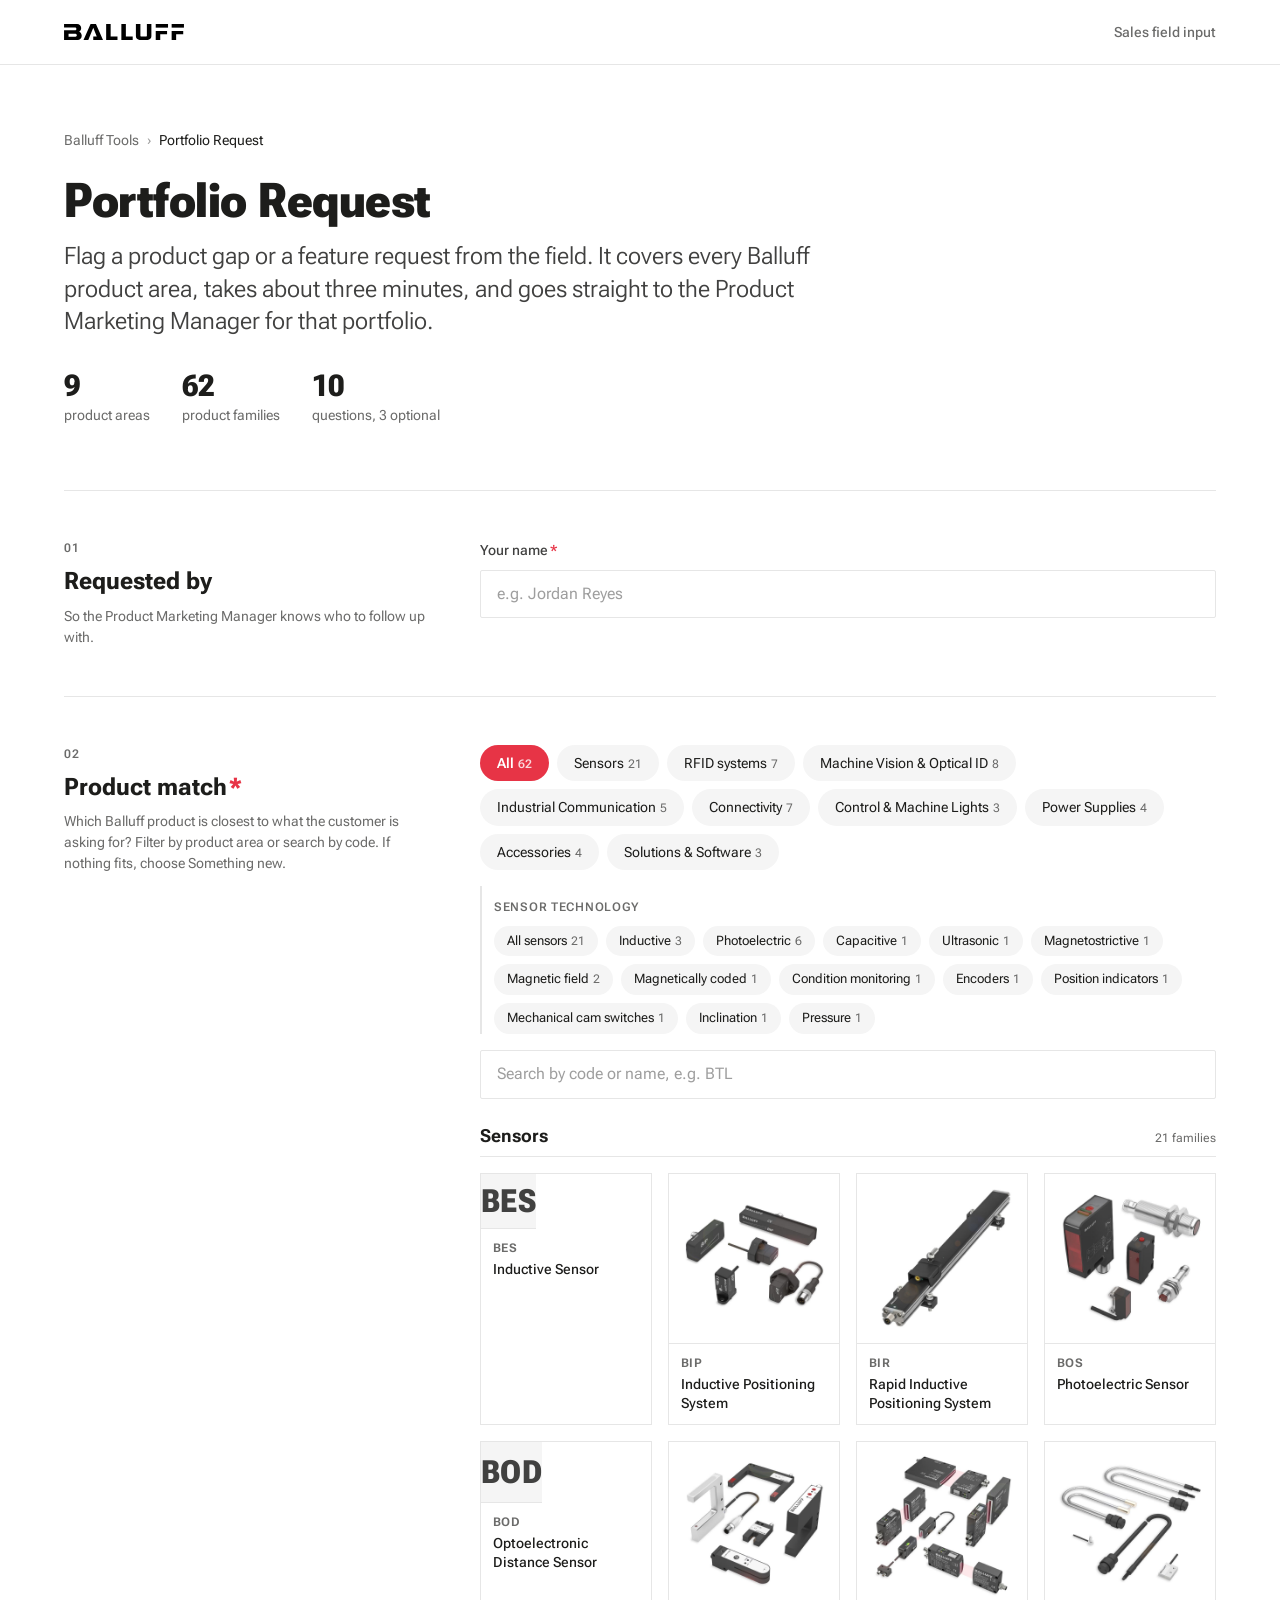
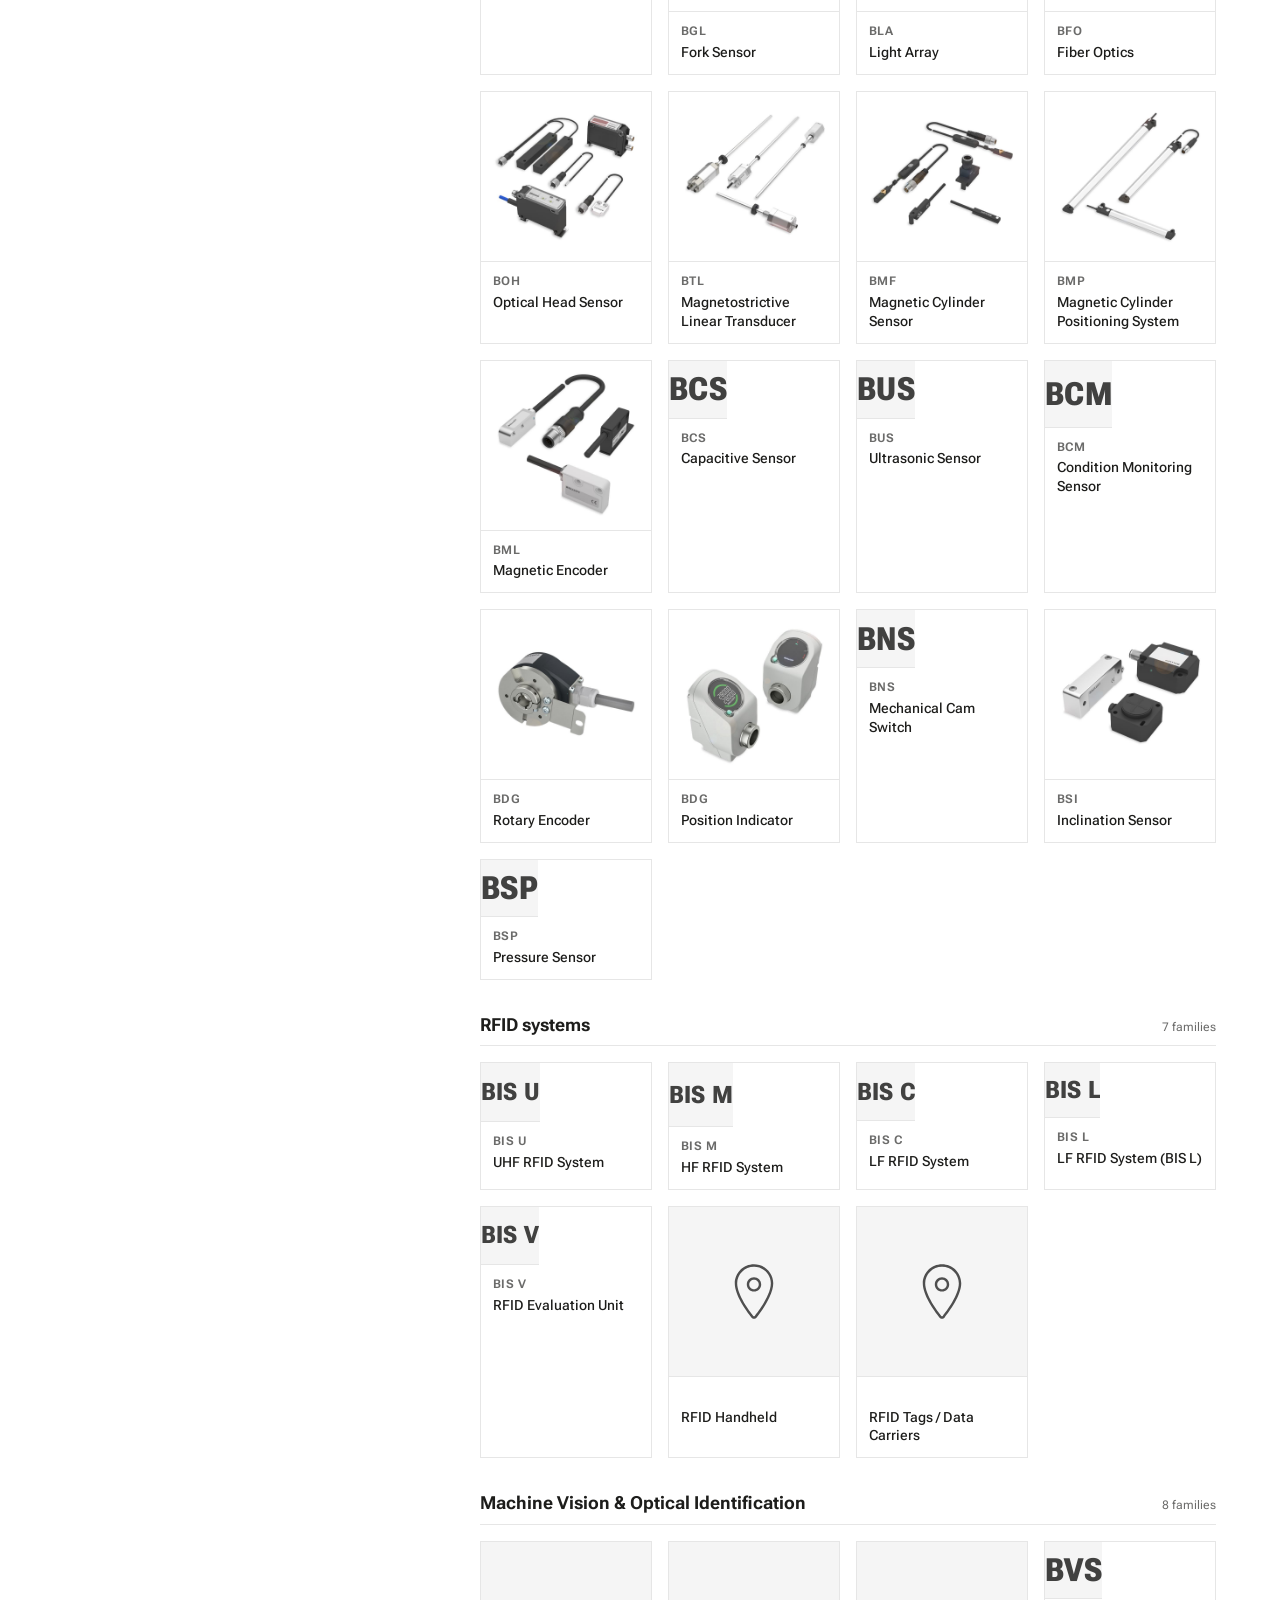
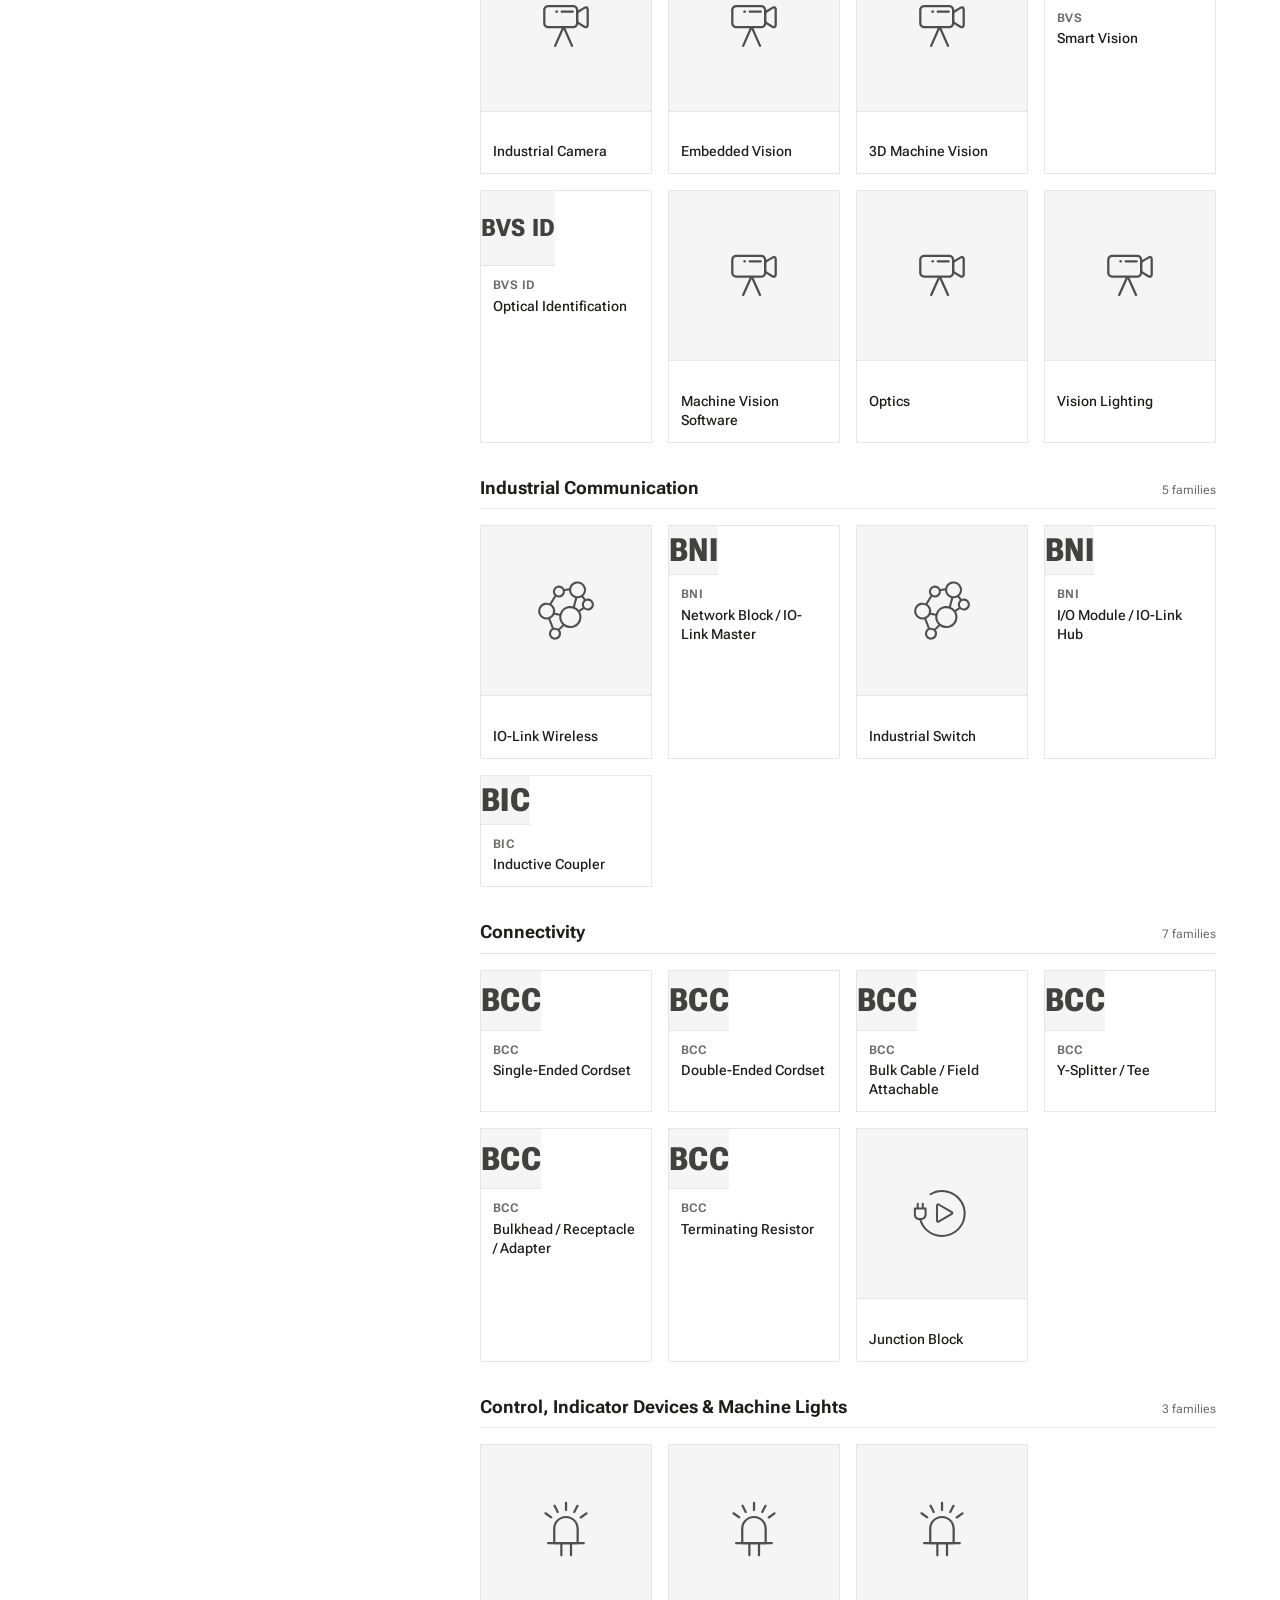
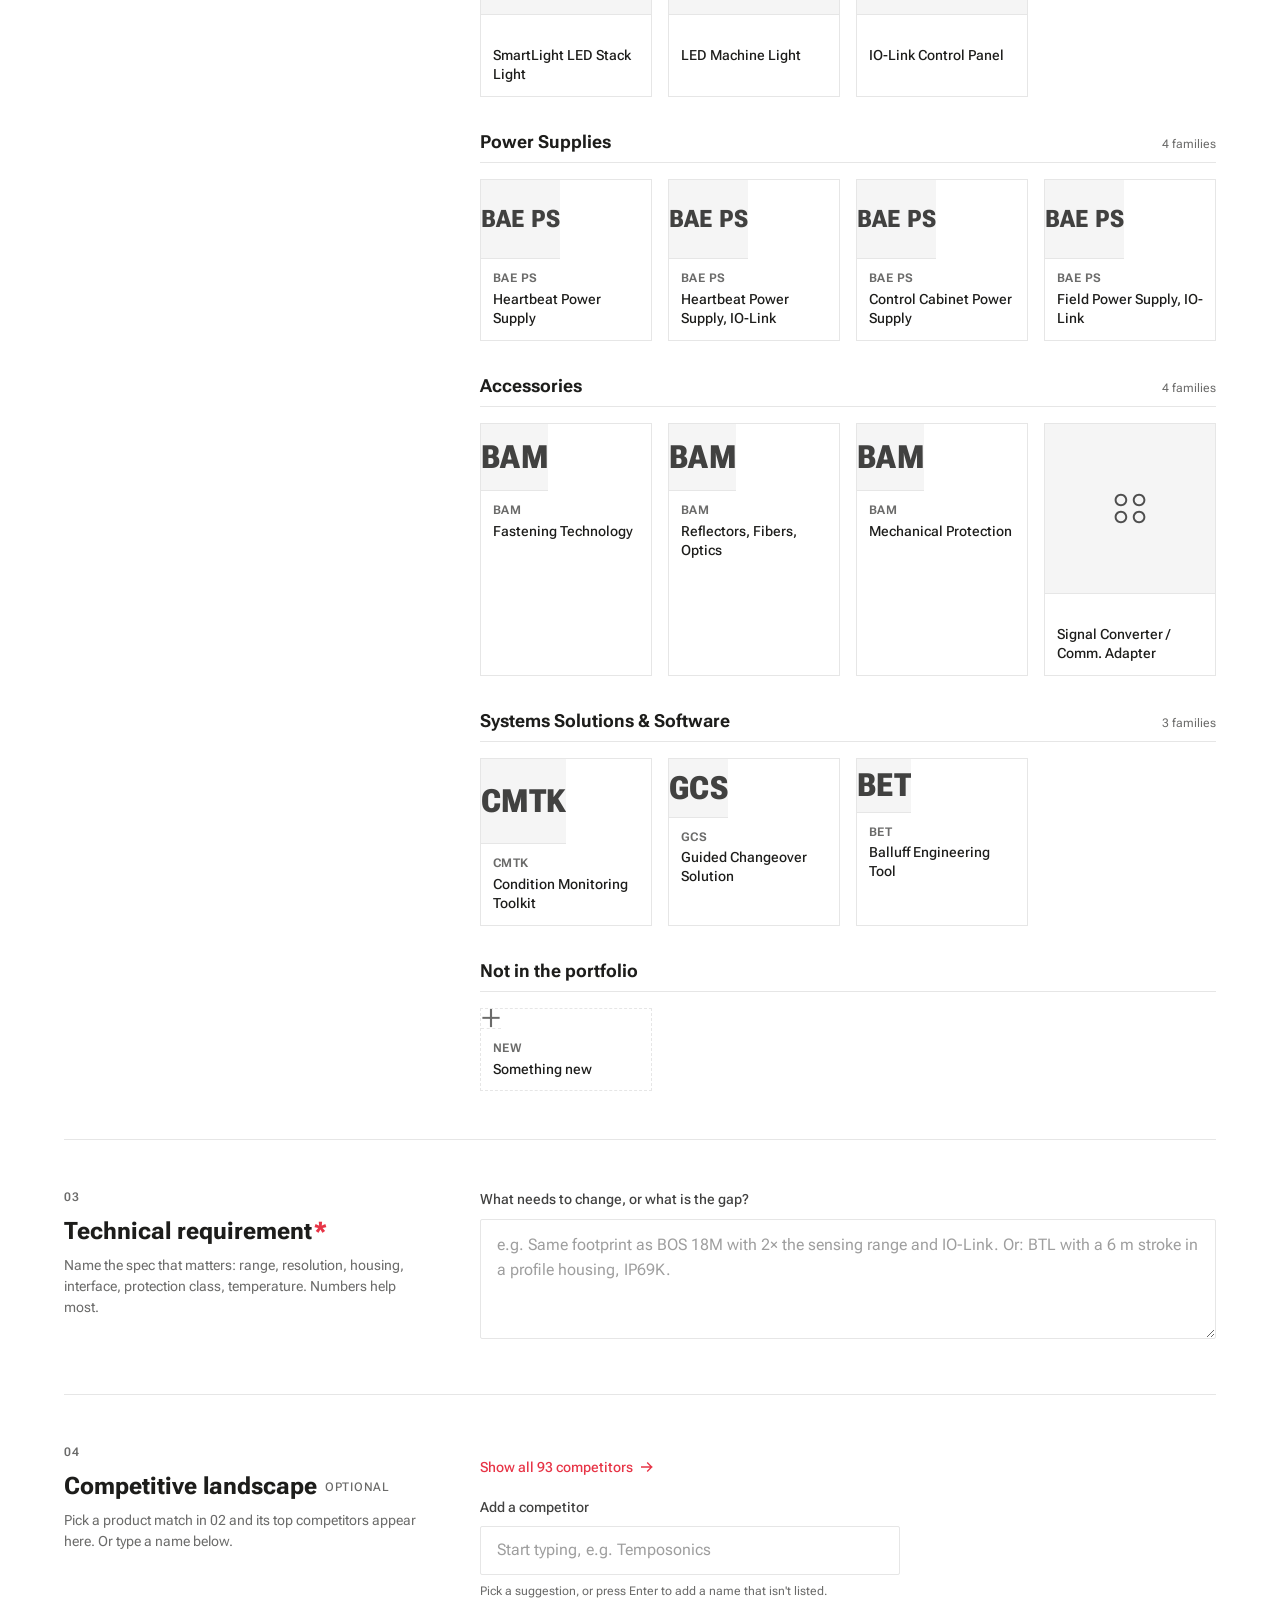
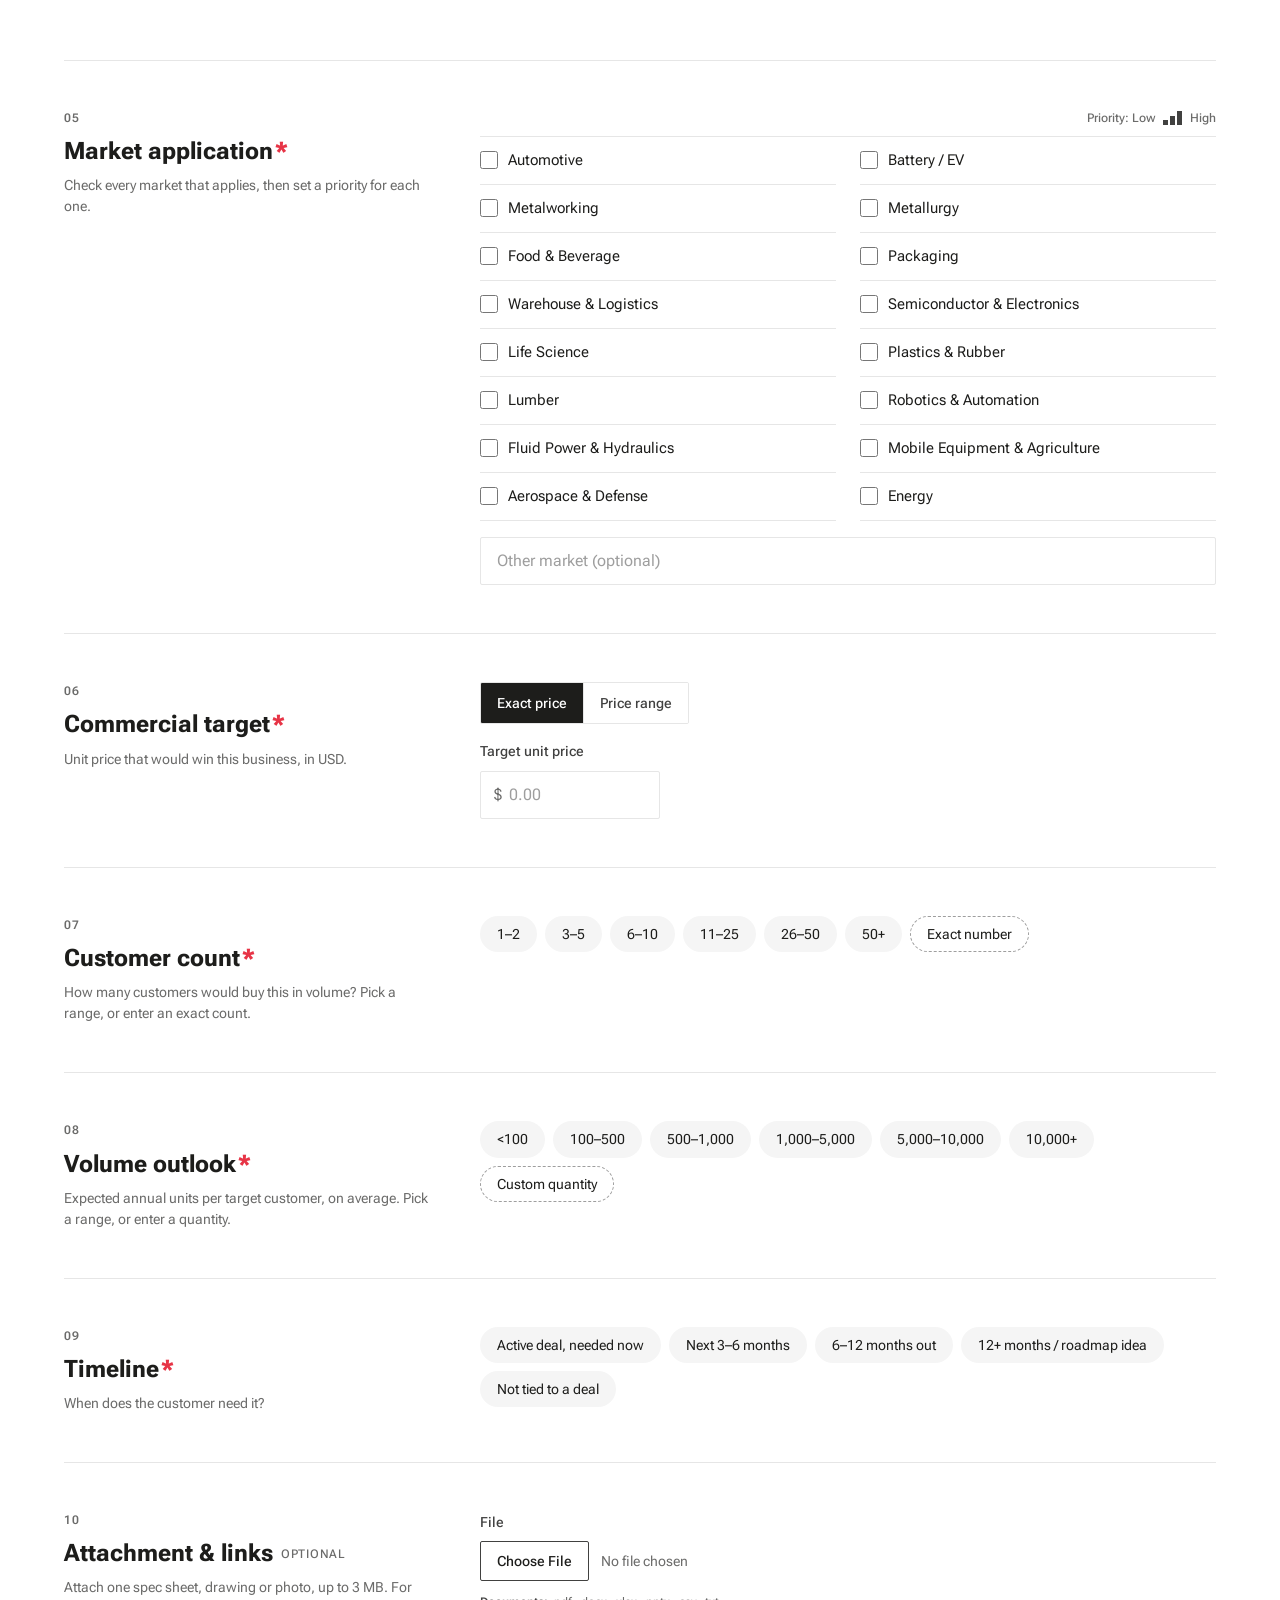
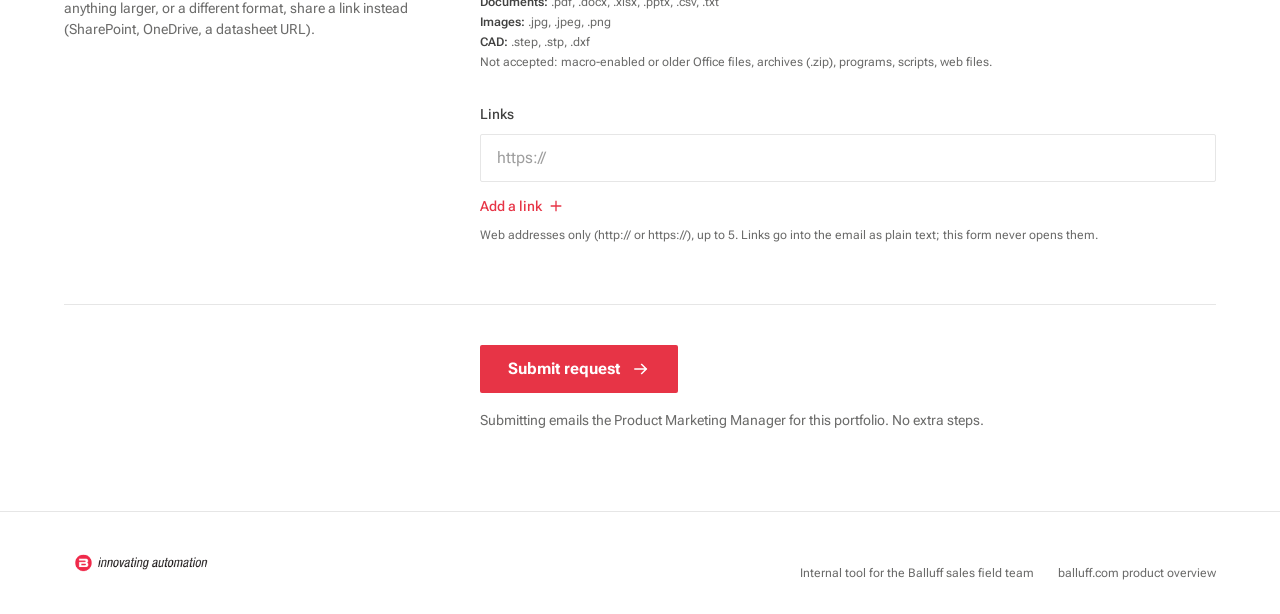
==== portfolio-survey/index.html @ 9f2a1b51 "Survey: named solutions, sensor tech filter, top-10 competitors with type-ahead, compact markets - 0" ====
<!doctype html>
<html lang="en">
<head>
<meta charset="utf-8">
<meta name="viewport" content="width=device-width, initial-scale=1">
<title>Portfolio Request | Balluff</title>
<meta name="description" content="Internal survey for Balluff sales reps to flag product gaps and portfolio requests across the full Balluff portfolio.">
<link rel="icon" type="image/png" sizes="32x32" href="assets/favicon-32.png">
<link rel="apple-touch-icon" href="assets/favicon-180.png">
<link rel="preconnect" href="https://fonts.googleapis.com">
<link rel="preconnect" href="https://fonts.gstatic.com" crossorigin>
<link rel="stylesheet" href="https://fonts.googleapis.com/css2?family=Roboto+Flex:opsz,wdth,wght@8..144,25..151,100..1000&display=swap">
<style>
/* Balluff design tokens — mirrors ai-marketing2/tokens.css (design.md is the source of truth). */
:root{
  --color-balluff-black:#1d1d1b;
  --color-balluff-white:#ffffff;
  --color-balluff-red:#e73446;
  --color-balluff-red-hover:#d42f40; /* ~8% darker, design.md § Buttons */
  --color-gray-50:#f5f5f5;
  --color-gray-200:#e6e6e6;
  --color-gray-400:#9e9e9e;
  --color-gray-600:#6b6b6a;
  --color-gray-800:#414140;
  --color-gray-900:#1d1d1b;
  --color-error:#d32f2f;
  --color-success:#2e7d32;
  --color-disabled:#bcbcbc;

  --font-sans:"Roboto Flex", system-ui, -apple-system, "Segoe UI", sans-serif;

  --radius-none:0; --radius-sm:2px; --radius-md:4px; --radius-full:9999px;
  --shadow-xs:0 1px 2px rgba(0,0,0,.04);
  --shadow-sm:0 2px 8px rgba(0,0,0,.06);
}

*{box-sizing:border-box;}
[hidden]{display:none!important;}
img{max-width:100%; display:block;}
@media (prefers-reduced-motion: reduce){ *{transition:none!important; animation:none!important;} }

html{font-optical-sizing:auto;}
body{
  margin:0; background:var(--color-balluff-white); color:var(--color-gray-900);
  font-family:var(--font-sans); font-size:16px; line-height:1.6;
  font-optical-sizing:auto;
  -webkit-font-smoothing:antialiased;
}
button, input, textarea{font-family:inherit;}

.container{max-width:1280px; margin-inline:auto; padding-inline:20px;}
@media (min-width:768px){ .container{padding-inline:32px;} }
@media (min-width:1280px){ .container{padding-inline:64px;} }

/* ---------- Top nav ---------- */
.nav{border-bottom:1px solid var(--color-gray-200); background:var(--color-balluff-white);}
.nav-inner{height:56px; display:flex; align-items:center; justify-content:space-between; gap:16px;}
@media (min-width:768px){ .nav-inner{height:64px;} }
.nav-logo{display:block; padding-block:8px;}
.nav-logo img{width:120px; height:auto;}
.nav-meta{font-size:14px; color:var(--color-gray-600); font-weight:500;}

/* ---------- Page header ---------- */
.page-head{padding-block:40px 48px;}
@media (min-width:1024px){ .page-head{padding-block:64px 64px;} }
.crumbs{font-size:14px; color:var(--color-gray-600); margin:0 0 24px; display:flex; gap:8px; align-items:center; flex-wrap:wrap;}
.crumbs .sep{color:var(--color-gray-400);}
.crumbs .current{color:var(--color-gray-900);}
h1{
  margin:0 0 12px; font-size:clamp(36px, 6vw, 48px); line-height:1.1;
  font-weight:780; font-variation-settings:"wdth" 88; letter-spacing:-.01em;
}
.lede{margin:0; font-size:clamp(18px, 2.4vw, 24px); line-height:1.35; color:var(--color-gray-800); font-weight:360; max-width:34em;}
.page-facts{display:flex; gap:32px; flex-wrap:wrap; margin-top:32px; font-size:14px; color:var(--color-gray-600);}
.page-facts strong{display:block; font-size:30px; line-height:1.15; color:var(--color-gray-900); font-weight:760; font-variation-settings:"wdth" 88;}

/* ---------- Form sections: asymmetric 1/3 + 2/3 ---------- */
.section{display:grid; gap:16px 48px; padding-block:40px; border-top:1px solid var(--color-gray-200);}
@media (min-width:1024px){ .section{grid-template-columns:minmax(0,1fr) minmax(0,2fr); padding-block:48px;} }
.section-num{font-size:12px; letter-spacing:.08em; text-transform:uppercase; color:var(--color-gray-600); font-weight:600; margin-bottom:8px; font-variant-numeric:tabular-nums;}
.section-title{margin:0 0 8px; font-size:24px; line-height:1.3; font-weight:720; font-variation-settings:"wdth" 92;}
.section-sub{margin:0; font-size:14px; line-height:1.5; color:var(--color-gray-600); max-width:30em;}
.section-sub + .section-sub{margin-top:8px;}
.optional{font-size:12px; font-weight:500; color:var(--color-gray-600); text-transform:uppercase; letter-spacing:.06em; margin-left:8px; vertical-align:middle;}
.req{color:var(--color-balluff-red); margin-left:2px;}

/* ---------- Form controls (design.md § Forms) ---------- */
.field-label{display:block; font-size:14px; font-weight:500; color:var(--color-gray-800); margin-bottom:8px;}
input[type=text], input[type=number], input[type=search], input[type=url], textarea{
  width:100%; min-height:40px; background:var(--color-balluff-white);
  border:1px solid var(--color-gray-200); border-radius:var(--radius-sm);
  padding:12px 16px; font-size:16px; line-height:1.4; color:var(--color-gray-900);
}
input::placeholder, textarea::placeholder{color:var(--color-gray-400);}
input:focus, textarea:focus{outline:none; border:2px solid var(--color-balluff-red); padding:11px 15px;}
input[type=number]{font-variant-numeric:tabular-nums;}
textarea{min-height:120px; resize:vertical; line-height:1.6;}
.hint{font-size:12px; line-height:1.4; color:var(--color-gray-600); margin-top:8px;}
.err{font-size:14px; color:var(--color-error); margin-top:8px; display:none;}
.err.show{display:block;}
.field.invalid input[type=text], .field.invalid textarea{border:2px solid var(--color-error); padding:11px 15px;}
.field.invalid input[type=number]:not(:disabled), .field.invalid input[type=url].bad{border:2px solid var(--color-error); padding:11px 15px;}
.field.invalid .product-grid, .field.invalid .market-list{outline:2px solid var(--color-error); outline-offset:4px;}
.field + .field{margin-top:32px;}

button:focus-visible, a:focus-visible, .chip:focus-visible, .product-card:focus-visible, input[type=checkbox]:focus-visible{
  outline:2px solid var(--color-balluff-red); outline-offset:2px;
}

/* ---------- Chips (design.md § Filter chips) ---------- */
.chip-row{display:flex; flex-wrap:wrap; gap:8px;}
.chip{
  font-size:14px; line-height:1.3; border:1px solid transparent; background:var(--color-gray-50);
  color:var(--color-gray-900); border-radius:var(--radius-full); padding:8px 16px; cursor:pointer;
  transition:background .12s, color .12s, border-color .12s;
}
.chip:hover{border-color:var(--color-gray-400);}
.chip[aria-pressed="true"]{background:var(--color-balluff-red); color:var(--color-balluff-white); font-weight:600;}
.chip.custom{background:var(--color-balluff-white); border:1px dashed var(--color-gray-400);}
.chip.custom[aria-pressed="true"]{background:var(--color-balluff-red); border-color:var(--color-balluff-red); border-style:solid;}
.chip .count{color:var(--color-gray-600); font-variant-numeric:tabular-nums; margin-left:4px; font-size:12px;}
.chip[aria-pressed="true"] .count{color:rgba(255,255,255,.8);}
.other-wrap{margin-top:16px; display:none;}
.other-wrap.show{display:block;}
.text-btn{background:none; border:none; padding:0; margin-top:16px; color:var(--color-balluff-red); font-size:14px; font-weight:500; cursor:pointer; display:inline-flex; align-items:center; gap:6px;}
.text-btn:hover{text-decoration:underline;}
.text-btn:disabled{color:var(--color-gray-400); cursor:not-allowed; text-decoration:none;}
.text-btn svg{transition:transform .12s;}
.text-btn:hover svg{transform:translateX(4px);}

/* ---------- Custom value panels (06 / 07 / 08) ---------- */
.custom-panel{margin-top:16px; padding:16px; background:var(--color-gray-50); display:none;}
.custom-panel.show{display:block;}
.inline-inputs{display:flex; flex-wrap:wrap; gap:16px; align-items:flex-end;}
.inline-inputs .unit-input{display:flex; flex-direction:column; width:180px; max-width:100%;}
.inline-inputs .dash{padding-bottom:10px; color:var(--color-gray-600);}
.money{position:relative;}
.money span{position:absolute; left:14px; top:50%; transform:translateY(-50%); color:var(--color-gray-600); pointer-events:none;}
.money input, .money input:focus{padding-left:28px;}
.suffix{font-size:14px; color:var(--color-gray-600); padding-bottom:10px;}

/* ---------- Product picker ---------- */
.picker-tools{display:grid; gap:16px; margin-bottom:24px;}
.area-chips{gap:8px;}
.area-group + .area-group{margin-top:32px;}
.area-head{display:flex; align-items:baseline; justify-content:space-between; gap:16px; padding-bottom:8px; margin-bottom:16px; border-bottom:1px solid var(--color-gray-200);}
.area-head h3{margin:0; font-size:18px; line-height:1.4; font-weight:680;}
.area-head span{white-space:nowrap; font-size:12px; color:var(--color-gray-600); font-variant-numeric:tabular-nums;}
.product-grid{display:grid; grid-template-columns:repeat(auto-fill, minmax(140px, 1fr)); gap:16px;}
.product-card{
  border:1px solid var(--color-gray-200); border-radius:var(--radius-none); padding:0; cursor:pointer;
  background:var(--color-balluff-white); display:flex; flex-direction:column; text-align:left;
  transition:border-color .12s, box-shadow .12s; color:inherit;
}
.product-card:hover{border-color:var(--color-gray-400); box-shadow:var(--shadow-xs);}
.product-card.selected{border-color:var(--color-balluff-red); box-shadow:0 0 0 1px var(--color-balluff-red) inset;}
.product-card .media{aspect-ratio:1; background:var(--color-balluff-white); display:flex; align-items:center; justify-content:center; border-bottom:1px solid var(--color-gray-200); overflow:hidden;}
.product-card .media img.photo{width:100%; height:100%; object-fit:contain; padding:8px;}
.product-card .media.placeholder{background:var(--color-gray-50);}
.product-card .media .mono{font-size:32px; font-weight:800; font-variation-settings:"wdth" 75; letter-spacing:.01em; color:var(--color-gray-800);}
.product-card .media .mono.long{font-size:24px;}
.product-card .media img.icon{width:62%; height:auto; opacity:.85;}
.product-card .body{padding:12px; display:flex; flex-direction:column; gap:2px;}
.product-card .code{font-size:12px; font-weight:700; letter-spacing:.04em; color:var(--color-gray-600); text-transform:uppercase; min-height:1.4em;}
.product-card.selected .code{color:var(--color-balluff-red);}
.product-card .name{font-size:14px; line-height:1.35; font-weight:500; color:var(--color-gray-900);}
.product-card.new-card .media{background:var(--color-balluff-white); border-bottom-style:dashed;}
.product-card.new-card{border-style:dashed;}
.product-card.new-card .plus{font-size:40px; font-weight:300; color:var(--color-gray-600); line-height:1;}
.no-results{font-size:14px; color:var(--color-gray-600); padding:16px 0;}
.selection-bar{display:none; margin-top:24px; padding:16px; background:var(--color-gray-50); font-size:14px; gap:4px 16px; flex-wrap:wrap; align-items:baseline;}
.selection-bar.show{display:flex;}
.selection-bar .label{color:var(--color-gray-600);}
.selection-bar strong{font-weight:650;}
.new-name-wrap{margin-top:24px; display:none;}
.new-name-wrap.show{display:block;}

/* ---------- Markets + priority (compact two-column grid) ---------- */
.market-legend{display:flex; justify-content:flex-end; align-items:center; padding-bottom:8px;}
.legend-scale{display:flex; align-items:center; gap:8px; font-weight:500; font-size:12px; color:var(--color-gray-600);}
.legend-scale .ramp{display:flex; align-items:flex-end; gap:2px;}
.legend-scale .ramp i{display:block; width:5px; background:var(--color-gray-800);}
.market-list{display:grid; grid-template-columns:1fr; column-gap:24px; border-top:1px solid var(--color-gray-200);}
@media (min-width:768px){ .market-list{grid-template-columns:1fr 1fr;} }
.market-row{display:flex; align-items:center; justify-content:space-between; gap:8px; min-height:48px; padding:6px 0; border-bottom:1px solid var(--color-gray-200);}
.market-check{display:flex; align-items:center; gap:10px; cursor:pointer; flex:1; min-width:0; font-size:15px; line-height:1.3;}
.market-check input{width:18px; height:18px; accent-color:var(--color-balluff-red); flex:none; margin:0;}
.priority-group{display:none; gap:2px; flex:none;}
.priority-group.active{display:flex;}
.pri-btn{
  display:inline-flex; align-items:center; gap:5px; height:32px; padding:0 8px;
  border-radius:var(--radius-sm); border:1px solid var(--color-gray-200); background:var(--color-balluff-white);
  font-size:12px; font-weight:500; color:var(--color-gray-800); cursor:pointer;
}
.pri-btn:hover{border-color:var(--color-gray-400);}
.pri-btn .bars{display:flex; align-items:flex-end; gap:1px; height:12px;}
.pri-btn .bars i{display:block; width:3px; background:currentColor; opacity:.25;}
.pri-btn .bars i.on{opacity:1;}
.pri-btn .bars i:nth-child(1){height:4px;} .pri-btn .bars i:nth-child(2){height:8px;} .pri-btn .bars i:nth-child(3){height:12px;}
.pri-btn[data-pri="3"]{font-weight:700;}
.pri-btn[aria-pressed="true"]{background:var(--color-balluff-red); border-color:var(--color-balluff-red); color:var(--color-balluff-white);}
.market-row.ranked .market-check span{font-weight:600;}
.market-row.unranked .priority-group{outline:1px dashed var(--color-gray-400); outline-offset:2px;}

/* ---------- Sensor technology filter (sub-row under the area chips) ---------- */
.tech-filter{display:none; padding:12px 0 0 12px; border-left:2px solid var(--color-gray-200);}
.tech-filter.show{display:block;}
.tech-filter .tech-label{font-size:12px; font-weight:600; color:var(--color-gray-600); text-transform:uppercase; letter-spacing:.06em; margin:0 0 8px;}
.tech-filter .chip{font-size:13px; padding:6px 12px;}

/* ---------- Competitor typeahead ---------- */
.combo{margin-top:16px; max-width:420px;}
.combo-field{position:relative;}
.combo-list{position:absolute; z-index:5; left:0; right:0; top:calc(100% + 4px); margin:0; padding:4px 0; list-style:none; background:var(--color-balluff-white); border:1px solid var(--color-gray-200); box-shadow:var(--shadow-md, 0 4px 16px rgba(0,0,0,.08)); max-height:260px; overflow:auto;}
.combo-list li{padding:8px 16px; font-size:14px; cursor:pointer;}
.combo-list li[aria-selected="true"], .combo-list li:hover{background:var(--color-gray-50);}
.combo-list li mark{background:none; color:inherit; font-weight:700;}
.combo-list li .note{color:var(--color-gray-600); font-size:12px; margin-left:6px;}
.chip.custom-comp{background:var(--color-balluff-red); color:var(--color-balluff-white); font-weight:600; display:inline-flex; align-items:center; gap:6px;}
.chip.custom-comp span{opacity:.8; font-size:16px; line-height:1;}

/* ---------- Pricing segmented control ---------- */
.seg{display:inline-flex; border:1px solid var(--color-gray-200); border-radius:var(--radius-sm); overflow:hidden; margin-bottom:16px;}
.seg button{font-size:14px; font-weight:500; padding:8px 16px; border:none; background:var(--color-balluff-white); color:var(--color-gray-800); cursor:pointer; min-height:40px;}
.seg button + button{border-left:1px solid var(--color-gray-200);}
.seg button[aria-pressed="true"]{background:var(--color-gray-900); color:var(--color-balluff-white);}
.pricing-mode-panel{display:none;}
.pricing-mode-panel.show{display:block;}

/* ---------- Attachments + links ---------- */
.file-row{display:flex; align-items:center; gap:12px; flex-wrap:wrap;}
input[type=file]{font-size:14px; color:var(--color-gray-600); max-width:100%;}
input[type=file]::file-selector-button{
  font:inherit; font-size:14px; font-weight:500; margin-right:12px; cursor:pointer;
  background:transparent; color:var(--color-gray-900); border:1px solid var(--color-gray-800);
  border-radius:var(--radius-sm); padding:8px 16px; min-height:40px;
}
input[type=file]::file-selector-button:hover{background:var(--color-gray-50);}
.file-chip{display:none; align-items:center; gap:8px; font-size:14px; background:var(--color-gray-50); border-radius:var(--radius-full); padding:6px 8px 6px 14px; max-width:100%;}
.file-chip.show{display:inline-flex;}
.file-chip span{overflow:hidden; text-overflow:ellipsis; white-space:nowrap;}
.file-chip button{border:none; background:none; color:var(--color-gray-600); cursor:pointer; font-size:18px; line-height:1; padding:0 6px;}
.type-list{margin:12px 0 0; padding:0; list-style:none; font-size:12px; line-height:1.5; color:var(--color-gray-600); display:grid; gap:2px;}
.type-list strong{color:var(--color-gray-800); font-weight:600;}
.link-list{display:grid; gap:8px;}
.link-row{display:flex; gap:8px; align-items:center;}
.link-row input{flex:1;}
.link-row .remove{flex:none; width:40px; height:40px; border:1px solid var(--color-gray-200); border-radius:var(--radius-sm); background:var(--color-balluff-white); color:var(--color-gray-600); font-size:18px; cursor:pointer;}
.link-row .remove:hover{border-color:var(--color-gray-400);}
.link-err{font-size:12px; color:var(--color-error); margin:2px 0 0;}

/* ---------- Submit ---------- */
.submit-area{border-top:1px solid var(--color-gray-200); padding-block:40px 80px; display:grid; gap:16px 48px;}
@media (min-width:1024px){ .submit-area{grid-template-columns:minmax(0,1fr) minmax(0,2fr);} }
.btn-primary{
  display:inline-flex; align-items:center; gap:12px; background:var(--color-balluff-red); color:var(--color-balluff-white);
  border:none; border-radius:var(--radius-sm); padding:14px 28px; min-height:48px; font-size:16px; font-weight:700;
  cursor:pointer; white-space:nowrap; transition:background .12s; text-decoration:none;
}
.btn-primary:hover{background:var(--color-balluff-red-hover);}
.btn-primary:disabled{background:var(--color-gray-200); color:var(--color-gray-400); cursor:not-allowed;}
.btn-primary svg{transition:transform .12s;}
.btn-primary:hover svg{transform:translateX(4px);}
.btn-secondary{
  display:inline-flex; align-items:center; gap:8px; background:transparent; color:var(--color-gray-900);
  border:1px solid var(--color-gray-800); border-radius:var(--radius-sm); padding:10px 24px; min-height:40px;
  font-size:16px; font-weight:500; cursor:pointer; text-decoration:none;
}
.btn-secondary:hover{background:var(--color-gray-50);}
.submit-note{font-size:14px; color:var(--color-gray-600); margin:16px 0 0;}
.draft-note{font-size:14px; color:var(--color-gray-600); margin:8px 0 0;}
.draft-note button{background:none; border:none; padding:0; color:var(--color-balluff-red); cursor:pointer; font-size:14px;}
.draft-note button:hover{text-decoration:underline;}

/* ---------- Alerts (design.md § Alerts — UI state palette, never Balluff Red) ---------- */
.alert{border-left:4px solid; padding:16px; font-size:14px; line-height:1.5;}
.alert-error{border-color:var(--color-error); background:rgba(211,47,47,.08);}
.alert-error .alert-title{color:var(--color-error);}
.alert-success{border-color:var(--color-success); background:rgba(46,125,50,.08);}
.alert-success .alert-title{color:var(--color-success);}
.alert-pending{border-color:var(--color-disabled); background:var(--color-gray-50);}
.alert-title{font-size:16px; font-weight:700; margin:0 0 4px;}
.alert p{margin:0; color:var(--color-gray-900);}
.form-err{display:none; margin-bottom:24px;}
.form-err.show{display:block;}

/* ---------- Confirmation ---------- */
.confirm{display:none; padding-block:16px 96px;}
.confirm.show{display:block;}
.confirm-grid{display:grid; gap:24px 48px; border-top:1px solid var(--color-gray-200); padding-top:40px;}
@media (min-width:1024px){ .confirm-grid{grid-template-columns:minmax(0,1fr) minmax(0,2fr);} }
.confirm h2{margin:0 0 8px; font-size:36px; line-height:1.15; font-weight:760; font-variation-settings:"wdth" 88;}
.confirm .ref{font-size:14px; color:var(--color-gray-600); font-variant-numeric:tabular-nums;}
.confirm .ref strong{color:var(--color-gray-900); font-weight:650;}
.confirm-actions{display:flex; gap:16px; flex-wrap:wrap; margin-top:24px; align-items:center;}
.summary{margin-top:32px; border-top:1px solid var(--color-gray-200);}
.summary-row{display:grid; grid-template-columns:minmax(120px, 1fr) 2fr; gap:16px; padding:12px 0; border-bottom:1px solid var(--color-gray-200); font-size:14px;}
.summary-row dt{color:var(--color-gray-600);}
.summary-row dd{margin:0; white-space:pre-wrap; word-break:break-word;}

/* ---------- Footer (quiet, design.md § Composition) ---------- */
.footer{border-top:1px solid var(--color-gray-200); padding-block:32px;}
.footer-inner{display:flex; justify-content:space-between; align-items:flex-end; gap:24px; flex-wrap:wrap;}
.footer-claim{width:160px; height:auto;}
.footer-meta{font-size:12px; line-height:1.4; color:var(--color-gray-600); display:flex; gap:24px; flex-wrap:wrap;}
.footer-meta a{color:var(--color-gray-600); text-decoration:none;}
.footer-meta a:hover{text-decoration:underline;}

.toast{position:fixed; bottom:24px; left:50%; transform:translateX(-50%); background:var(--color-gray-900); color:var(--color-balluff-white); font-size:14px; padding:10px 20px; border-radius:var(--radius-sm); opacity:0; pointer-events:none; transition:opacity .2s; box-shadow:var(--shadow-sm);}
.toast.show{opacity:1;}

.visually-hidden{position:absolute; width:1px; height:1px; padding:0; margin:-1px; overflow:hidden; clip:rect(0,0,0,0); white-space:nowrap; border:0;}
</style>
</head>
<body>

<header class="nav">
  <div class="container nav-inner">
    <a class="nav-logo" href="../" aria-label="Balluff Tools home"><img src="assets/balluff-wordmark-black.svg" alt="Balluff" width="120" height="16"></a>
    <span class="nav-meta">Sales field input</span>
  </div>
</header>

<main>
  <div class="container">
    <div class="page-head" id="pageHead">
      <nav class="crumbs" aria-label="Breadcrumb"><span>Balluff Tools</span><span class="sep" aria-hidden="true">&rsaquo;</span><span class="current">Portfolio Request</span></nav>
      <h1>Portfolio Request</h1>
      <p class="lede">Flag a product gap or a feature request from the field. It covers every Balluff product area, takes about three minutes, and goes straight to the Product Marketing Manager for that portfolio.</p>
      <div class="page-facts" id="pageFacts"></div>
    </div>

    <form id="theForm" novalidate>
      <section class="section" aria-labelledby="t-01">
        <div>
          <div class="section-num">01</div>
          <h2 class="section-title" id="t-01">Requested by</h2>
          <p class="section-sub">So the Product Marketing Manager knows who to follow up with.</p>
        </div>
        <div>
          <div class="field" id="field-name">
            <label class="field-label" for="f-name">Your name<span class="req" aria-hidden="true">*</span></label>
            <input type="text" id="f-name" autocomplete="name" placeholder="e.g. Jordan Reyes">
            <div class="err" id="err-name">Enter your name.</div>
          </div>
        </div>
      </section>

      <section class="section" aria-labelledby="t-02">
        <div>
          <div class="section-num">02</div>
          <h2 class="section-title" id="t-02">Product match<span class="req" aria-hidden="true">*</span></h2>
          <p class="section-sub">Which Balluff product is closest to what the customer is asking for? Filter by product area or search by code. If nothing fits, choose Something new.</p>
        </div>
        <div>
          <div class="field" id="field-product">
            <div class="picker-tools">
              <div class="chip-row area-chips" id="areaChips" role="group" aria-label="Filter by product area"></div>
              <div class="tech-filter" id="techFilter">
                <p class="tech-label" id="tech-label">Sensor technology</p>
                <div class="chip-row" id="techChips" role="group" aria-labelledby="tech-label"></div>
              </div>
              <div>
                <label class="visually-hidden" for="product-search">Search products</label>
                <input type="search" id="product-search" placeholder="Search by code or name, e.g. BTL" autocomplete="off">
              </div>
            </div>
            <div id="productGroups"></div>
            <div class="selection-bar" id="selectionBar" aria-live="polite"></div>
            <div class="new-name-wrap" id="newNameWrap">
              <label class="field-label" for="f-newname">What would you call it? <span class="optional">Optional</span></label>
              <input type="text" id="f-newname" placeholder="e.g. Alternative to Keyence LR-Z">
              <p class="hint">Pick a product area above as well. It routes the request to the right Product Marketing Manager and narrows the competitor list.</p>
            </div>
            <div class="err" id="err-product">Pick a product match, or choose Something new.</div>
          </div>
        </div>
      </section>

      <section class="section" aria-labelledby="t-03">
        <div>
          <div class="section-num">03</div>
          <h2 class="section-title" id="t-03">Technical requirement<span class="req" aria-hidden="true">*</span></h2>
          <p class="section-sub">Name the spec that matters: range, resolution, housing, interface, protection class, temperature. Numbers help most.</p>
        </div>
        <div>
          <div class="field" id="field-req">
            <label class="field-label" for="f-req">What needs to change, or what is the gap?</label>
            <textarea id="f-req" placeholder="e.g. Same footprint as BOS 18M with 2× the sensing range and IO-Link. Or: BTL with a 6 m stroke in a profile housing, IP69K."></textarea>
            <div class="err" id="err-req">Describe the requirement. One sentence is enough.</div>
          </div>
        </div>
      </section>

      <section class="section" aria-labelledby="t-04">
        <div>
          <div class="section-num">04</div>
          <h2 class="section-title" id="t-04">Competitive landscape<span class="optional">Optional</span></h2>
          <p class="section-sub" id="competitorSub">Which competitors would this go up against?</p>
        </div>
        <div>
          <div class="chip-row" id="competitorChips"></div>
          <button type="button" class="text-btn" id="competitorToggle"></button>
          <div class="combo">
            <label class="field-label" for="f-competitor-search">Add a competitor</label>
            <div class="combo-field">
              <input type="text" id="f-competitor-search" role="combobox" aria-autocomplete="list" aria-expanded="false" aria-controls="competitorSuggest" autocomplete="off" spellcheck="false" placeholder="Start typing, e.g. Temposonics">
              <ul class="combo-list" id="competitorSuggest" role="listbox" aria-label="Competitor suggestions" hidden></ul>
            </div>
            <p class="hint">Pick a suggestion, or press Enter to add a name that isn't listed.</p>
          </div>
        </div>
      </section>

      <section class="section" aria-labelledby="t-05">
        <div>
          <div class="section-num">05</div>
          <h2 class="section-title" id="t-05">Market application<span class="req" aria-hidden="true">*</span></h2>
          <p class="section-sub">Check every market that applies, then set a priority for each one.</p>
        </div>
        <div>
          <div class="field" id="field-markets">
            <div class="market-legend" aria-hidden="true">
              <span class="legend-scale">Priority: Low
                <span class="ramp"><i style="height:5px"></i><i style="height:9px"></i><i style="height:14px"></i></span>
                High</span>
            </div>
            <div class="market-list" id="marketList"></div>
            <div class="other-wrap show">
              <label class="visually-hidden" for="f-market-other">Other market</label>
              <input type="text" id="f-market-other" placeholder="Other market (optional)">
            </div>
            <div class="err" id="err-markets">Check at least one market and give each checked market a priority.</div>
          </div>
        </div>
      </section>

      <section class="section" aria-labelledby="t-06">
        <div>
          <div class="section-num">06</div>
          <h2 class="section-title" id="t-06">Commercial target<span class="req" aria-hidden="true">*</span></h2>
          <p class="section-sub">Unit price that would win this business, in USD.</p>
        </div>
        <div>
          <div class="field" id="field-price">
            <div class="seg" id="priceModeSeg" role="group" aria-label="Pricing mode">
              <button type="button" data-mode="exact" aria-pressed="true">Exact price</button>
              <button type="button" data-mode="range" aria-pressed="false">Price range</button>
            </div>
            <div class="pricing-mode-panel show" id="priceExactPanel">
              <div class="inline-inputs">
                <div class="unit-input">
                  <label class="field-label" for="f-price-exact">Target unit price</label>
                  <div class="money"><span aria-hidden="true">$</span><input type="number" id="f-price-exact" min="0" step="0.01" inputmode="decimal" placeholder="0.00"></div>
                </div>
              </div>
            </div>
            <div class="pricing-mode-panel" id="priceRangePanel">
              <div class="chip-row" id="priceRangeChips"></div>
              <div class="custom-panel" id="priceCustomPanel">
                <div class="inline-inputs">
                  <div class="unit-input">
                    <label class="field-label" for="f-price-min">Minimum</label>
                    <div class="money"><span aria-hidden="true">$</span><input type="number" id="f-price-min" min="0" step="0.01" inputmode="decimal" placeholder="0.00"></div>
                  </div>
                  <span class="dash" aria-hidden="true">&ndash;</span>
                  <div class="unit-input">
                    <label class="field-label" for="f-price-max">Maximum</label>
                    <div class="money"><span aria-hidden="true">$</span><input type="number" id="f-price-max" min="0" step="0.01" inputmode="decimal" placeholder="0.00"></div>
                  </div>
                </div>
              </div>
            </div>
            <div class="err" id="err-price">Enter a target price or pick a range.</div>
          </div>
        </div>
      </section>

      <section class="section" aria-labelledby="t-07">
        <div>
          <div class="section-num">07</div>
          <h2 class="section-title" id="t-07">Customer count<span class="req" aria-hidden="true">*</span></h2>
          <p class="section-sub">How many customers would buy this in volume? Pick a range, or enter an exact count.</p>
        </div>
        <div>
          <div class="field" id="field-custcount">
            <div class="chip-row" id="custCountChips"></div>
            <div class="custom-panel" id="custCountCustomPanel">
              <div class="inline-inputs">
                <div class="unit-input">
                  <label class="field-label" for="f-custcount-custom">Number of target customers</label>
                  <input type="number" id="f-custcount-custom" min="1" step="1" inputmode="numeric" placeholder="e.g. 7">
                </div>
              </div>
            </div>
            <div class="err" id="err-custcount">Pick a range or enter a whole number of customers.</div>
          </div>
        </div>
      </section>

      <section class="section" aria-labelledby="t-08">
        <div>
          <div class="section-num">08</div>
          <h2 class="section-title" id="t-08">Volume outlook<span class="req" aria-hidden="true">*</span></h2>
          <p class="section-sub">Expected annual units per target customer, on average. Pick a range, or enter a quantity.</p>
        </div>
        <div>
          <div class="field" id="field-volume">
            <div class="chip-row" id="volumeChips"></div>
            <div class="custom-panel" id="volumeCustomPanel">
              <div class="inline-inputs">
                <div class="unit-input">
                  <label class="field-label" for="f-volume-custom">Average annual quantity</label>
                  <input type="number" id="f-volume-custom" min="1" step="1" inputmode="numeric" placeholder="e.g. 2500">
                </div>
                <span class="suffix">units per customer per year</span>
              </div>
            </div>
            <div class="err" id="err-volume">Pick a range or enter a whole-number quantity.</div>
          </div>
        </div>
      </section>

      <section class="section" aria-labelledby="t-09">
        <div>
          <div class="section-num">09</div>
          <h2 class="section-title" id="t-09">Timeline<span class="req" aria-hidden="true">*</span></h2>
          <p class="section-sub">When does the customer need it?</p>
        </div>
        <div>
          <div class="field" id="field-timeline">
            <div class="chip-row" id="timelineChips"></div>
            <div class="err" id="err-timeline">Pick a timeline.</div>
          </div>
        </div>
      </section>

      <section class="section" aria-labelledby="t-10">
        <div>
          <div class="section-num">10</div>
          <h2 class="section-title" id="t-10">Attachment &amp; links<span class="optional">Optional</span></h2>
          <p class="section-sub">Attach one spec sheet, drawing or photo, up to 3&nbsp;MB. For anything larger, or a different format, share a link instead (SharePoint, OneDrive, a datasheet URL).</p>
        </div>
        <div>
          <div class="field" id="field-attachment">
            <label class="field-label" for="f-attachment">File</label>
            <div class="file-row">
              <input type="file" id="f-attachment">
              <span class="file-chip" id="fileChip"><span id="fileChipName"></span><button type="button" id="fileRemoveBtn" aria-label="Remove attachment">&times;</button></span>
            </div>
            <ul class="type-list" id="typeList"></ul>
            <div class="err" id="err-attachment"></div>
          </div>
          <div class="field" id="field-links">
            <span class="field-label" id="links-label">Links</span>
            <div class="link-list" id="linkList" aria-labelledby="links-label"></div>
            <button type="button" class="text-btn" id="addLinkBtn">Add a link
              <svg width="16" height="16" viewBox="0 0 24 24" fill="none" stroke="currentColor" stroke-width="2" stroke-linecap="square" aria-hidden="true"><path d="M12 5v14M5 12h14"/></svg>
            </button>
            <p class="hint">Web addresses only (http:// or https://), up to 5. Links go into the email as plain text; this form never opens them.</p>
            <div class="err" id="err-links">Fix the highlighted links. Only http:// or https:// web addresses are accepted.</div>
          </div>
        </div>
      </section>

      <div class="submit-area">
        <div></div>
        <div>
          <div class="alert alert-error form-err" id="formErrBanner" role="alert">
            <p class="alert-title">Some fields need attention</p>
            <p id="formErrText">Fix the highlighted fields above, then submit again.</p>
          </div>
          <button type="submit" class="btn-primary" id="submitBtn">
            <span id="submitLabel">Submit request</span>
            <svg width="18" height="18" viewBox="0 0 24 24" fill="none" stroke="currentColor" stroke-width="2" stroke-linecap="square" aria-hidden="true"><path d="M4 12h15M13 6l6 6-6 6"/></svg>
          </button>
          <p class="submit-note">Submitting emails the Product Marketing Manager for this portfolio. No extra steps.</p>
          <p class="draft-note" id="draftNote" hidden>Draft restored from your last visit. <button type="button" id="clearDraftBtn">Clear draft</button></p>
        </div>
      </div>
    </form>

    <section class="confirm" id="confirmScreen" aria-live="polite">
      <div class="confirm-grid">
        <div>
          <div class="section-num">Submitted</div>
          <h2 tabindex="-1" id="confirmTitle">Request received</h2>
          <div class="ref" id="confirmRef"></div>
        </div>
        <div>
          <div class="alert alert-pending" id="confirmAlert">
            <p class="alert-title" id="confirmAlertTitle">Sending</p>
            <p id="confirmStatus">Emailing the Product Marketing Manager&hellip;</p>
          </div>
          <div class="confirm-actions">
            <a class="btn-primary" id="emailBtn" href="#" hidden>Email Product Marketing
              <svg width="18" height="18" viewBox="0 0 24 24" fill="none" stroke="currentColor" stroke-width="2" stroke-linecap="square" aria-hidden="true"><path d="M4 12h15M13 6l6 6-6 6"/></svg>
            </a>
            <button class="btn-secondary" id="teamsBtn" type="button">Copy summary for Teams</button>
            <button class="text-btn" id="againBtn" type="button" style="margin-top:0;">Submit another request
              <svg width="16" height="16" viewBox="0 0 24 24" fill="none" stroke="currentColor" stroke-width="2" stroke-linecap="square" aria-hidden="true"><path d="M4 12h15M13 6l6 6-6 6"/></svg>
            </button>
          </div>
          <dl class="summary" id="confirmSummary"></dl>
        </div>
      </div>
    </section>
  </div>
</main>

<footer class="footer">
  <div class="container footer-inner">
    <img class="footer-claim" src="assets/balluff-claim-black.png" alt="Balluff | innovating automation" width="160" height="49">
    <div class="footer-meta">
      <span>Internal tool for the Balluff sales field team</span>
      <a href="https://www.balluff.com/en-us/products" target="_blank" rel="noopener noreferrer">balluff.com product overview</a>
    </div>
  </div>
</footer>

<div class="toast" id="toast" role="status"></div>

<script>
(function(){
"use strict";

/* ===================================================================
 * ROUTING — who receives each request.
 * Every request currently goes to `fallback`. To hand an area (or a single
 * product family) to another Product Marketing Manager, fill in their entry
 * below. Each new address must be activated once in FormSubmit: the first
 * submission to it triggers a confirmation email they have to click.
 * Most specific wins: byProduct, then byArea, then fallback.
 * =================================================================== */
var ROUTING = {
  fallback: {role:"Product Marketing Manager", email:"austin.sirkin@balluff.com"},
  byArea: {
    sensors:null, rfid:null, vision:null, comms:null, connectivity:null,
    hmi:null, power:null, accessories:null, solutions:null
  },
  byProduct: {
    // e.g. btl: {role:"Product Marketing Manager", email:"first.last@balluff.com"}
  }
};
function recipientFor(productKey, areaKey){
  return (productKey && ROUTING.byProduct[productKey]) ||
         (areaKey && ROUTING.byArea[areaKey]) ||
         ROUTING.fallback;
}

/* Product areas follow the balluff.com/en-us/products taxonomy, with Systems
   Solutions and Software combined into one area of named solutions. */
var AREAS = [
  {key:"sensors",      label:"Sensors",                                   icon:"target"},
  {key:"rfid",         label:"RFID systems",                              icon:"recognition-of-devices"},
  {key:"vision",       label:"Machine Vision & Optical Identification",   short:"Machine Vision & Optical ID", icon:"various-camera"},
  {key:"comms",        label:"Industrial Communication",                  icon:"network"},
  {key:"connectivity", label:"Connectivity",                              icon:"plug-and-play"},
  {key:"hmi",          label:"Control, Indicator Devices & Machine Lights", short:"Control & Machine Lights", icon:"led-diagnosis"},
  {key:"power",        label:"Power Supplies",                            icon:"high-voltage"},
  {key:"accessories",  label:"Accessories",                               icon:"pin-setting"},
  {key:"solutions",    label:"Systems Solutions & Software",              short:"Solutions & Software", icon:"logic-blocks"}
];

/* Sensor technologies — the balluff.com Sensors groups. Each sensor family
   carries a `tech` key; the sub-filter under the area chips uses it. */
var SENSOR_TECHS = [
  {key:"inductive",        label:"Inductive"},
  {key:"photoelectric",    label:"Photoelectric"},
  {key:"capacitive",       label:"Capacitive"},
  {key:"ultrasonic",       label:"Ultrasonic"},
  {key:"magnetostrictive", label:"Magnetostrictive"},
  {key:"magnetic-field",   label:"Magnetic field"},
  {key:"magnetic-coded",   label:"Magnetically coded"},
  {key:"condition",        label:"Condition monitoring"},
  {key:"encoders",         label:"Encoders"},
  {key:"indicators",       label:"Position indicators"},
  {key:"cam-switches",     label:"Mechanical cam switches"},
  {key:"inclination",      label:"Inclination"},
  {key:"pressure",         label:"Pressure"}
];

/* Product families. `img` = real product photo in photos/; families without a photo
   fall back to a text tile (code) or the area's Balluff icon. `seg` picks the
   competitor set in COMPETITOR_SETS. Keys of the original 14 entries are unchanged
   so older drafts and email filters keep working. */
var PRODUCTS = [
  // Sensors
  {key:"bes", area:"sensors", tech:"inductive", seg:"inductive", code:"BES", name:"Inductive Sensor", blurb:"Inductive proximity sensor for metal targets"},
  {key:"bip", area:"sensors", tech:"inductive", seg:"inductive", code:"BIP", name:"Inductive Positioning System", blurb:"Analog inductive linear positioning", img:"photos/bip.jpg"},
  {key:"bir", area:"sensors", tech:"inductive", seg:"inductive", code:"BIR", name:"Rapid Inductive Positioning System", blurb:"High-speed inductive positioning", img:"photos/bir.jpg"},
  {key:"bos", area:"sensors", tech:"photoelectric", seg:"photoelectric", code:"BOS", name:"Photoelectric Sensor", blurb:"Standard photoelectric sensor", img:"photos/bos.jpg"},
  {key:"bod", area:"sensors", tech:"photoelectric", seg:"distance", code:"BOD", name:"Optoelectronic Distance Sensor", blurb:"Laser / optical distance measurement"},
  {key:"bgl", area:"sensors", tech:"photoelectric", seg:"photoelectric", code:"BGL", name:"Fork Sensor", blurb:"Fork (slot) photoelectric sensor", img:"photos/bgl.jpg"},
  {key:"bla", area:"sensors", tech:"photoelectric", seg:"photoelectric", code:"BLA", name:"Light Array", blurb:"Light grid / area sensing array", img:"photos/bla.jpg"},
  {key:"bfo", area:"sensors", tech:"photoelectric", seg:"photoelectric", code:"BFO", name:"Fiber Optics", blurb:"Fiber-optic amplifier + fiber cables", img:"photos/bfo.jpg"},
  {key:"boh", area:"sensors", tech:"photoelectric", seg:"photoelectric", code:"BOH", name:"Optical Head Sensor", blurb:"Fiber-optic sensor head", img:"photos/boh.jpg"},
  {key:"btl", area:"sensors", tech:"magnetostrictive", seg:"linear", code:"BTL", name:"Magnetostrictive Linear Transducer", blurb:"Magnetostrictive linear position transducer", img:"photos/btl.jpg"},
  {key:"bmf", area:"sensors", tech:"magnetic-field", seg:"cylinder", code:"BMF", name:"Magnetic Cylinder Sensor", blurb:"Magnetic field sensor for pneumatic cylinders", img:"photos/bmf.jpg"},
  {key:"bmp", area:"sensors", tech:"magnetic-field", seg:"cylinder", code:"BMP", name:"Magnetic Cylinder Positioning System", blurb:"Continuous position sensing for cylinders", img:"photos/bmp.jpg"},
  {key:"bml", area:"sensors", tech:"magnetic-coded", seg:"linear", code:"BML", name:"Magnetic Encoder", blurb:"Magnetically coded linear / rotary encoder", img:"photos/bml.jpg"},
  {key:"bcs", area:"sensors", tech:"capacitive", seg:"capacitive", code:"BCS", name:"Capacitive Sensor", blurb:"Capacitive sensing, level detection"},
  {key:"bus", area:"sensors", tech:"ultrasonic", seg:"ultrasonic", code:"BUS", name:"Ultrasonic Sensor", blurb:"Ultrasonic detection and distance"},
  {key:"bcm", area:"sensors", tech:"condition", seg:"condmon", code:"BCM", name:"Condition Monitoring Sensor", blurb:"Vibration, temperature, humidity monitoring"},
  {key:"bdg-rotary-encoder", area:"sensors", tech:"encoders", seg:"encoder", code:"BDG", name:"Rotary Encoder", blurb:"Absolute / incremental rotary encoder", img:"photos/bdg-rotary-encoder.jpg"},
  {key:"bdg-position-indicator", area:"sensors", tech:"indicators", seg:"posindicator", code:"BDG", name:"Position Indicator", blurb:"Digital position/value display module", img:"photos/bdg-position-indicator.jpg"},
  {key:"bns", area:"sensors", tech:"cam-switches", seg:"camswitch", code:"BNS", name:"Mechanical Cam Switch", blurb:"Single and multiple-position limit switches"},
  {key:"bsi", area:"sensors", tech:"inclination", seg:"inclination", code:"BSI", name:"Inclination Sensor", blurb:"Tilt / inclination sensor", img:"photos/bsi.jpg"},
  {key:"bsp", area:"sensors", tech:"pressure", seg:"pressure", code:"BSP", name:"Pressure Sensor", blurb:"Pressure sensing for fluids and gases"},

  // RFID systems
  {key:"bis-u", area:"rfid", seg:"rfid", code:"BIS U", name:"UHF RFID System", blurb:"Long-range identification, bulk reading"},
  {key:"bis-m", area:"rfid", seg:"rfid", code:"BIS M", name:"HF RFID System", blurb:"13.56 MHz read/write identification"},
  {key:"bis-c", area:"rfid", seg:"rfid", code:"BIS C", name:"LF RFID System", blurb:"Low-frequency identification, tool ID"},
  {key:"bis-l", area:"rfid", seg:"rfid", code:"BIS L", name:"LF RFID System (BIS L)", blurb:"Low-frequency read-only / read-write"},
  {key:"rfid-eval", area:"rfid", seg:"rfid", code:"BIS V", name:"RFID Evaluation Unit", blurb:"Processors and controllers for RFID heads"},
  {key:"rfid-handheld", area:"rfid", seg:"rfid", code:"", name:"RFID Handheld", blurb:"Mobile readers for industrial RFID"},
  {key:"rfid-tags", area:"rfid", seg:"rfid", code:"", name:"RFID Tags / Data Carriers", blurb:"Tags for LF, HF and UHF systems"},

  // Machine Vision and Optical Identification
  {key:"vision-cameras", area:"vision", seg:"cameras", code:"", name:"Industrial Camera", blurb:"Area-scan cameras, GigE / USB3 Vision"},
  {key:"vision-embedded", area:"vision", seg:"cameras", code:"", name:"Embedded Vision", blurb:"Board-level and embedded camera modules"},
  {key:"vision-3d", area:"vision", seg:"vision3d", code:"", name:"3D Machine Vision", blurb:"3D sensing and measurement"},
  {key:"vision-smart", area:"vision", seg:"smartvision", code:"BVS", name:"Smart Vision", blurb:"Smart cameras and vision sensors"},
  {key:"vision-optid", area:"vision", seg:"codereader", code:"BVS ID", name:"Optical Identification", blurb:"1D/2D code readers"},
  {key:"vision-software", area:"vision", seg:"visionsw", code:"", name:"Machine Vision Software", blurb:"Image processing and vision software"},
  {key:"vision-optics", area:"vision", seg:"optics", code:"", name:"Optics", blurb:"C-mount, S-mount, liquid lenses"},
  {key:"vision-lights", area:"vision", seg:"visionlights", code:"", name:"Vision Lighting", blurb:"Lights for vision systems and machines"},

  // Industrial Communication
  {key:"iol-wireless", area:"comms", seg:"iolink", code:"", name:"IO-Link Wireless", blurb:"Wireless IO-Link masters and hubs"},
  {key:"bni-network", area:"comms", seg:"iolink", code:"BNI", name:"Network Block / IO-Link Master", blurb:"Fieldbus network blocks, IO-Link masters"},
  {key:"comms-switches", area:"comms", seg:"ethswitch", code:"", name:"Industrial Switch", blurb:"Industrial Ethernet switches"},
  {key:"bni-io", area:"comms", seg:"iolink", code:"BNI", name:"I/O Module / IO-Link Hub", blurb:"Distributed I/O and IO-Link hubs"},
  {key:"bic", area:"comms", seg:"coupler", code:"BIC", name:"Inductive Coupler", blurb:"Contactless power and signal transfer"},

  // Connectivity
  {key:"bcc-single", area:"connectivity", seg:"cordsets", code:"BCC", name:"Single-Ended Cordset", blurb:"Molded connector on one end"},
  {key:"bcc-double", area:"connectivity", seg:"cordsets", code:"BCC", name:"Double-Ended Cordset", blurb:"Connector-to-connector cables"},
  {key:"bcc-bulk", area:"connectivity", seg:"cordsets", code:"BCC", name:"Bulk Cable / Field Attachable", blurb:"Cable by the meter, field-wireable connectors"},
  {key:"bcc-splitters", area:"connectivity", seg:"cordsets", code:"BCC", name:"Y-Splitter / Tee", blurb:"Signal splitting and branching"},
  {key:"bcc-bulkheads", area:"connectivity", seg:"cordsets", code:"BCC", name:"Bulkhead / Receptacle / Adapter", blurb:"Panel feed-throughs, receptacles, adapters"},
  {key:"bcc-terminators", area:"connectivity", seg:"cordsets", code:"BCC", name:"Terminating Resistor", blurb:"Bus termination"},
  {key:"junction-blocks", area:"connectivity", seg:"cordsets", code:"", name:"Junction Block", blurb:"Passive distribution boxes"},

  // Control devices, indicator devices, LED machine lights
  {key:"smartlight", area:"hmi", seg:"indicators", code:"", name:"SmartLight LED Stack Light", blurb:"IO-Link stack lights, run-light, level mode"},
  {key:"machine-lights", area:"hmi", seg:"machinelights", code:"", name:"LED Machine Light", blurb:"Machine and work-area lighting"},
  {key:"iol-control-panel", area:"hmi", seg:"indicators", code:"", name:"IO-Link Control Panel", blurb:"Operator buttons and controls on IO-Link"},

  // Power supplies
  {key:"bae-heartbeat", area:"power", seg:"power", code:"BAE PS", name:"Heartbeat Power Supply", blurb:"Power supply with condition monitoring"},
  {key:"bae-heartbeat-iol", area:"power", seg:"power", code:"BAE PS", name:"Heartbeat Power Supply, IO-Link", blurb:"Heartbeat with IO-Link interface"},
  {key:"bae-cabinet", area:"power", seg:"power", code:"BAE PS", name:"Control Cabinet Power Supply", blurb:"DIN-rail power supplies"},
  {key:"bae-field", area:"power", seg:"power", code:"BAE PS", name:"Field Power Supply, IO-Link", blurb:"IP67 power supplies in the field"},

  // Accessories
  {key:"bam-fastening", area:"accessories", seg:"mounting", code:"BAM", name:"Fastening Technology", blurb:"Mounting brackets, clamps, holders"},
  {key:"bam-reflectors", area:"accessories", seg:"photoelectric", code:"BAM", name:"Reflectors, Fibers, Optics", blurb:"Reflectors and optical accessories"},
  {key:"bam-protection", area:"accessories", seg:"mounting", code:"BAM", name:"Mechanical Protection", blurb:"Protective housings and covers"},
  {key:"signal-converters", area:"accessories", seg:"converters", code:"", name:"Signal Converter / Comm. Adapter", blurb:"Signal conversion, communication adapters"},

  // Systems solutions & Software
  {key:"cmtk", area:"solutions", seg:"cmtk", code:"CMTK", name:"Condition Monitoring Toolkit", blurb:"Condition monitoring with IO-Link sensors, data collection and dashboards"},
  {key:"guided-gcs", area:"solutions", seg:"gcs", code:"GCS", name:"Guided Changeover Solution", blurb:"Operator-guided format changeover with position verification"},
  {key:"bet", area:"solutions", seg:"bet", code:"BET", name:"Balluff Engineering Tool", blurb:"IO-Link device setup, parameterization and diagnostics"}
];

/* Competitors per product segment. A product's `seg` picks its list; for
   "Something new" the union of segments in the chosen area is shown. */
var COMPETITOR_SETS = {
  inductive:     ["SICK","Keyence","Banner Engineering","Turck","ifm efector","Pepperl+Fuchs","Omron","Baumer","Contrinex","Autonics","Panasonic","wenglor"],
  photoelectric: ["SICK","Keyence","Banner Engineering","ifm efector","Pepperl+Fuchs","Omron","Baumer","Leuze","wenglor","Panasonic","Autonics","Datalogic","Contrinex"],
  distance:      ["SICK","Keyence","Banner Engineering","Baumer","Leuze","wenglor","Micro-Epsilon","ifm efector","Pepperl+Fuchs","Omron"],
  linear:        ["Temposonics","Novotechnik","SICK","ASM Sensors","Micro-Epsilon","Gefran","SIKO","Renishaw","Heidenhain","Turck"],
  cylinder:      ["Festo","SMC","SICK","Turck","ifm efector","Pepperl+Fuchs","Parker","Bimba"],
  capacitive:    ["ifm efector","SICK","Turck","Pepperl+Fuchs","Baumer","Rechner","Banner Engineering","Omron","Contrinex","Keyence"],
  ultrasonic:    ["Banner Engineering","Pepperl+Fuchs","SICK","ifm efector","Baumer","microsonic","Migatron","wenglor","Turck"],
  condmon:       ["ifm efector","Banner Engineering","SKF","Turck","Schaeffler","Siemens","Emerson"],
  encoder:       ["SICK","Baumer","Heidenhain","Kübler","Pepperl+Fuchs","Encoder Products Co.","Dynapar","Hengstler","POSITAL","Turck"],
  posindicator:  ["SIKO","Kübler","Baumer","Elesa+Ganter"],
  camswitch:     ["Schmersal","Euchner","Pizzato","Omron","steute","Bernstein","Honeywell"],
  inclination:   ["SICK","Turck","Pepperl+Fuchs","Baumer","ifm efector","POSITAL","TE Connectivity"],
  pressure:      ["ifm efector","WIKA","Danfoss","SICK","Turck","Keyence","Baumer","Gems Sensors","Banner Engineering"],
  rfid:          ["SICK","Turck","Pepperl+Fuchs","ifm efector","Siemens","Zebra","Keyence","Datalogic","Omron","FEIG"],
  cameras:       ["Basler","Teledyne","IDS","Allied Vision","LUCID Vision Labs","Baumer","Cognex"],
  vision3d:      ["LMI Technologies","SICK","Keyence","Cognex","Zivid","Photoneo","Teledyne"],
  smartvision:   ["Cognex","Keyence","SICK","Omron","Datalogic","Banner Engineering","Zebra"],
  codereader:    ["Cognex","Keyence","SICK","Datalogic","Zebra","Omron","Banner Engineering","Leuze"],
  visionsw:      ["Cognex","MVTec","Zebra","Teledyne","Keyence"],
  optics:        ["Computar","Edmund Optics","Fujinon","Kowa","Optotune","Navitar"],
  visionlights:  ["Smart Vision Lights","CCS","Advanced Illumination","Banner Engineering","Metaphase"],
  iolink:        ["Turck","ifm efector","Murrelektronik","Siemens","Rockwell Automation","Pepperl+Fuchs","Belden / Lumberg","Phoenix Contact","Banner Engineering","Beckhoff"],
  ethswitch:     ["Siemens","Phoenix Contact","Moxa","Belden / Hirschmann","Rockwell Automation","Turck"],
  coupler:       ["Turck","Pepperl+Fuchs","ifm efector","Murrelektronik"],
  cordsets:      ["Turck","Murrelektronik","Phoenix Contact","Belden / Lumberg","ifm efector","Lapp","HARTING","Molex / Brad","binder","Banner Engineering"],
  indicators:    ["Banner Engineering","Patlite","Werma","Phoenix Contact","Turck","Schneider Electric","Eaton"],
  machinelights: ["Banner Engineering","Waldmann","Phoenix Contact","Turck"],
  power:         ["PULS","Phoenix Contact","Siemens","Murrelektronik","Mean Well","TDK-Lambda","Rockwell Automation","Weidmüller","Turck"],
  mounting:      ["SICK","Keyence","Banner Engineering","ifm efector","Pepperl+Fuchs","Turck"],
  converters:    ["Turck","Pepperl+Fuchs","Phoenix Contact","Murrelektronik","Weidmüller","ifm efector"],
  cmtk:          ["ifm efector","Banner Engineering","SKF","Turck","Siemens","Schaeffler","Emerson","Rockwell Automation","PTC"],
  gcs:           ["SIKO","Festo","Siemens","Rockwell Automation","Turck","Banner Engineering","ifm efector"],
  bet:           ["ifm efector","Turck","Siemens","Pepperl+Fuchs","TMG","Murrelektronik","Rockwell Automation","Beckhoff"]
};
/* Only this many competitors show per product; the rest sit behind "Show all". */
var COMPETITOR_TOP_N = 10;
var ALL_COMPETITORS = (function(){
  var seen = {}, out = [];
  Object.keys(COMPETITOR_SETS).forEach(function(k){
    COMPETITOR_SETS[k].forEach(function(n){ if(!seen[n]){ seen[n] = 1; out.push(n); } });
  });
  return out.sort(function(a,b){ return a.localeCompare(b, "en", {sensitivity:"base"}); });
})();

var MARKETS = [
  {key:"automotive", label:"Automotive"},
  {key:"battery-ev", label:"Battery / EV"},
  {key:"machine-tool", label:"Metalworking"},
  {key:"primary-metals", label:"Metallurgy"},
  {key:"food-bev", label:"Food & Beverage"},
  {key:"packaging", label:"Packaging"},
  {key:"warehouse", label:"Warehouse & Logistics"},
  {key:"semi-electronics", label:"Semiconductor & Electronics"},
  {key:"life-sciences", label:"Life Science"},
  {key:"plastics", label:"Plastics & Rubber"},
  {key:"wood-furniture", label:"Lumber"},
  {key:"robotics", label:"Robotics & Automation"},
  {key:"fluid-power", label:"Fluid Power & Hydraulics"},
  {key:"mobile-equipment", label:"Mobile Equipment & Agriculture"},
  {key:"aerospace", label:"Aerospace & Defense"},
  {key:"renewables", label:"Energy"}
];
var PRIORITY_LABELS = {1:"Low", 2:"Medium", 3:"High"};
var PRIORITY_SHORT  = {1:"Low", 2:"Med", 3:"High"};

var CUSTOM = "__custom__";
var PRICE_RANGES = ["<$50","$50–$100","$100–$250","$250–$500","$500–$1,000","$1,000–$2,500","$2,500–$10,000","$10,000+"];
var CUSTOMER_RANGES = ["1–2","3–5","6–10","11–25","26–50","50+"];
var VOLUME_RANGES = ["<100","100–500","500–1,000","1,000–5,000","5,000–10,000","10,000+"];
var TIMELINE = [
  {key:"active", label:"Active deal, needed now"},
  {key:"3-6mo", label:"Next 3–6 months"},
  {key:"6-12mo", label:"6–12 months out"},
  {key:"12mo+", label:"12+ months / roadmap idea"},
  {key:"none", label:"Not tied to a deal"}
];

/* ---------- Attachment guardrails ----------
   Allowlist only: documents, images, and neutral CAD formats that can't carry
   macros or scripts. Each type is checked three ways: extension, browser-reported
   MIME type (when present), and the file's leading "magic" bytes, so a renamed
   .exe can't pass as a .pdf. This is a client-side filter, not a virus scan. */
var ATTACHMENT_MAX_BYTES = 3 * 1024 * 1024;
var FILE_TYPES = [
  {group:"Documents", exts:["pdf"], mimes:["application/pdf"], magic:"pdf"},
  {group:"Documents", exts:["docx"], mimes:["application/vnd.openxmlformats-officedocument.wordprocessingml.document"], magic:"zip"},
  {group:"Documents", exts:["xlsx"], mimes:["application/vnd.openxmlformats-officedocument.spreadsheetml.sheet"], magic:"zip"},
  {group:"Documents", exts:["pptx"], mimes:["application/vnd.openxmlformats-officedocument.presentationml.presentation"], magic:"zip"},
  {group:"Documents", exts:["csv","txt"], mimes:["text/csv","text/plain","application/vnd.ms-excel"], magic:"text"},
  {group:"Images", exts:["jpg","jpeg"], mimes:["image/jpeg"], magic:"jpeg"},
  {group:"Images", exts:["png"], mimes:["image/png"], magic:"png"},
  {group:"CAD", exts:["step","stp"], mimes:[], magic:"step"},
  {group:"CAD", exts:["dxf"], mimes:[], magic:"text"}
];
/* Reasons shown for common blocked types, so reps know what to do instead. */
var BLOCKED_HINTS = [
  {exts:["docm","xlsm","pptm","dotm","xltm","xlsb"], msg:"Macro-enabled Office files aren't accepted. Save it as .docx, .xlsx or .pptx, or export a PDF."},
  {exts:["doc","xls","ppt","rtf"], msg:"Older Office formats can carry macros. Save it as .docx, .xlsx or .pptx, or export a PDF."},
  {exts:["zip","rar","7z","tar","gz","tgz"], msg:"Archives can't be checked, so they aren't accepted. Attach the file itself, or share a link."},
  {exts:["svg","html","htm","xml","js","mjs"], msg:"Web and script files aren't accepted. Export a PDF or PNG instead."},
  {exts:["exe","msi","bat","cmd","com","scr","ps1","vbs","sh","jar","dll","app","dmg","lnk","reg","hta"], msg:"Programs and scripts aren't accepted."},
  {exts:["heic","heif","webp","gif","bmp","tif","tiff"], msg:"That image format isn't accepted. Save it as JPG or PNG."}
];
var MAX_LINKS = 5;

var DRAFT_KEY = "balluff_portfolio_survey_draft_v4";
var ARROW_SVG = '<svg width="16" height="16" viewBox="0 0 24 24" fill="none" stroke="currentColor" stroke-width="2" stroke-linecap="square" aria-hidden="true"><path d="M4 12h15M13 6l6 6-6 6"/></svg>';

var state = {
  area: "all", tech: "all",
  product: null,
  competitors: {}, customCompetitors: [], showAllCompetitors: false,
  markets: {},
  priceMode: "exact",
  links: [""]
};
var attachmentOk = true;   // false while a picked file is being checked or was rejected

function $(id){ return document.getElementById(id); }
function esc(s){ return String(s==null?"":s).replace(/[&<>"']/g, function(c){ return {"&":"&amp;","<":"&lt;",">":"&gt;",'"':"&quot;","'":"&#39;"}[c]; }); }
function areaOf(key){ return AREAS.find(function(a){ return a.key===key; }); }
function productOf(key){ return PRODUCTS.find(function(p){ return p.key===key; }); }
function areaLabel(key){ var a = areaOf(key); return a ? a.label : ""; }
function fmtNum(n, dec){ return Number(n).toLocaleString("en-US", {minimumFractionDigits:dec||0, maximumFractionDigits:dec||0}); }
function fmtUsd(n){ return "$"+fmtNum(n, 2); }

/* Area that drives routing and, for "Something new", the competitor list. */
function activeArea(){
  var p = productOf(state.product);
  if(p) return p.area;
  return state.area !== "all" ? state.area : null;
}

/* ---------- page facts (number-led, design.md § Voice) ---------- */
$("pageFacts").innerHTML =
  '<div><strong>'+AREAS.length+'</strong>product areas</div>'+
  '<div><strong>'+PRODUCTS.length+'</strong>product families</div>'+
  '<div><strong>10</strong>questions, 3 optional</div>';

/* ---------- product picker ---------- */
function renderAreaChips(){
  var html = '<button type="button" class="chip" data-area="all" aria-pressed="'+(state.area==="all")+'">All<span class="count">'+PRODUCTS.length+'</span></button>';
  AREAS.forEach(function(a){
    var n = PRODUCTS.filter(function(p){ return p.area===a.key; }).length;
    html += '<button type="button" class="chip" data-area="'+a.key+'" aria-pressed="'+(state.area===a.key)+'">'+esc(a.short||a.label)+'<span class="count">'+n+'</span></button>';
  });
  $("areaChips").innerHTML = html;
  renderTechChips();
}

/* Sensor technology sub-filter: shown under the area chips while All or Sensors is active. */
function renderTechChips(){
  var show = state.area === "all" || state.area === "sensors";
  $("techFilter").classList.toggle("show", show);
  if(!show) return;
  var sensors = PRODUCTS.filter(function(p){ return p.area === "sensors"; });
  var html = '<button type="button" class="chip" data-tech="all" aria-pressed="'+(state.area==="sensors" && state.tech==="all")+'">All sensors<span class="count">'+sensors.length+'</span></button>';
  SENSOR_TECHS.forEach(function(t){
    var n = sensors.filter(function(p){ return p.tech === t.key; }).length;
    if(!n) return;
    html += '<button type="button" class="chip" data-tech="'+t.key+'" aria-pressed="'+(state.tech===t.key)+'">'+esc(t.label)+'<span class="count">'+n+'</span></button>';
  });
  $("techChips").innerHTML = html;
}

function mediaHtml(p){
  if(p.img){
    return '<span class="media"><img class="photo" src="'+p.img+'" alt="'+esc((p.code?p.code+" ":"")+p.name)+'" loading="lazy"></span>';
  }
  if(p.code){
    return '<span class="media placeholder" aria-hidden="true"><span class="mono'+(p.code.length>4?" long":"")+'">'+esc(p.code)+'</span></span>';
  }
  var a = areaOf(p.area);
  return '<span class="media placeholder" aria-hidden="true"><img class="icon" src="assets/icons/'+a.icon+'.svg" alt=""></span>';
}

function cardHtml(p){
  var sel = state.product === p.key ? " selected" : "";
  return '<button type="button" class="product-card'+sel+'" data-key="'+p.key+'" aria-pressed="'+(state.product===p.key)+'" title="'+esc(p.blurb)+'">'+
    mediaHtml(p)+
    '<span class="body"><span class="code">'+esc(p.code||" ")+'</span><span class="name">'+esc(p.name)+'</span></span></button>';
}

function newCardHtml(){
  var sel = state.product === "new" ? " selected" : "";
  return '<button type="button" class="product-card new-card'+sel+'" data-key="new" aria-pressed="'+(state.product==="new")+'">'+
    '<span class="media" aria-hidden="true"><span class="plus">+</span></span>'+
    '<span class="body"><span class="code">New</span><span class="name">Something new</span></span></button>';
}

function renderProducts(){
  var filter = ($("product-search").value||"").toLowerCase().trim();
  var html = "", total = 0;
  var areas = state.area === "all" ? AREAS : AREAS.filter(function(a){ return a.key===state.area; });
  areas.forEach(function(a){
    var items = PRODUCTS.filter(function(p){
      if(p.area !== a.key) return false;
      if(state.tech !== "all" && p.area === "sensors" && p.tech !== state.tech) return false;
      if(!filter) return true;
      return (p.code+" "+p.name+" "+p.blurb+" "+a.label).toLowerCase().indexOf(filter) !== -1;
    });
    if(!items.length) return;
    total += items.length;
    html += '<div class="area-group"><div class="area-head"><h3>'+esc(a.label)+'</h3><span>'+items.length+(items.length===1?" family":" families")+'</span></div>'+
      '<div class="product-grid">'+items.map(cardHtml).join("")+'</div></div>';
  });
  if(!total){
    html += '<p class="no-results">No product family matches “'+esc(filter)+'”. Choose Something new and describe it below.</p>';
  }
  html += '<div class="area-group"><div class="area-head"><h3>Not in the portfolio</h3><span></span></div><div class="product-grid">'+newCardHtml()+'</div></div>';
  $("productGroups").innerHTML = html;
  renderSelectionBar();
}

function renderSelectionBar(){
  var bar = $("selectionBar");
  var p = productOf(state.product);
  if(p){
    bar.innerHTML = '<span class="label">Selected</span><strong>'+esc((p.code?p.code+" — ":"")+p.name)+'</strong><span class="label">'+esc(areaLabel(p.area))+'</span>';
    bar.classList.add("show");
  } else if(state.product === "new"){
    var a = state.area !== "all" ? areaLabel(state.area) : "No product area selected";
    bar.innerHTML = '<span class="label">Selected</span><strong>Something new</strong><span class="label">'+esc(a)+'</span>';
    bar.classList.add("show");
  } else {
    bar.classList.remove("show");
    bar.innerHTML = "";
  }
}

/* ---------- competitors (driven by the product match in 02) ---------- */
function competitorContext(){
  var p = productOf(state.product);
  if(p && COMPETITOR_SETS[p.seg]){
    return {list: COMPETITOR_SETS[p.seg], label: (p.code ? p.code+" " : "")+p.name};
  }
  var area = activeArea();
  if(area){
    // "Something new" in an area: rank by how many of the area's segments list each competitor
    var score = {}, order = [];
    PRODUCTS.forEach(function(q){
      if(q.area !== area) return;
      (COMPETITOR_SETS[q.seg]||[]).forEach(function(n, i){
        if(!(n in score)){ score[n] = 0; order.push(n); }
        score[n] += 100 - i;
      });
    });
    order.sort(function(a,b){ return score[b] - score[a]; });
    return {list: order, label: areaLabel(area)};
  }
  return null;
}
function selectedCompetitors(){
  return Object.keys(state.competitors).filter(function(n){ return state.competitors[n]; });
}
function renderCompetitors(){
  var ctx = competitorContext();
  var list;
  if(state.showAllCompetitors){
    list = ALL_COMPETITORS.slice();
  } else {
    list = ctx ? ctx.list.slice(0, COMPETITOR_TOP_N) : [];
    // keep anything already picked visible, even if it's outside the top list
    selectedCompetitors().forEach(function(n){ if(list.indexOf(n) === -1) list.push(n); });
  }
  var html = "";
  list.forEach(function(n){
    html += '<button type="button" class="chip" data-key="'+esc(n)+'" aria-pressed="'+(!!state.competitors[n])+'">'+esc(n)+'</button>';
  });
  state.customCompetitors.forEach(function(n, i){
    html += '<button type="button" class="chip custom-comp" data-custom="'+i+'" aria-label="Remove '+esc(n)+'">'+esc(n)+'<span aria-hidden="true">&times;</span></button>';
  });
  $("competitorChips").innerHTML = html;

  var sub = $("competitorSub"), toggle = $("competitorToggle");
  var hidden = ctx ? Math.max(0, ALL_COMPETITORS.length - Math.min(ctx.list.length, COMPETITOR_TOP_N)) : ALL_COMPETITORS.length;
  if(state.showAllCompetitors){
    sub.textContent = "Showing all "+ALL_COMPETITORS.length+" competitors. Which would this go up against?";
    toggle.innerHTML = (ctx ? "Show the top "+COMPETITOR_TOP_N+" for "+esc(ctx.label) : "Hide the full list") + ARROW_SVG;
  } else if(ctx){
    sub.textContent = "Top competitors for "+ctx.label+". Which would this go up against?";
    toggle.innerHTML = "Show all competitors ("+hidden+" more)" + ARROW_SVG;
  } else {
    sub.textContent = "Pick a product match in 02 and its top competitors appear here. Or type a name below.";
    toggle.innerHTML = "Show all "+ALL_COMPETITORS.length+" competitors" + ARROW_SVG;
  }
  toggle.hidden = false;
}

/* ---------- competitor typeahead ---------- */
var combo = {items: [], active: -1};
function closeSuggest(){
  $("competitorSuggest").hidden = true;
  $("f-competitor-search").setAttribute("aria-expanded", "false");
  $("f-competitor-search").removeAttribute("aria-activedescendant");
  combo.active = -1;
}
function renderSuggest(){
  var q = $("f-competitor-search").value.trim();
  if(!q){ closeSuggest(); return; }
  var ql = q.toLowerCase();
  var matches = ALL_COMPETITORS.filter(function(n){ return n.toLowerCase().indexOf(ql) !== -1 && !state.competitors[n]; })
    .sort(function(a,b){ return (b.toLowerCase().indexOf(ql)===0) - (a.toLowerCase().indexOf(ql)===0); })
    .slice(0, 8);
  var exact = ALL_COMPETITORS.some(function(n){ return n.toLowerCase() === ql; }) ||
              state.customCompetitors.some(function(n){ return n.toLowerCase() === ql; });
  combo.items = matches.map(function(n){ return {name:n}; });
  if(!exact) combo.items.push({name:q, custom:true});
  if(combo.active >= combo.items.length) combo.active = combo.items.length - 1;
  var re = new RegExp("("+ql.replace(/[.*+?^${}()|[\]\\]/g, "\\$&")+")", "i");
  $("competitorSuggest").innerHTML = combo.items.map(function(it, i){
    var label = it.custom ? 'Add “'+esc(it.name)+'”<span class="note">not in the list</span>'
                          : esc(it.name).replace(re, "<mark>$1</mark>");
    return '<li role="option" id="comp-opt-'+i+'" data-i="'+i+'" aria-selected="'+(i===combo.active)+'">'+label+'</li>';
  }).join("");
  $("competitorSuggest").hidden = false;
  $("f-competitor-search").setAttribute("aria-expanded", "true");
  if(combo.active >= 0) $("f-competitor-search").setAttribute("aria-activedescendant", "comp-opt-"+combo.active);
  else $("f-competitor-search").removeAttribute("aria-activedescendant");
}
function addCompetitor(name, isCustom){
  name = String(name||"").trim().slice(0, 60);
  if(!name) return;
  var known = ALL_COMPETITORS.find(function(n){ return n.toLowerCase() === name.toLowerCase(); });
  if(known){ state.competitors[known] = true; }
  else if(isCustom !== false && !state.customCompetitors.some(function(n){ return n.toLowerCase() === name.toLowerCase(); })){
    state.customCompetitors.push(name);
  }
  $("f-competitor-search").value = "";
  closeSuggest();
  renderCompetitors();
  saveDraftSoon();
}

/* ---------- markets ---------- */
function barsHtml(n){
  return '<span class="bars" aria-hidden="true">'+[1,2,3].map(function(i){ return '<i'+(i<=n?' class="on"':'')+'></i>'; }).join("")+'</span>';
}
function renderMarkets(){
  var html = "";
  MARKETS.forEach(function(m){
    var v = state.markets[m.key];
    var checked = v !== undefined && v !== null;
    var pri = checked && v > 0 ? v : 0;
    // priority buttons only appear once a market is checked, which keeps the list short
    html += '<div class="market-row'+(pri?" ranked":(checked?" unranked":""))+'">'+
      '<label class="market-check"><input type="checkbox" data-key="'+m.key+'" '+(checked?"checked":"")+'><span>'+esc(m.label)+'</span></label>'+
      '<div class="priority-group'+(checked?" active":"")+'" role="group" aria-label="Priority for '+esc(m.label)+'">'+
        (checked ? [1,2,3].map(function(n){
          return '<button type="button" class="pri-btn" data-key="'+m.key+'" data-pri="'+n+'" aria-pressed="'+(pri===n)+'" aria-label="'+PRIORITY_LABELS[n]+' priority ('+n+')">'+
            barsHtml(n)+'<span>'+PRIORITY_SHORT[n]+'</span></button>';
        }).join("") : "")+
      '</div></div>';
  });
  $("marketList").innerHTML = html;
}

/* ---------- range chips with an optional custom entry ---------- */
function renderRangeChips(containerId, arr, stateKey, customLabel, panelId){
  var html = "";
  arr.forEach(function(r){
    html += '<button type="button" class="chip" data-val="'+esc(r)+'" aria-pressed="'+(state[stateKey]===r)+'">'+esc(r)+'</button>';
  });
  if(customLabel){
    html += '<button type="button" class="chip custom" data-val="'+CUSTOM+'" aria-pressed="'+(state[stateKey]===CUSTOM)+'" aria-controls="'+panelId+'">'+esc(customLabel)+'</button>';
    $(panelId).classList.toggle("show", state[stateKey]===CUSTOM);
  }
  $(containerId).innerHTML = html;
}
var RANGE_PICKERS = [
  {container:"priceRangeChips", arr:PRICE_RANGES, key:"priceRange", custom:"Custom range", panel:"priceCustomPanel", field:"field-price", focus:"f-price-min"},
  {container:"custCountChips", arr:CUSTOMER_RANGES, key:"custCount", custom:"Exact number", panel:"custCountCustomPanel", field:"field-custcount", focus:"f-custcount-custom"},
  {container:"volumeChips", arr:VOLUME_RANGES, key:"volumeRange", custom:"Custom quantity", panel:"volumeCustomPanel", field:"field-volume", focus:"f-volume-custom"}
];
function renderRangePickers(){
  RANGE_PICKERS.forEach(function(r){ renderRangeChips(r.container, r.arr, r.key, r.custom, r.panel); });
}
function renderTimeline(){
  var html = "";
  TIMELINE.forEach(function(t){
    html += '<button type="button" class="chip" data-val="'+t.key+'" aria-pressed="'+(state.timeline===t.key)+'">'+esc(t.label)+'</button>';
  });
  $("timelineChips").innerHTML = html;
}

/* ---------- attachment type list + links ---------- */
(function renderTypeList(){
  var groups = {};
  FILE_TYPES.forEach(function(t){
    (groups[t.group] = groups[t.group] || []).push.apply(groups[t.group], t.exts.map(function(e){ return "."+e; }));
  });
  $("typeList").innerHTML = Object.keys(groups).map(function(g){
    return '<li><strong>'+esc(g)+':</strong> '+esc(groups[g].join(", "))+'</li>';
  }).join("") + '<li>Not accepted: macro-enabled or older Office files, archives (.zip), programs, scripts, web files.</li>';
  $("f-attachment").setAttribute("accept", FILE_TYPES.map(function(t){ return t.exts.map(function(e){ return "."+e; }).join(","); }).join(","));
})();

function renderLinks(errors){
  errors = errors || {};
  var html = "";
  state.links.forEach(function(v, i){
    html += '<div><div class="link-row">'+
      '<label class="visually-hidden" for="f-link-'+i+'">Link '+(i+1)+'</label>'+
      '<input type="url" id="f-link-'+i+'" data-i="'+i+'" class="'+(errors[i]?"bad":"")+'" value="'+esc(v)+'" placeholder="https://" inputmode="url" autocomplete="off" spellcheck="false">'+
      (state.links.length > 1 || v ? '<button type="button" class="remove" data-i="'+i+'" aria-label="Remove link '+(i+1)+'">&times;</button>' : '')+
      '</div>'+(errors[i] ? '<p class="link-err">'+esc(errors[i])+'</p>' : '')+'</div>';
  });
  $("linkList").innerHTML = html;
  $("addLinkBtn").disabled = state.links.length >= MAX_LINKS;
}

function renderAll(){
  renderAreaChips();
  renderProducts();
  renderCompetitors();
  renderMarkets();
  renderRangePickers();
  renderTimeline();
  renderLinks();
  $("newNameWrap").classList.toggle("show", state.product === "new");
  Array.prototype.forEach.call($("priceModeSeg").children, function(b){ b.setAttribute("aria-pressed", b.getAttribute("data-mode")===state.priceMode); });
  $("priceExactPanel").classList.toggle("show", state.priceMode==="exact");
  $("priceRangePanel").classList.toggle("show", state.priceMode==="range");
}
renderAll();

/* ---------- interactions ---------- */
$("areaChips").addEventListener("click", function(e){
  var chip = e.target.closest(".chip"); if(!chip) return;
  state.area = chip.getAttribute("data-area");
  state.tech = "all";
  renderAreaChips();
  renderProducts();
  renderCompetitors();
  saveDraftSoon();
});

$("techChips").addEventListener("click", function(e){
  var chip = e.target.closest(".chip"); if(!chip) return;
  var tech = chip.getAttribute("data-tech");
  state.area = "sensors";
  state.tech = (tech === state.tech && tech !== "all") ? "all" : tech;
  renderAreaChips();
  renderProducts();
  renderCompetitors();
  saveDraftSoon();
});

$("product-search").addEventListener("input", function(){ renderProducts(); });

$("productGroups").addEventListener("click", function(e){
  var card = e.target.closest(".product-card");
  if(!card) return;
  var key = card.getAttribute("data-key");
  state.product = (state.product === key) ? null : key;
  state.showAllCompetitors = false;
  clearFieldError("field-product");
  renderProducts();
  renderCompetitors();
  $("newNameWrap").classList.toggle("show", state.product === "new");
  saveDraftSoon();
});

$("competitorChips").addEventListener("click", function(e){
  var chip = e.target.closest(".chip"); if(!chip) return;
  if(chip.hasAttribute("data-custom")){
    state.customCompetitors.splice(+chip.getAttribute("data-custom"), 1);
  } else {
    var key = chip.getAttribute("data-key");
    state.competitors[key] = !state.competitors[key];
  }
  renderCompetitors();
  saveDraftSoon();
});
$("competitorToggle").addEventListener("click", function(){
  state.showAllCompetitors = !state.showAllCompetitors;
  renderCompetitors();
});

var compInput = $("f-competitor-search");
compInput.addEventListener("input", function(){ combo.active = -1; renderSuggest(); });
compInput.addEventListener("keydown", function(e){
  var open = !$("competitorSuggest").hidden;
  if(e.key === "ArrowDown"){
    e.preventDefault();
    if(!open) renderSuggest();
    if(combo.items.length){ combo.active = (combo.active + 1) % combo.items.length; renderSuggest(); }
  } else if(e.key === "ArrowUp"){
    e.preventDefault();
    if(combo.items.length){ combo.active = combo.active <= 0 ? combo.items.length - 1 : combo.active - 1; renderSuggest(); }
  } else if(e.key === "Enter"){
    e.preventDefault();   // never submit the form from this box
    var it = combo.active >= 0 ? combo.items[combo.active] : (combo.items.length && !combo.items[0].custom ? combo.items[0] : null);
    if(it) addCompetitor(it.name, !!it.custom);
    else if(compInput.value.trim()) addCompetitor(compInput.value, true);
  } else if(e.key === "Escape"){
    closeSuggest();
  }
});
compInput.addEventListener("blur", function(){ setTimeout(closeSuggest, 120); });
$("competitorSuggest").addEventListener("mousedown", function(e){
  var li = e.target.closest("li"); if(!li) return;
  e.preventDefault();   // keep focus in the input
  var it = combo.items[+li.getAttribute("data-i")];
  if(it) addCompetitor(it.name, !!it.custom);
});

$("marketList").addEventListener("click", function(e){
  var pri = e.target.closest(".pri-btn");
  if(pri){
    var key = pri.getAttribute("data-key"), n = parseInt(pri.getAttribute("data-pri"),10);
    var wasPressed = pri.getAttribute("aria-pressed") === "true";
    state.markets[key] = wasPressed ? -1 : n;
    renderMarkets();
    clearFieldError("field-markets");
    saveDraftSoon();
    return;
  }
  var check = e.target.closest('input[type="checkbox"]');
  if(check){
    var k = check.getAttribute("data-key");
    if(check.checked){ if(!state.markets[k] || state.markets[k] < 1) state.markets[k] = -1; }
    else { delete state.markets[k]; }
    renderMarkets();
    clearFieldError("field-markets");
    saveDraftSoon();
  }
});

$("priceModeSeg").addEventListener("click", function(e){
  var btn = e.target.closest("button"); if(!btn) return;
  state.priceMode = btn.getAttribute("data-mode");
  Array.prototype.forEach.call($("priceModeSeg").children, function(b){ b.setAttribute("aria-pressed", b===btn); });
  $("priceExactPanel").classList.toggle("show", state.priceMode==="exact");
  $("priceRangePanel").classList.toggle("show", state.priceMode==="range");
  clearFieldError("field-price");
  saveDraftSoon();
});

RANGE_PICKERS.forEach(function(r){
  $(r.container).addEventListener("click", function(e){
    var chip = e.target.closest(".chip"); if(!chip) return;
    state[r.key] = chip.getAttribute("data-val");
    renderRangeChips(r.container, r.arr, r.key, r.custom, r.panel);
    clearFieldError(r.field);
    if(state[r.key] === CUSTOM) $(r.focus).focus();
    saveDraftSoon();
  });
});

$("timelineChips").addEventListener("click", function(e){
  var chip = e.target.closest(".chip"); if(!chip) return;
  state.timeline = chip.getAttribute("data-val");
  renderTimeline();
  clearFieldError("field-timeline");
  saveDraftSoon();
});

/* ---------- attachment checks ---------- */
function extOf(name){
  var m = /\.([a-z0-9]+)$/i.exec(name || "");
  return m ? m[1].toLowerCase() : "";
}
function readHead(file, n){
  return new Promise(function(resolve, reject){
    var r = new FileReader();
    r.onload = function(){ resolve(new Uint8Array(r.result)); };
    r.onerror = function(){ reject(r.error); };
    r.readAsArrayBuffer(file.slice(0, n));
  });
}
function startsWith(bytes, sig){
  for(var i=0;i<sig.length;i++){ if(bytes[i] !== sig[i]) return false; }
  return true;
}
function magicMatches(kind, bytes){
  switch(kind){
    case "pdf":  return startsWith(bytes, [0x25,0x50,0x44,0x46,0x2D]);            // %PDF-
    case "png":  return startsWith(bytes, [0x89,0x50,0x4E,0x47,0x0D,0x0A,0x1A,0x0A]);
    case "jpeg": return startsWith(bytes, [0xFF,0xD8,0xFF]);
    case "zip":  return startsWith(bytes, [0x50,0x4B,0x03,0x04]);                // PK.. (Office Open XML)
    case "step": return /^\s*ISO-10303-21/.test(String.fromCharCode.apply(null, bytes.subarray(0, 64)));
    case "text":
      for(var i=0;i<bytes.length;i++){ if(bytes[i] === 0) return false; }   // binary files contain NUL bytes
      return true;
  }
  return false;
}
async function checkAttachment(file){
  var name = file.name || "";
  var ext = extOf(name);
  if(file.size === 0) return "That file is empty.";
  if(file.size > ATTACHMENT_MAX_BYTES){
    return "That file is "+(Math.round(file.size/1024/1024*10)/10)+" MB. Keep it under 3 MB, or share a link instead.";
  }
  var type = FILE_TYPES.find(function(t){ return t.exts.indexOf(ext) !== -1; });
  if(!type){
    var hint = BLOCKED_HINTS.find(function(h){ return h.exts.indexOf(ext) !== -1; });
    return hint ? hint.msg : (ext ? "."+ext+" files aren't accepted." : "Files without an extension aren't accepted.")+" Use PDF, an image, an Office file or a CAD export, or share a link.";
  }
  if(file.type && type.mimes.length && type.mimes.indexOf(file.type) === -1 && file.type !== "application/octet-stream"){
    return "That file says it's ."+ext+" but your browser reports it as "+file.type+". Re-save or export it and try again.";
  }
  var head = await readHead(file, type.magic === "text" ? 4096 : 64);
  if(!magicMatches(type.magic, head)){
    return "That file's contents don't match a real ."+ext+" file. Re-save or export it and try again.";
  }
  return null;
}

$("f-attachment").addEventListener("change", async function(e){
  var input = e.target, errEl = $("err-attachment");
  var file = input.files && input.files[0];
  errEl.classList.remove("show"); errEl.textContent = "";
  $("field-attachment").classList.remove("invalid");
  $("fileChip").classList.remove("show");
  if(!file){ attachmentOk = true; return; }
  attachmentOk = false;
  var problem;
  try{ problem = await checkAttachment(file); }
  catch(err){ problem = "That file couldn't be read. Try again, or share a link instead."; }
  if(input.files[0] !== file) return;   // a newer pick replaced this one while checking
  if(problem){
    errEl.textContent = problem;
    errEl.classList.add("show");
    input.value = "";
    attachmentOk = true;
    return;
  }
  attachmentOk = true;
  $("fileChipName").textContent = file.name+" ("+Math.max(1, Math.round(file.size/1024))+" KB)";
  $("fileChip").classList.add("show");
});
$("fileRemoveBtn").addEventListener("click", function(){
  $("f-attachment").value = "";
  $("fileChip").classList.remove("show");
  attachmentOk = true;
});

/* ---------- link checks ---------- */
function normalizeLink(raw){
  var v = String(raw||"").trim();
  if(!v) return {empty:true};
  if(!/^[a-z][a-z0-9+.-]*:/i.test(v)) v = "https://" + v;   // "www.x.com" -> https://www.x.com
  var u;
  try{ u = new URL(v); }catch(e){ return {error:"That isn't a valid web address."}; }
  if(u.protocol !== "https:" && u.protocol !== "http:") return {error:"Only http:// and https:// links are accepted."};
  if(u.username || u.password) return {error:"Remove the username or password from the link."};
  if(!/\./.test(u.hostname) && u.hostname !== "localhost") return {error:"That address is missing a domain, e.g. balluff.sharepoint.com."};
  if(u.href.length > 2000) return {error:"That link is too long."};
  return {url:u.href};
}
function checkLinks(){
  var errors = {}, urls = [];
  state.links.forEach(function(raw, i){
    var r = normalizeLink(raw);
    if(r.error) errors[i] = r.error;
    else if(r.url) urls.push(r.url);
  });
  return {errors:errors, urls:urls, ok:Object.keys(errors).length === 0};
}

$("linkList").addEventListener("input", function(e){
  var i = e.target.getAttribute("data-i"); if(i === null) return;
  state.links[+i] = e.target.value;
  e.target.classList.remove("bad");
  saveDraftSoon();
});
$("linkList").addEventListener("click", function(e){
  var btn = e.target.closest(".remove"); if(!btn) return;
  state.links.splice(+btn.getAttribute("data-i"), 1);
  if(!state.links.length) state.links = [""];
  renderLinks();
  clearFieldError("field-links");
  saveDraftSoon();
});
$("addLinkBtn").addEventListener("click", function(){
  if(state.links.length >= MAX_LINKS) return;
  state.links.push("");
  renderLinks();
  $("f-link-"+(state.links.length-1)).focus();
});

["f-name","f-req","f-newname","f-market-other","f-price-exact","f-price-min","f-price-max","f-custcount-custom","f-volume-custom"].forEach(function(id){
  $(id).addEventListener("input", function(){ clearFieldErrorForInput(id); saveDraftSoon(); });
});

function clearFieldError(fieldId){
  var f = $(fieldId); if(!f) return;
  f.classList.remove("invalid");
  var err = f.querySelector(".err"); if(err) err.classList.remove("show");
}
function clearFieldErrorForInput(inputId){
  var map = {"f-name":"field-name","f-req":"field-req","f-price-exact":"field-price","f-price-min":"field-price","f-price-max":"field-price",
             "f-custcount-custom":"field-custcount","f-volume-custom":"field-volume"};
  if(map[inputId]) clearFieldError(map[inputId]);
}

/* ---------- validation & submit ---------- */
function numVal(id){ var v = $(id).value; return v === "" ? NaN : Number(v); }
function isWhole(n){ return isFinite(n) && n >= 1 && Math.floor(n) === n; }

function marketsSelectedList(){
  var out = [];
  MARKETS.forEach(function(m){
    var v = state.markets[m.key];
    if(v && v > 0) out.push({key:m.key, label:m.label, priority:v});
  });
  return out;
}
function marketsHaveUnranked(){
  return MARKETS.some(function(m){ return state.markets[m.key] === -1; });
}

function setFieldError(fieldId, msg){
  var f = $(fieldId); f.classList.add("invalid");
  var err = f.querySelector(".err");
  if(err){ if(msg) err.textContent = msg; err.classList.add("show"); }
}

function validate(){
  var errors = [];
  function fail(id, msg){ errors.push(id); setFieldError(id, msg); }

  if(!$("f-name").value.trim()) fail("field-name");
  if(!state.product) fail("field-product");
  if(!$("f-req").value.trim()) fail("field-req");
  if(marketsSelectedList().length === 0 || marketsHaveUnranked()) fail("field-markets");

  if(state.priceMode === "exact"){
    var px = numVal("f-price-exact");
    if(!(px > 0)) fail("field-price", "Enter a target price above $0.");
  } else if(!state.priceRange){
    fail("field-price", "Pick a price range, or choose Custom range.");
  } else if(state.priceRange === CUSTOM){
    var lo = numVal("f-price-min"), hi = numVal("f-price-max");
    if(!(lo >= 0) || !(hi > 0)) fail("field-price", "Enter both a minimum and a maximum price.");
    else if(hi <= lo) fail("field-price", "The maximum has to be higher than the minimum.");
  }

  if(!state.custCount) fail("field-custcount", "Pick a range, or choose Exact number.");
  else if(state.custCount === CUSTOM && !isWhole(numVal("f-custcount-custom"))) fail("field-custcount", "Enter a whole number of customers, 1 or more.");

  if(!state.volumeRange) fail("field-volume", "Pick a range, or choose Custom quantity.");
  else if(state.volumeRange === CUSTOM && !isWhole(numVal("f-volume-custom"))) fail("field-volume", "Enter a whole-number quantity, 1 or more.");

  if(!state.timeline) fail("field-timeline");

  if(!attachmentOk) fail("field-attachment", "The attachment is still being checked. Try again in a moment.");

  var lk = checkLinks();
  if(!lk.ok){ renderLinks(lk.errors); fail("field-links"); }

  return errors;
}

function collectPayload(){
  var comp = selectedCompetitors();
  var product = productOf(state.product);
  var newName = $("f-newname").value.trim();
  var area = activeArea();
  var price;
  if(state.priceMode === "exact") price = fmtUsd(numVal("f-price-exact"));
  else if(state.priceRange === CUSTOM) price = fmtUsd(numVal("f-price-min"))+"–"+fmtUsd(numVal("f-price-max"))+" (custom range)";
  else price = state.priceRange;
  return {
    submitterName: $("f-name").value.trim(),
    productKey: state.product,
    areaKey: area,
    productArea: area ? areaLabel(area) : "Not specified",
    productLabel: state.product==="new" ? ("Something New"+(newName?" — "+newName:"")) : (product ? (product.code?product.code+" — ":"")+product.name : ""),
    newProductName: newName,
    requirements: $("f-req").value.trim(),
    competitors: comp,
    competitorOther: state.customCompetitors.join(", "),
    markets: marketsSelectedList(),
    marketOther: $("f-market-other").value.trim(),
    price: price,
    customerCount: state.custCount === CUSTOM ? "Exactly "+fmtNum(numVal("f-custcount-custom")) : state.custCount,
    volume: state.volumeRange === CUSTOM ? fmtNum(numVal("f-volume-custom"))+" units/yr (custom)" : state.volumeRange,
    timeline: state.timeline,
    links: checkLinks().urls
  };
}

function makeRef(){
  var d = new Date();
  var ymd = d.toISOString().slice(2,10).replace(/-/g,"");
  var rand = Math.random().toString(36).slice(2,6).toUpperCase();
  return "PR-"+ymd+"-"+rand;
}

function timelineLabel(key){ return (TIMELINE.find(function(t){ return t.key===key; })||{}).label || key; }
function marketsText(p){
  return p.markets.slice().sort(function(a,b){ return b.priority-a.priority; })
    .map(function(x){ return x.label+" ("+PRIORITY_LABELS[x.priority]+", P"+x.priority+")"; }).join(", ");
}
function competitorsText(p){ return p.competitors.concat(p.competitorOther?[p.competitorOther]:[]).join(", "); }

function summaryRows(p){
  var rows = [
    ["From", p.submitterName],
    ["Product area", p.productArea],
    ["Product", p.productLabel],
    ["Requirement", p.requirements]
  ];
  if(competitorsText(p)) rows.push(["Competitors", competitorsText(p)]);
  rows.push(["Markets", marketsText(p) + (p.marketOther ? (marketsText(p)?"; ":"")+"Other: "+p.marketOther : "")]);
  rows.push(["Target price", p.price]);
  rows.push(["Customers at volume", p.customerCount]);
  rows.push(["Volume / customer / yr", p.volume]);
  rows.push(["Timeline", timelineLabel(p.timeline)]);
  if(p.links.length) rows.push(["Links", p.links.join("\n")]);
  return rows;
}

function summaryText(p, ref){
  var lines = ["Portfolio Request "+ref];
  summaryRows(p).forEach(function(r){
    var v = r[0]==="Requirement" ? r[1].slice(0,400) : r[1];
    lines.push(r[0]+": "+(r[0]==="Links" ? "\n"+v : v));
  });
  return lines.join("\n");
}

$("theForm").addEventListener("submit", function(e){
  e.preventDefault();
  var errors = validate();
  var banner = $("formErrBanner");
  if(errors.length){
    $("formErrText").textContent = errors.length === 1
      ? "One field needs attention. Fix it above, then submit again."
      : errors.length+" fields need attention. Fix them above, then submit again.";
    banner.classList.add("show");
    $(errors[0]).closest(".section").scrollIntoView({behavior:"smooth", block:"start"});
    return;
  }
  banner.classList.remove("show");

  var payload, ref, to;
  try{
    payload = collectPayload();
    ref = makeRef();
    to = recipientFor(payload.productKey, payload.areaKey);
  }catch(err){
    $("formErrText").textContent = "Something went wrong reading the form. Please try again.";
    banner.classList.add("show");
    return;
  }

  $("submitBtn").disabled = true;
  $("submitLabel").textContent = "Submitting…";

  showConfirm(payload, ref, to);

  sendEmail(payload, ref, to).then(function(){
    updateConfirmStatus("ok", to);
  }).catch(function(){
    updateConfirmStatus("failed", to);
  });
});

function withTimeout(promise, ms){
  return new Promise(function(resolve, reject){
    var done = false;
    var timer = setTimeout(function(){ if(!done){ done = true; reject(new Error("timeout")); } }, ms);
    promise.then(function(v){ if(!done){ done = true; clearTimeout(timer); resolve(v); } },
                 function(e){ if(!done){ done = true; clearTimeout(timer); reject(e); } });
  });
}

async function sendEmail(p, ref, to){
  var fd = new FormData();
  fd.append("_subject", "Portfolio Request "+ref+" — "+p.productArea+" — "+p.productLabel);
  fd.append("_template", "table");
  fd.append("_captcha", "false");
  fd.append("Reference", ref);
  fd.append("Submitted by", p.submitterName);
  fd.append("Product area", p.productArea);
  fd.append("Product match", p.productLabel);
  if(p.newProductName) fd.append("Proposed name", p.newProductName);
  fd.append("Technical requirement", p.requirements);
  fd.append("Competitors", competitorsText(p) || "—");
  fd.append("Markets (ranked)", marketsText(p) || "—");
  if(p.marketOther) fd.append("Other market", p.marketOther);
  fd.append("Target price", p.price);
  fd.append("Customers at volume", p.customerCount);
  fd.append("Expected volume/customer", p.volume);
  fd.append("Timeline", timelineLabel(p.timeline));
  if(p.links.length) fd.append("Links", p.links.join("\n"));
  var fileInput = $("f-attachment");
  if(fileInput && fileInput.files && fileInput.files[0]){
    fd.append("attachment", fileInput.files[0]);
  }

  var res = await withTimeout(fetch("https://formsubmit.co/ajax/" + to.email, {
    method: "POST",
    body: fd,
    headers: {"Accept": "application/json"}
  }), 15000);
  if(!res.ok) throw new Error("send failed");
}

function showConfirm(p, ref, to){
  $("theForm").hidden = true;
  $("pageHead").hidden = true;
  $("confirmScreen").classList.add("show");
  $("confirmRef").innerHTML = "Reference <strong>"+esc(ref)+"</strong>";
  $("confirmSummary").innerHTML = summaryRows(p).map(function(r){
    return '<div class="summary-row"><dt>'+esc(r[0])+'</dt><dd>'+esc(r[1])+'</dd></div>';
  }).join("");
  setAlert("pending", "Sending", "Emailing the "+to.role+"…");
  $("emailBtn").hidden = true;

  try{
    var text = summaryText(p, ref);
    var subject = "Portfolio Request "+ref+" — "+p.productLabel;
    $("emailBtn").href = "mailto:"+to.email+"?subject="+encodeURIComponent(subject)+"&body="+encodeURIComponent(text);
    $("teamsBtn").onclick = function(){
      var teamsText = "**Portfolio Request "+ref+"**\n"+text.split("\n").slice(1).join("\n");
      copyToClipboard(teamsText);
      showToast("Copied. Paste it into Teams.");
    };
  }catch(err){}

  clearDraft();
  window.scrollTo(0, 0);
  $("confirmTitle").focus({preventScroll:true});
}

function setAlert(kind, title, text){
  var a = $("confirmAlert");
  a.className = "alert alert-"+kind;
  $("confirmAlertTitle").textContent = title;
  $("confirmStatus").textContent = text;
}

function updateConfirmStatus(status, to){
  if(status === "ok"){
    setAlert("success", "Sent", "The "+to.role+" for this portfolio has the request in their inbox.");
    $("emailBtn").hidden = true;
  } else {
    setAlert("error", "Not sent", "The automatic email failed. Use Email Product Marketing below, or copy the summary for Teams.");
    $("emailBtn").hidden = false;
  }
}

$("againBtn").addEventListener("click", function(){ location.reload(); });

function copyToClipboard(text){
  try{
    if(navigator.clipboard && navigator.clipboard.writeText){
      navigator.clipboard.writeText(text);
    } else {
      var ta = document.createElement("textarea");
      ta.value = text; ta.style.position="fixed"; ta.style.opacity="0";
      document.body.appendChild(ta); ta.select();
      document.execCommand("copy");
      document.body.removeChild(ta);
    }
  }catch(e){}
}
function showToast(msg){
  var t = $("toast"); t.textContent = msg; t.classList.add("show");
  setTimeout(function(){ t.classList.remove("show"); }, 2200);
}

/* ---------- draft autosave (attachments are never saved) ---------- */
var DRAFT_INPUTS = ["f-name","f-newname","f-req","f-market-other","f-price-exact","f-price-min","f-price-max","f-custcount-custom","f-volume-custom"];
var draftTimer = null;
function saveDraftSoon(){
  clearTimeout(draftTimer);
  draftTimer = setTimeout(function(){
    try{
      var inputs = {};
      DRAFT_INPUTS.forEach(function(id){ inputs[id] = $(id).value; });
      localStorage.setItem(DRAFT_KEY, JSON.stringify({inputs:inputs, state:state}));
    }catch(e){}
  }, 400);
}
function clearDraft(){ clearTimeout(draftTimer); try{ localStorage.removeItem(DRAFT_KEY); }catch(e){} }

function loadDraft(){
  try{
    var raw = localStorage.getItem(DRAFT_KEY);
    if(!raw) return;
    var data = JSON.parse(raw);
    var inputs = data.inputs || {};
    DRAFT_INPUTS.forEach(function(id){ $(id).value = inputs[id] || ""; });
    if(data.state) Object.assign(state, data.state);
    if(state.product && state.product !== "new" && !productOf(state.product)) state.product = null;
    if(state.area !== "all" && !areaOf(state.area)) state.area = "all";
    if(!SENSOR_TECHS.some(function(t){ return t.key === state.tech; })) state.tech = "all";
    if(!Array.isArray(state.customCompetitors)) state.customCompetitors = [];
    delete state.competitors.__other__;
    if(!Array.isArray(state.links) || !state.links.length) state.links = [""];
    state.links = state.links.slice(0, MAX_LINKS).map(String);
    renderAll();
    $("draftNote").hidden = false;
  }catch(e){}
}
$("clearDraftBtn").addEventListener("click", function(){
  clearDraft();
  location.reload();
});
loadDraft();

})();
</script>
</body>
</html>
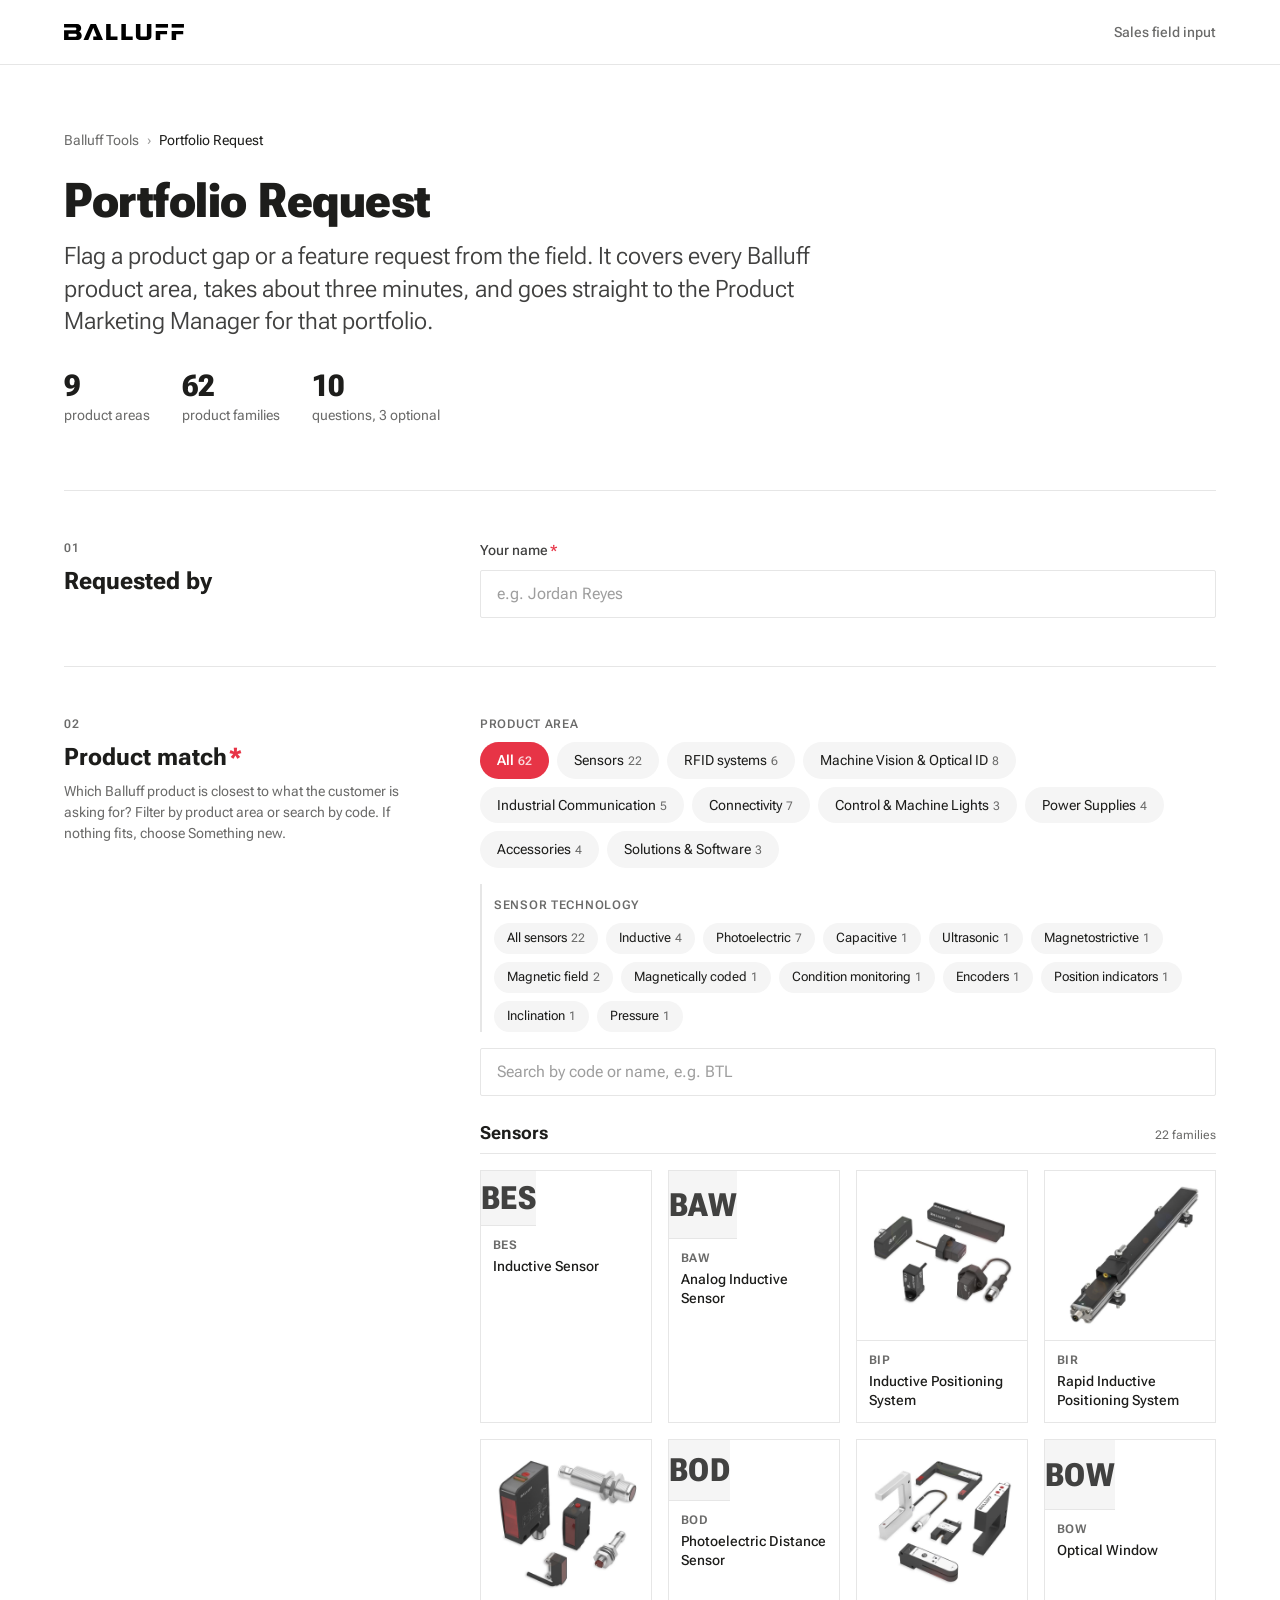
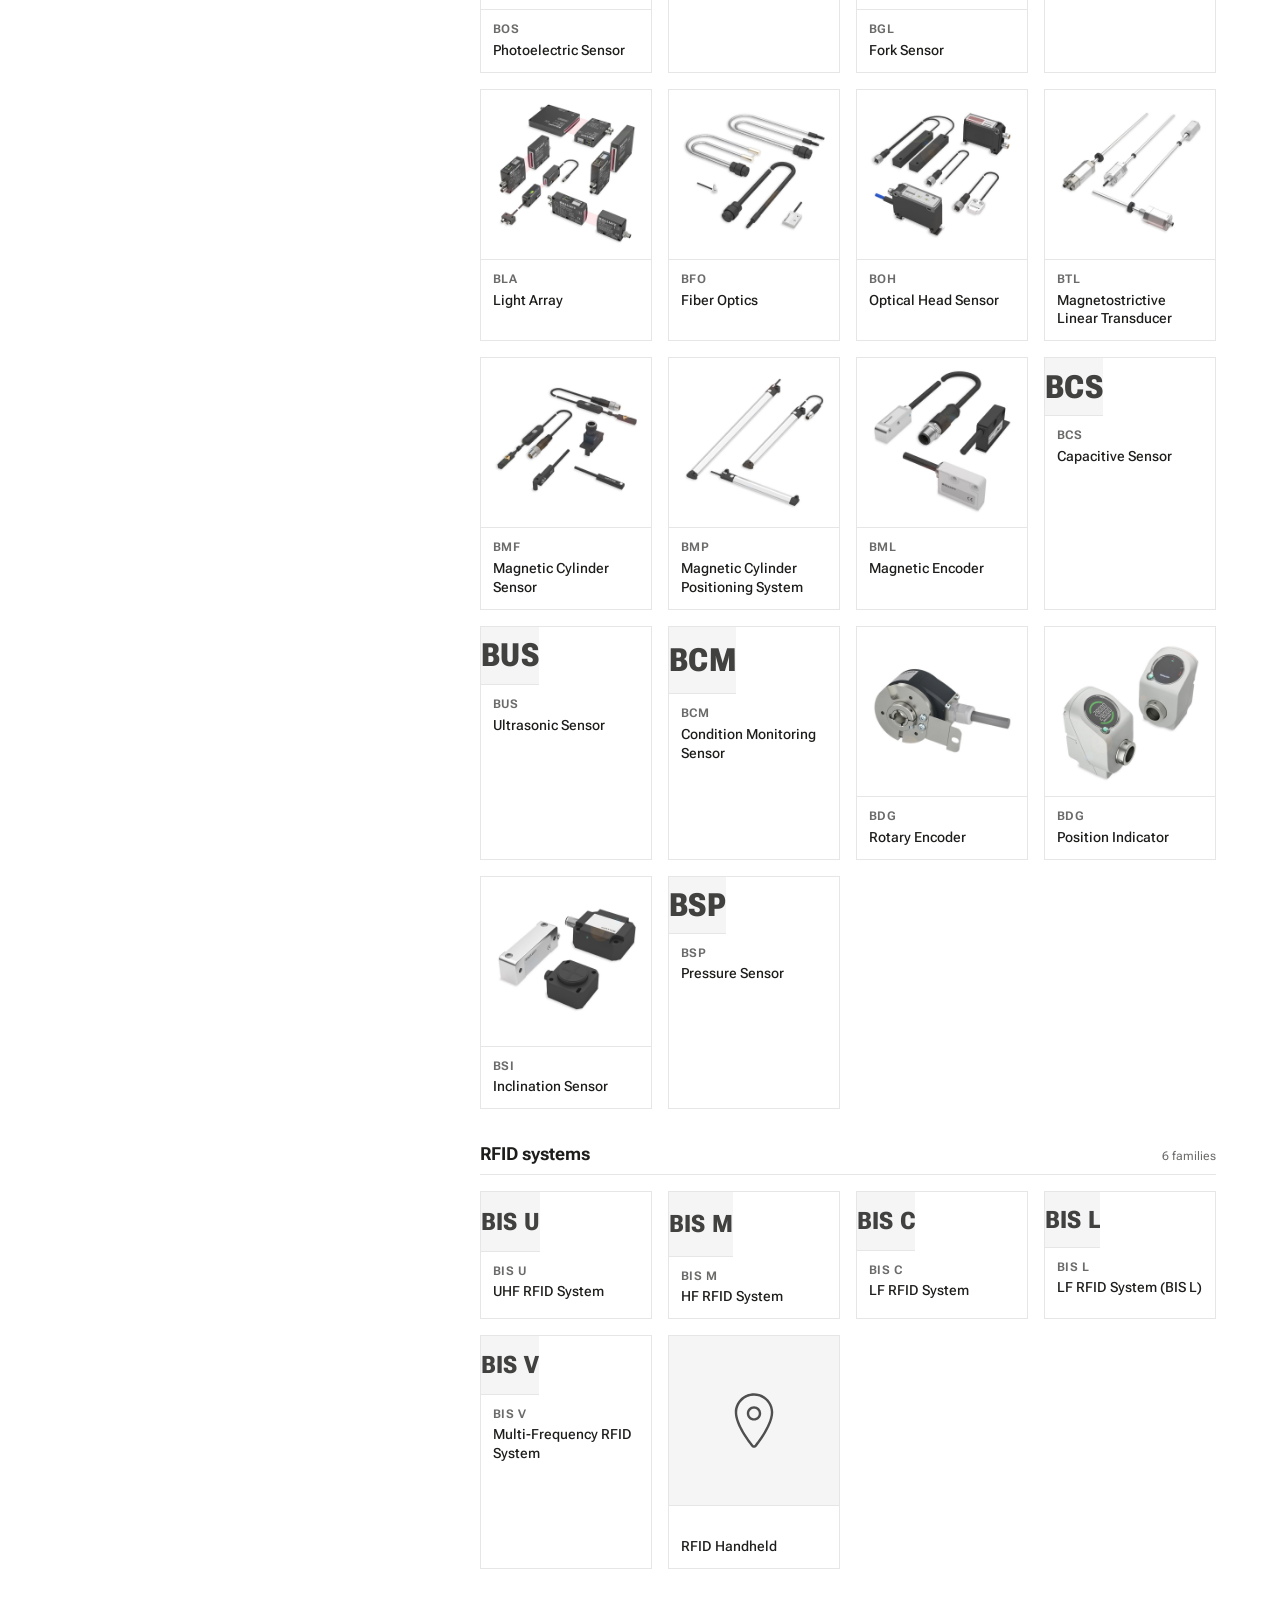
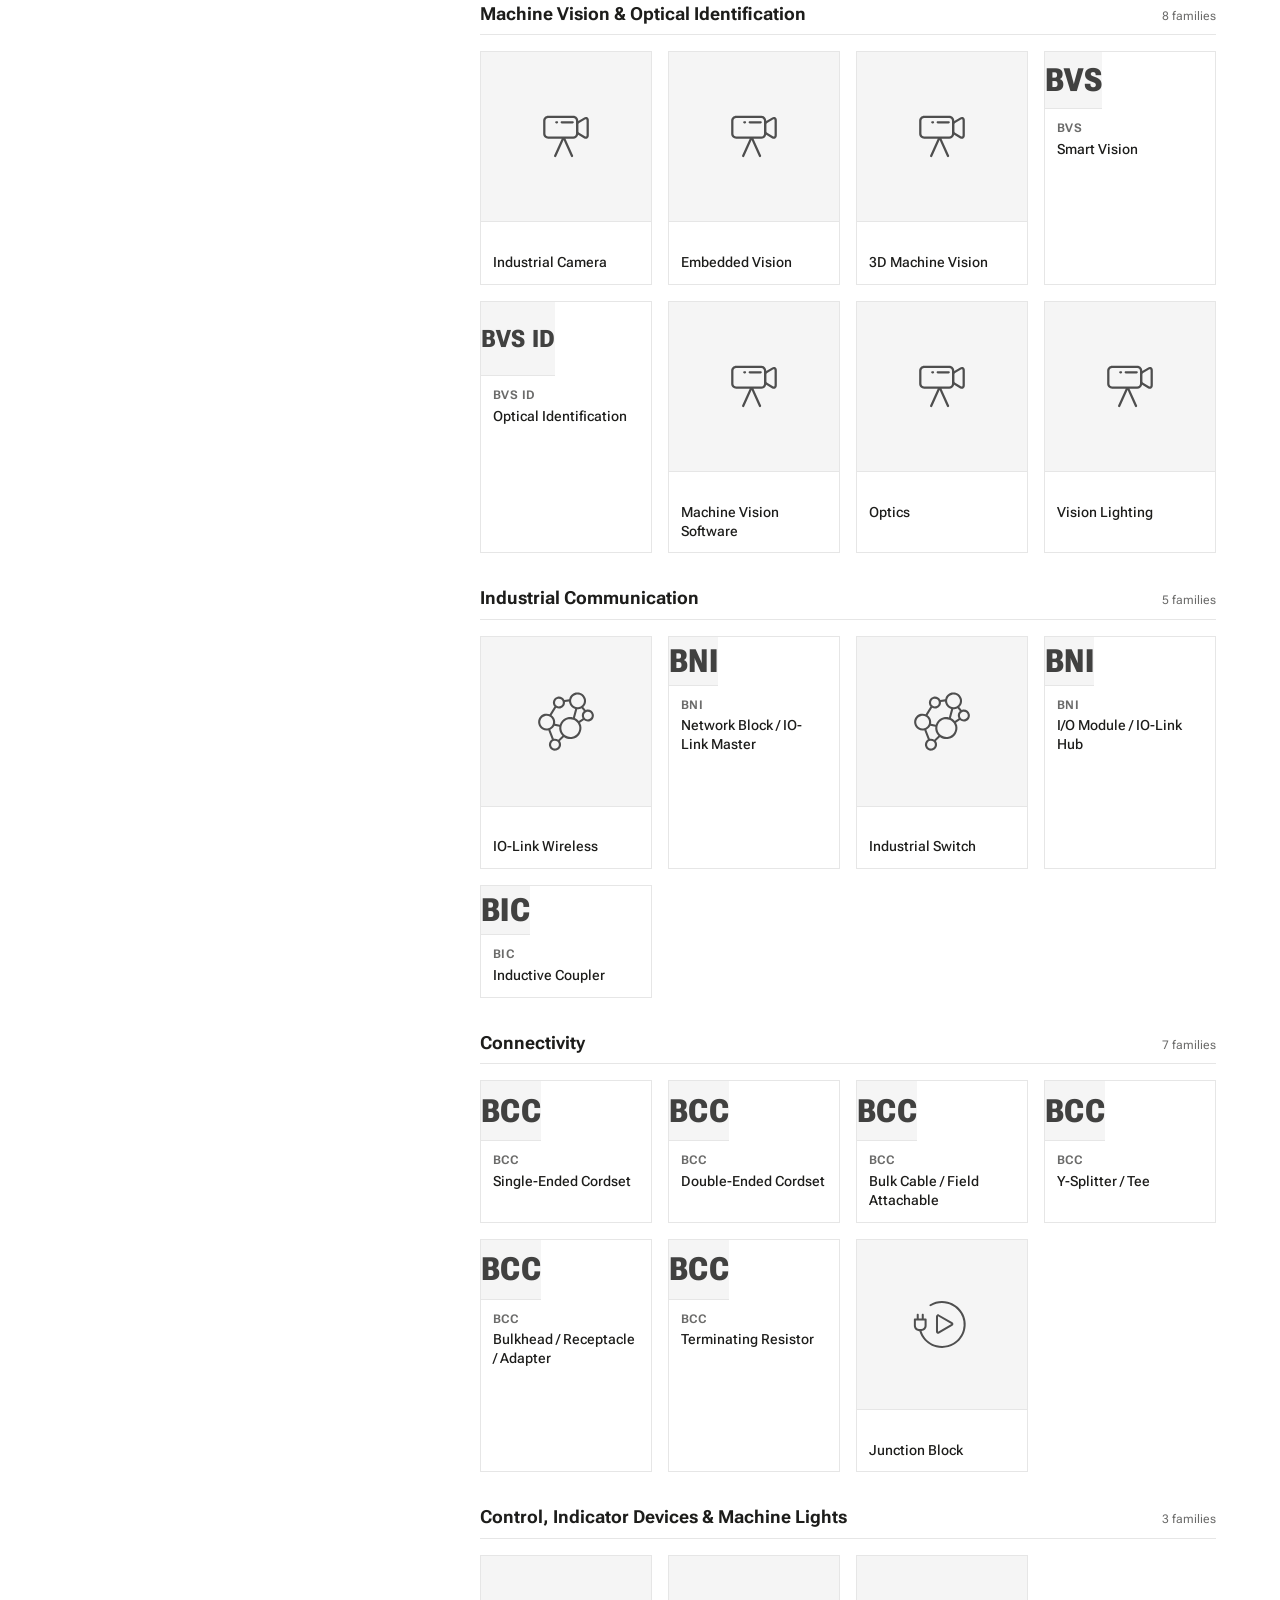
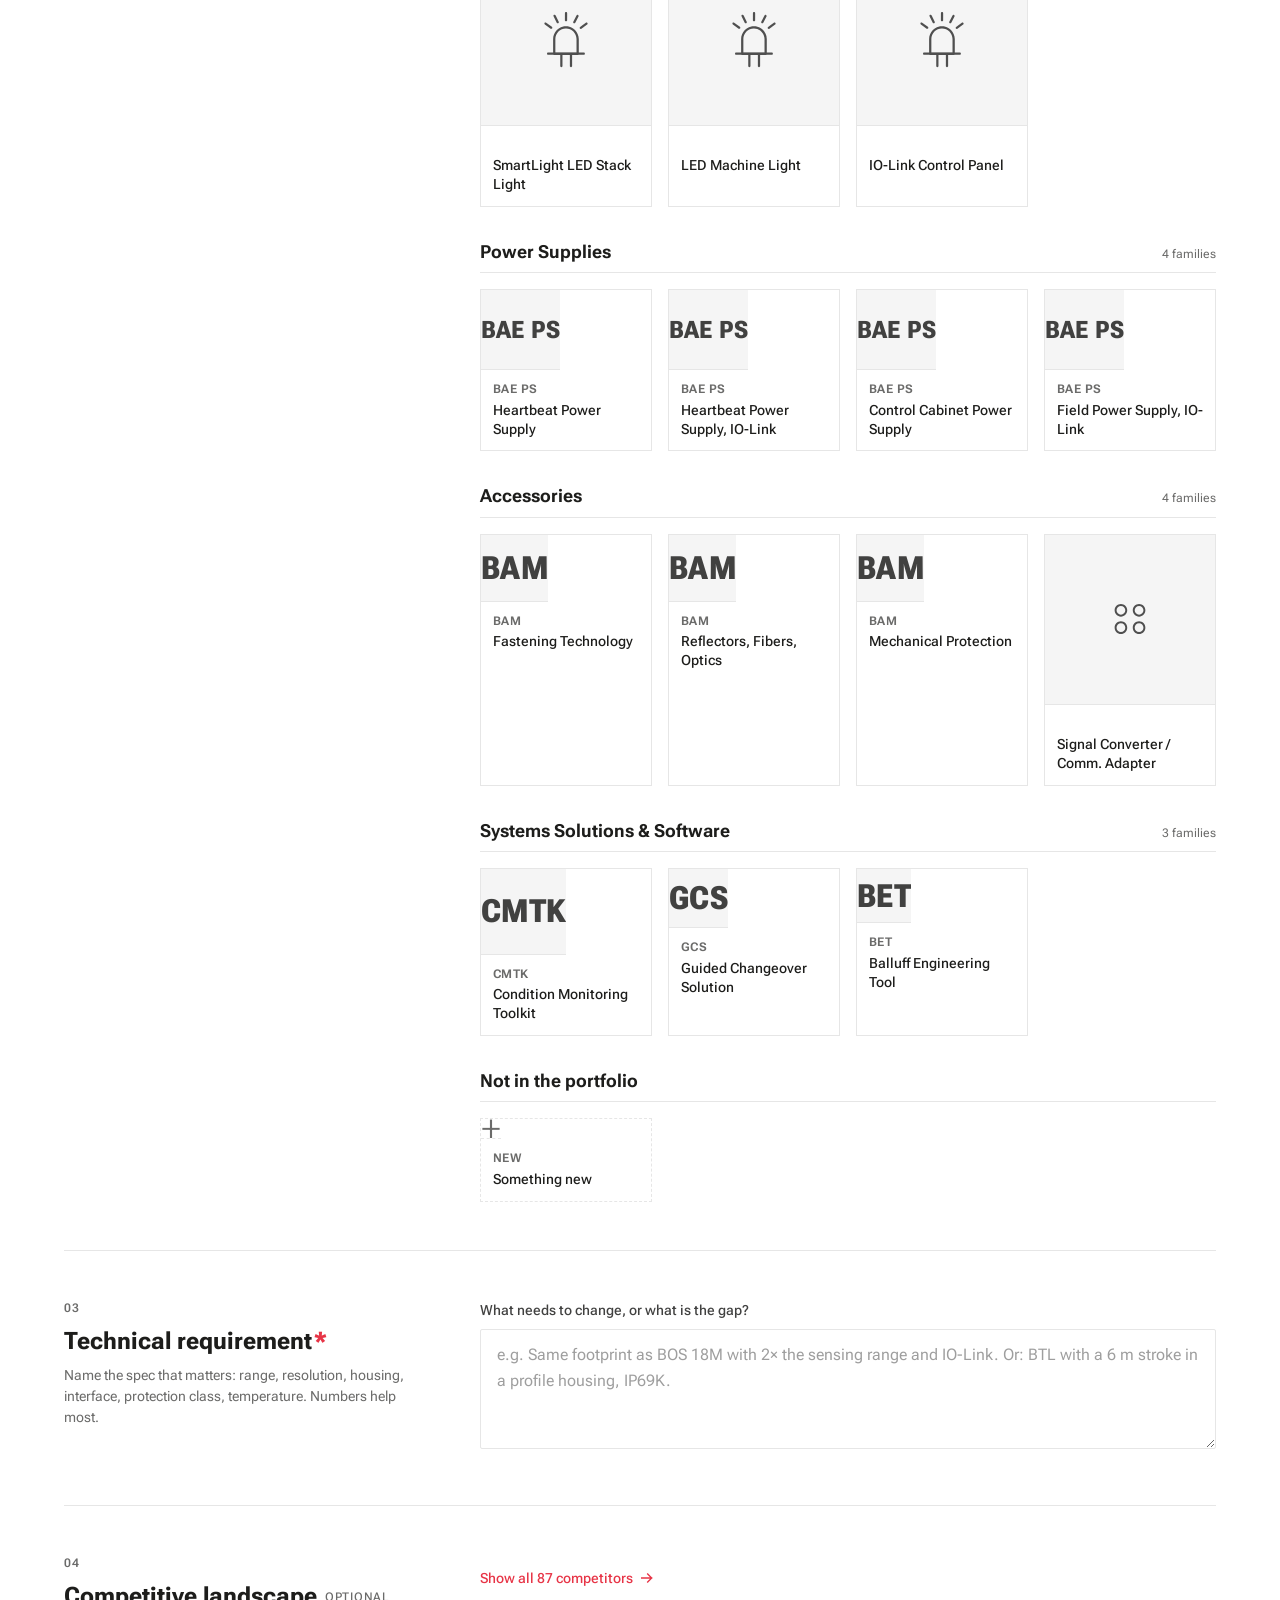
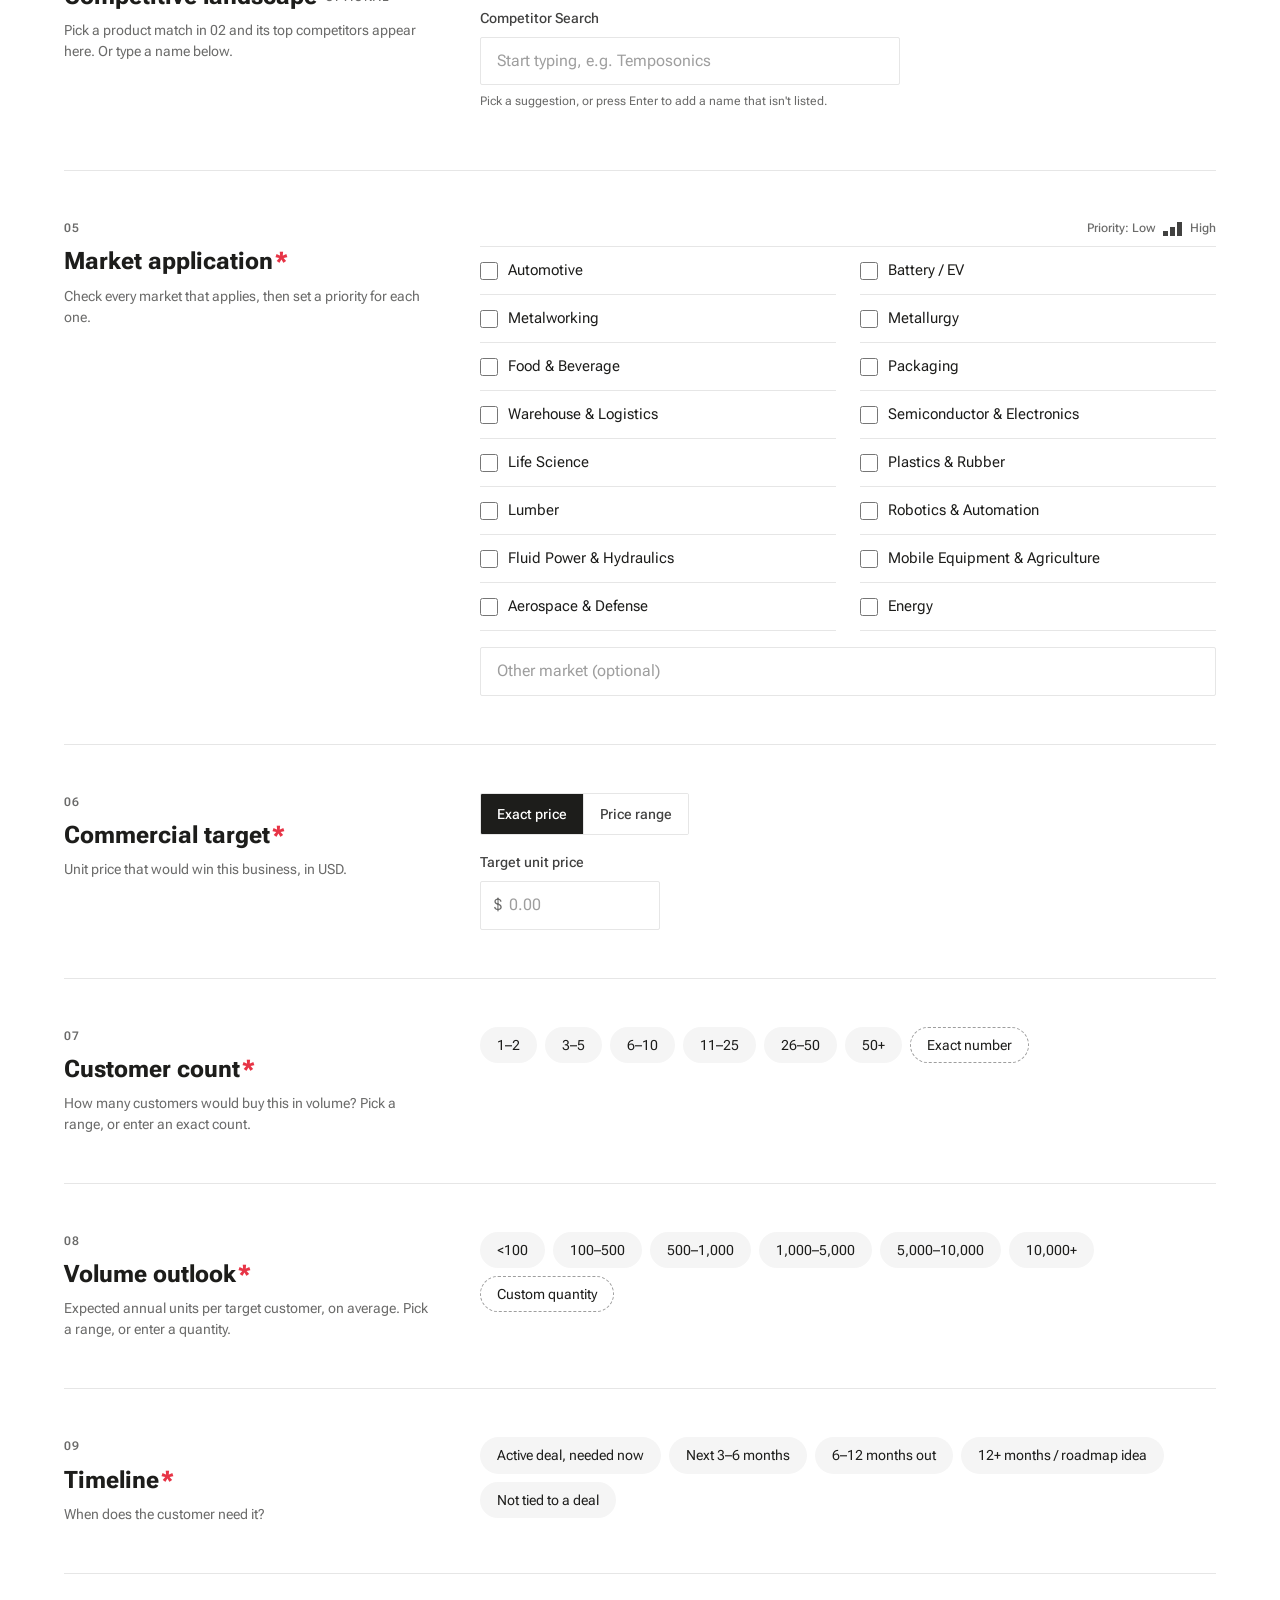
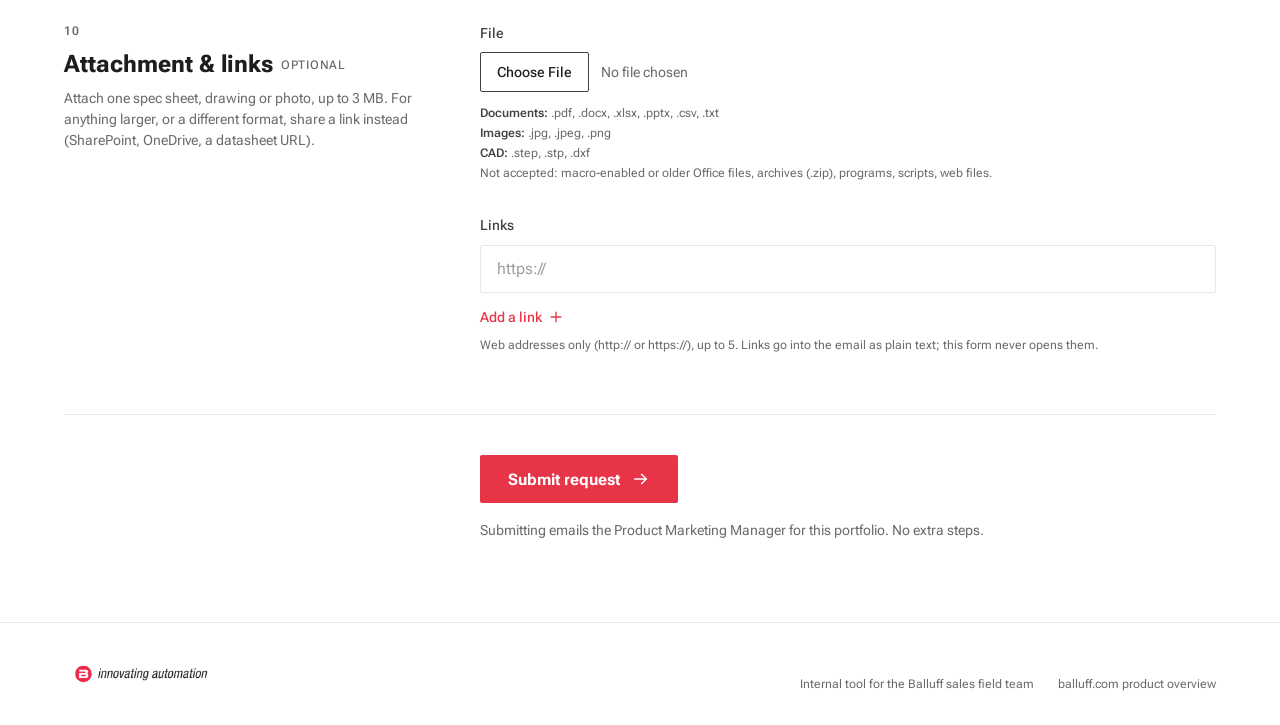
==== commit bf61363e: "Survey: copy tweaks, Product area header, product list updates - 01: drop the follow-up sentence und" ====
--- a/portfolio-survey/index.html
+++ b/portfolio-survey/index.html
@@ -205,7 +205,7 @@
 /* ---------- Sensor technology filter (sub-row under the area chips) ---------- */
 .tech-filter{display:none; padding:12px 0 0 12px; border-left:2px solid var(--color-gray-200);}
 .tech-filter.show{display:block;}
-.tech-filter .tech-label{font-size:12px; font-weight:600; color:var(--color-gray-600); text-transform:uppercase; letter-spacing:.06em; margin:0 0 8px;}
+.filter-label{font-size:12px; font-weight:600; color:var(--color-gray-600); text-transform:uppercase; letter-spacing:.06em; margin:0 0 8px;}
 .tech-filter .chip{font-size:13px; padding:6px 12px;}
 
 /* ---------- Competitor typeahead ---------- */
@@ -335,7 +335,6 @@
         <div>
           <div class="section-num">01</div>
           <h2 class="section-title" id="t-01">Requested by</h2>
-          <p class="section-sub">So the Product Marketing Manager knows who to follow up with.</p>
         </div>
         <div>
           <div class="field" id="field-name">
@@ -355,9 +354,12 @@
         <div>
           <div class="field" id="field-product">
             <div class="picker-tools">
-              <div class="chip-row area-chips" id="areaChips" role="group" aria-label="Filter by product area"></div>
+              <div>
+                <p class="filter-label" id="area-label">Product area</p>
+                <div class="chip-row area-chips" id="areaChips" role="group" aria-labelledby="area-label"></div>
+              </div>
               <div class="tech-filter" id="techFilter">
-                <p class="tech-label" id="tech-label">Sensor technology</p>
+                <p class="filter-label" id="tech-label">Sensor technology</p>
                 <div class="chip-row" id="techChips" role="group" aria-labelledby="tech-label"></div>
               </div>
               <div>
@@ -402,7 +404,7 @@
           <div class="chip-row" id="competitorChips"></div>
           <button type="button" class="text-btn" id="competitorToggle"></button>
           <div class="combo">
-            <label class="field-label" for="f-competitor-search">Add a competitor</label>
+            <label class="field-label" for="f-competitor-search">Competitor Search</label>
             <div class="combo-field">
               <input type="text" id="f-competitor-search" role="combobox" aria-autocomplete="list" aria-expanded="false" aria-controls="competitorSuggest" autocomplete="off" spellcheck="false" placeholder="Start typing, e.g. Temposonics">
               <ul class="combo-list" id="competitorSuggest" role="listbox" aria-label="Competitor suggestions" hidden></ul>
@@ -675,7 +677,6 @@
   {key:"condition",        label:"Condition monitoring"},
   {key:"encoders",         label:"Encoders"},
   {key:"indicators",       label:"Position indicators"},
-  {key:"cam-switches",     label:"Mechanical cam switches"},
   {key:"inclination",      label:"Inclination"},
   {key:"pressure",         label:"Pressure"}
 ];
@@ -687,11 +688,13 @@
 var PRODUCTS = [
   // Sensors
   {key:"bes", area:"sensors", tech:"inductive", seg:"inductive", code:"BES", name:"Inductive Sensor", blurb:"Inductive proximity sensor for metal targets"},
+  {key:"baw", area:"sensors", tech:"inductive", seg:"inductive", code:"BAW", name:"Analog Inductive Sensor", blurb:"Inductive distance measurement with analog output"},
   {key:"bip", area:"sensors", tech:"inductive", seg:"inductive", code:"BIP", name:"Inductive Positioning System", blurb:"Analog inductive linear positioning", img:"photos/bip.jpg"},
   {key:"bir", area:"sensors", tech:"inductive", seg:"inductive", code:"BIR", name:"Rapid Inductive Positioning System", blurb:"High-speed inductive positioning", img:"photos/bir.jpg"},
   {key:"bos", area:"sensors", tech:"photoelectric", seg:"photoelectric", code:"BOS", name:"Photoelectric Sensor", blurb:"Standard photoelectric sensor", img:"photos/bos.jpg"},
-  {key:"bod", area:"sensors", tech:"photoelectric", seg:"distance", code:"BOD", name:"Optoelectronic Distance Sensor", blurb:"Laser / optical distance measurement"},
+  {key:"bod", area:"sensors", tech:"photoelectric", seg:"distance", code:"BOD", name:"Photoelectric Distance Sensor", blurb:"Laser / optical distance measurement"},
   {key:"bgl", area:"sensors", tech:"photoelectric", seg:"photoelectric", code:"BGL", name:"Fork Sensor", blurb:"Fork (slot) photoelectric sensor", img:"photos/bgl.jpg"},
+  {key:"bow", area:"sensors", tech:"photoelectric", seg:"photoelectric", code:"BOW", name:"Optical Window", blurb:"Optical window sensor for detecting parts passing through"},
   {key:"bla", area:"sensors", tech:"photoelectric", seg:"photoelectric", code:"BLA", name:"Light Array", blurb:"Light grid / area sensing array", img:"photos/bla.jpg"},
   {key:"bfo", area:"sensors", tech:"photoelectric", seg:"photoelectric", code:"BFO", name:"Fiber Optics", blurb:"Fiber-optic amplifier + fiber cables", img:"photos/bfo.jpg"},
   {key:"boh", area:"sensors", tech:"photoelectric", seg:"photoelectric", code:"BOH", name:"Optical Head Sensor", blurb:"Fiber-optic sensor head", img:"photos/boh.jpg"},
@@ -704,7 +707,6 @@
   {key:"bcm", area:"sensors", tech:"condition", seg:"condmon", code:"BCM", name:"Condition Monitoring Sensor", blurb:"Vibration, temperature, humidity monitoring"},
   {key:"bdg-rotary-encoder", area:"sensors", tech:"encoders", seg:"encoder", code:"BDG", name:"Rotary Encoder", blurb:"Absolute / incremental rotary encoder", img:"photos/bdg-rotary-encoder.jpg"},
   {key:"bdg-position-indicator", area:"sensors", tech:"indicators", seg:"posindicator", code:"BDG", name:"Position Indicator", blurb:"Digital position/value display module", img:"photos/bdg-position-indicator.jpg"},
-  {key:"bns", area:"sensors", tech:"cam-switches", seg:"camswitch", code:"BNS", name:"Mechanical Cam Switch", blurb:"Single and multiple-position limit switches"},
   {key:"bsi", area:"sensors", tech:"inclination", seg:"inclination", code:"BSI", name:"Inclination Sensor", blurb:"Tilt / inclination sensor", img:"photos/bsi.jpg"},
   {key:"bsp", area:"sensors", tech:"pressure", seg:"pressure", code:"BSP", name:"Pressure Sensor", blurb:"Pressure sensing for fluids and gases"},
 
@@ -713,9 +715,8 @@
   {key:"bis-m", area:"rfid", seg:"rfid", code:"BIS M", name:"HF RFID System", blurb:"13.56 MHz read/write identification"},
   {key:"bis-c", area:"rfid", seg:"rfid", code:"BIS C", name:"LF RFID System", blurb:"Low-frequency identification, tool ID"},
   {key:"bis-l", area:"rfid", seg:"rfid", code:"BIS L", name:"LF RFID System (BIS L)", blurb:"Low-frequency read-only / read-write"},
-  {key:"rfid-eval", area:"rfid", seg:"rfid", code:"BIS V", name:"RFID Evaluation Unit", blurb:"Processors and controllers for RFID heads"},
+  {key:"rfid-eval", area:"rfid", seg:"rfid", code:"BIS V", name:"Multi-Frequency RFID System", blurb:"One processor for LF, HF and UHF read/write heads"},
   {key:"rfid-handheld", area:"rfid", seg:"rfid", code:"", name:"RFID Handheld", blurb:"Mobile readers for industrial RFID"},
-  {key:"rfid-tags", area:"rfid", seg:"rfid", code:"", name:"RFID Tags / Data Carriers", blurb:"Tags for LF, HF and UHF systems"},
 
   // Machine Vision and Optical Identification
   {key:"vision-cameras", area:"vision", seg:"cameras", code:"", name:"Industrial Camera", blurb:"Area-scan cameras, GigE / USB3 Vision"},
@@ -779,7 +780,6 @@
   condmon:       ["ifm efector","Banner Engineering","SKF","Turck","Schaeffler","Siemens","Emerson"],
   encoder:       ["SICK","Baumer","Heidenhain","Kübler","Pepperl+Fuchs","Encoder Products Co.","Dynapar","Hengstler","POSITAL","Turck"],
   posindicator:  ["SIKO","Kübler","Baumer","Elesa+Ganter"],
-  camswitch:     ["Schmersal","Euchner","Pizzato","Omron","steute","Bernstein","Honeywell"],
   inclination:   ["SICK","Turck","Pepperl+Fuchs","Baumer","ifm efector","POSITAL","TE Connectivity"],
   pressure:      ["ifm efector","WIKA","Danfoss","SICK","Turck","Keyence","Baumer","Gems Sensors","Banner Engineering"],
   rfid:          ["SICK","Turck","Pepperl+Fuchs","ifm efector","Siemens","Zebra","Keyence","Datalogic","Omron","FEIG"],
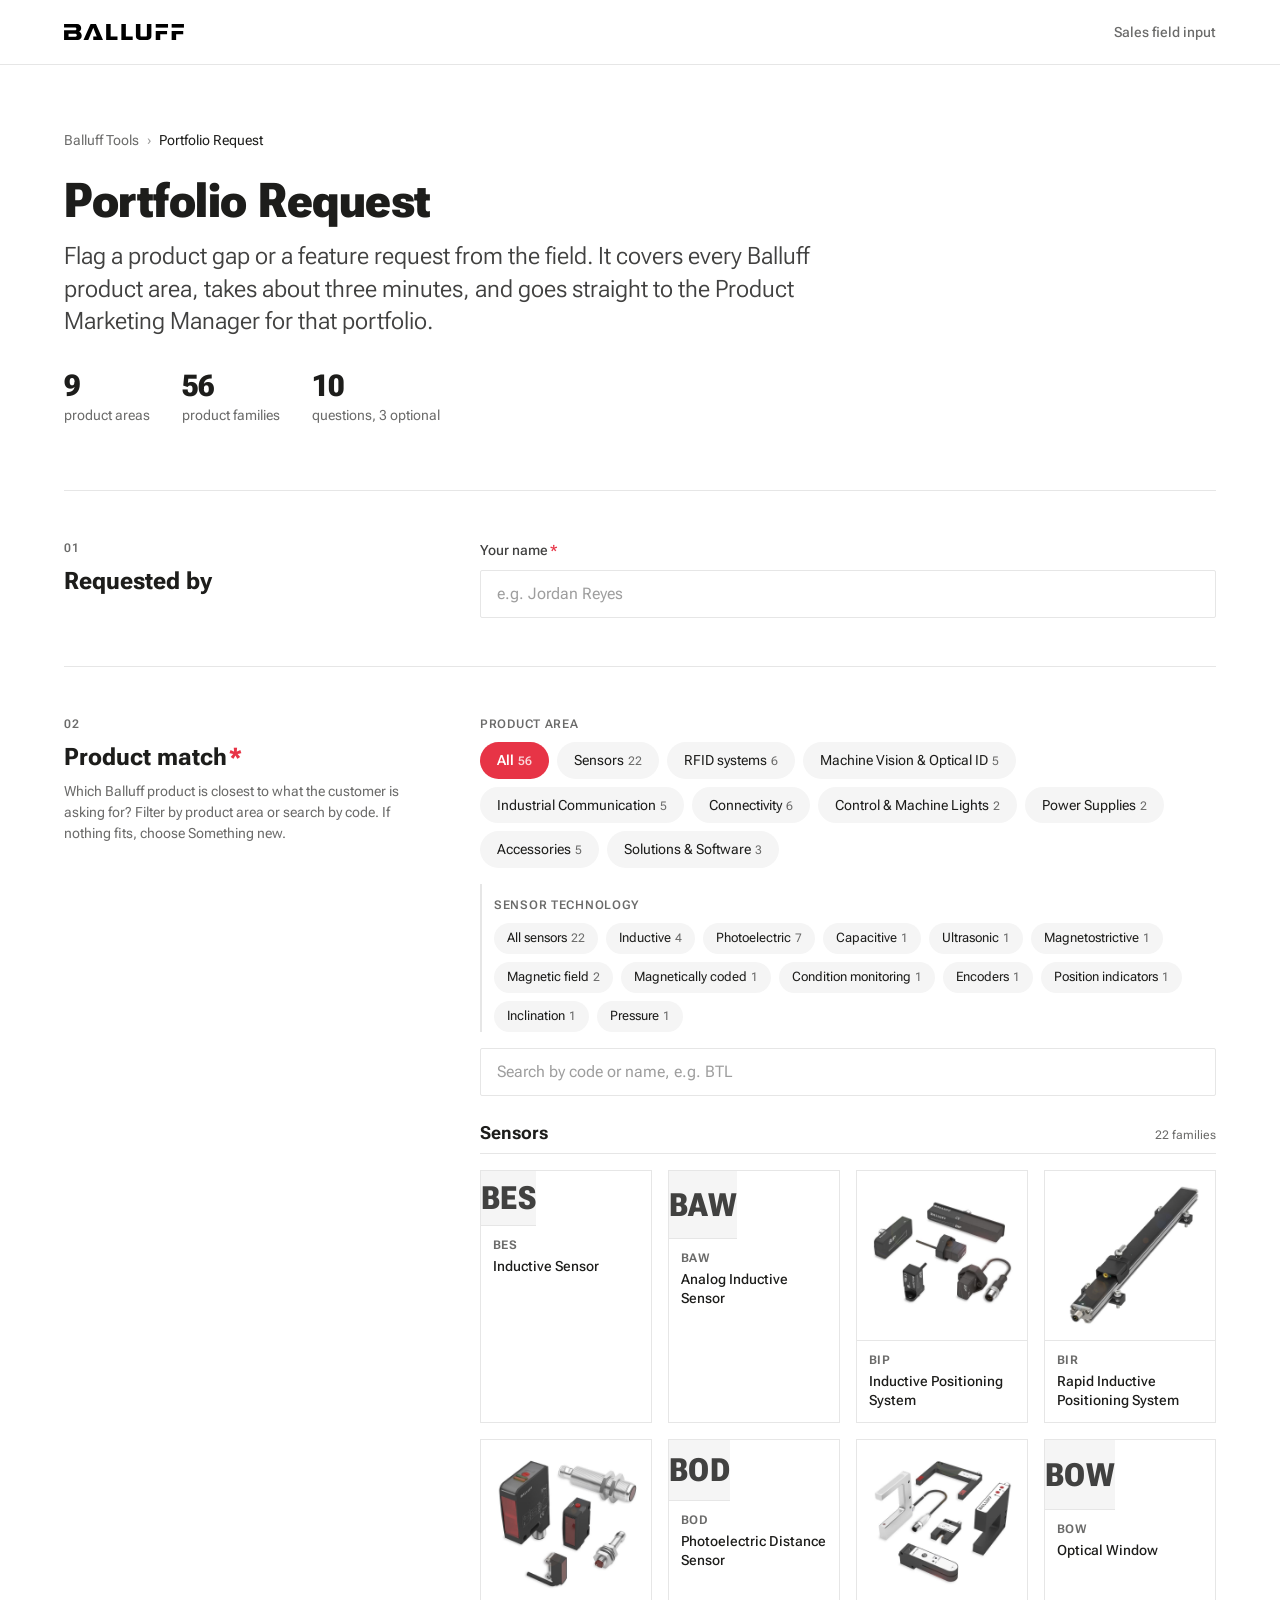
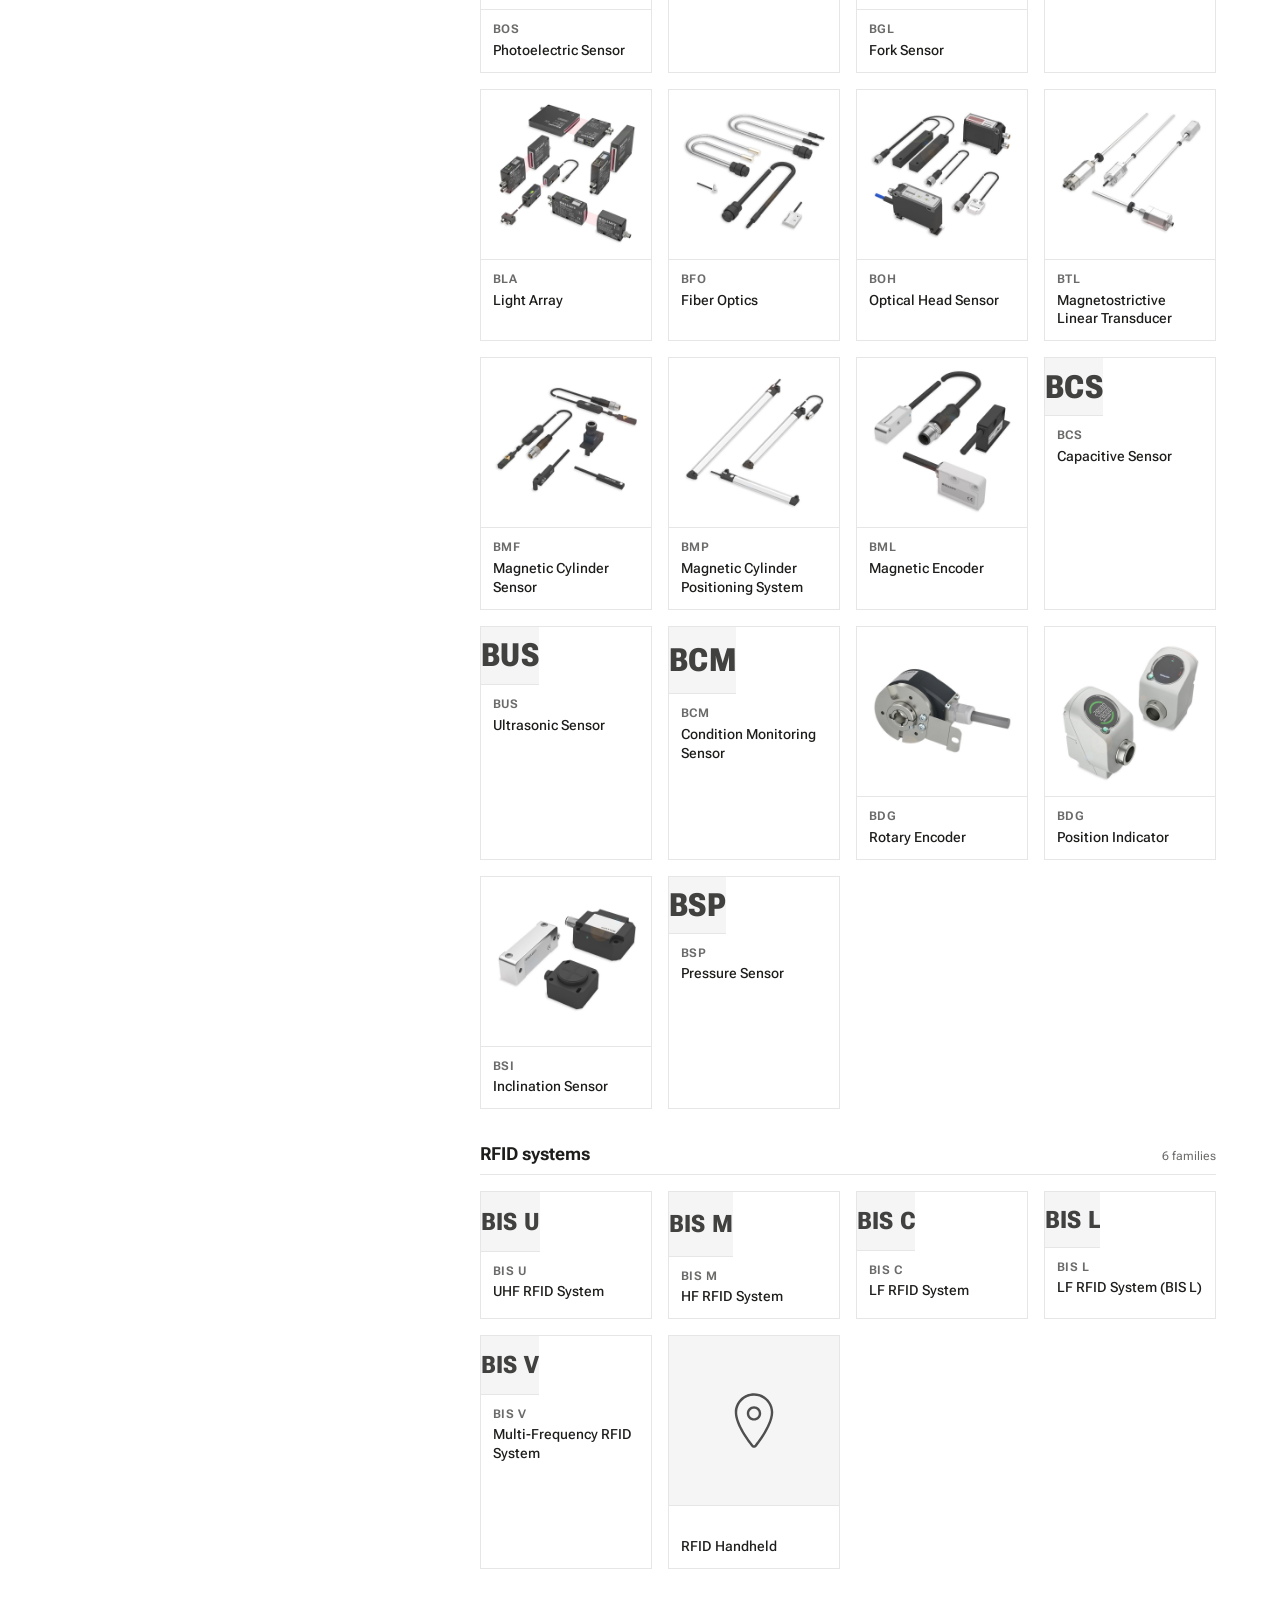
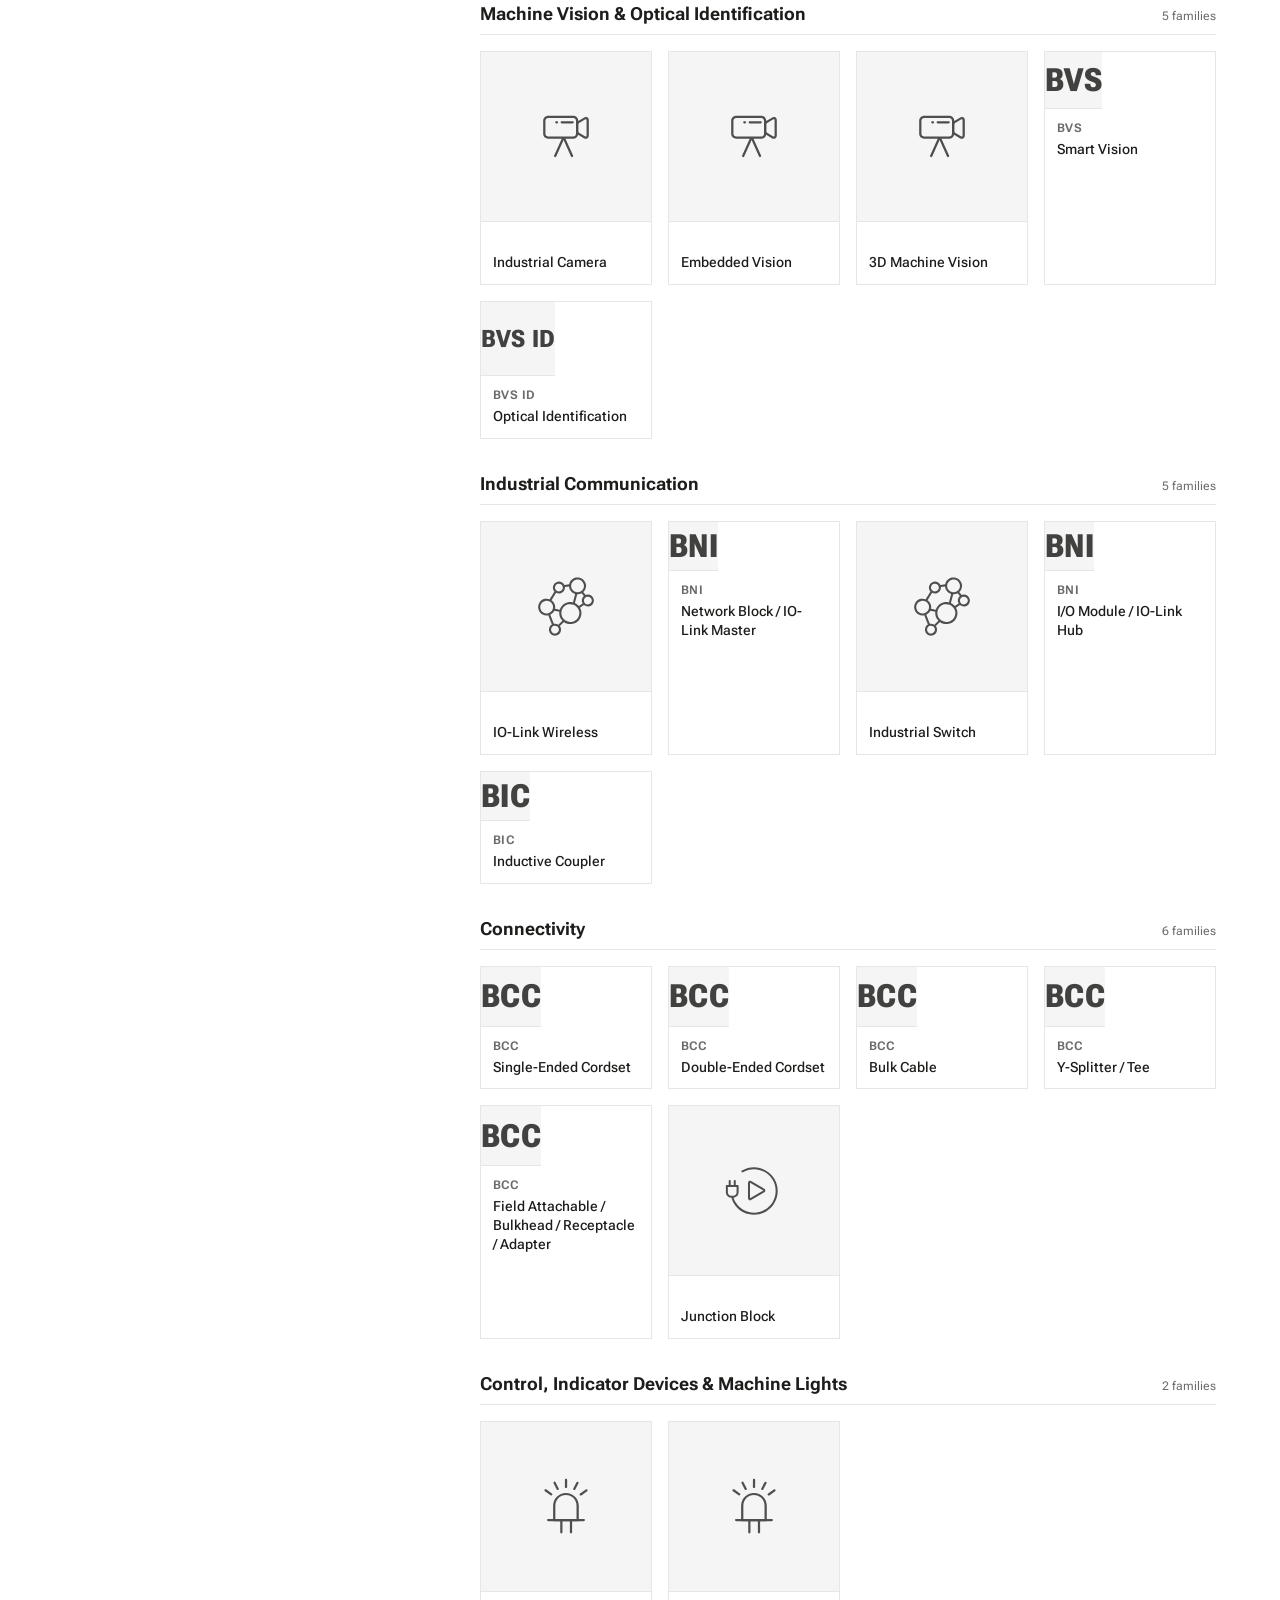
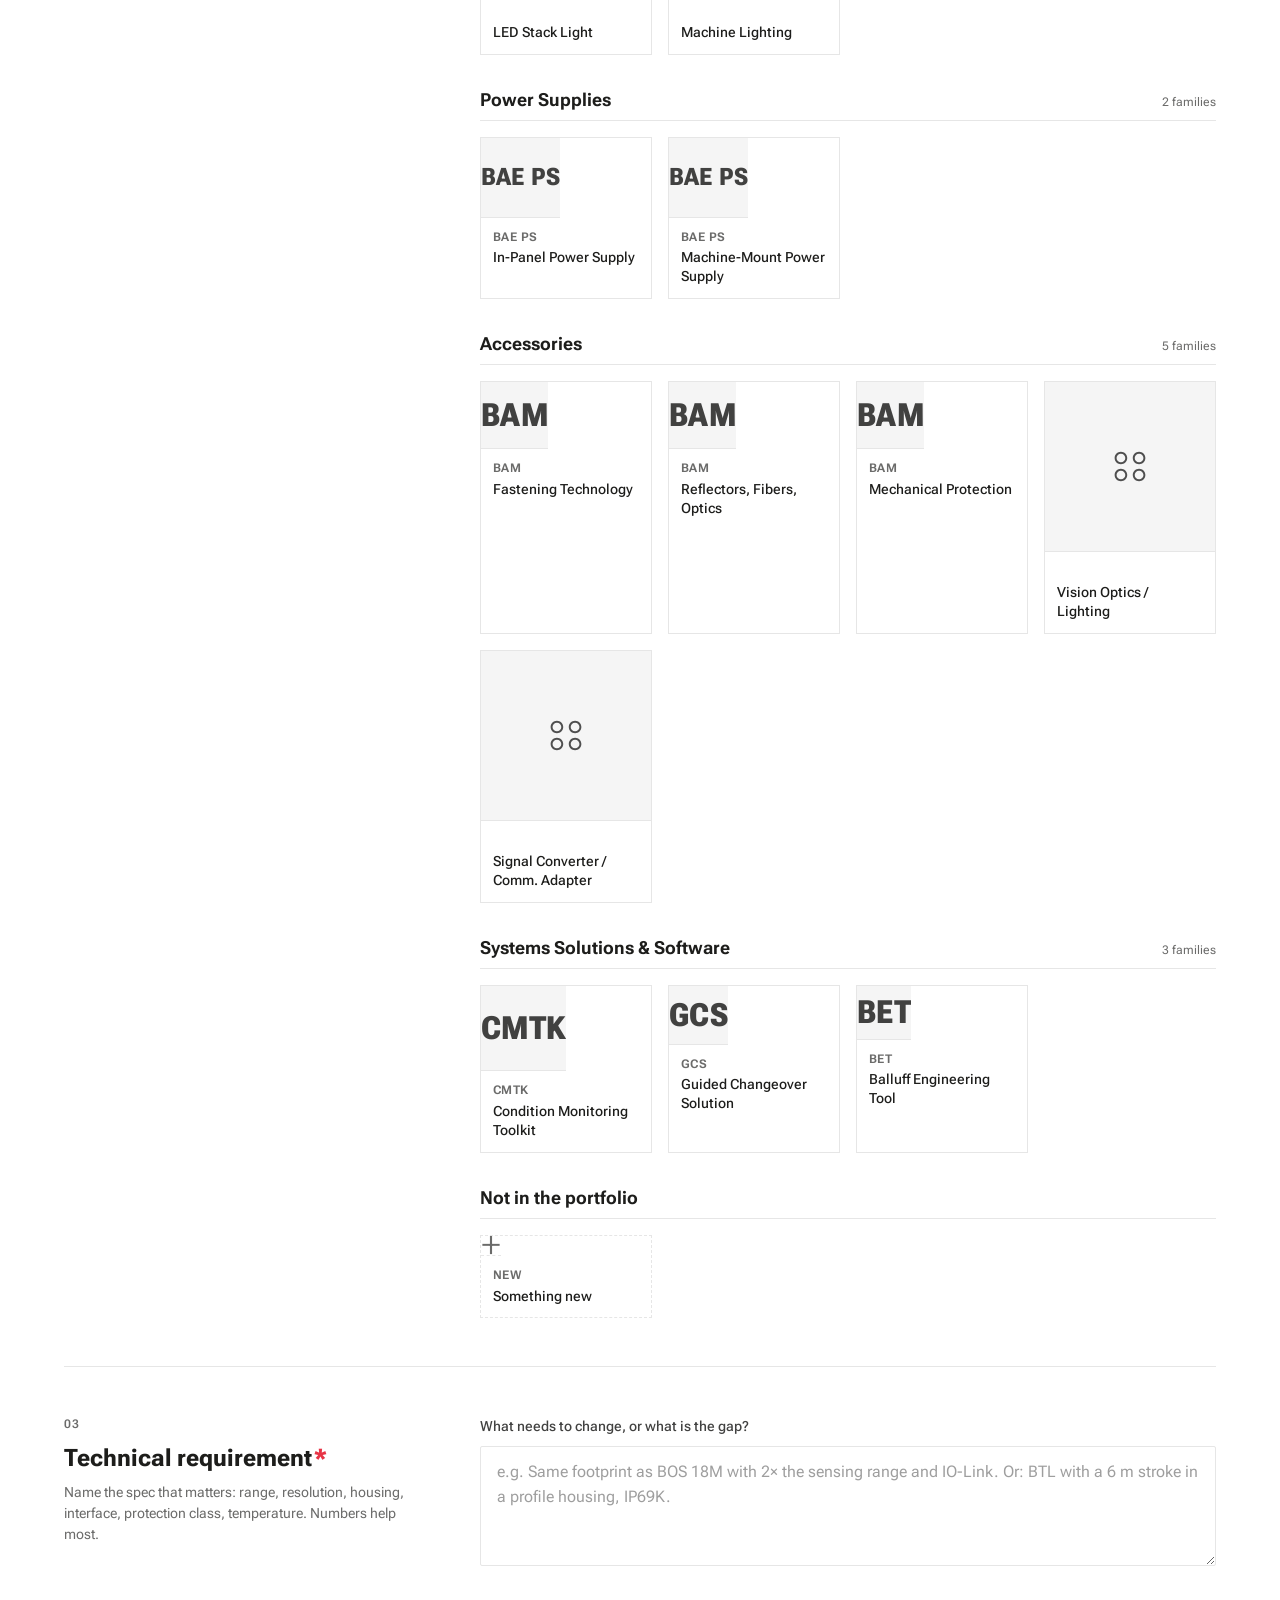
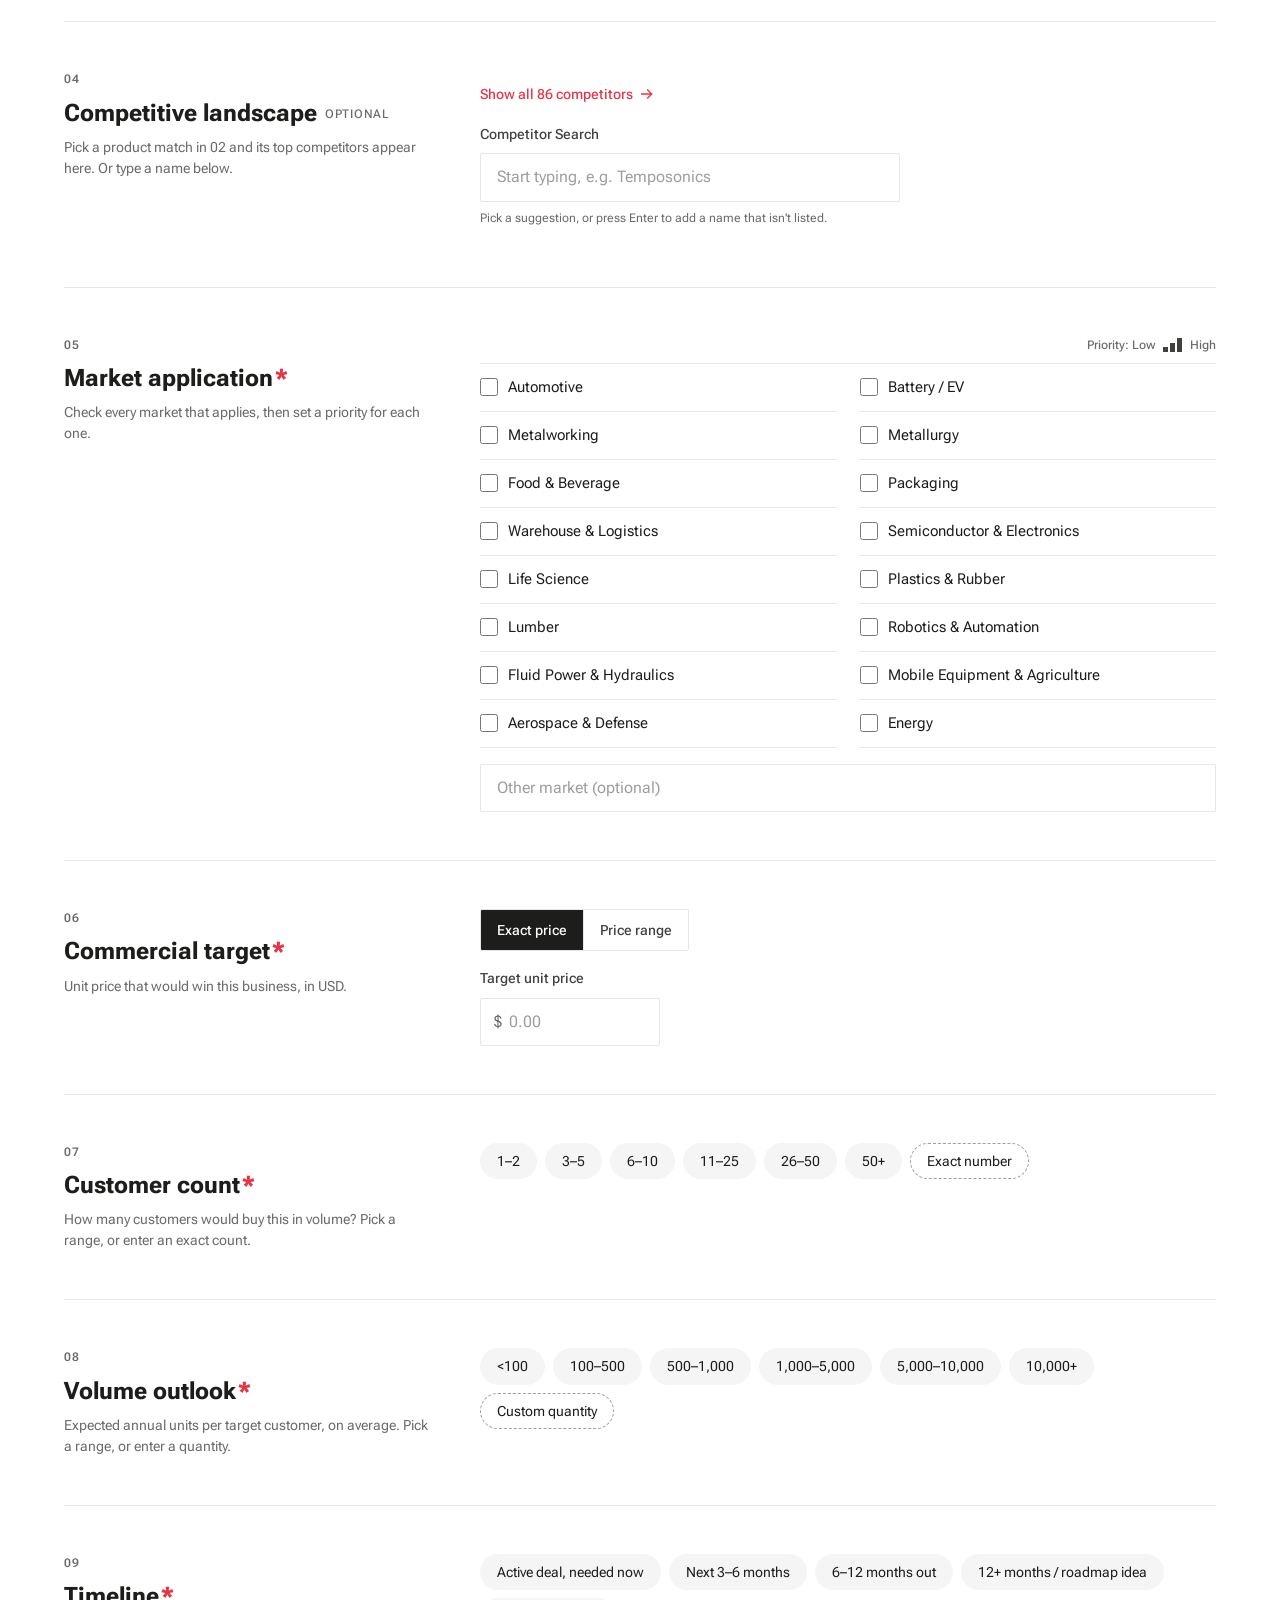
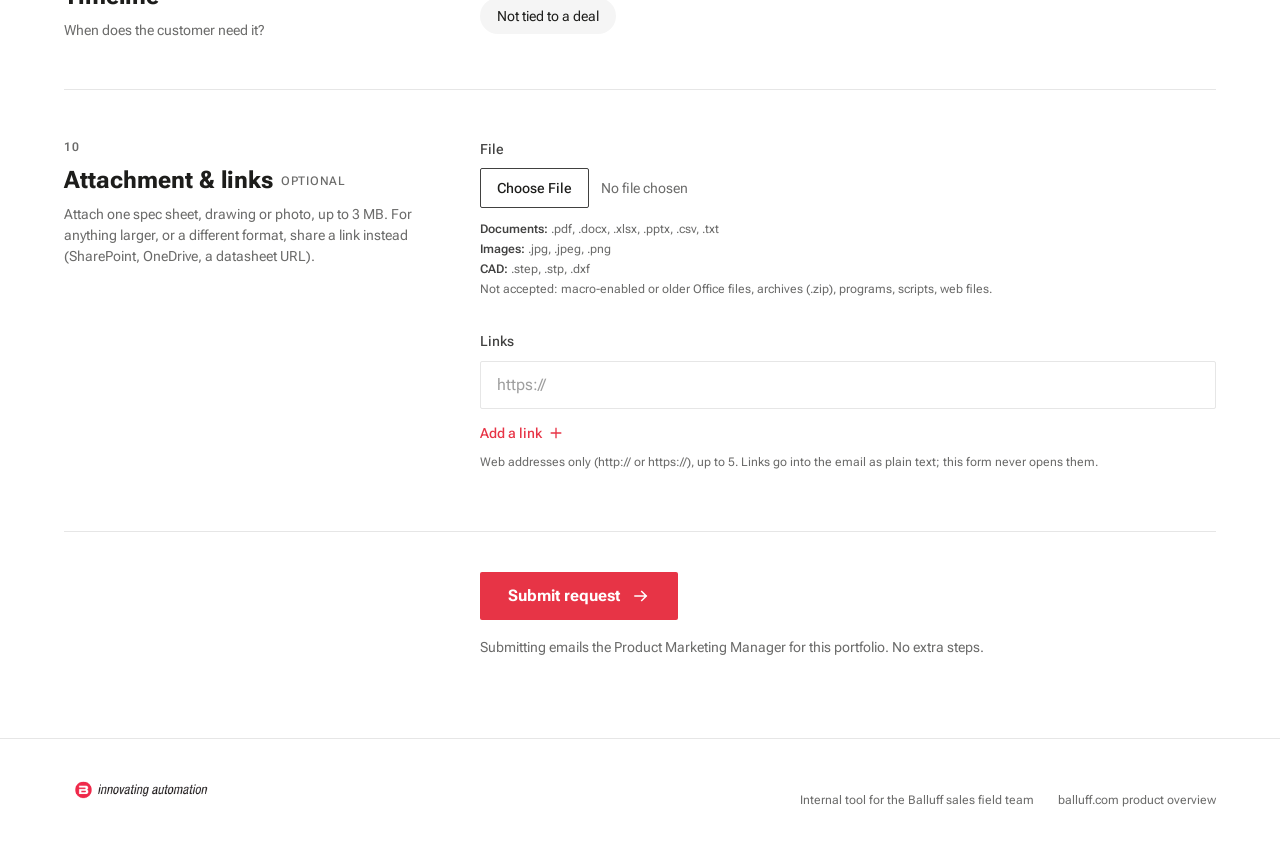
==== commit 4d57d5f2: "Survey: consolidate power, lighting, connectivity and vision families - Power Supplies: In-Panel and" ====
--- a/portfolio-survey/index.html
+++ b/portfolio-survey/index.html
@@ -724,9 +724,6 @@
   {key:"vision-3d", area:"vision", seg:"vision3d", code:"", name:"3D Machine Vision", blurb:"3D sensing and measurement"},
   {key:"vision-smart", area:"vision", seg:"smartvision", code:"BVS", name:"Smart Vision", blurb:"Smart cameras and vision sensors"},
   {key:"vision-optid", area:"vision", seg:"codereader", code:"BVS ID", name:"Optical Identification", blurb:"1D/2D code readers"},
-  {key:"vision-software", area:"vision", seg:"visionsw", code:"", name:"Machine Vision Software", blurb:"Image processing and vision software"},
-  {key:"vision-optics", area:"vision", seg:"optics", code:"", name:"Optics", blurb:"C-mount, S-mount, liquid lenses"},
-  {key:"vision-lights", area:"vision", seg:"visionlights", code:"", name:"Vision Lighting", blurb:"Lights for vision systems and machines"},
 
   // Industrial Communication
   {key:"iol-wireless", area:"comms", seg:"iolink", code:"", name:"IO-Link Wireless", blurb:"Wireless IO-Link masters and hubs"},
@@ -738,27 +735,24 @@
   // Connectivity
   {key:"bcc-single", area:"connectivity", seg:"cordsets", code:"BCC", name:"Single-Ended Cordset", blurb:"Molded connector on one end"},
   {key:"bcc-double", area:"connectivity", seg:"cordsets", code:"BCC", name:"Double-Ended Cordset", blurb:"Connector-to-connector cables"},
-  {key:"bcc-bulk", area:"connectivity", seg:"cordsets", code:"BCC", name:"Bulk Cable / Field Attachable", blurb:"Cable by the meter, field-wireable connectors"},
+  {key:"bcc-bulk", area:"connectivity", seg:"cordsets", code:"BCC", name:"Bulk Cable", blurb:"Cable by the meter"},
   {key:"bcc-splitters", area:"connectivity", seg:"cordsets", code:"BCC", name:"Y-Splitter / Tee", blurb:"Signal splitting and branching"},
-  {key:"bcc-bulkheads", area:"connectivity", seg:"cordsets", code:"BCC", name:"Bulkhead / Receptacle / Adapter", blurb:"Panel feed-throughs, receptacles, adapters"},
-  {key:"bcc-terminators", area:"connectivity", seg:"cordsets", code:"BCC", name:"Terminating Resistor", blurb:"Bus termination"},
+  {key:"bcc-bulkheads", area:"connectivity", seg:"cordsets", code:"BCC", name:"Field Attachable / Bulkhead / Receptacle / Adapter", blurb:"Field-wireable connectors, panel feed-throughs, receptacles and adapters"},
   {key:"junction-blocks", area:"connectivity", seg:"cordsets", code:"", name:"Junction Block", blurb:"Passive distribution boxes"},
 
   // Control devices, indicator devices, LED machine lights
-  {key:"smartlight", area:"hmi", seg:"indicators", code:"", name:"SmartLight LED Stack Light", blurb:"IO-Link stack lights, run-light, level mode"},
-  {key:"machine-lights", area:"hmi", seg:"machinelights", code:"", name:"LED Machine Light", blurb:"Machine and work-area lighting"},
-  {key:"iol-control-panel", area:"hmi", seg:"indicators", code:"", name:"IO-Link Control Panel", blurb:"Operator buttons and controls on IO-Link"},
+  {key:"smartlight", area:"hmi", seg:"indicators", code:"", name:"LED Stack Light", blurb:"SmartLight IO-Link stack lights: segment, run-light and level modes"},
+  {key:"machine-lights", area:"hmi", seg:"machinelights", code:"", name:"Machine Lighting", blurb:"LED machine and work-area lights"},
 
   // Power supplies
-  {key:"bae-heartbeat", area:"power", seg:"power", code:"BAE PS", name:"Heartbeat Power Supply", blurb:"Power supply with condition monitoring"},
-  {key:"bae-heartbeat-iol", area:"power", seg:"power", code:"BAE PS", name:"Heartbeat Power Supply, IO-Link", blurb:"Heartbeat with IO-Link interface"},
-  {key:"bae-cabinet", area:"power", seg:"power", code:"BAE PS", name:"Control Cabinet Power Supply", blurb:"DIN-rail power supplies"},
-  {key:"bae-field", area:"power", seg:"power", code:"BAE PS", name:"Field Power Supply, IO-Link", blurb:"IP67 power supplies in the field"},
+  {key:"bae-in-panel", area:"power", seg:"power", code:"BAE PS", name:"In-Panel Power Supply", blurb:"DIN-rail power supplies for the control cabinet, including Heartbeat and IO-Link versions"},
+  {key:"bae-machine-mount", area:"power", seg:"power", code:"BAE PS", name:"Machine-Mount Power Supply", blurb:"IP67 power supplies mounted on the machine, including Heartbeat and IO-Link versions"},
 
   // Accessories
   {key:"bam-fastening", area:"accessories", seg:"mounting", code:"BAM", name:"Fastening Technology", blurb:"Mounting brackets, clamps, holders"},
   {key:"bam-reflectors", area:"accessories", seg:"photoelectric", code:"BAM", name:"Reflectors, Fibers, Optics", blurb:"Reflectors and optical accessories"},
   {key:"bam-protection", area:"accessories", seg:"mounting", code:"BAM", name:"Mechanical Protection", blurb:"Protective housings and covers"},
+  {key:"vision-optics-lighting", area:"accessories", seg:"visionoptlight", code:"", name:"Vision Optics / Lighting", blurb:"Lenses (C-mount, S-mount, liquid) and lights for vision systems"},
   {key:"signal-converters", area:"accessories", seg:"converters", code:"", name:"Signal Converter / Comm. Adapter", blurb:"Signal conversion, communication adapters"},
 
   // Systems solutions & Software
@@ -787,9 +781,7 @@
   vision3d:      ["LMI Technologies","SICK","Keyence","Cognex","Zivid","Photoneo","Teledyne"],
   smartvision:   ["Cognex","Keyence","SICK","Omron","Datalogic","Banner Engineering","Zebra"],
   codereader:    ["Cognex","Keyence","SICK","Datalogic","Zebra","Omron","Banner Engineering","Leuze"],
-  visionsw:      ["Cognex","MVTec","Zebra","Teledyne","Keyence"],
-  optics:        ["Computar","Edmund Optics","Fujinon","Kowa","Optotune","Navitar"],
-  visionlights:  ["Smart Vision Lights","CCS","Advanced Illumination","Banner Engineering","Metaphase"],
+  visionoptlight:["Computar","Edmund Optics","Smart Vision Lights","CCS","Advanced Illumination","Fujinon","Kowa","Banner Engineering","Optotune","Metaphase","Navitar"],
   iolink:        ["Turck","ifm efector","Murrelektronik","Siemens","Rockwell Automation","Pepperl+Fuchs","Belden / Lumberg","Phoenix Contact","Banner Engineering","Beckhoff"],
   ethswitch:     ["Siemens","Phoenix Contact","Moxa","Belden / Hirschmann","Rockwell Automation","Turck"],
   coupler:       ["Turck","Pepperl+Fuchs","ifm efector","Murrelektronik"],
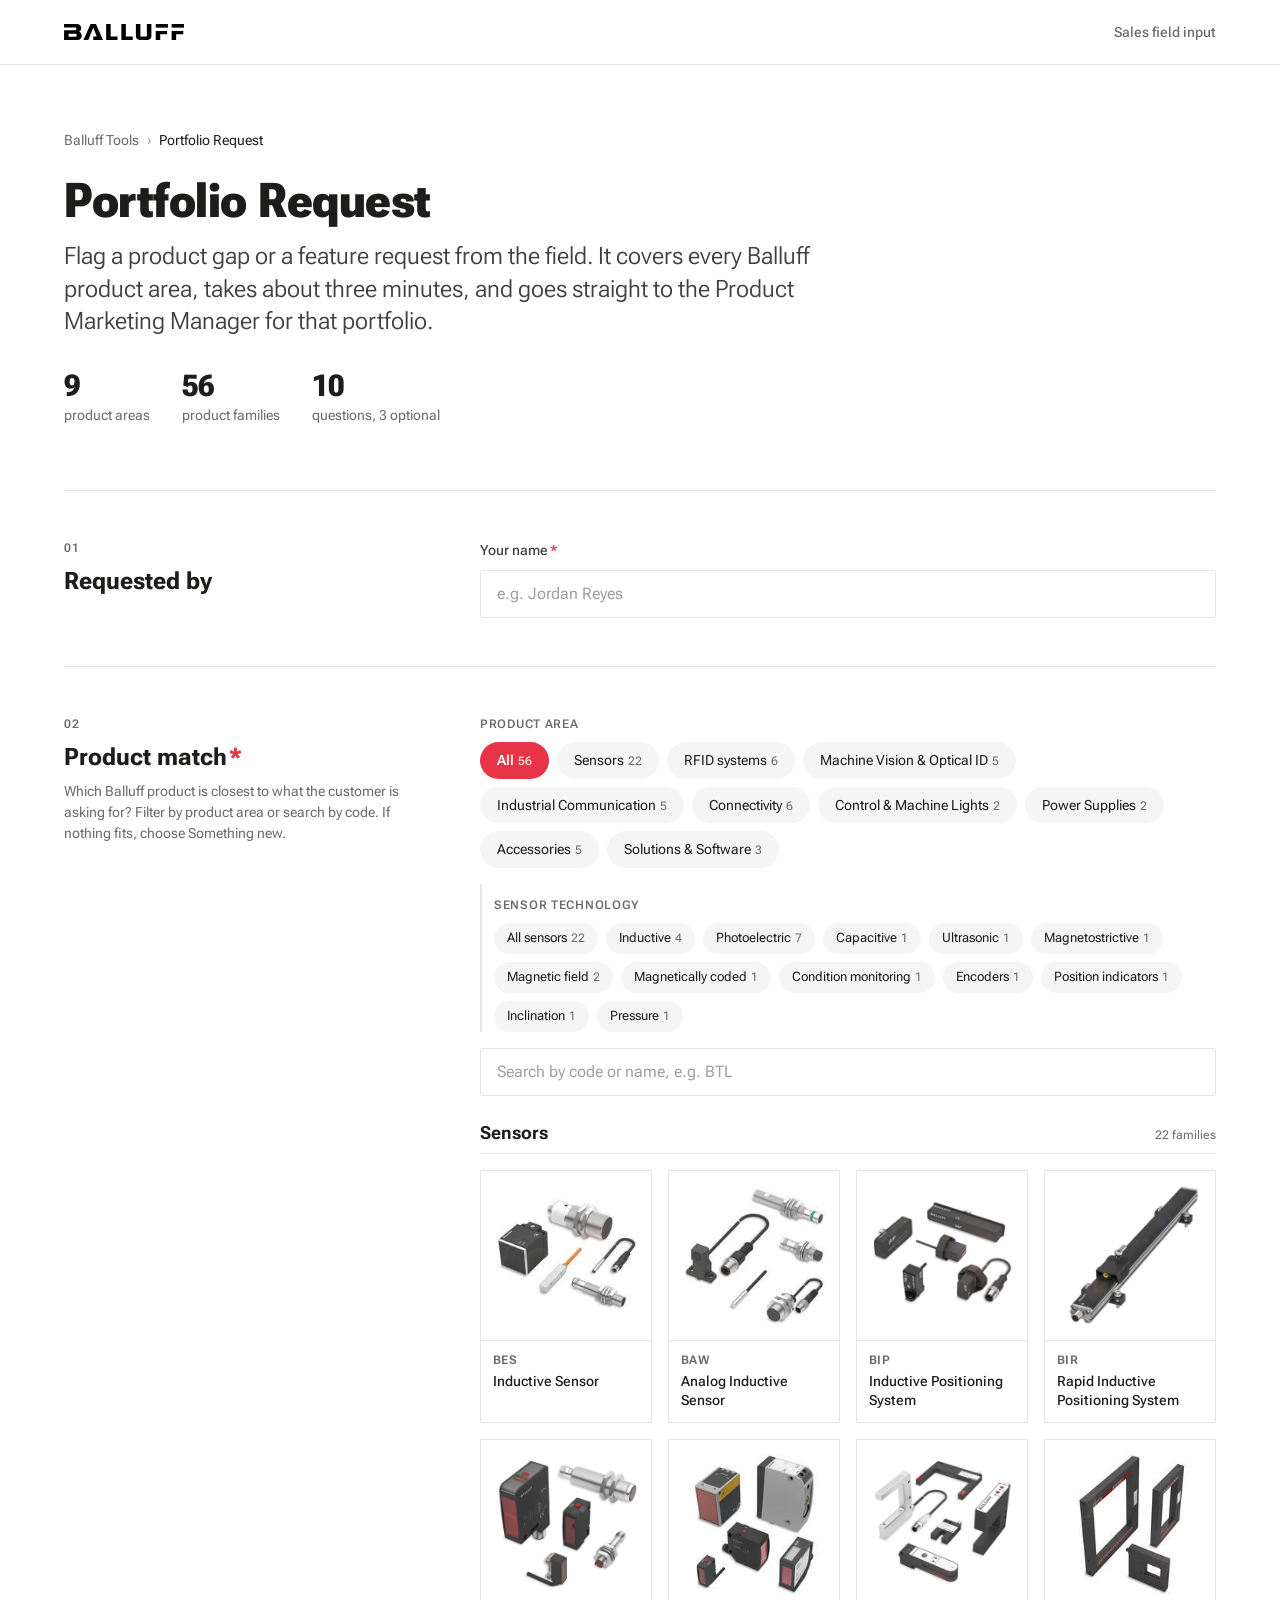
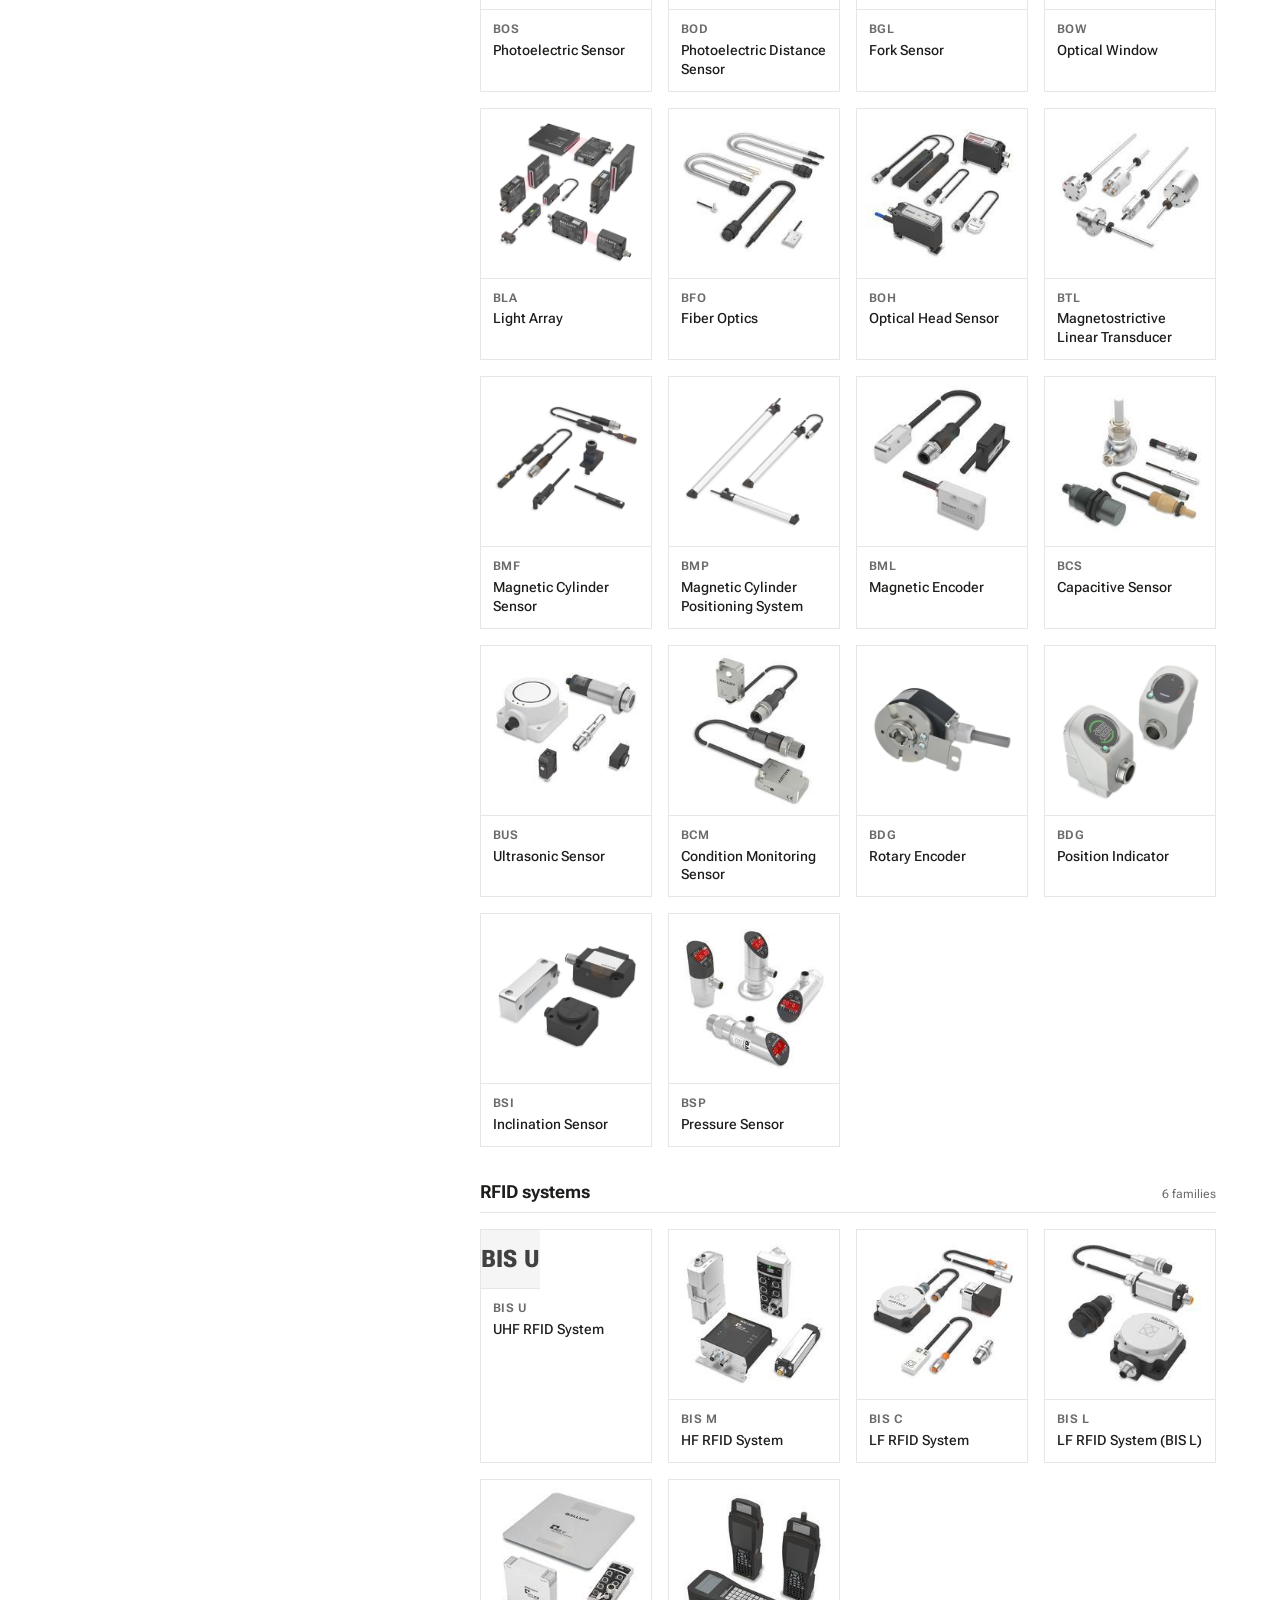
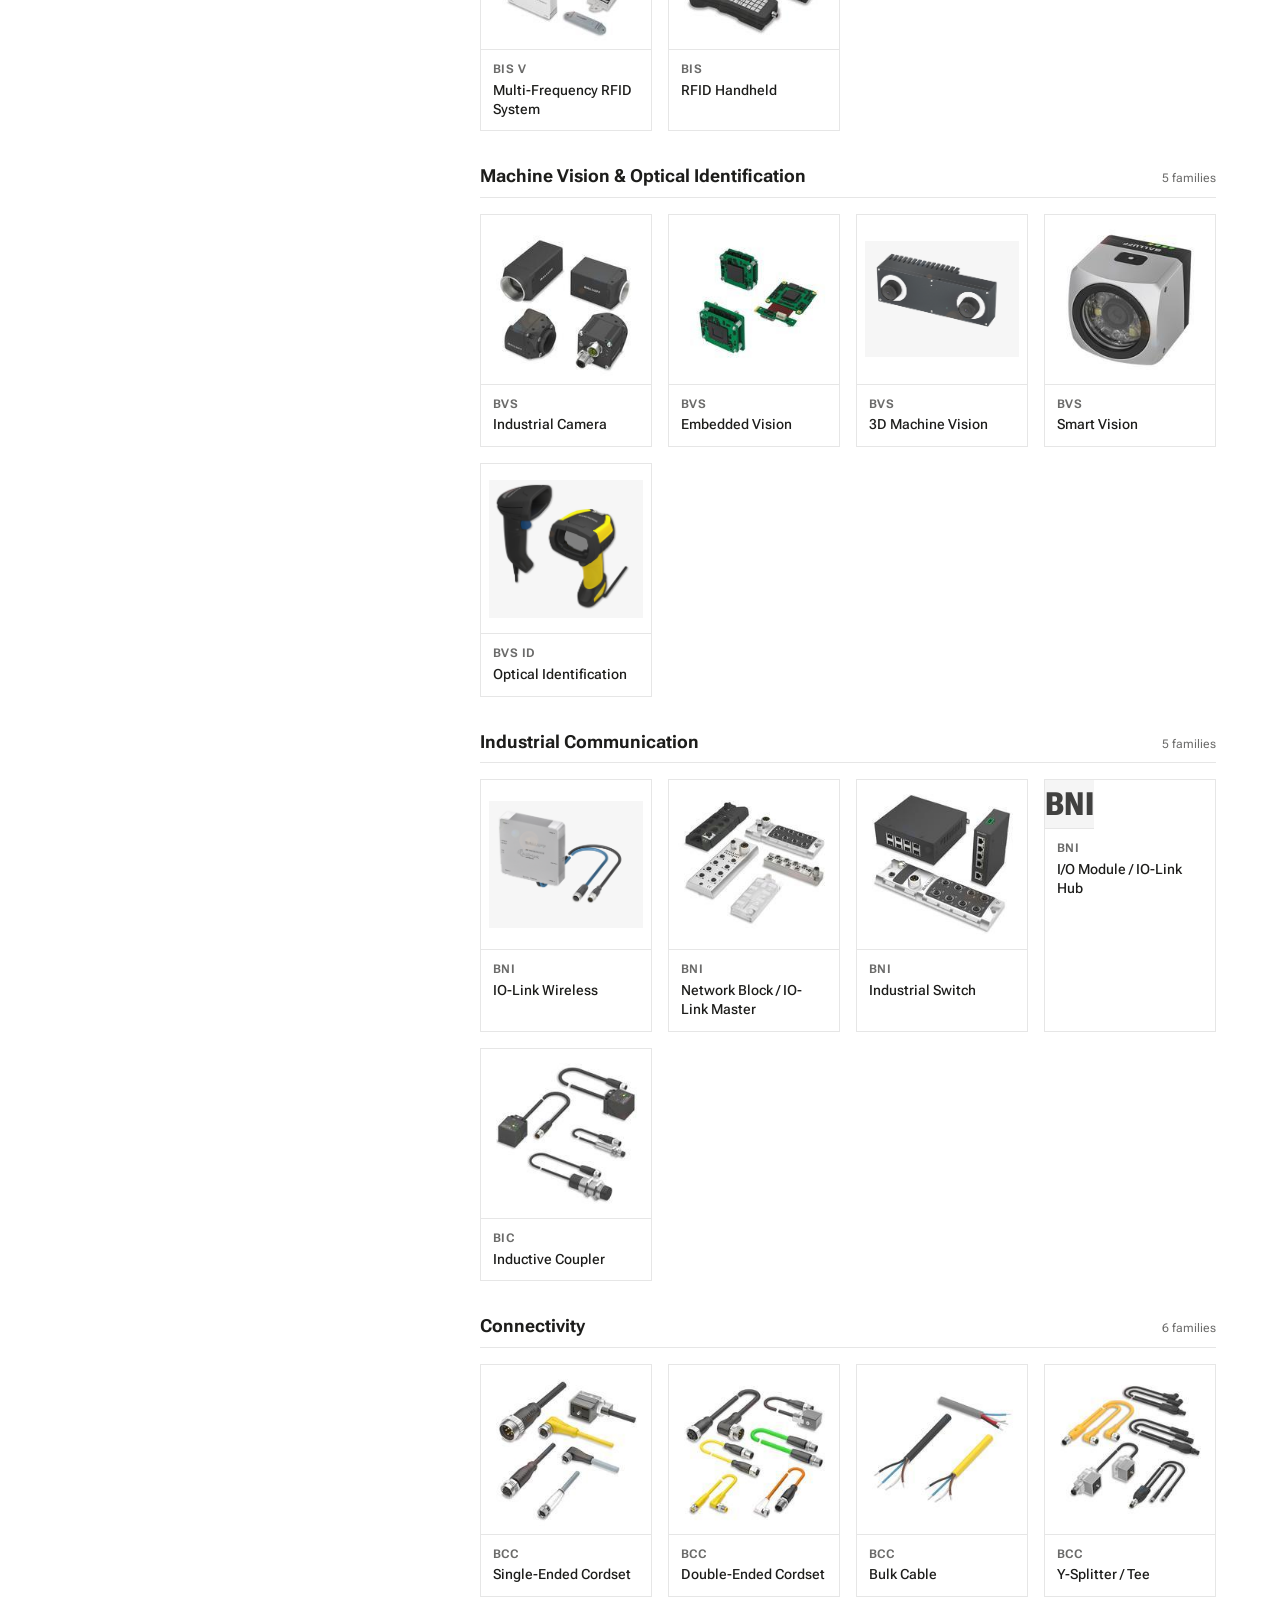
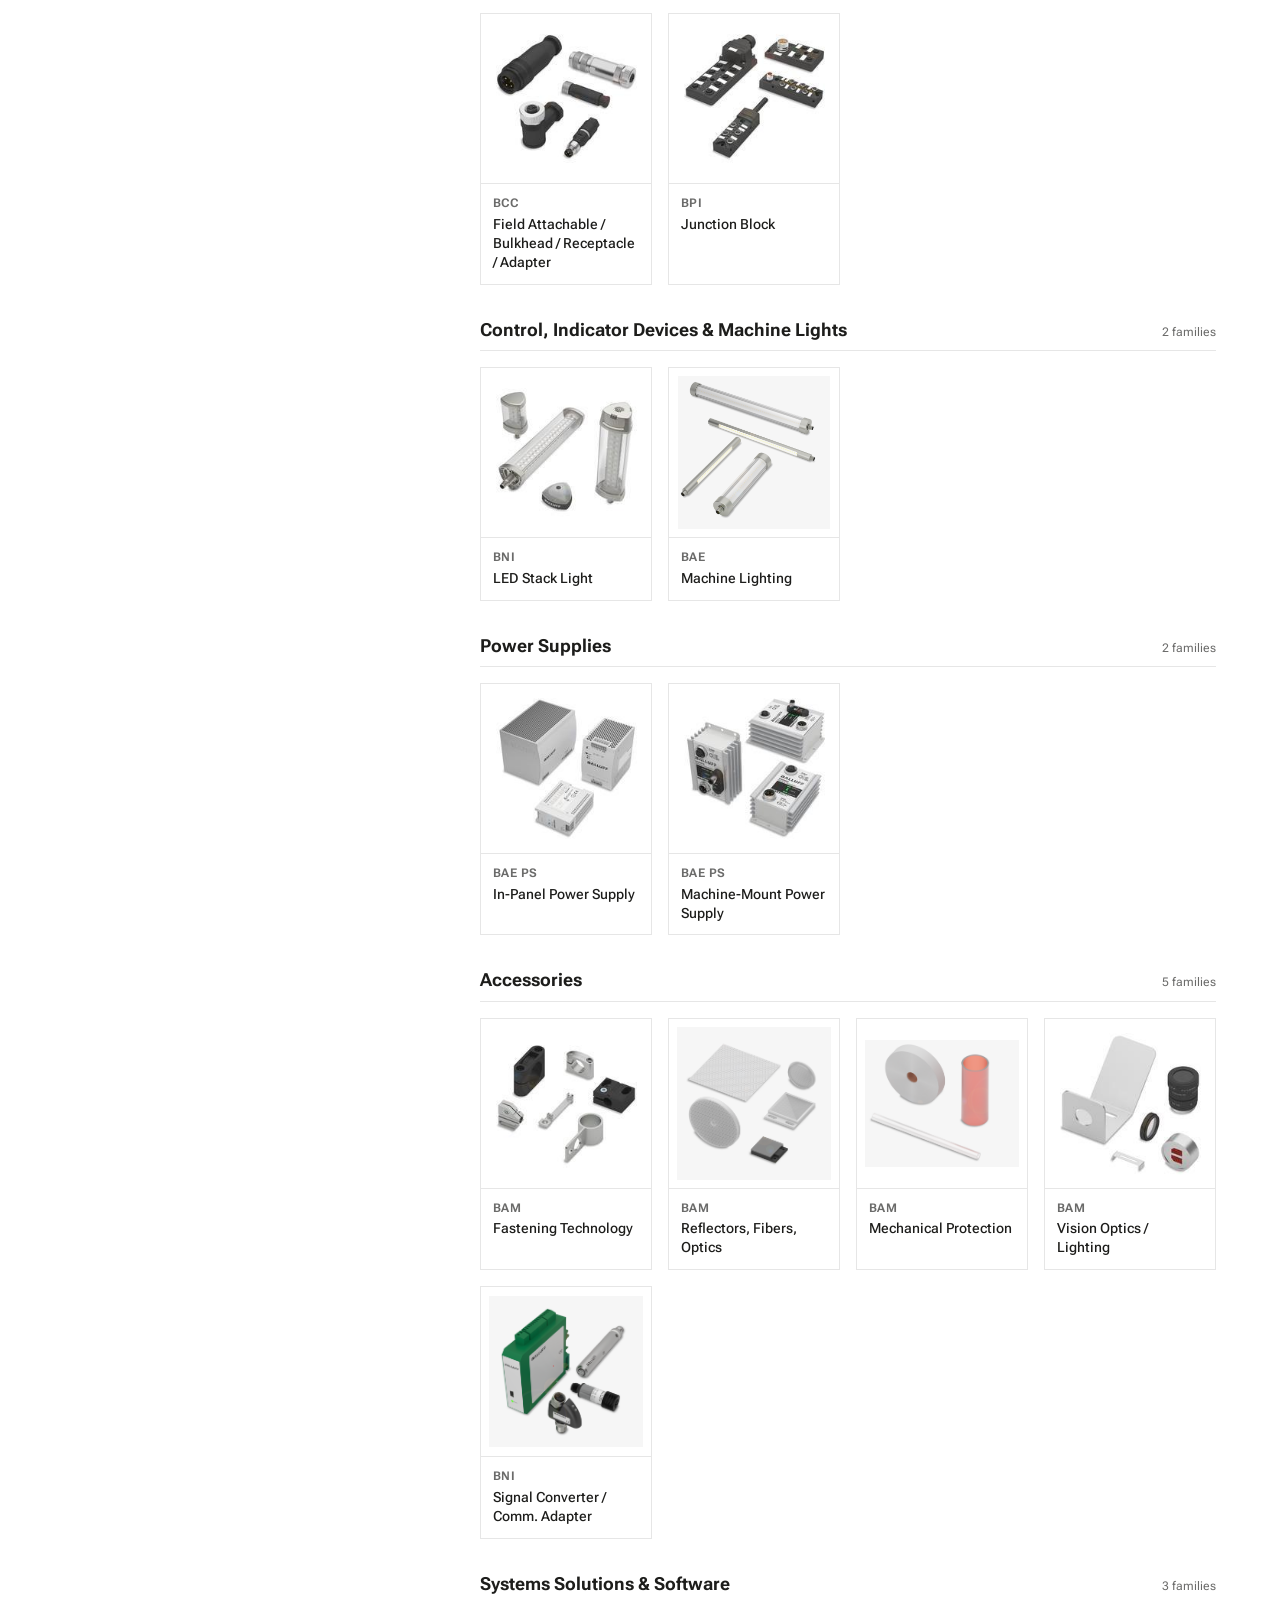
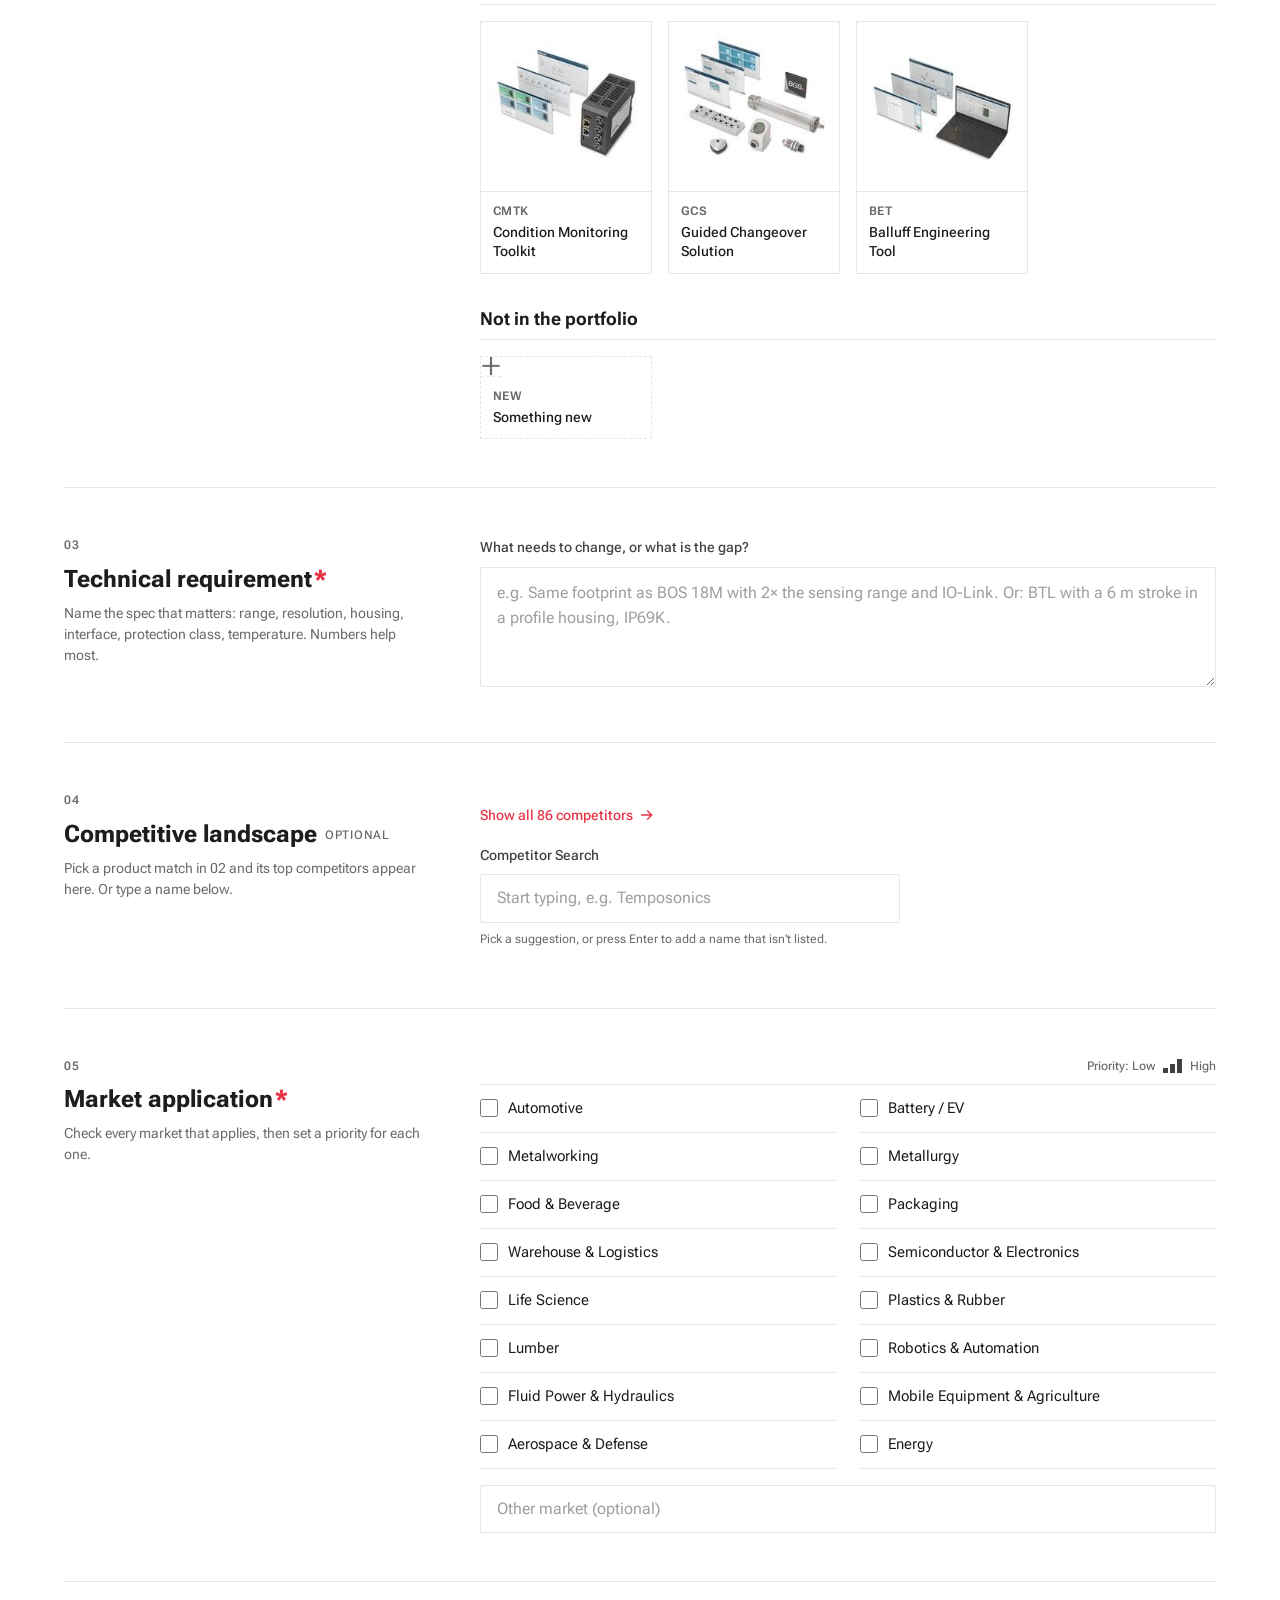
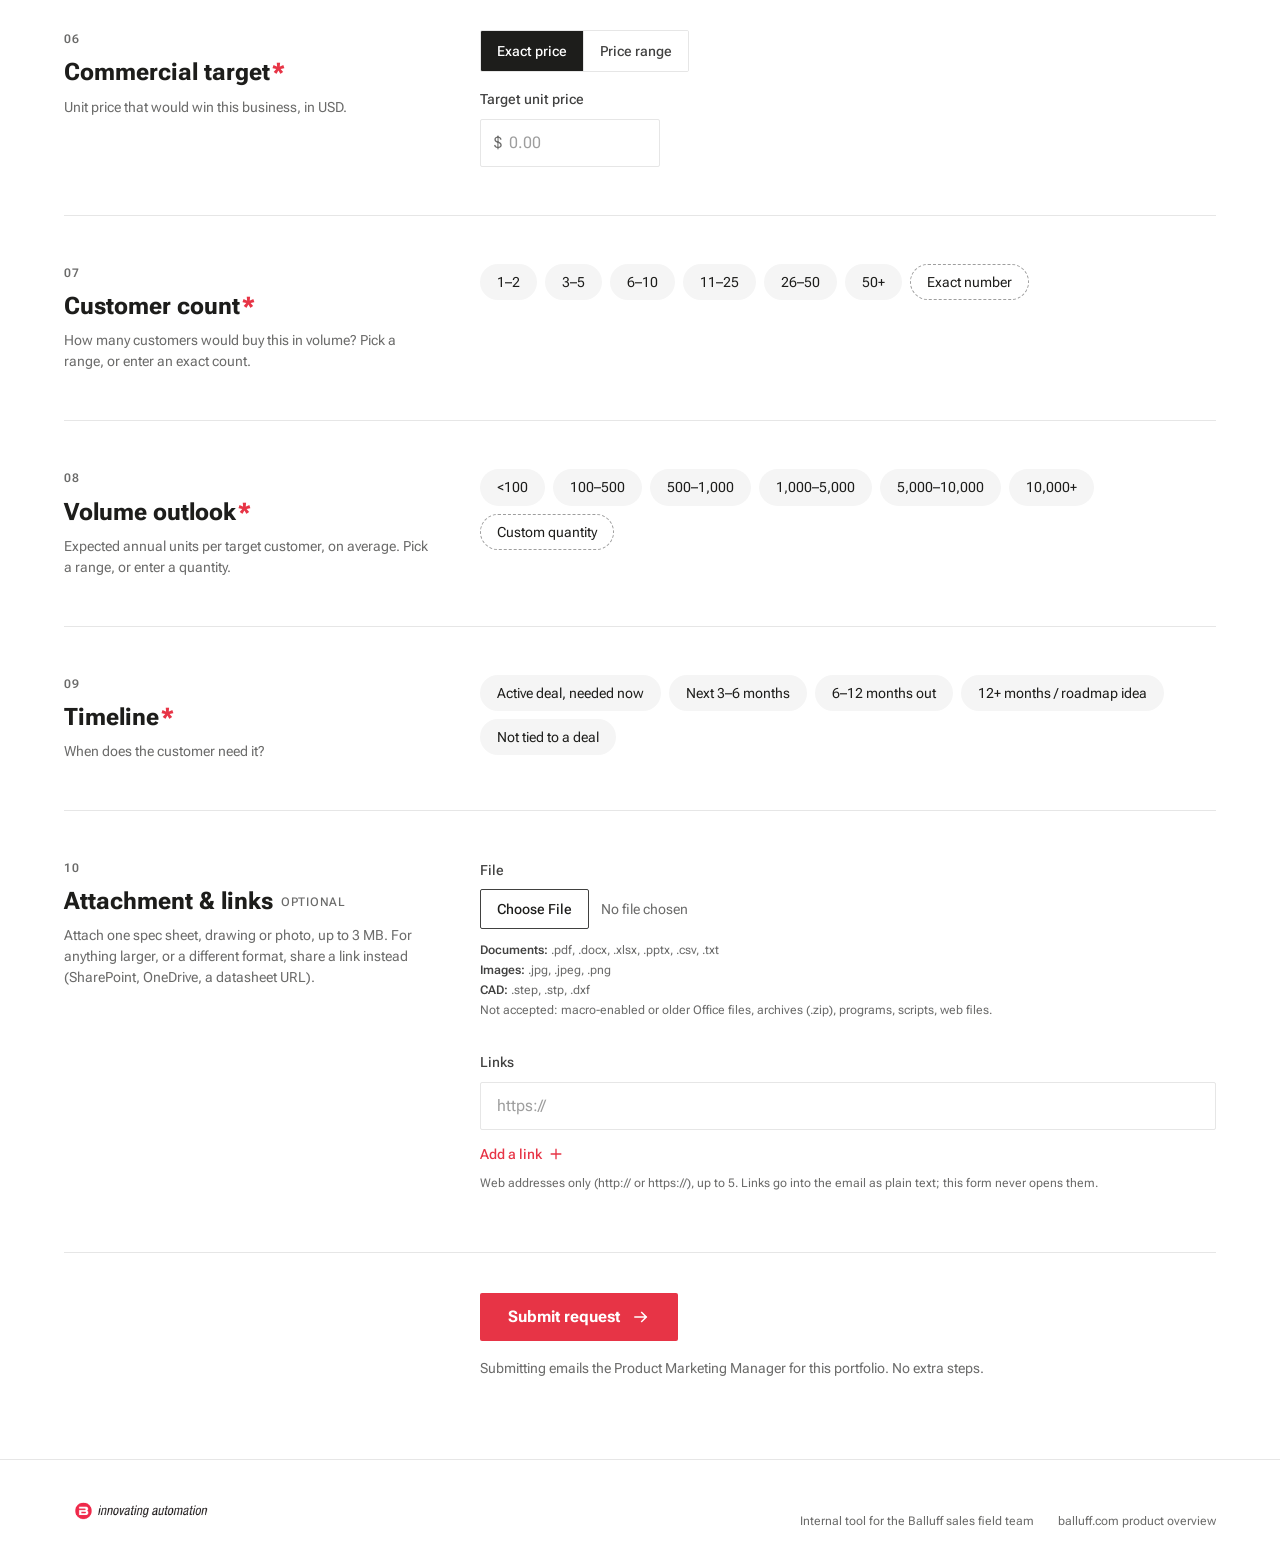
==== commit ac84d7a3: "Survey: add product photos for 54 of 56 families - Rename the new photos to product-key filenames (U" ====
--- a/portfolio-survey/index.html
+++ b/portfolio-survey/index.html
@@ -687,14 +687,14 @@
    so older drafts and email filters keep working. */
 var PRODUCTS = [
   // Sensors
-  {key:"bes", area:"sensors", tech:"inductive", seg:"inductive", code:"BES", name:"Inductive Sensor", blurb:"Inductive proximity sensor for metal targets"},
-  {key:"baw", area:"sensors", tech:"inductive", seg:"inductive", code:"BAW", name:"Analog Inductive Sensor", blurb:"Inductive distance measurement with analog output"},
+  {key:"bes", area:"sensors", tech:"inductive", seg:"inductive", code:"BES", name:"Inductive Sensor", blurb:"Inductive proximity sensor for metal targets", img:"photos/bes.jpg"},
+  {key:"baw", area:"sensors", tech:"inductive", seg:"inductive", code:"BAW", name:"Analog Inductive Sensor", blurb:"Inductive distance measurement with analog output", img:"photos/baw.jpg"},
   {key:"bip", area:"sensors", tech:"inductive", seg:"inductive", code:"BIP", name:"Inductive Positioning System", blurb:"Analog inductive linear positioning", img:"photos/bip.jpg"},
   {key:"bir", area:"sensors", tech:"inductive", seg:"inductive", code:"BIR", name:"Rapid Inductive Positioning System", blurb:"High-speed inductive positioning", img:"photos/bir.jpg"},
   {key:"bos", area:"sensors", tech:"photoelectric", seg:"photoelectric", code:"BOS", name:"Photoelectric Sensor", blurb:"Standard photoelectric sensor", img:"photos/bos.jpg"},
-  {key:"bod", area:"sensors", tech:"photoelectric", seg:"distance", code:"BOD", name:"Photoelectric Distance Sensor", blurb:"Laser / optical distance measurement"},
+  {key:"bod", area:"sensors", tech:"photoelectric", seg:"distance", code:"BOD", name:"Photoelectric Distance Sensor", blurb:"Laser / optical distance measurement", img:"photos/bod.jpg"},
   {key:"bgl", area:"sensors", tech:"photoelectric", seg:"photoelectric", code:"BGL", name:"Fork Sensor", blurb:"Fork (slot) photoelectric sensor", img:"photos/bgl.jpg"},
-  {key:"bow", area:"sensors", tech:"photoelectric", seg:"photoelectric", code:"BOW", name:"Optical Window", blurb:"Optical window sensor for detecting parts passing through"},
+  {key:"bow", area:"sensors", tech:"photoelectric", seg:"photoelectric", code:"BOW", name:"Optical Window", blurb:"Optical window sensor for detecting parts passing through", img:"photos/bow.jpg"},
   {key:"bla", area:"sensors", tech:"photoelectric", seg:"photoelectric", code:"BLA", name:"Light Array", blurb:"Light grid / area sensing array", img:"photos/bla.jpg"},
   {key:"bfo", area:"sensors", tech:"photoelectric", seg:"photoelectric", code:"BFO", name:"Fiber Optics", blurb:"Fiber-optic amplifier + fiber cables", img:"photos/bfo.jpg"},
   {key:"boh", area:"sensors", tech:"photoelectric", seg:"photoelectric", code:"BOH", name:"Optical Head Sensor", blurb:"Fiber-optic sensor head", img:"photos/boh.jpg"},
@@ -702,63 +702,63 @@
   {key:"bmf", area:"sensors", tech:"magnetic-field", seg:"cylinder", code:"BMF", name:"Magnetic Cylinder Sensor", blurb:"Magnetic field sensor for pneumatic cylinders", img:"photos/bmf.jpg"},
   {key:"bmp", area:"sensors", tech:"magnetic-field", seg:"cylinder", code:"BMP", name:"Magnetic Cylinder Positioning System", blurb:"Continuous position sensing for cylinders", img:"photos/bmp.jpg"},
   {key:"bml", area:"sensors", tech:"magnetic-coded", seg:"linear", code:"BML", name:"Magnetic Encoder", blurb:"Magnetically coded linear / rotary encoder", img:"photos/bml.jpg"},
-  {key:"bcs", area:"sensors", tech:"capacitive", seg:"capacitive", code:"BCS", name:"Capacitive Sensor", blurb:"Capacitive sensing, level detection"},
-  {key:"bus", area:"sensors", tech:"ultrasonic", seg:"ultrasonic", code:"BUS", name:"Ultrasonic Sensor", blurb:"Ultrasonic detection and distance"},
-  {key:"bcm", area:"sensors", tech:"condition", seg:"condmon", code:"BCM", name:"Condition Monitoring Sensor", blurb:"Vibration, temperature, humidity monitoring"},
+  {key:"bcs", area:"sensors", tech:"capacitive", seg:"capacitive", code:"BCS", name:"Capacitive Sensor", blurb:"Capacitive sensing, level detection", img:"photos/bcs.jpg"},
+  {key:"bus", area:"sensors", tech:"ultrasonic", seg:"ultrasonic", code:"BUS", name:"Ultrasonic Sensor", blurb:"Ultrasonic detection and distance", img:"photos/bus.jpg"},
+  {key:"bcm", area:"sensors", tech:"condition", seg:"condmon", code:"BCM", name:"Condition Monitoring Sensor", blurb:"Vibration, temperature, humidity monitoring", img:"photos/bcm.jpg"},
   {key:"bdg-rotary-encoder", area:"sensors", tech:"encoders", seg:"encoder", code:"BDG", name:"Rotary Encoder", blurb:"Absolute / incremental rotary encoder", img:"photos/bdg-rotary-encoder.jpg"},
   {key:"bdg-position-indicator", area:"sensors", tech:"indicators", seg:"posindicator", code:"BDG", name:"Position Indicator", blurb:"Digital position/value display module", img:"photos/bdg-position-indicator.jpg"},
   {key:"bsi", area:"sensors", tech:"inclination", seg:"inclination", code:"BSI", name:"Inclination Sensor", blurb:"Tilt / inclination sensor", img:"photos/bsi.jpg"},
-  {key:"bsp", area:"sensors", tech:"pressure", seg:"pressure", code:"BSP", name:"Pressure Sensor", blurb:"Pressure sensing for fluids and gases"},
+  {key:"bsp", area:"sensors", tech:"pressure", seg:"pressure", code:"BSP", name:"Pressure Sensor", blurb:"Pressure sensing for fluids and gases", img:"photos/bsp.jpg"},
 
   // RFID systems
   {key:"bis-u", area:"rfid", seg:"rfid", code:"BIS U", name:"UHF RFID System", blurb:"Long-range identification, bulk reading"},
-  {key:"bis-m", area:"rfid", seg:"rfid", code:"BIS M", name:"HF RFID System", blurb:"13.56 MHz read/write identification"},
-  {key:"bis-c", area:"rfid", seg:"rfid", code:"BIS C", name:"LF RFID System", blurb:"Low-frequency identification, tool ID"},
-  {key:"bis-l", area:"rfid", seg:"rfid", code:"BIS L", name:"LF RFID System (BIS L)", blurb:"Low-frequency read-only / read-write"},
-  {key:"rfid-eval", area:"rfid", seg:"rfid", code:"BIS V", name:"Multi-Frequency RFID System", blurb:"One processor for LF, HF and UHF read/write heads"},
-  {key:"rfid-handheld", area:"rfid", seg:"rfid", code:"", name:"RFID Handheld", blurb:"Mobile readers for industrial RFID"},
+  {key:"bis-m", area:"rfid", seg:"rfid", code:"BIS M", name:"HF RFID System", blurb:"13.56 MHz read/write identification", img:"photos/bis-m.jpg"},
+  {key:"bis-c", area:"rfid", seg:"rfid", code:"BIS C", name:"LF RFID System", blurb:"Low-frequency identification, tool ID", img:"photos/bis-c.jpg"},
+  {key:"bis-l", area:"rfid", seg:"rfid", code:"BIS L", name:"LF RFID System (BIS L)", blurb:"Low-frequency read-only / read-write", img:"photos/bis-l.jpg"},
+  {key:"rfid-eval", area:"rfid", seg:"rfid", code:"BIS V", name:"Multi-Frequency RFID System", blurb:"One processor for LF, HF and UHF read/write heads", img:"photos/rfid-eval.jpg"},
+  {key:"rfid-handheld", area:"rfid", seg:"rfid", code:"BIS", name:"RFID Handheld", blurb:"Mobile readers for industrial RFID", img:"photos/rfid-handheld.jpg"},
 
   // Machine Vision and Optical Identification
-  {key:"vision-cameras", area:"vision", seg:"cameras", code:"", name:"Industrial Camera", blurb:"Area-scan cameras, GigE / USB3 Vision"},
-  {key:"vision-embedded", area:"vision", seg:"cameras", code:"", name:"Embedded Vision", blurb:"Board-level and embedded camera modules"},
-  {key:"vision-3d", area:"vision", seg:"vision3d", code:"", name:"3D Machine Vision", blurb:"3D sensing and measurement"},
-  {key:"vision-smart", area:"vision", seg:"smartvision", code:"BVS", name:"Smart Vision", blurb:"Smart cameras and vision sensors"},
-  {key:"vision-optid", area:"vision", seg:"codereader", code:"BVS ID", name:"Optical Identification", blurb:"1D/2D code readers"},
+  {key:"vision-cameras", area:"vision", seg:"cameras", code:"BVS", name:"Industrial Camera", blurb:"Area-scan cameras, GigE / USB3 Vision", img:"photos/vision-cameras.jpg"},
+  {key:"vision-embedded", area:"vision", seg:"cameras", code:"BVS", name:"Embedded Vision", blurb:"Board-level and embedded camera modules", img:"photos/vision-embedded.jpg"},
+  {key:"vision-3d", area:"vision", seg:"vision3d", code:"BVS", name:"3D Machine Vision", blurb:"3D sensing and measurement", img:"photos/vision-3d.png"},
+  {key:"vision-smart", area:"vision", seg:"smartvision", code:"BVS", name:"Smart Vision", blurb:"Smart cameras and vision sensors", img:"photos/vision-smart.jpg"},
+  {key:"vision-optid", area:"vision", seg:"codereader", code:"BVS ID", name:"Optical Identification", blurb:"1D/2D code readers", img:"photos/vision-optid.png"},
 
   // Industrial Communication
-  {key:"iol-wireless", area:"comms", seg:"iolink", code:"", name:"IO-Link Wireless", blurb:"Wireless IO-Link masters and hubs"},
-  {key:"bni-network", area:"comms", seg:"iolink", code:"BNI", name:"Network Block / IO-Link Master", blurb:"Fieldbus network blocks, IO-Link masters"},
-  {key:"comms-switches", area:"comms", seg:"ethswitch", code:"", name:"Industrial Switch", blurb:"Industrial Ethernet switches"},
+  {key:"iol-wireless", area:"comms", seg:"iolink", code:"BNI", name:"IO-Link Wireless", blurb:"Wireless IO-Link masters and hubs", img:"photos/iol-wireless.png"},
+  {key:"bni-network", area:"comms", seg:"iolink", code:"BNI", name:"Network Block / IO-Link Master", blurb:"Fieldbus network blocks, IO-Link masters", img:"photos/bni-network.jpg"},
+  {key:"comms-switches", area:"comms", seg:"ethswitch", code:"BNI", name:"Industrial Switch", blurb:"Industrial Ethernet switches", img:"photos/comms-switches.jpg"},
   {key:"bni-io", area:"comms", seg:"iolink", code:"BNI", name:"I/O Module / IO-Link Hub", blurb:"Distributed I/O and IO-Link hubs"},
-  {key:"bic", area:"comms", seg:"coupler", code:"BIC", name:"Inductive Coupler", blurb:"Contactless power and signal transfer"},
+  {key:"bic", area:"comms", seg:"coupler", code:"BIC", name:"Inductive Coupler", blurb:"Contactless power and signal transfer", img:"photos/bic.jpg"},
 
   // Connectivity
-  {key:"bcc-single", area:"connectivity", seg:"cordsets", code:"BCC", name:"Single-Ended Cordset", blurb:"Molded connector on one end"},
-  {key:"bcc-double", area:"connectivity", seg:"cordsets", code:"BCC", name:"Double-Ended Cordset", blurb:"Connector-to-connector cables"},
-  {key:"bcc-bulk", area:"connectivity", seg:"cordsets", code:"BCC", name:"Bulk Cable", blurb:"Cable by the meter"},
-  {key:"bcc-splitters", area:"connectivity", seg:"cordsets", code:"BCC", name:"Y-Splitter / Tee", blurb:"Signal splitting and branching"},
-  {key:"bcc-bulkheads", area:"connectivity", seg:"cordsets", code:"BCC", name:"Field Attachable / Bulkhead / Receptacle / Adapter", blurb:"Field-wireable connectors, panel feed-throughs, receptacles and adapters"},
-  {key:"junction-blocks", area:"connectivity", seg:"cordsets", code:"", name:"Junction Block", blurb:"Passive distribution boxes"},
+  {key:"bcc-single", area:"connectivity", seg:"cordsets", code:"BCC", name:"Single-Ended Cordset", blurb:"Molded connector on one end", img:"photos/bcc-single.jpg"},
+  {key:"bcc-double", area:"connectivity", seg:"cordsets", code:"BCC", name:"Double-Ended Cordset", blurb:"Connector-to-connector cables", img:"photos/bcc-double.jpg"},
+  {key:"bcc-bulk", area:"connectivity", seg:"cordsets", code:"BCC", name:"Bulk Cable", blurb:"Cable by the meter", img:"photos/bcc-bulk.jpg"},
+  {key:"bcc-splitters", area:"connectivity", seg:"cordsets", code:"BCC", name:"Y-Splitter / Tee", blurb:"Signal splitting and branching", img:"photos/bcc-splitters.jpg"},
+  {key:"bcc-bulkheads", area:"connectivity", seg:"cordsets", code:"BCC", name:"Field Attachable / Bulkhead / Receptacle / Adapter", blurb:"Field-wireable connectors, panel feed-throughs, receptacles and adapters", img:"photos/bcc-bulkheads.jpg"},
+  {key:"junction-blocks", area:"connectivity", seg:"cordsets", code:"BPI", name:"Junction Block", blurb:"Passive distribution boxes", img:"photos/junction-blocks.jpg"},
 
   // Control devices, indicator devices, LED machine lights
-  {key:"smartlight", area:"hmi", seg:"indicators", code:"", name:"LED Stack Light", blurb:"SmartLight IO-Link stack lights: segment, run-light and level modes"},
-  {key:"machine-lights", area:"hmi", seg:"machinelights", code:"", name:"Machine Lighting", blurb:"LED machine and work-area lights"},
+  {key:"smartlight", area:"hmi", seg:"indicators", code:"BNI", name:"LED Stack Light", blurb:"SmartLight IO-Link stack lights: segment, run-light and level modes", img:"photos/smartlight.jpg"},
+  {key:"machine-lights", area:"hmi", seg:"machinelights", code:"BAE", name:"Machine Lighting", blurb:"LED machine and work-area lights", img:"photos/machine-lights.png"},
 
   // Power supplies
-  {key:"bae-in-panel", area:"power", seg:"power", code:"BAE PS", name:"In-Panel Power Supply", blurb:"DIN-rail power supplies for the control cabinet, including Heartbeat and IO-Link versions"},
-  {key:"bae-machine-mount", area:"power", seg:"power", code:"BAE PS", name:"Machine-Mount Power Supply", blurb:"IP67 power supplies mounted on the machine, including Heartbeat and IO-Link versions"},
+  {key:"bae-in-panel", area:"power", seg:"power", code:"BAE PS", name:"In-Panel Power Supply", blurb:"DIN-rail power supplies for the control cabinet, including Heartbeat and IO-Link versions", img:"photos/bae-in-panel.jpg"},
+  {key:"bae-machine-mount", area:"power", seg:"power", code:"BAE PS", name:"Machine-Mount Power Supply", blurb:"IP67 power supplies mounted on the machine, including Heartbeat and IO-Link versions", img:"photos/bae-machine-mount.jpg"},
 
   // Accessories
-  {key:"bam-fastening", area:"accessories", seg:"mounting", code:"BAM", name:"Fastening Technology", blurb:"Mounting brackets, clamps, holders"},
-  {key:"bam-reflectors", area:"accessories", seg:"photoelectric", code:"BAM", name:"Reflectors, Fibers, Optics", blurb:"Reflectors and optical accessories"},
-  {key:"bam-protection", area:"accessories", seg:"mounting", code:"BAM", name:"Mechanical Protection", blurb:"Protective housings and covers"},
-  {key:"vision-optics-lighting", area:"accessories", seg:"visionoptlight", code:"", name:"Vision Optics / Lighting", blurb:"Lenses (C-mount, S-mount, liquid) and lights for vision systems"},
-  {key:"signal-converters", area:"accessories", seg:"converters", code:"", name:"Signal Converter / Comm. Adapter", blurb:"Signal conversion, communication adapters"},
+  {key:"bam-fastening", area:"accessories", seg:"mounting", code:"BAM", name:"Fastening Technology", blurb:"Mounting brackets, clamps, holders", img:"photos/bam-fastening.jpg"},
+  {key:"bam-reflectors", area:"accessories", seg:"photoelectric", code:"BAM", name:"Reflectors, Fibers, Optics", blurb:"Reflectors and optical accessories", img:"photos/bam-reflectors.png"},
+  {key:"bam-protection", area:"accessories", seg:"mounting", code:"BAM", name:"Mechanical Protection", blurb:"Protective housings and covers", img:"photos/bam-protection.png"},
+  {key:"vision-optics-lighting", area:"accessories", seg:"visionoptlight", code:"BAM", name:"Vision Optics / Lighting", blurb:"Lenses (C-mount, S-mount, liquid) and lights for vision systems", img:"photos/vision-optics-lighting.jpg"},
+  {key:"signal-converters", area:"accessories", seg:"converters", code:"BNI", name:"Signal Converter / Comm. Adapter", blurb:"Signal conversion, communication adapters", img:"photos/signal-converters.png"},
 
   // Systems solutions & Software
-  {key:"cmtk", area:"solutions", seg:"cmtk", code:"CMTK", name:"Condition Monitoring Toolkit", blurb:"Condition monitoring with IO-Link sensors, data collection and dashboards"},
-  {key:"guided-gcs", area:"solutions", seg:"gcs", code:"GCS", name:"Guided Changeover Solution", blurb:"Operator-guided format changeover with position verification"},
-  {key:"bet", area:"solutions", seg:"bet", code:"BET", name:"Balluff Engineering Tool", blurb:"IO-Link device setup, parameterization and diagnostics"}
+  {key:"cmtk", area:"solutions", seg:"cmtk", code:"CMTK", name:"Condition Monitoring Toolkit", blurb:"Condition monitoring with IO-Link sensors, data collection and dashboards", img:"photos/cmtk.jpg"},
+  {key:"guided-gcs", area:"solutions", seg:"gcs", code:"GCS", name:"Guided Changeover Solution", blurb:"Operator-guided format changeover with position verification", img:"photos/guided-gcs.jpg"},
+  {key:"bet", area:"solutions", seg:"bet", code:"BET", name:"Balluff Engineering Tool", blurb:"IO-Link device setup, parameterization and diagnostics", img:"photos/bet.jpg"}
 ];
 
 /* Competitors per product segment. A product's `seg` picks its list; for
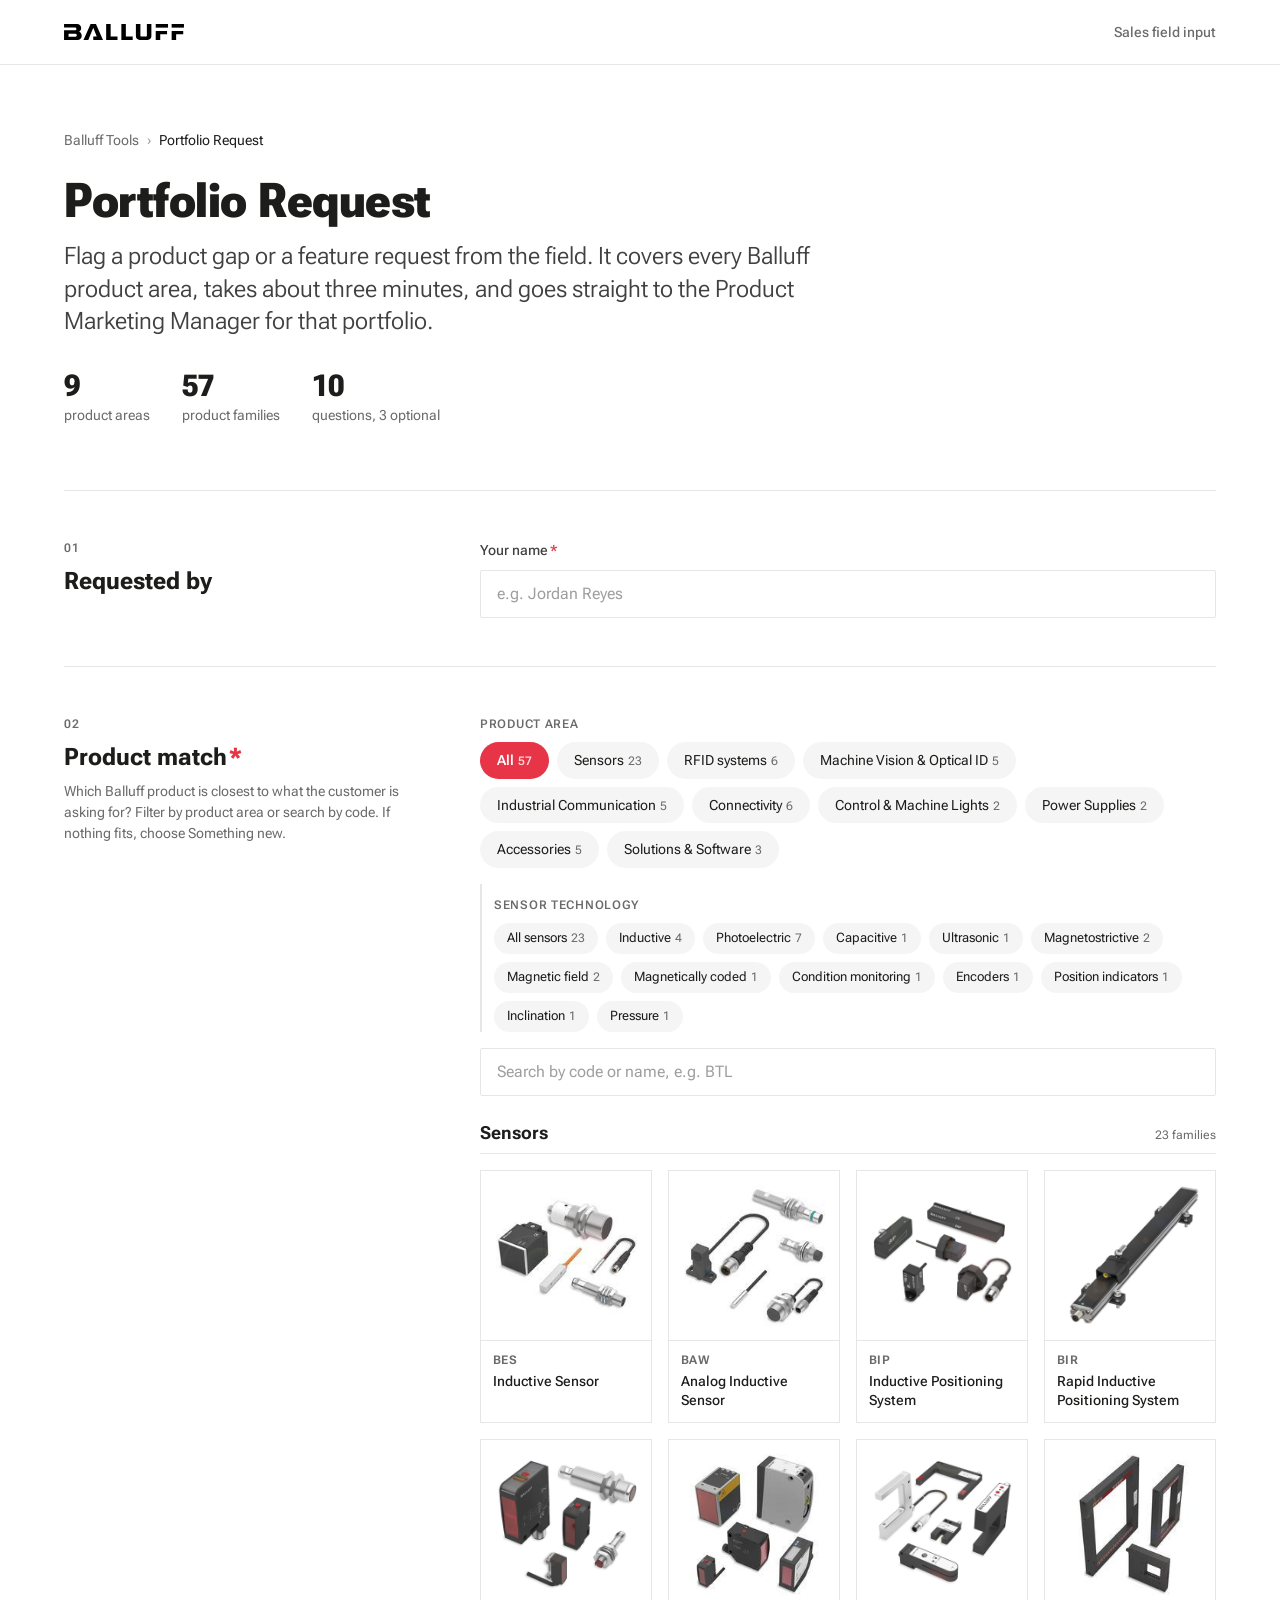
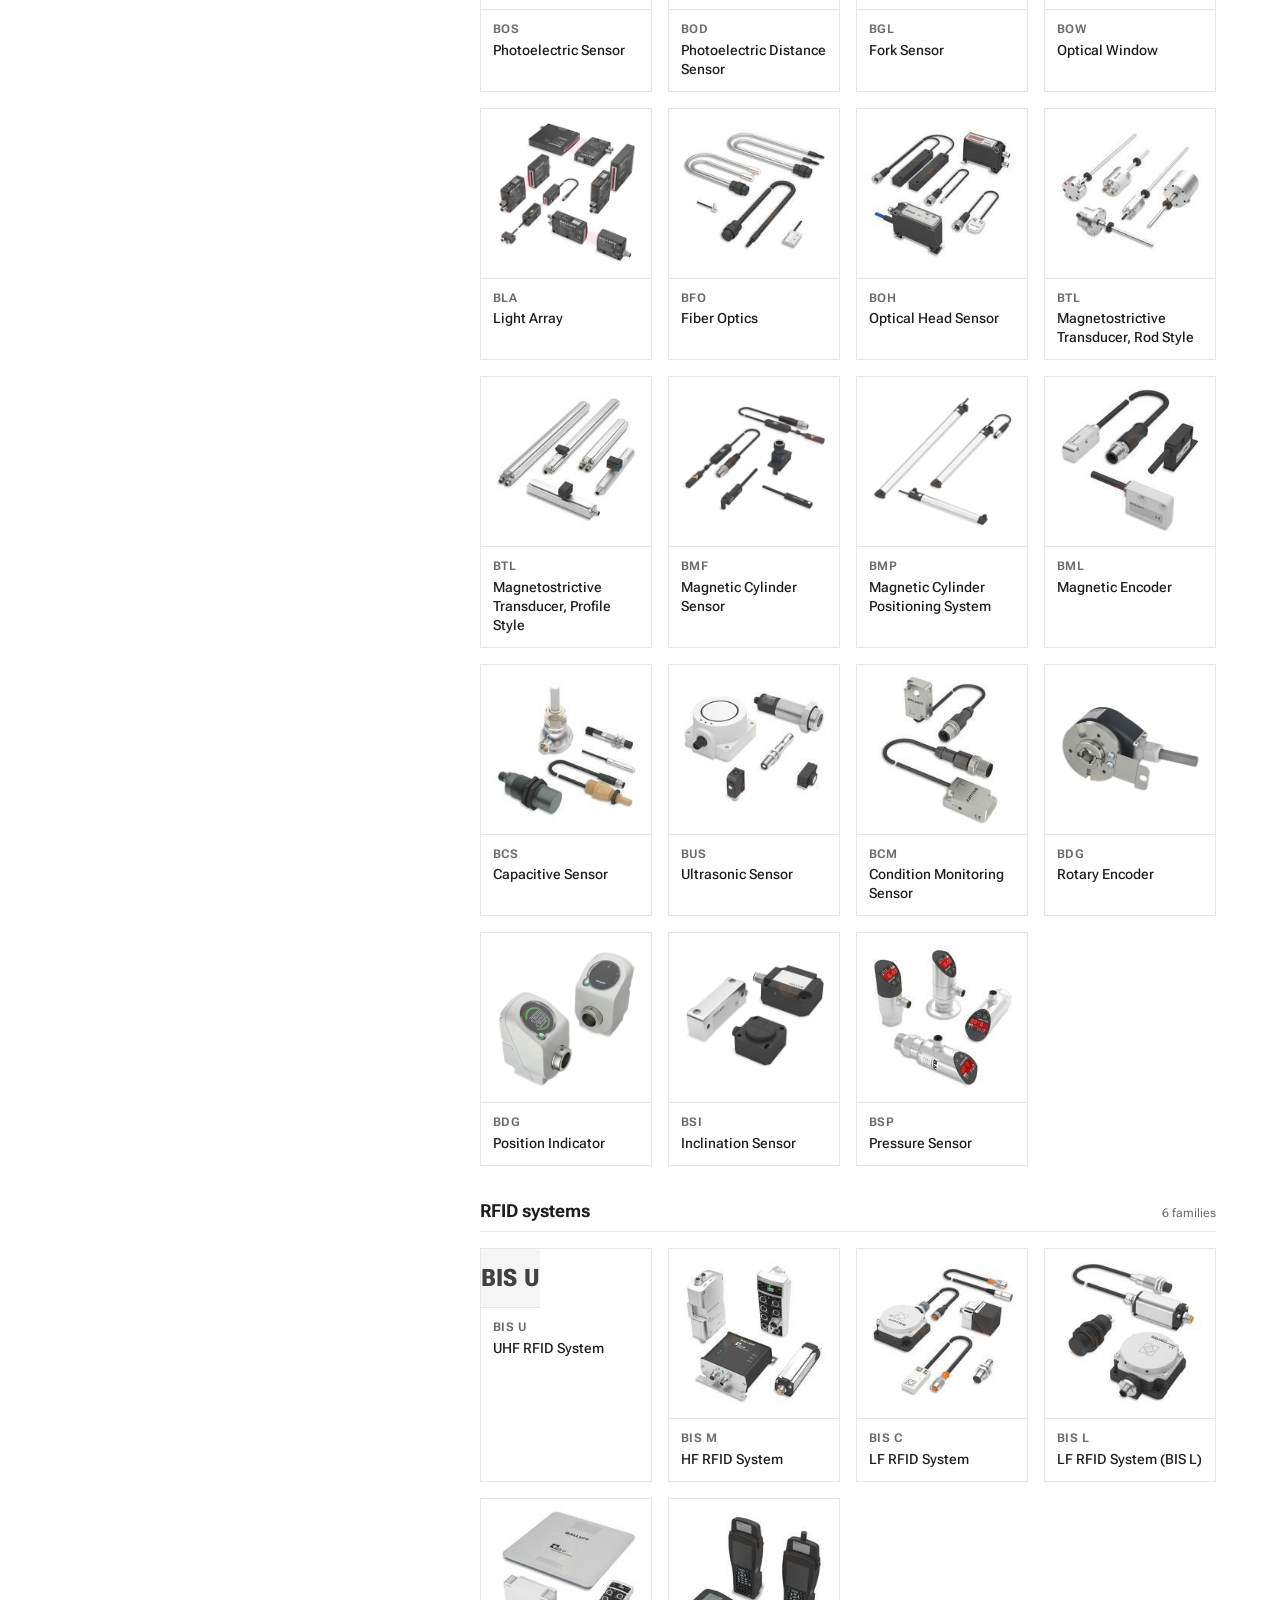
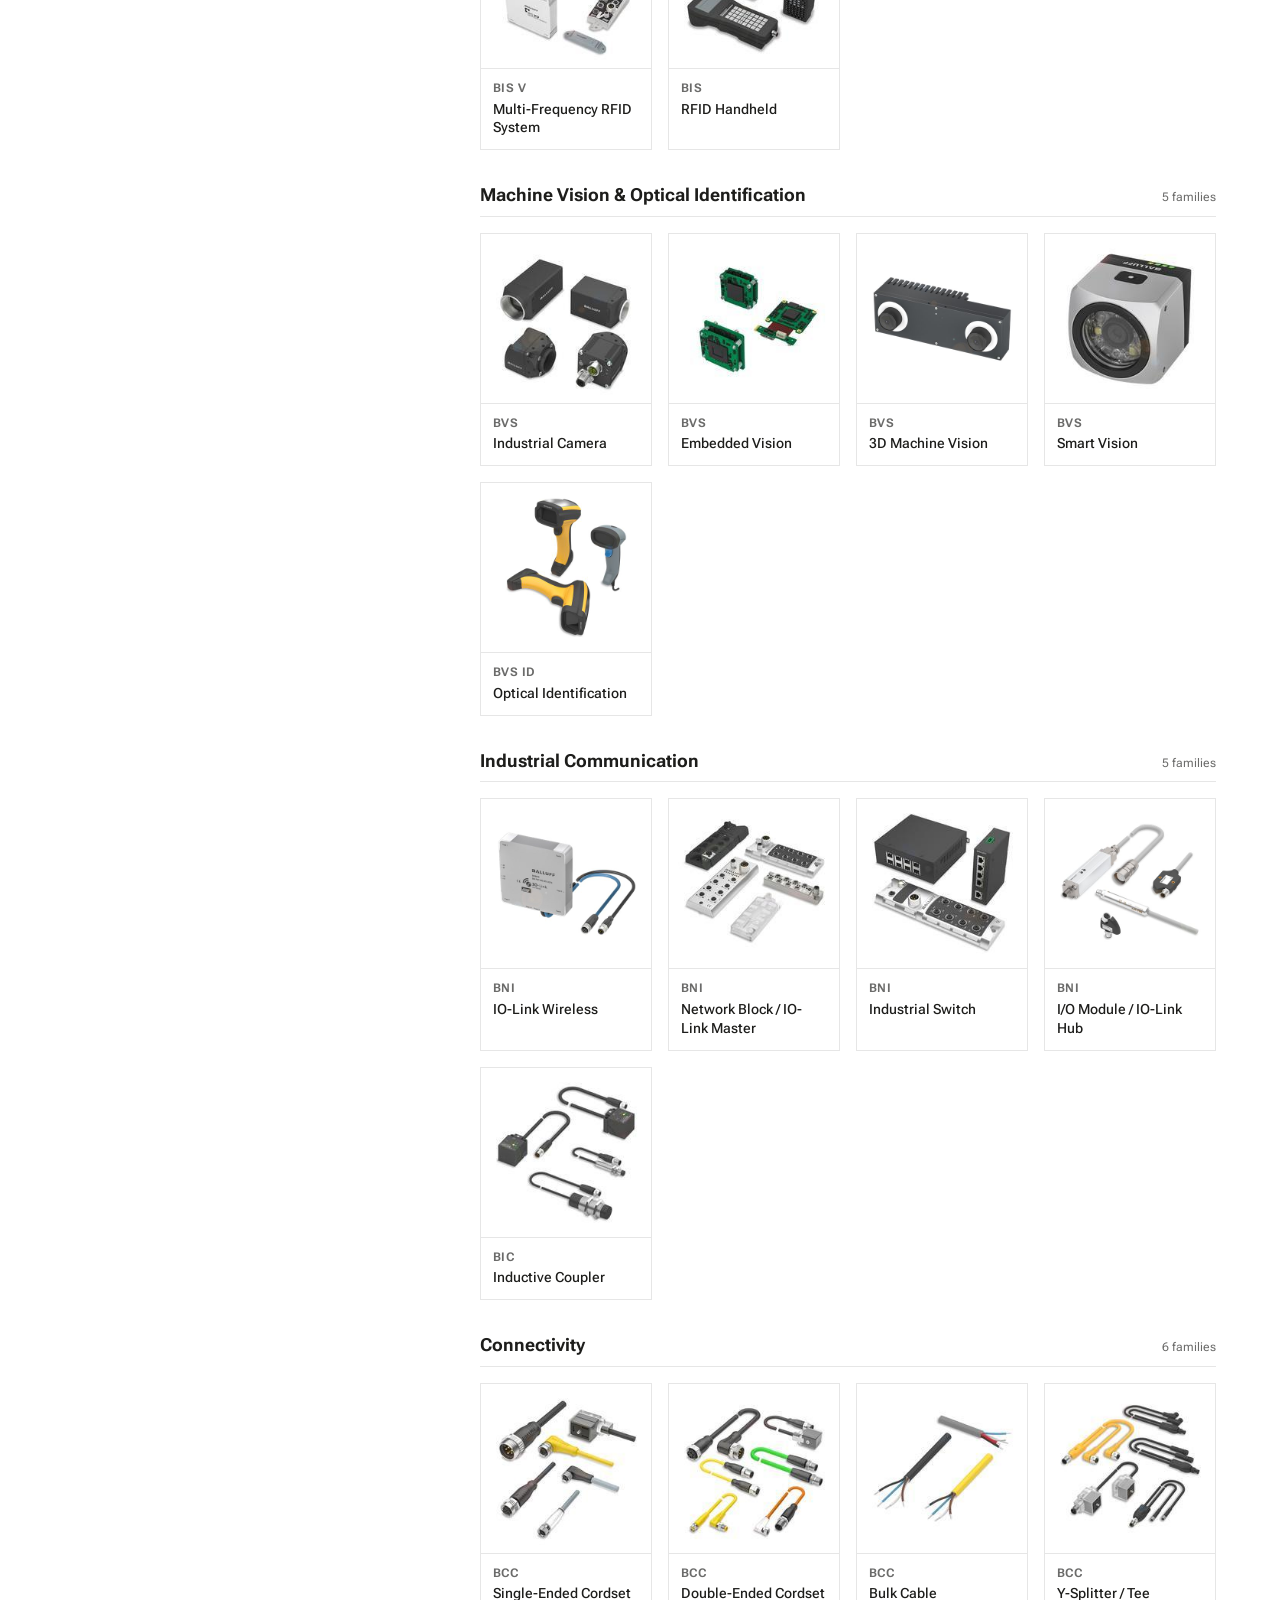
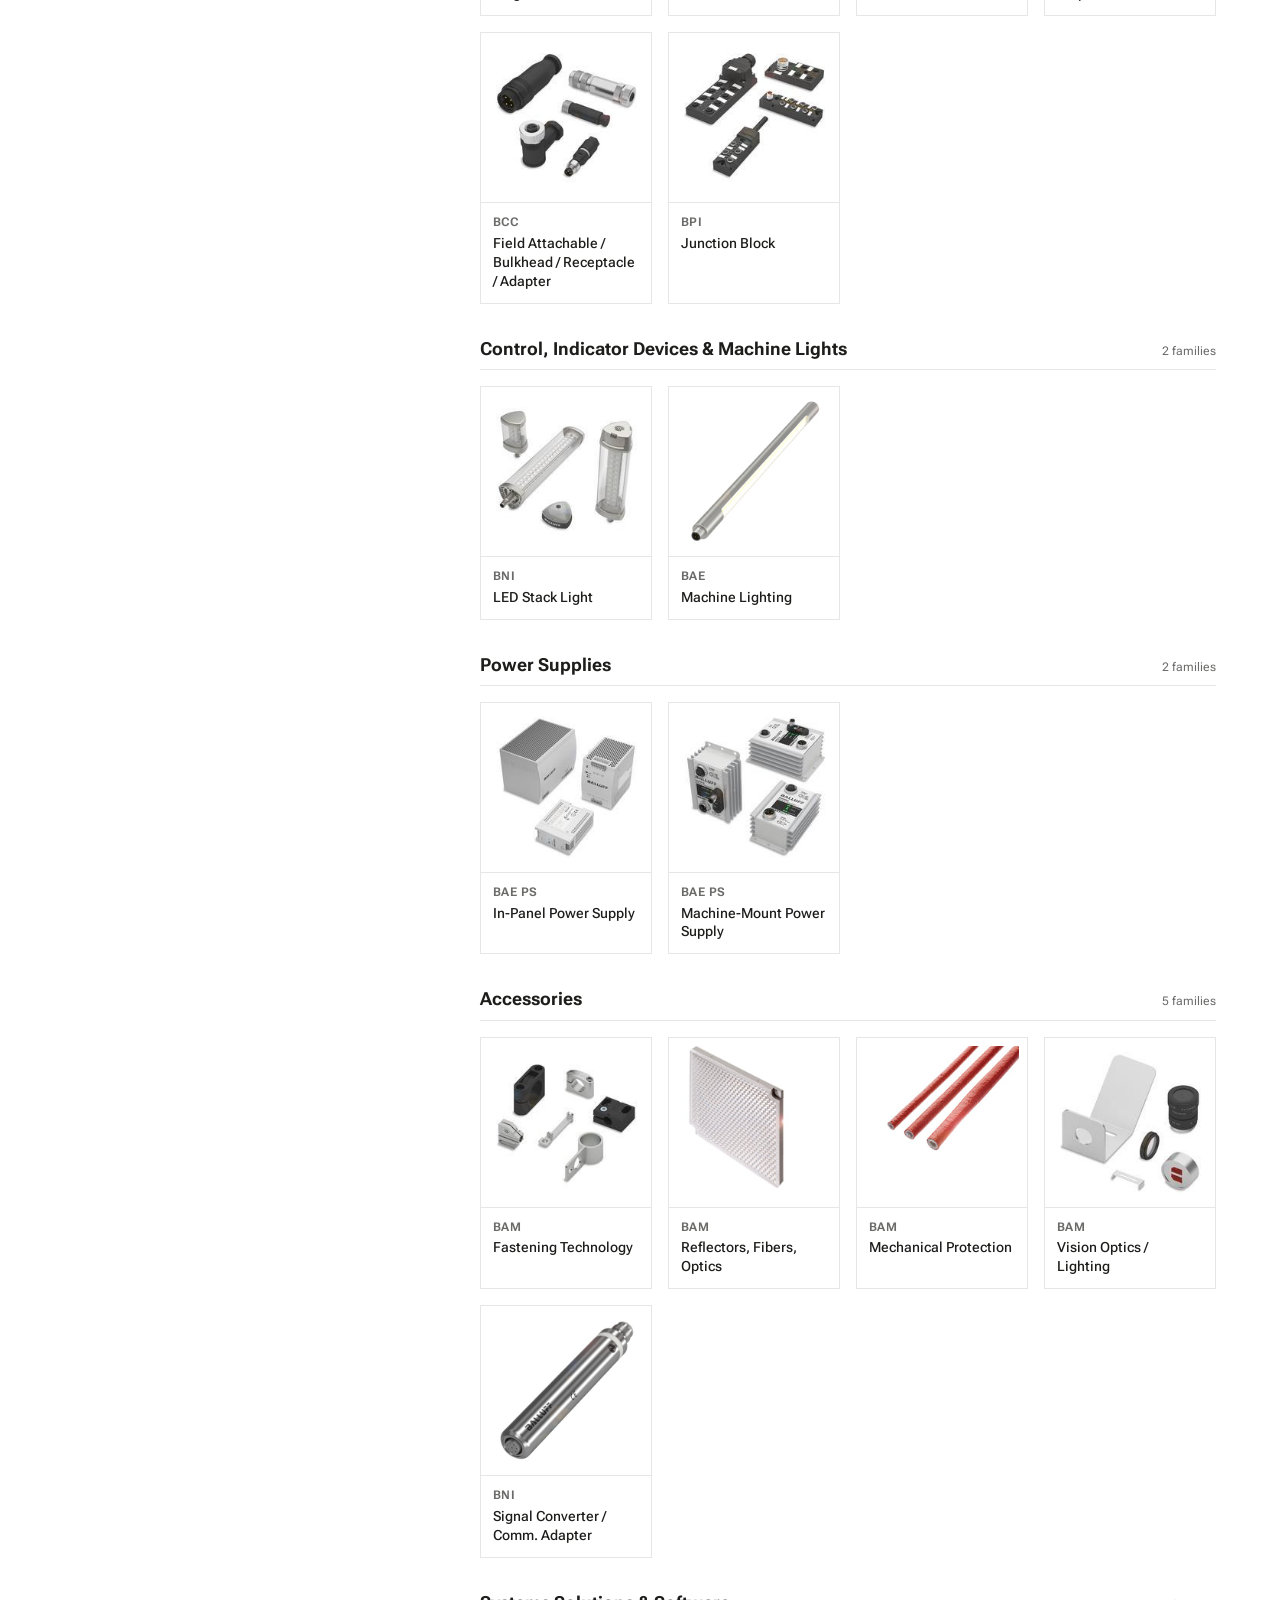
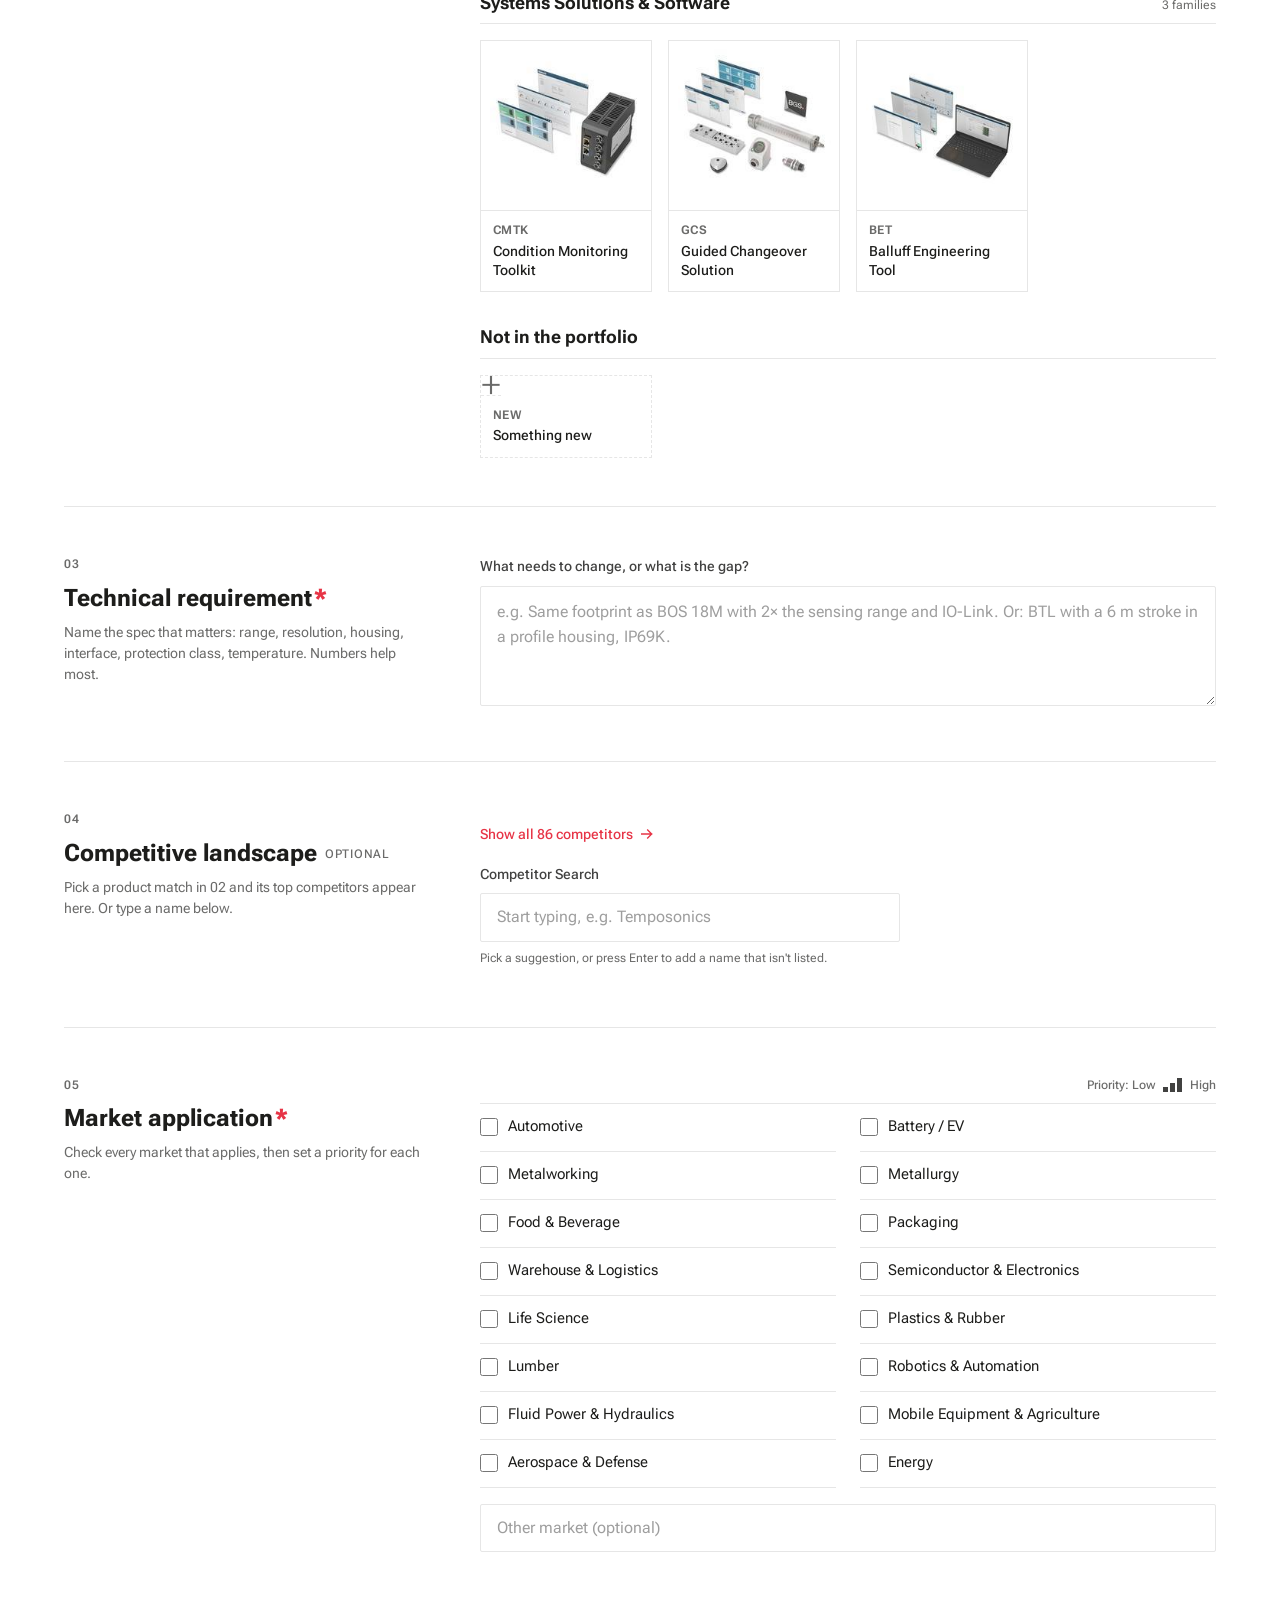
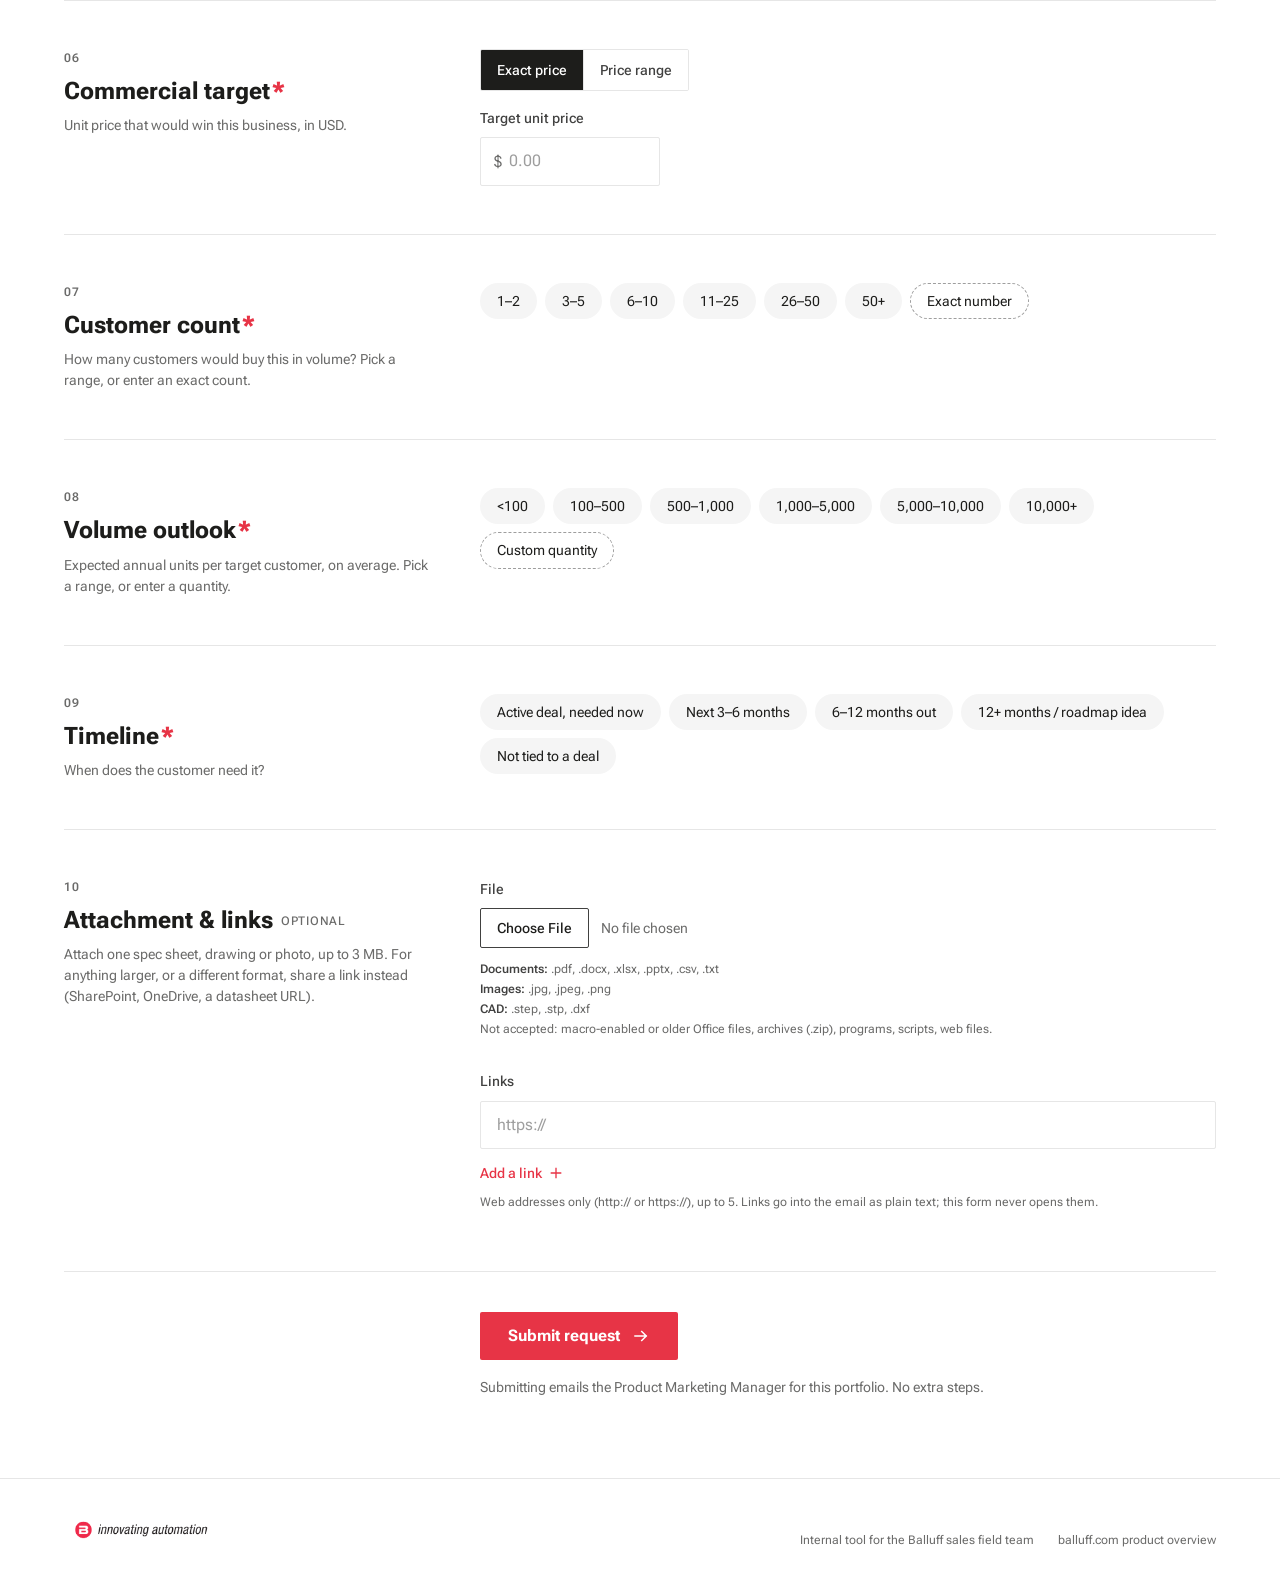
==== commit 4604fc56: "Survey: white-background photos, BNI I/O photo, split BTL into rod and profile - Replace the gray-ba" ====
--- a/portfolio-survey/index.html
+++ b/portfolio-survey/index.html
@@ -698,7 +698,8 @@
   {key:"bla", area:"sensors", tech:"photoelectric", seg:"photoelectric", code:"BLA", name:"Light Array", blurb:"Light grid / area sensing array", img:"photos/bla.jpg"},
   {key:"bfo", area:"sensors", tech:"photoelectric", seg:"photoelectric", code:"BFO", name:"Fiber Optics", blurb:"Fiber-optic amplifier + fiber cables", img:"photos/bfo.jpg"},
   {key:"boh", area:"sensors", tech:"photoelectric", seg:"photoelectric", code:"BOH", name:"Optical Head Sensor", blurb:"Fiber-optic sensor head", img:"photos/boh.jpg"},
-  {key:"btl", area:"sensors", tech:"magnetostrictive", seg:"linear", code:"BTL", name:"Magnetostrictive Linear Transducer", blurb:"Magnetostrictive linear position transducer", img:"photos/btl.jpg"},
+  {key:"btl", area:"sensors", tech:"magnetostrictive", seg:"linear", code:"BTL", name:"Magnetostrictive Transducer, Rod Style", blurb:"Rod-style housing for mounting inside hydraulic cylinders", img:"photos/btl.jpg"},
+  {key:"btl-profile", area:"sensors", tech:"magnetostrictive", seg:"linear", code:"BTL", name:"Magnetostrictive Transducer, Profile Style", blurb:"Profile housing mounted on the machine, with a captive or floating magnet", img:"photos/btl-profile.jpg"},
   {key:"bmf", area:"sensors", tech:"magnetic-field", seg:"cylinder", code:"BMF", name:"Magnetic Cylinder Sensor", blurb:"Magnetic field sensor for pneumatic cylinders", img:"photos/bmf.jpg"},
   {key:"bmp", area:"sensors", tech:"magnetic-field", seg:"cylinder", code:"BMP", name:"Magnetic Cylinder Positioning System", blurb:"Continuous position sensing for cylinders", img:"photos/bmp.jpg"},
   {key:"bml", area:"sensors", tech:"magnetic-coded", seg:"linear", code:"BML", name:"Magnetic Encoder", blurb:"Magnetically coded linear / rotary encoder", img:"photos/bml.jpg"},
@@ -721,15 +722,15 @@
   // Machine Vision and Optical Identification
   {key:"vision-cameras", area:"vision", seg:"cameras", code:"BVS", name:"Industrial Camera", blurb:"Area-scan cameras, GigE / USB3 Vision", img:"photos/vision-cameras.jpg"},
   {key:"vision-embedded", area:"vision", seg:"cameras", code:"BVS", name:"Embedded Vision", blurb:"Board-level and embedded camera modules", img:"photos/vision-embedded.jpg"},
-  {key:"vision-3d", area:"vision", seg:"vision3d", code:"BVS", name:"3D Machine Vision", blurb:"3D sensing and measurement", img:"photos/vision-3d.png"},
+  {key:"vision-3d", area:"vision", seg:"vision3d", code:"BVS", name:"3D Machine Vision", blurb:"3D sensing and measurement", img:"photos/vision-3d.jpg"},
   {key:"vision-smart", area:"vision", seg:"smartvision", code:"BVS", name:"Smart Vision", blurb:"Smart cameras and vision sensors", img:"photos/vision-smart.jpg"},
-  {key:"vision-optid", area:"vision", seg:"codereader", code:"BVS ID", name:"Optical Identification", blurb:"1D/2D code readers", img:"photos/vision-optid.png"},
+  {key:"vision-optid", area:"vision", seg:"codereader", code:"BVS ID", name:"Optical Identification", blurb:"1D/2D code readers", img:"photos/vision-optid.jpg"},
 
   // Industrial Communication
-  {key:"iol-wireless", area:"comms", seg:"iolink", code:"BNI", name:"IO-Link Wireless", blurb:"Wireless IO-Link masters and hubs", img:"photos/iol-wireless.png"},
+  {key:"iol-wireless", area:"comms", seg:"iolink", code:"BNI", name:"IO-Link Wireless", blurb:"Wireless IO-Link masters and hubs", img:"photos/iol-wireless.jpg"},
   {key:"bni-network", area:"comms", seg:"iolink", code:"BNI", name:"Network Block / IO-Link Master", blurb:"Fieldbus network blocks, IO-Link masters", img:"photos/bni-network.jpg"},
   {key:"comms-switches", area:"comms", seg:"ethswitch", code:"BNI", name:"Industrial Switch", blurb:"Industrial Ethernet switches", img:"photos/comms-switches.jpg"},
-  {key:"bni-io", area:"comms", seg:"iolink", code:"BNI", name:"I/O Module / IO-Link Hub", blurb:"Distributed I/O and IO-Link hubs"},
+  {key:"bni-io", area:"comms", seg:"iolink", code:"BNI", name:"I/O Module / IO-Link Hub", blurb:"Distributed I/O and IO-Link hubs", img:"photos/bni-io.jpg"},
   {key:"bic", area:"comms", seg:"coupler", code:"BIC", name:"Inductive Coupler", blurb:"Contactless power and signal transfer", img:"photos/bic.jpg"},
 
   // Connectivity
@@ -742,7 +743,7 @@
 
   // Control devices, indicator devices, LED machine lights
   {key:"smartlight", area:"hmi", seg:"indicators", code:"BNI", name:"LED Stack Light", blurb:"SmartLight IO-Link stack lights: segment, run-light and level modes", img:"photos/smartlight.jpg"},
-  {key:"machine-lights", area:"hmi", seg:"machinelights", code:"BAE", name:"Machine Lighting", blurb:"LED machine and work-area lights", img:"photos/machine-lights.png"},
+  {key:"machine-lights", area:"hmi", seg:"machinelights", code:"BAE", name:"Machine Lighting", blurb:"LED machine and work-area lights", img:"photos/machine-lights.jpg"},
 
   // Power supplies
   {key:"bae-in-panel", area:"power", seg:"power", code:"BAE PS", name:"In-Panel Power Supply", blurb:"DIN-rail power supplies for the control cabinet, including Heartbeat and IO-Link versions", img:"photos/bae-in-panel.jpg"},
@@ -750,10 +751,10 @@
 
   // Accessories
   {key:"bam-fastening", area:"accessories", seg:"mounting", code:"BAM", name:"Fastening Technology", blurb:"Mounting brackets, clamps, holders", img:"photos/bam-fastening.jpg"},
-  {key:"bam-reflectors", area:"accessories", seg:"photoelectric", code:"BAM", name:"Reflectors, Fibers, Optics", blurb:"Reflectors and optical accessories", img:"photos/bam-reflectors.png"},
-  {key:"bam-protection", area:"accessories", seg:"mounting", code:"BAM", name:"Mechanical Protection", blurb:"Protective housings and covers", img:"photos/bam-protection.png"},
+  {key:"bam-reflectors", area:"accessories", seg:"photoelectric", code:"BAM", name:"Reflectors, Fibers, Optics", blurb:"Reflectors and optical accessories", img:"photos/bam-reflectors.jpg"},
+  {key:"bam-protection", area:"accessories", seg:"mounting", code:"BAM", name:"Mechanical Protection", blurb:"Protective housings and covers", img:"photos/bam-protection.jpg"},
   {key:"vision-optics-lighting", area:"accessories", seg:"visionoptlight", code:"BAM", name:"Vision Optics / Lighting", blurb:"Lenses (C-mount, S-mount, liquid) and lights for vision systems", img:"photos/vision-optics-lighting.jpg"},
-  {key:"signal-converters", area:"accessories", seg:"converters", code:"BNI", name:"Signal Converter / Comm. Adapter", blurb:"Signal conversion, communication adapters", img:"photos/signal-converters.png"},
+  {key:"signal-converters", area:"accessories", seg:"converters", code:"BNI", name:"Signal Converter / Comm. Adapter", blurb:"Signal conversion, communication adapters", img:"photos/signal-converters.jpg"},
 
   // Systems solutions & Software
   {key:"cmtk", area:"solutions", seg:"cmtk", code:"CMTK", name:"Condition Monitoring Toolkit", blurb:"Condition monitoring with IO-Link sensors, data collection and dashboards", img:"photos/cmtk.jpg"},
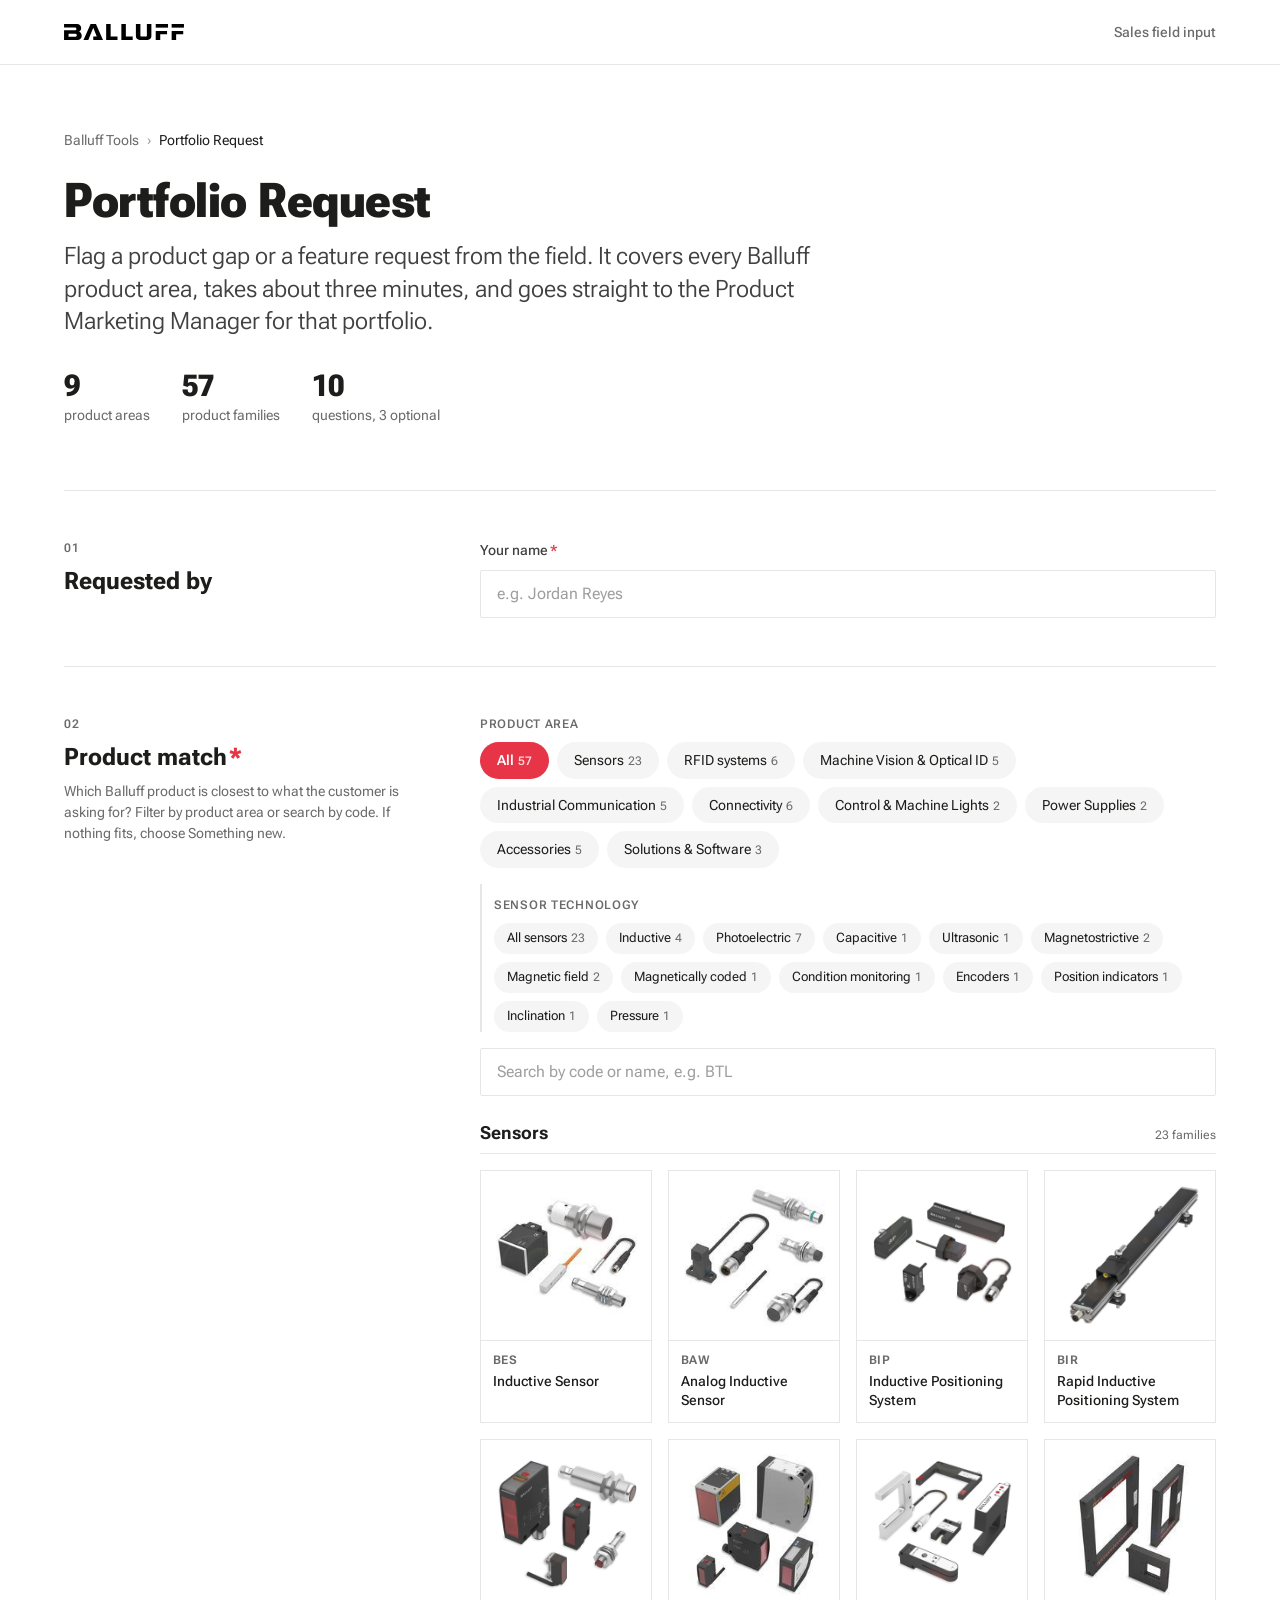
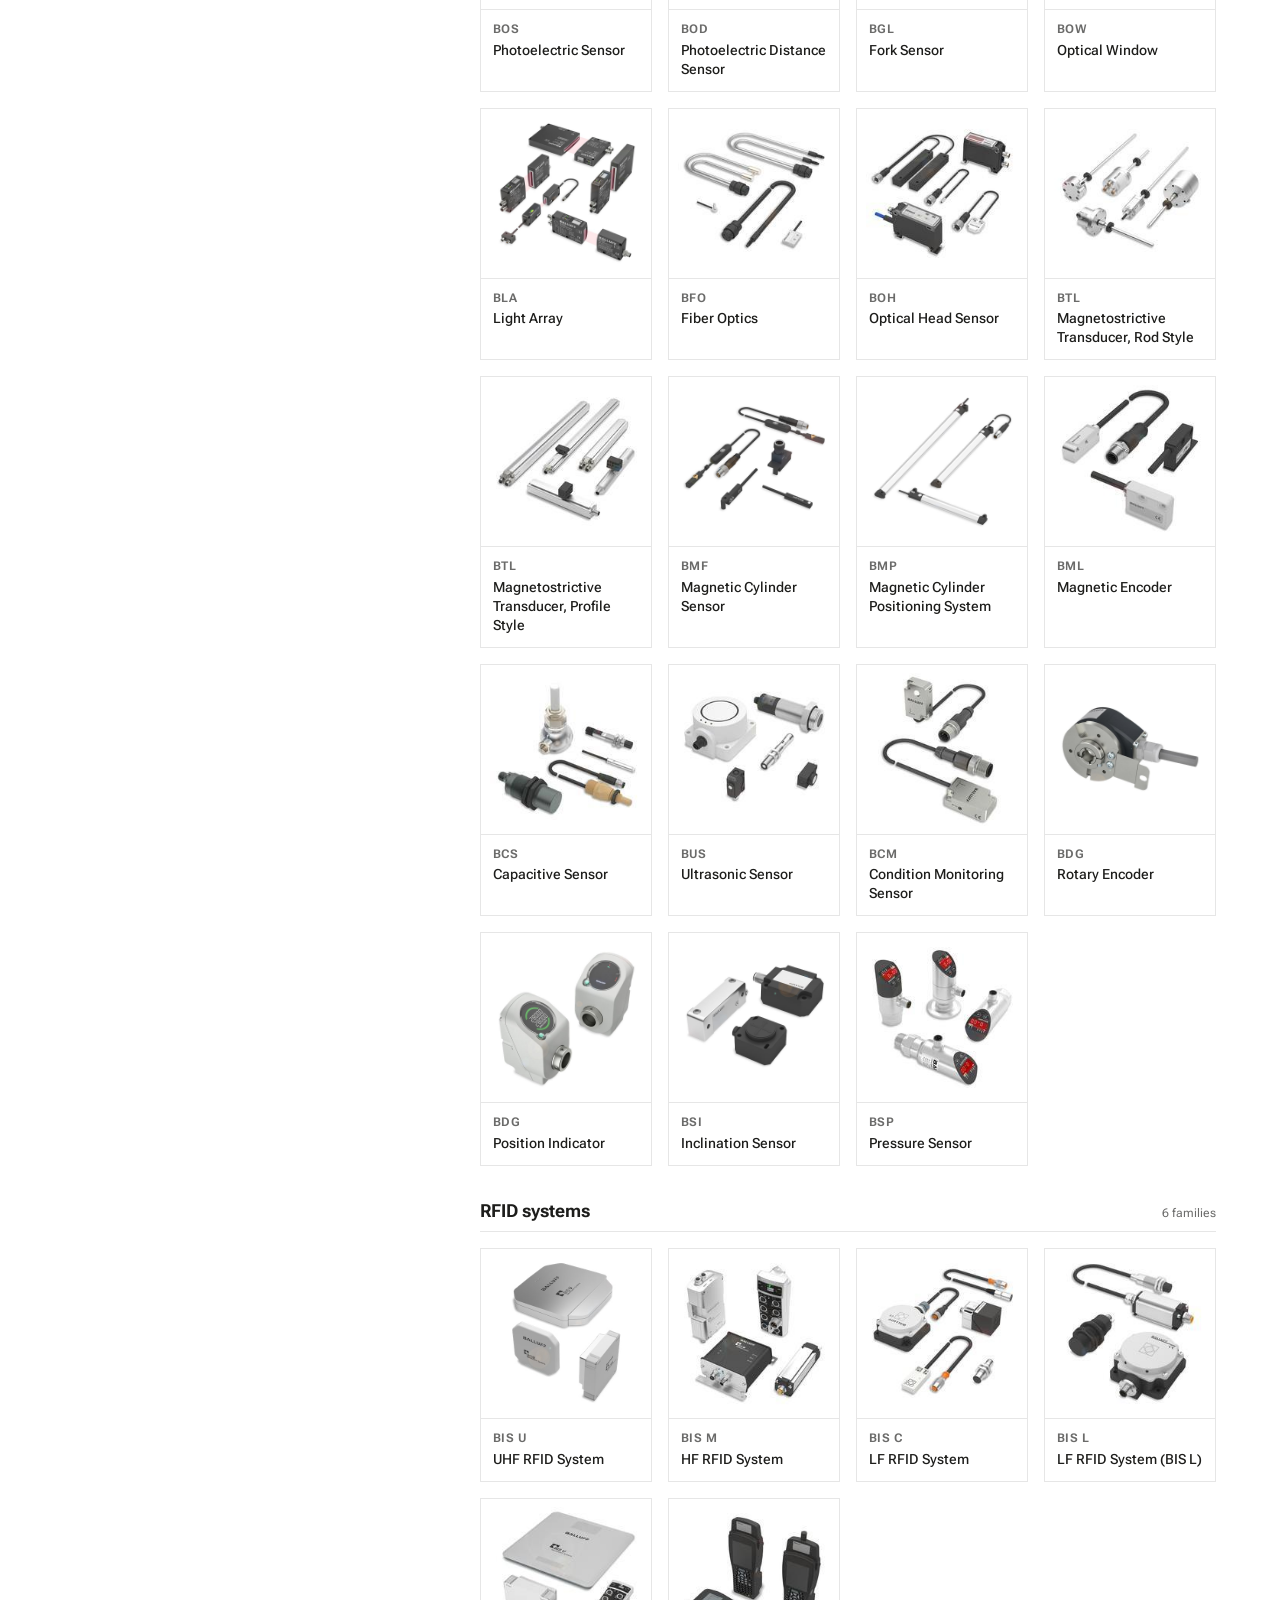
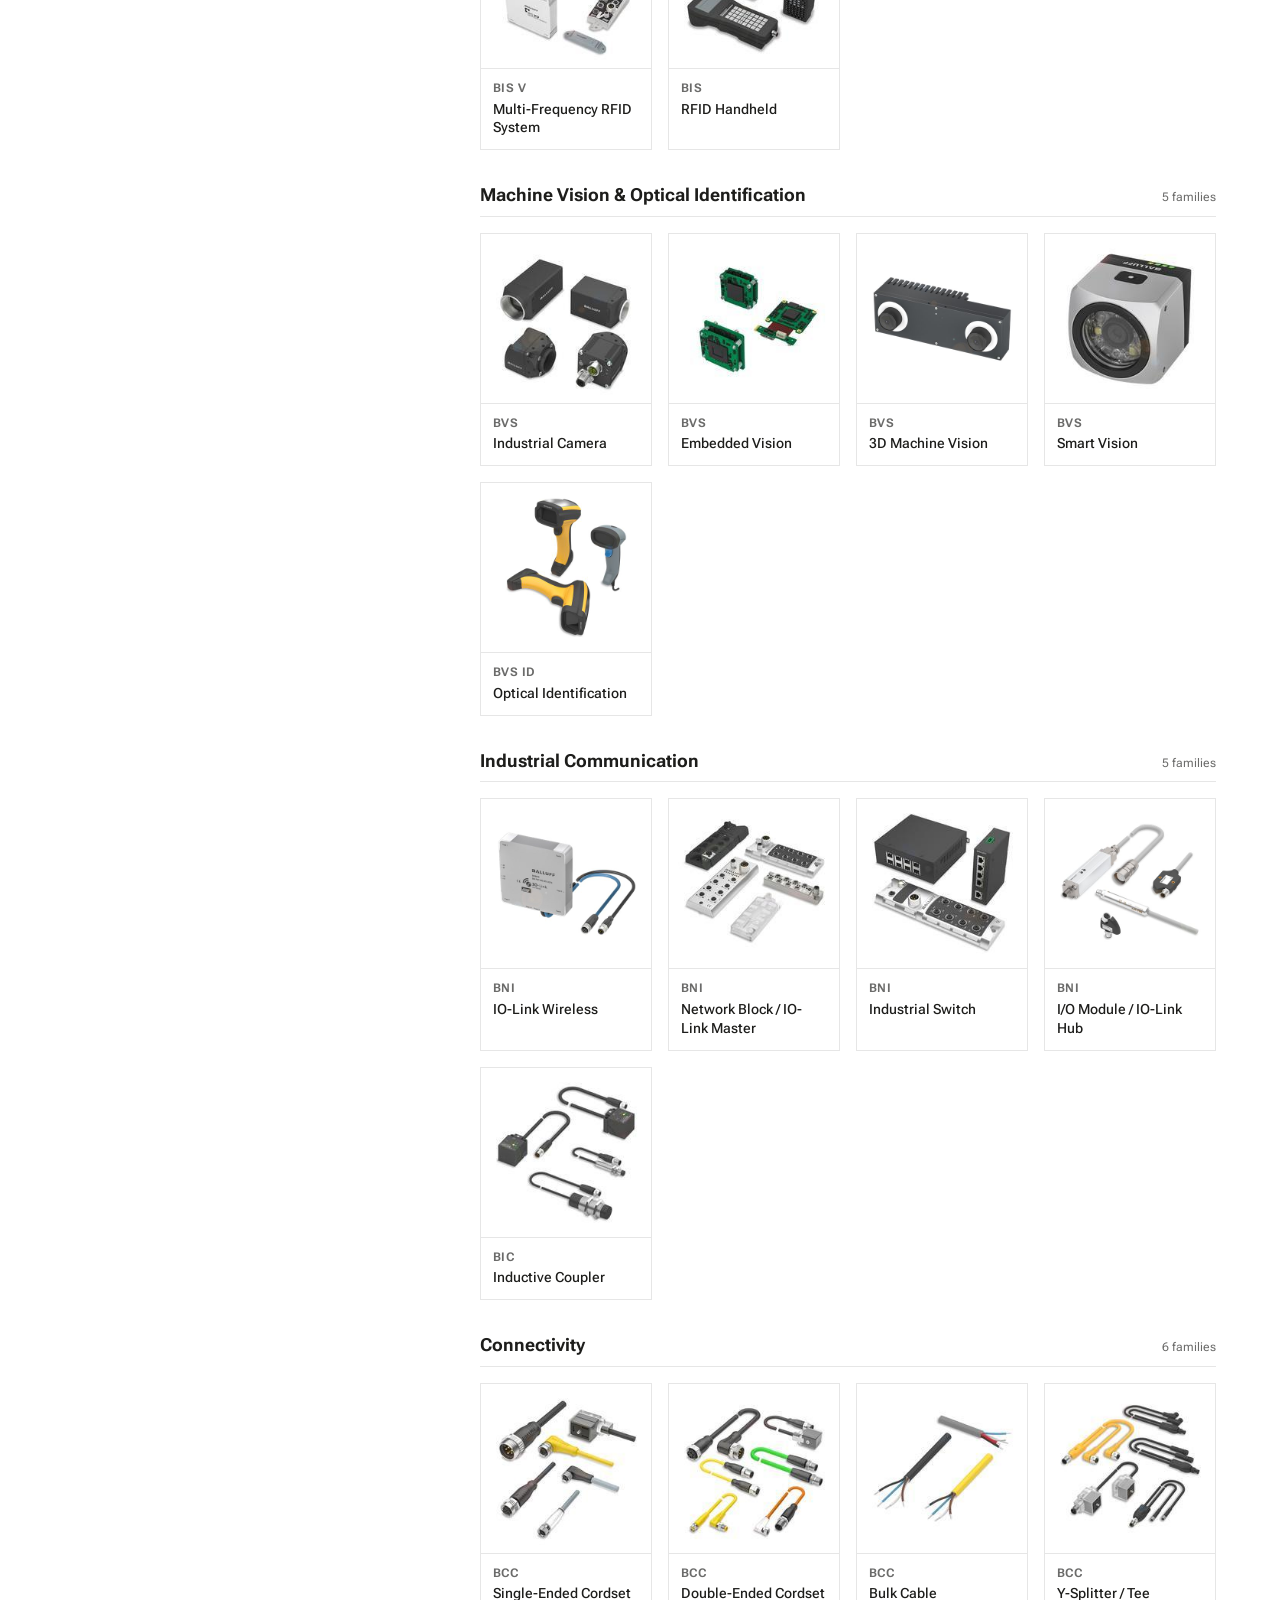
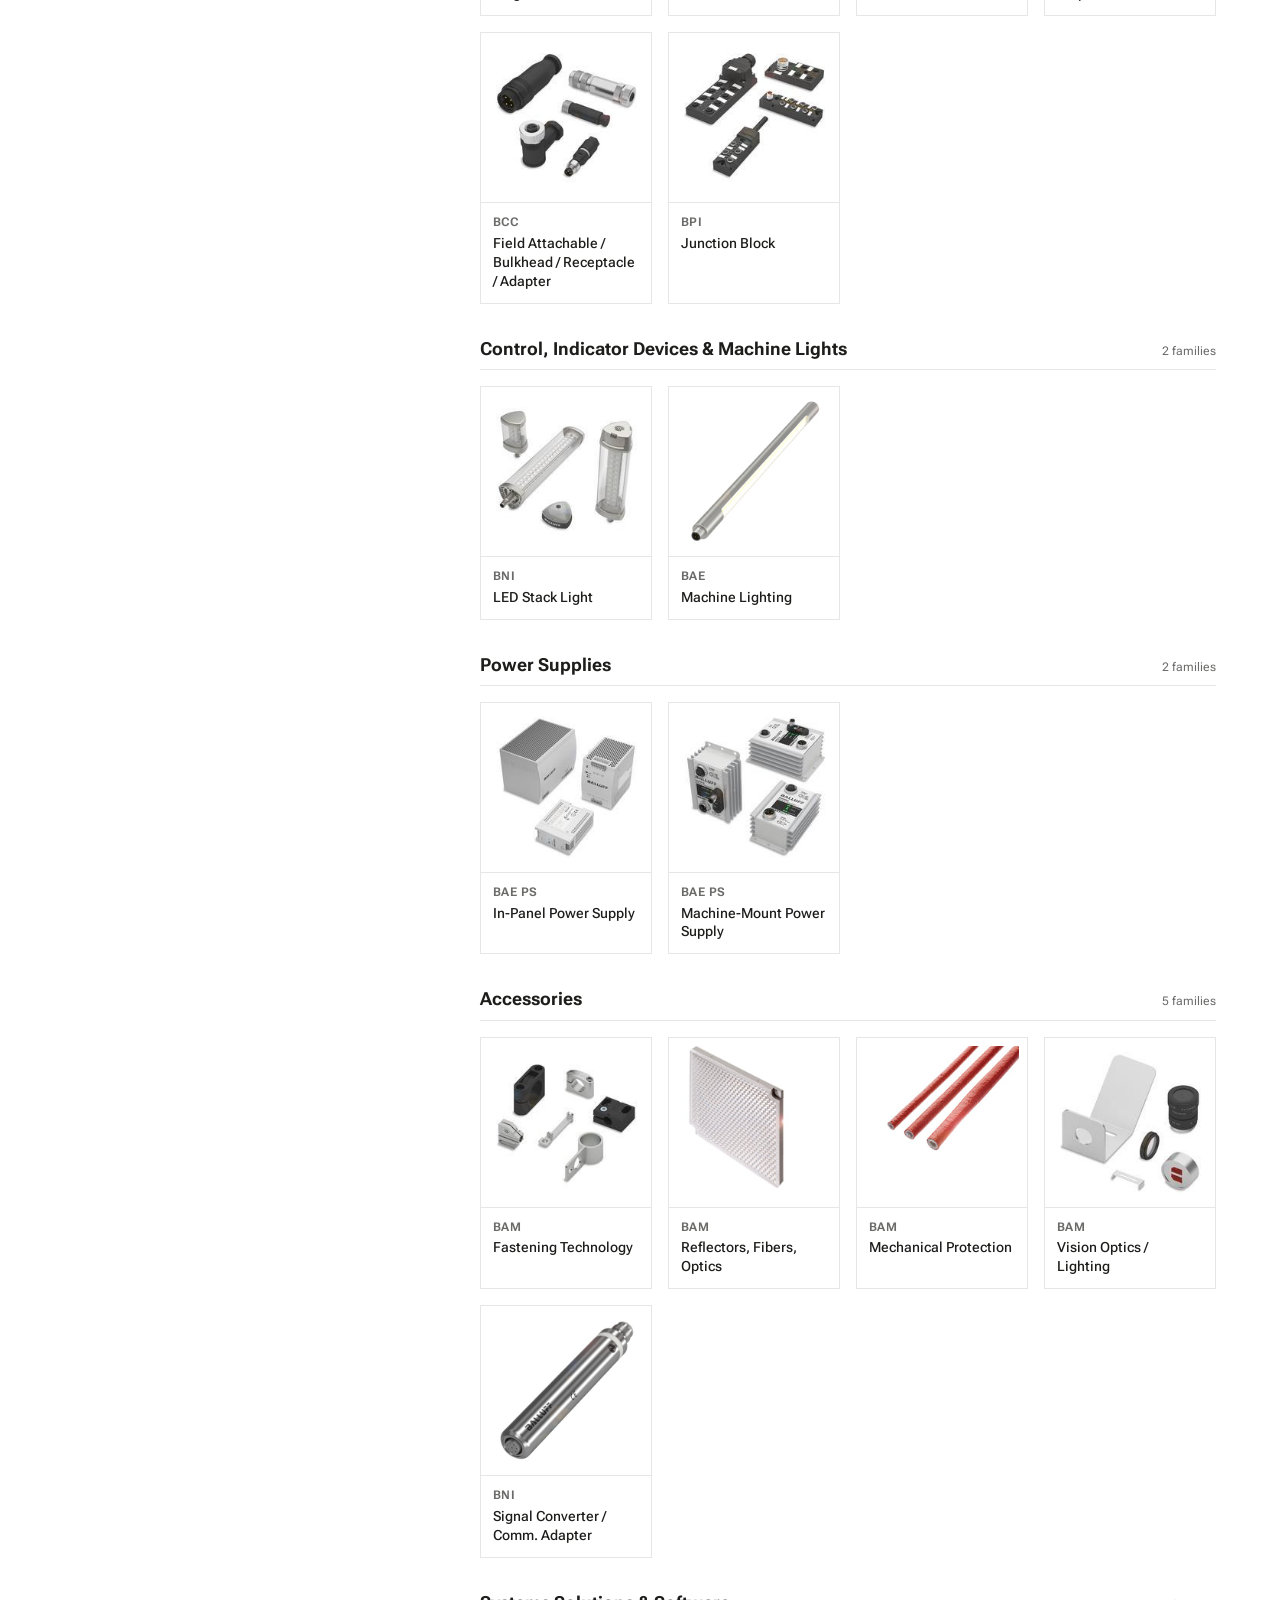
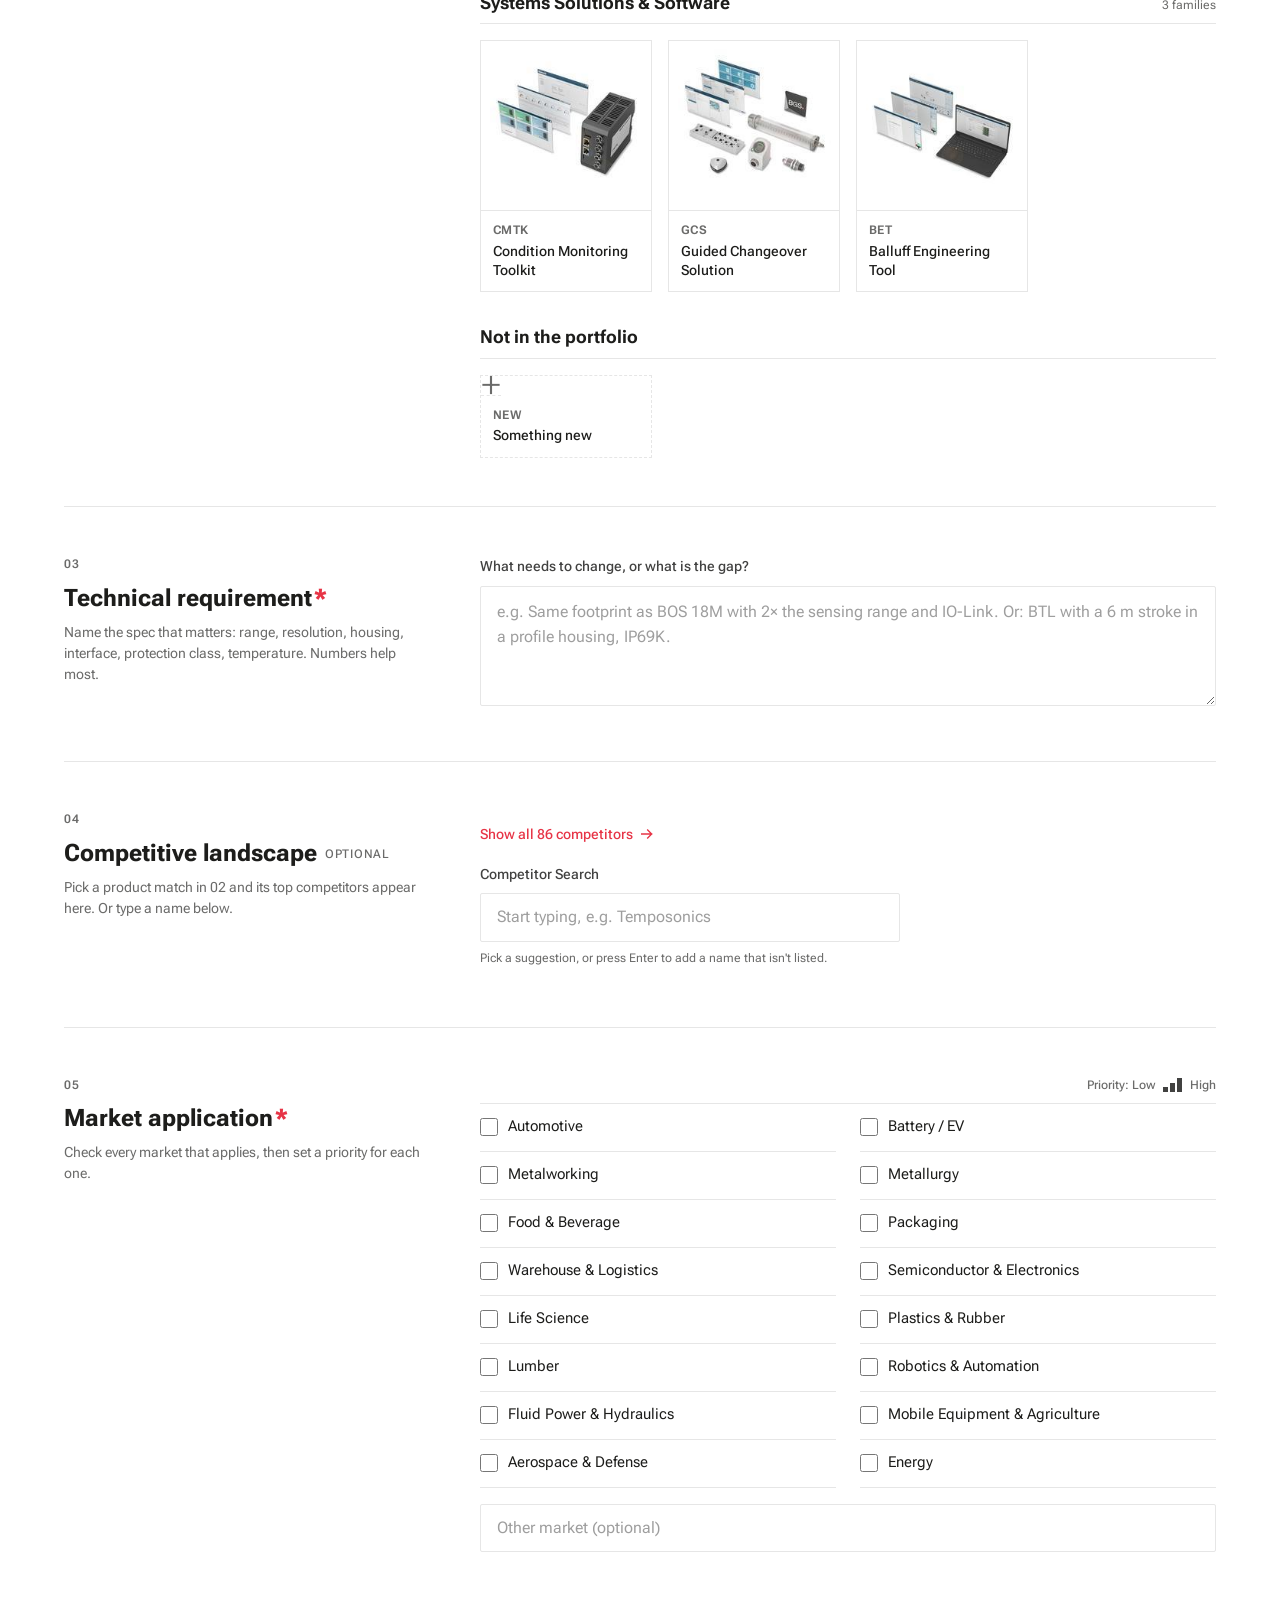
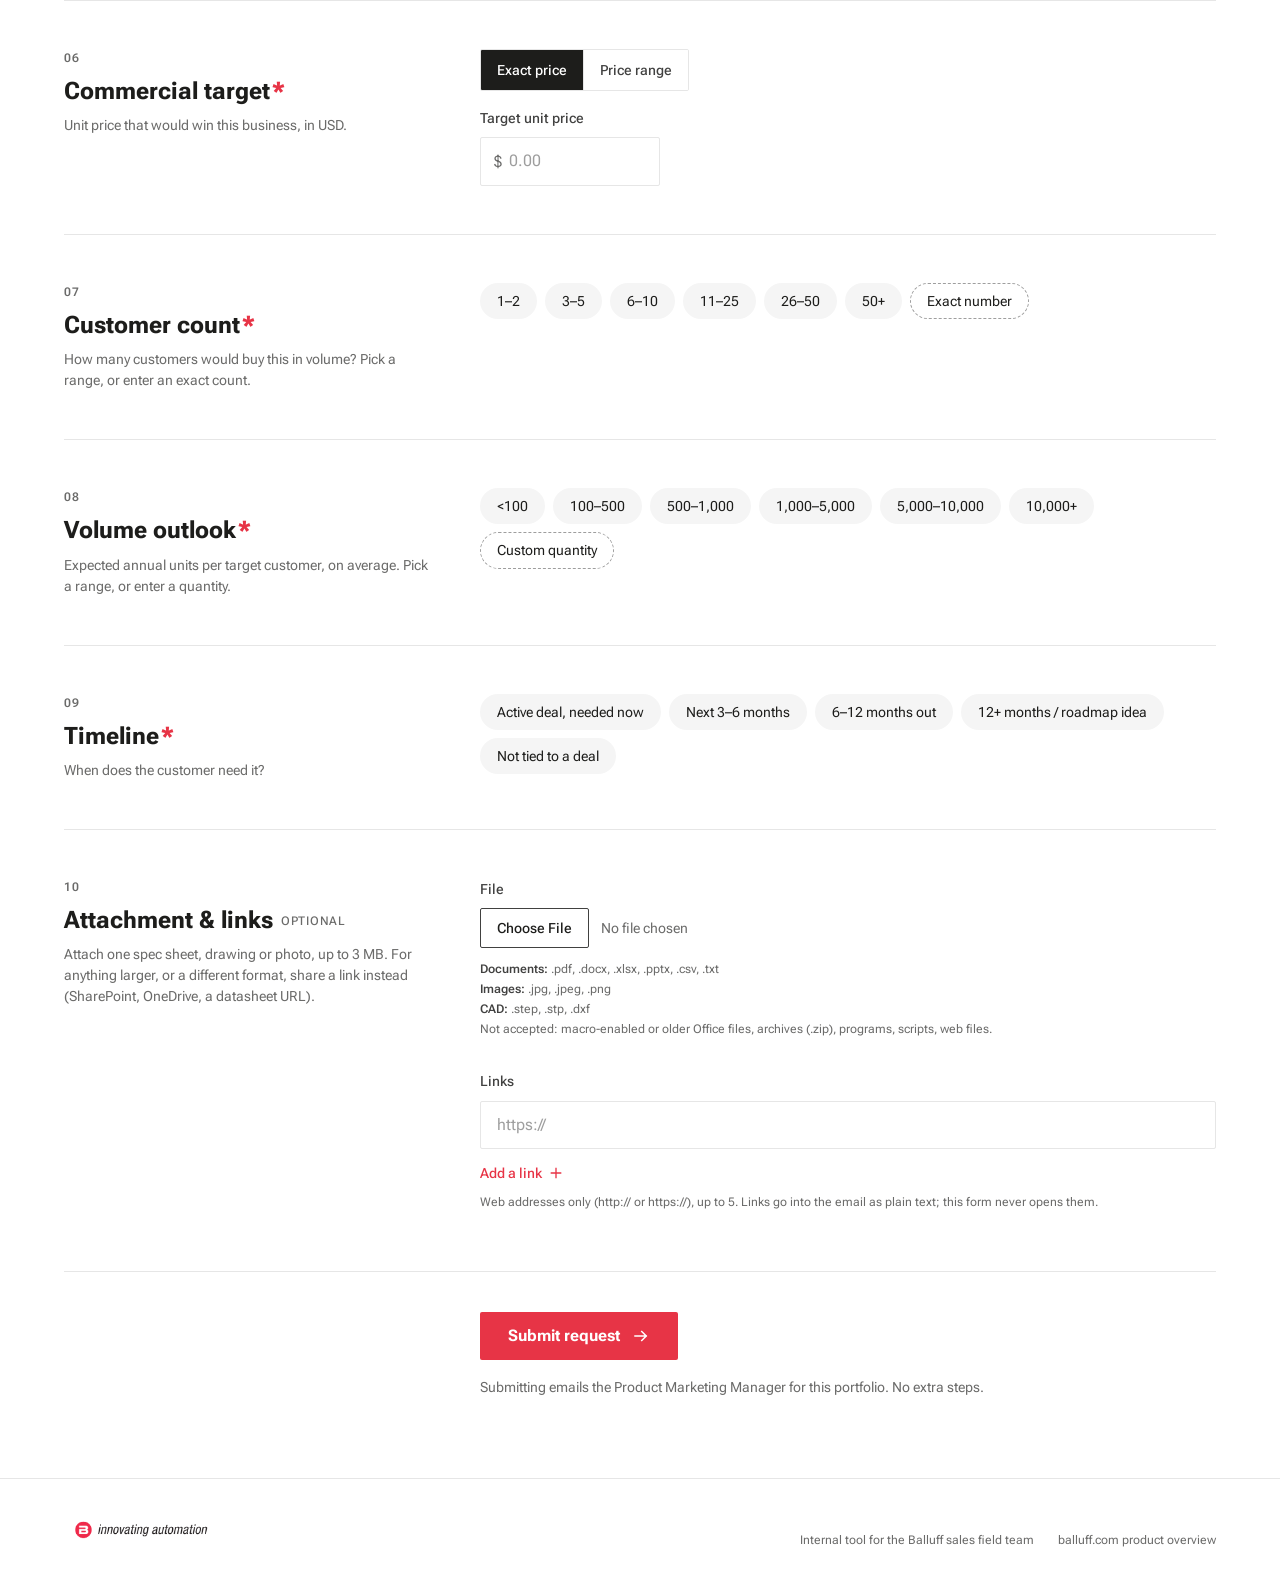
==== commit 04420535: "Survey: add BIS U photo (all 57 families now have photos) Co-Authored-By: Claude Opus 5.5 <noreply@a" ====
--- a/portfolio-survey/index.html
+++ b/portfolio-survey/index.html
@@ -712,7 +712,7 @@
   {key:"bsp", area:"sensors", tech:"pressure", seg:"pressure", code:"BSP", name:"Pressure Sensor", blurb:"Pressure sensing for fluids and gases", img:"photos/bsp.jpg"},
 
   // RFID systems
-  {key:"bis-u", area:"rfid", seg:"rfid", code:"BIS U", name:"UHF RFID System", blurb:"Long-range identification, bulk reading"},
+  {key:"bis-u", area:"rfid", seg:"rfid", code:"BIS U", name:"UHF RFID System", blurb:"Long-range identification, bulk reading", img:"photos/bis-u.jpg"},
   {key:"bis-m", area:"rfid", seg:"rfid", code:"BIS M", name:"HF RFID System", blurb:"13.56 MHz read/write identification", img:"photos/bis-m.jpg"},
   {key:"bis-c", area:"rfid", seg:"rfid", code:"BIS C", name:"LF RFID System", blurb:"Low-frequency identification, tool ID", img:"photos/bis-c.jpg"},
   {key:"bis-l", area:"rfid", seg:"rfid", code:"BIS L", name:"LF RFID System (BIS L)", blurb:"Low-frequency read-only / read-write", img:"photos/bis-l.jpg"},
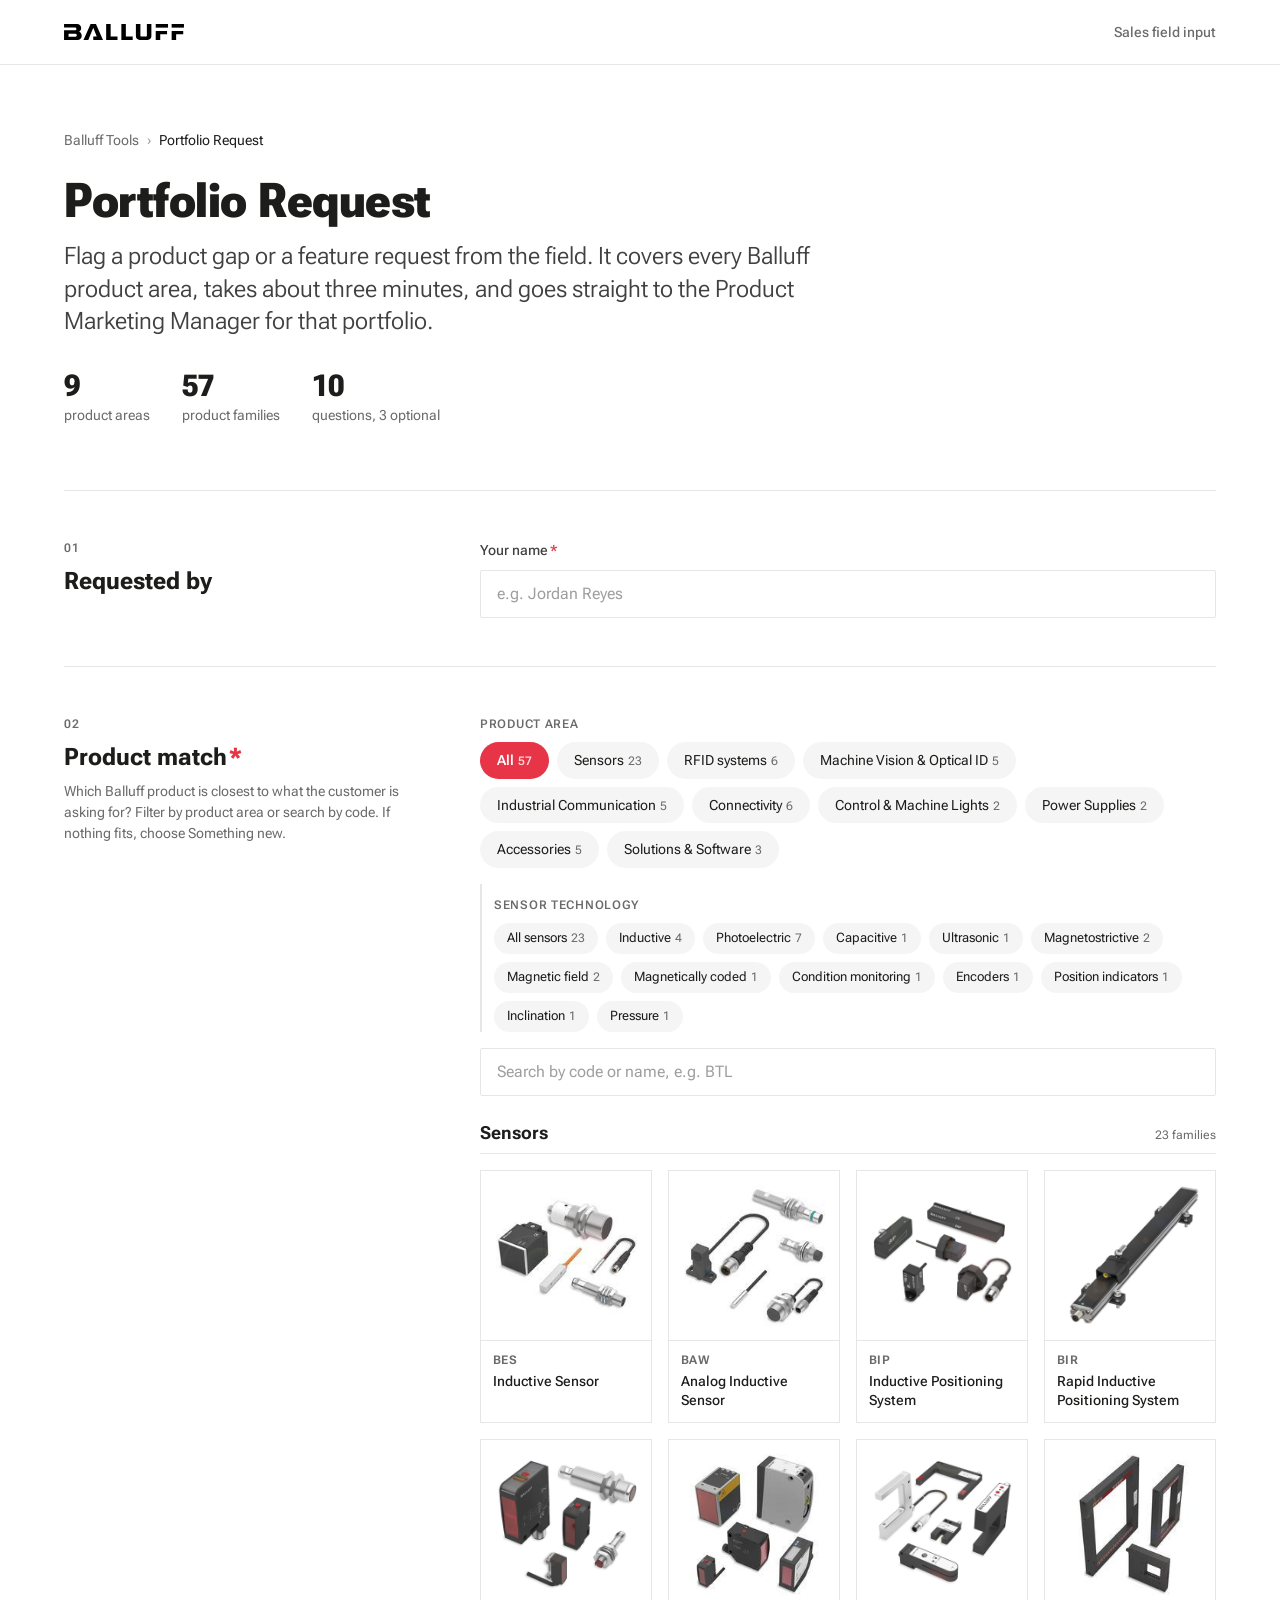
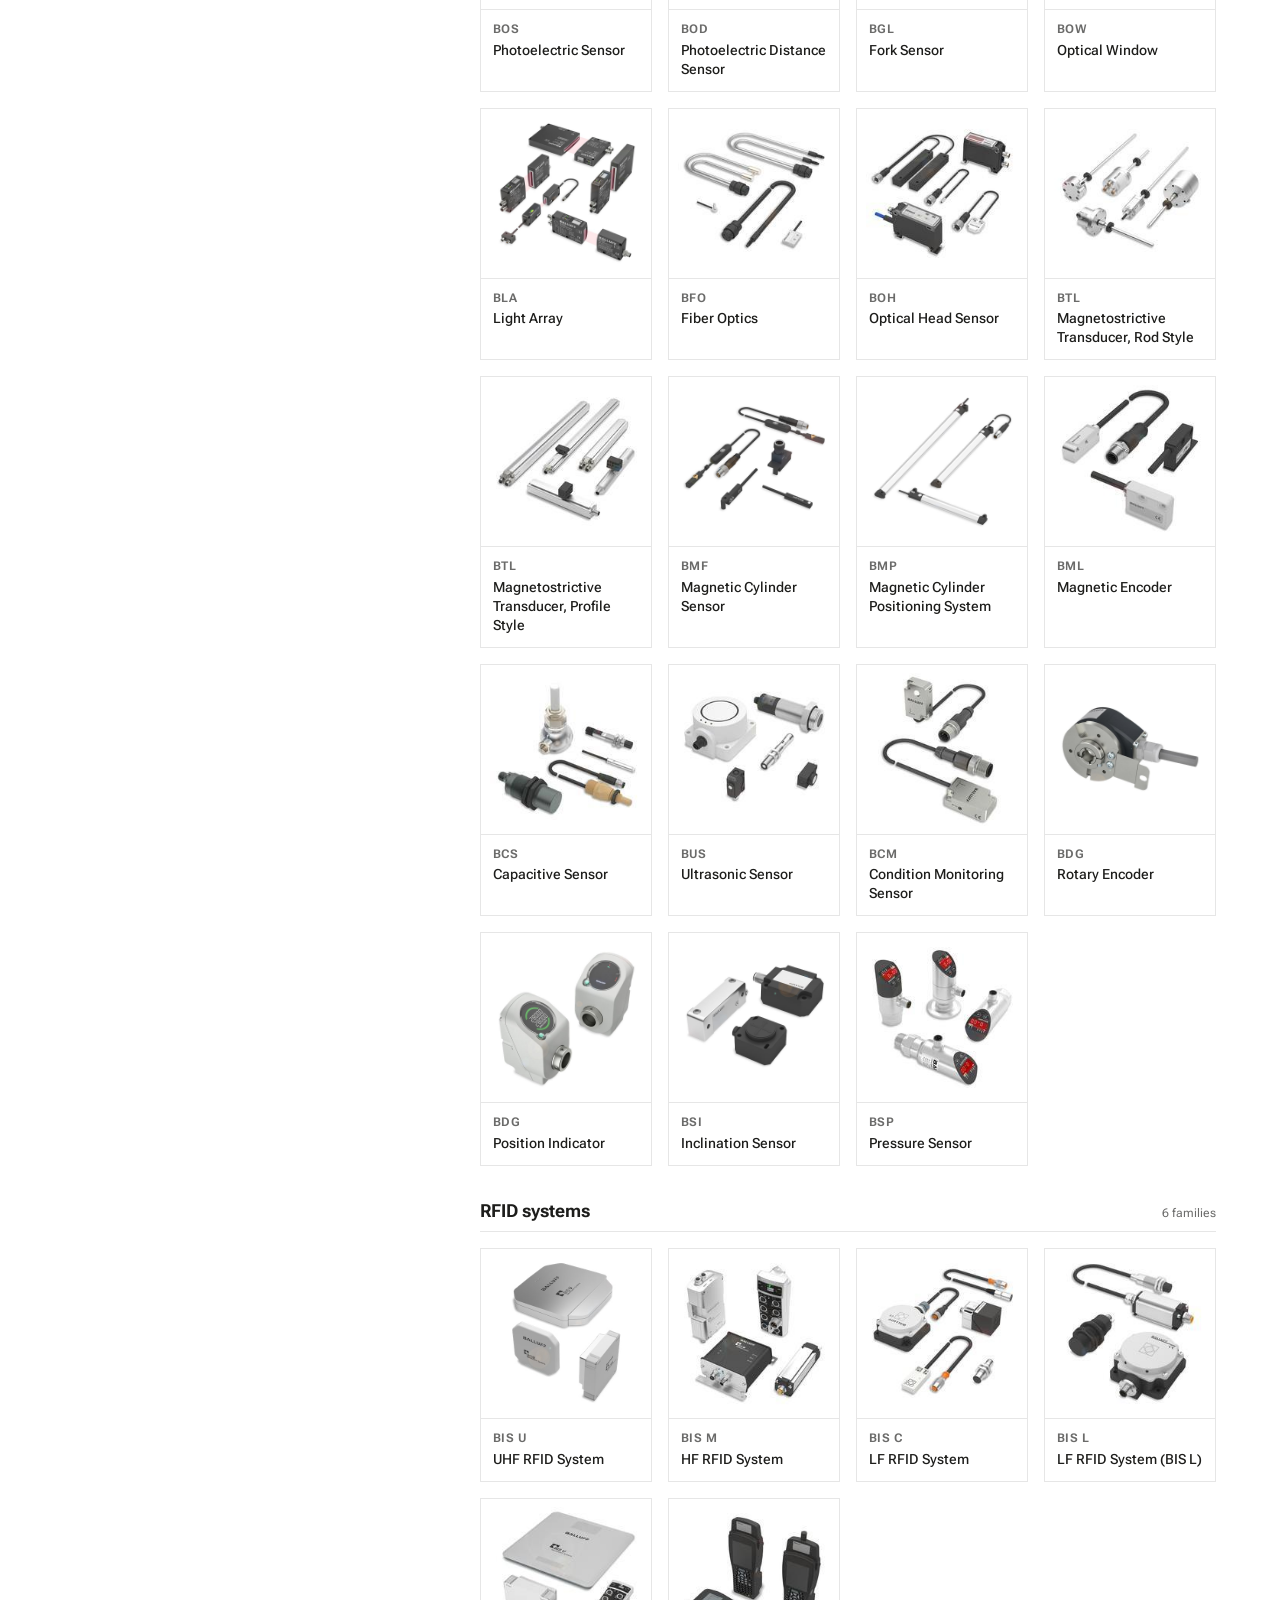
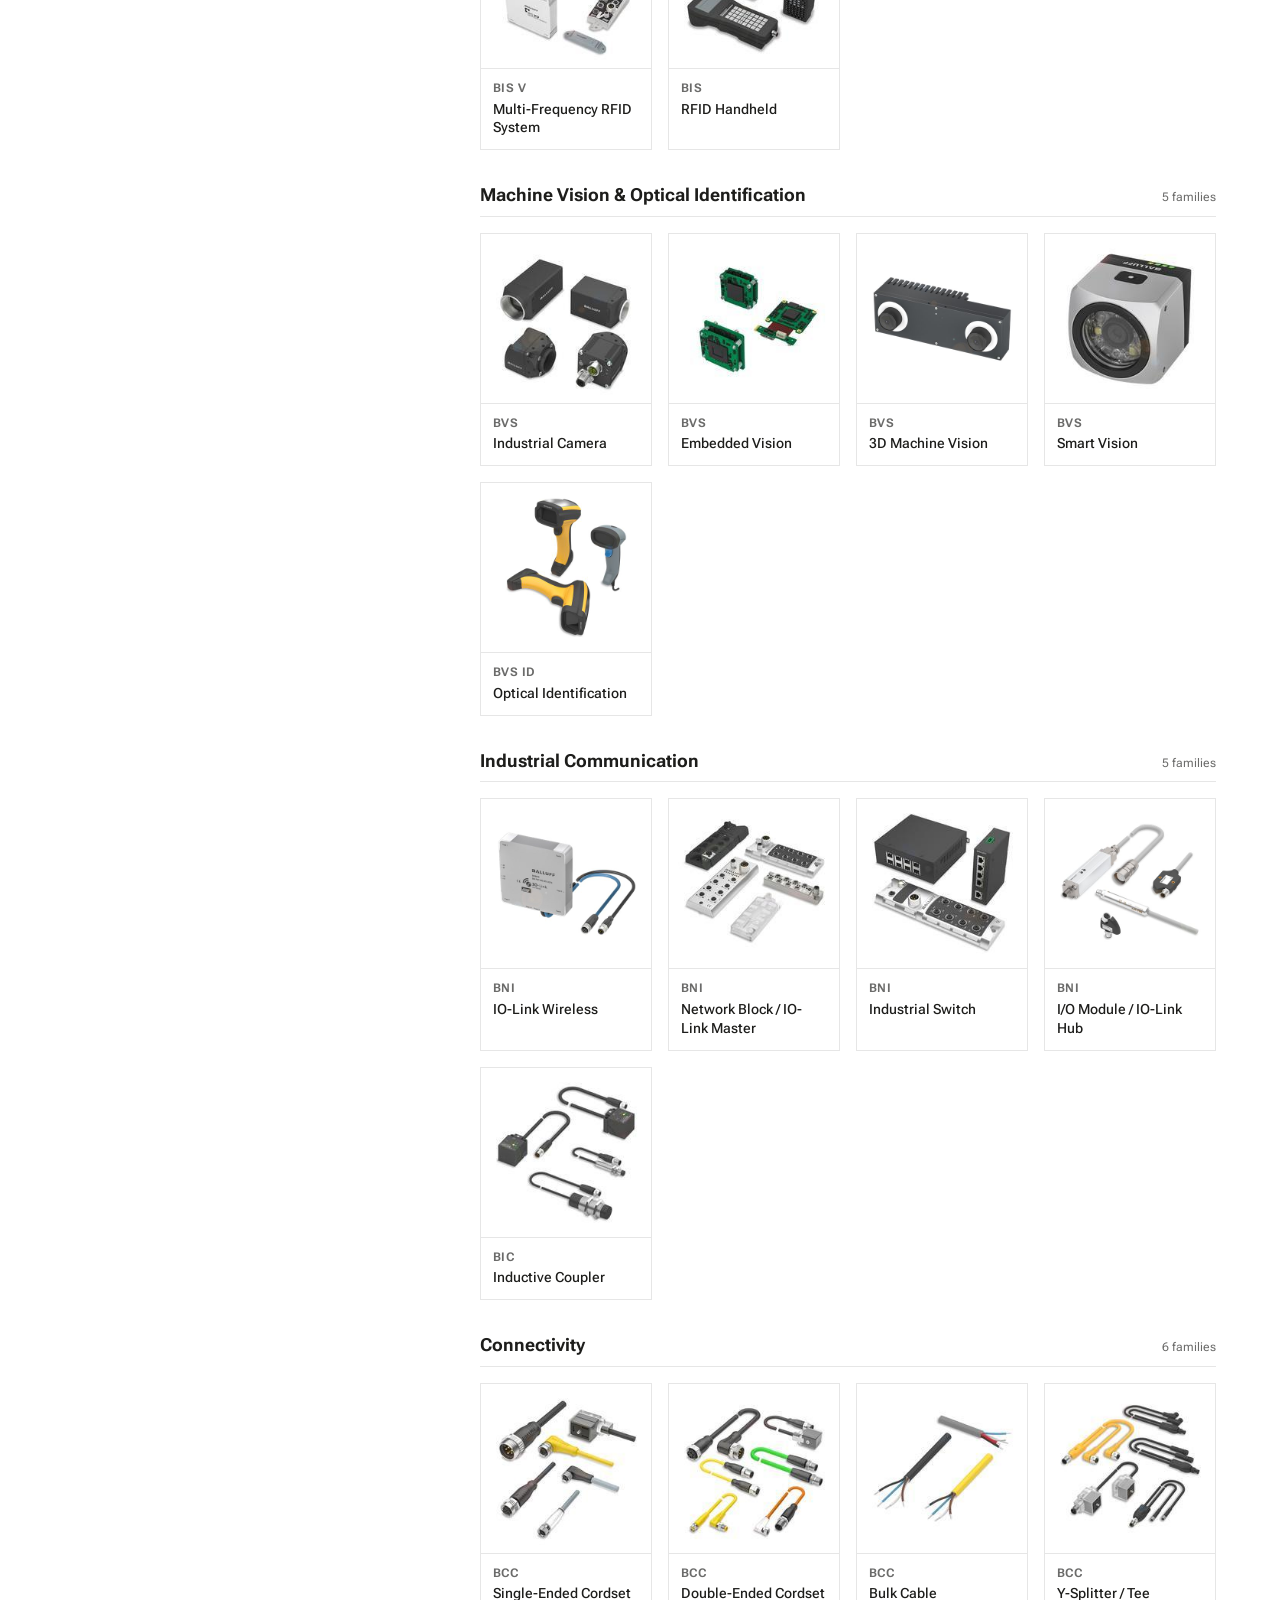
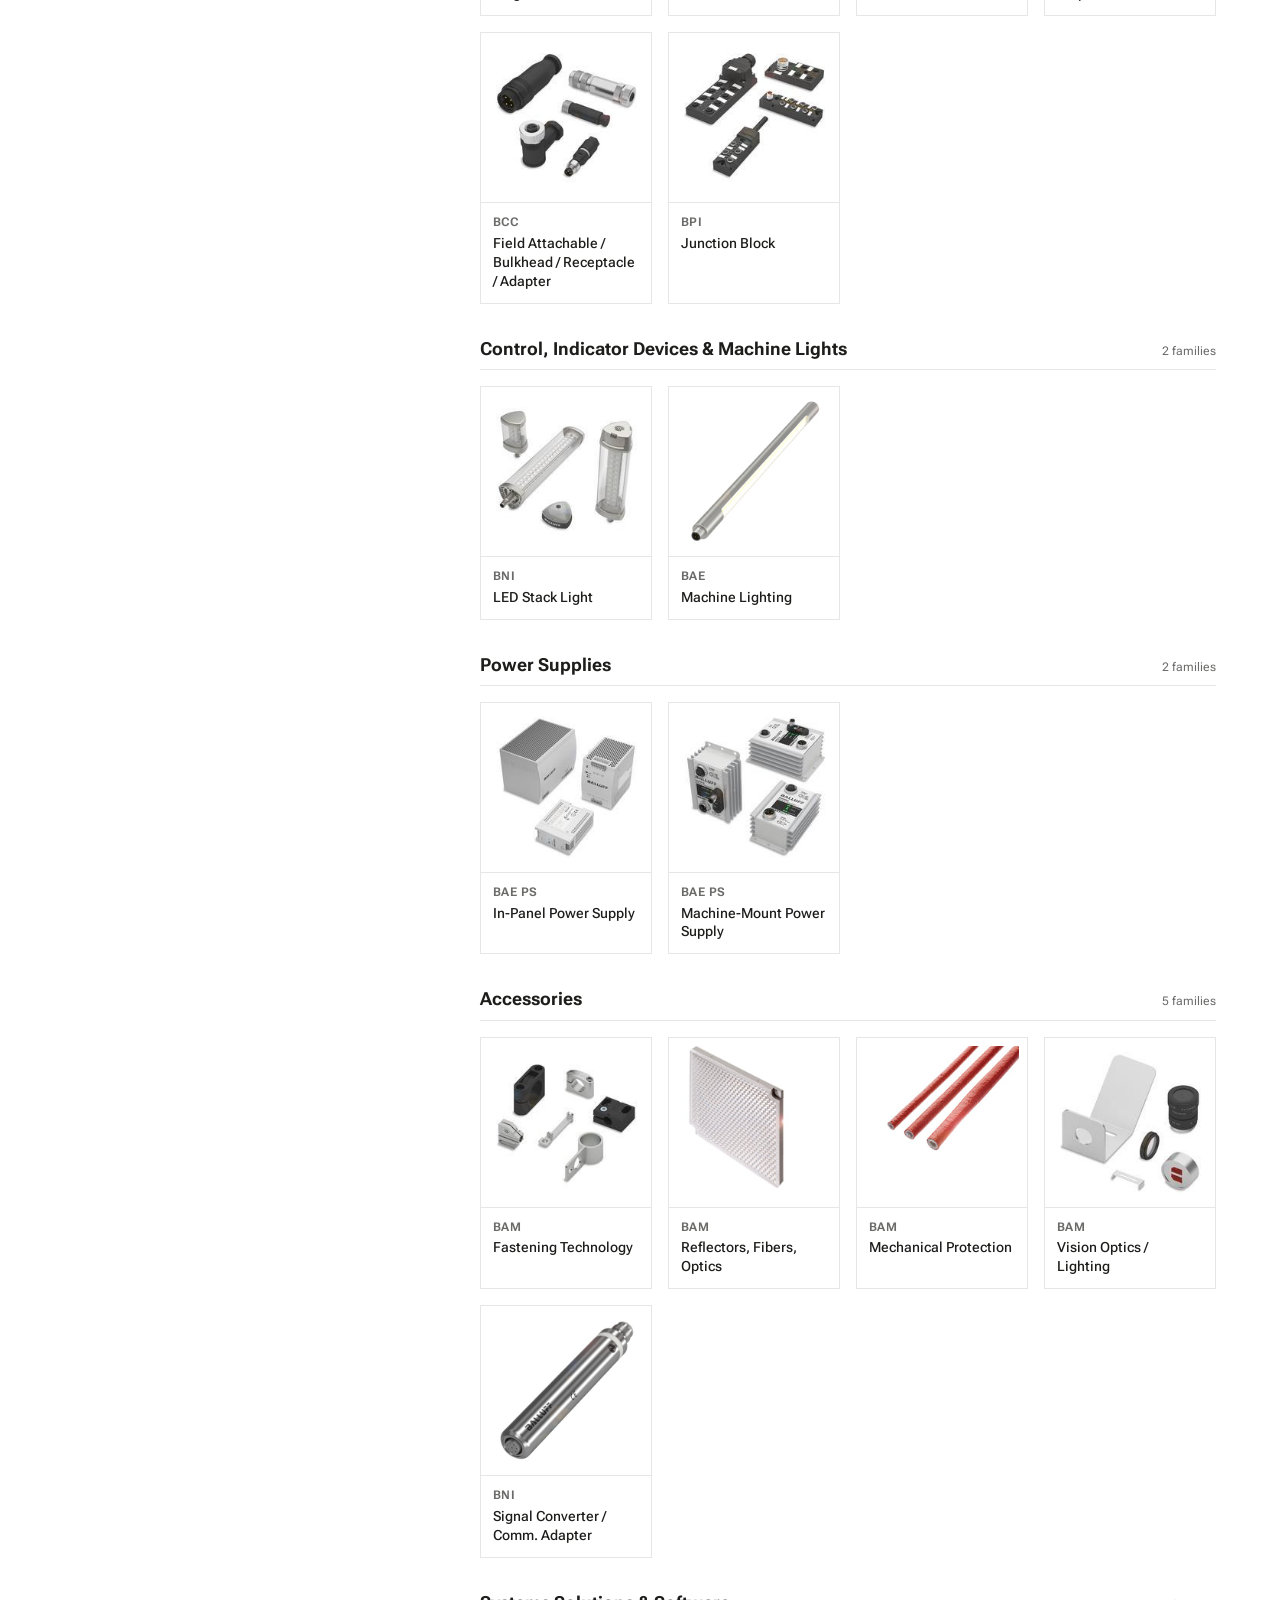
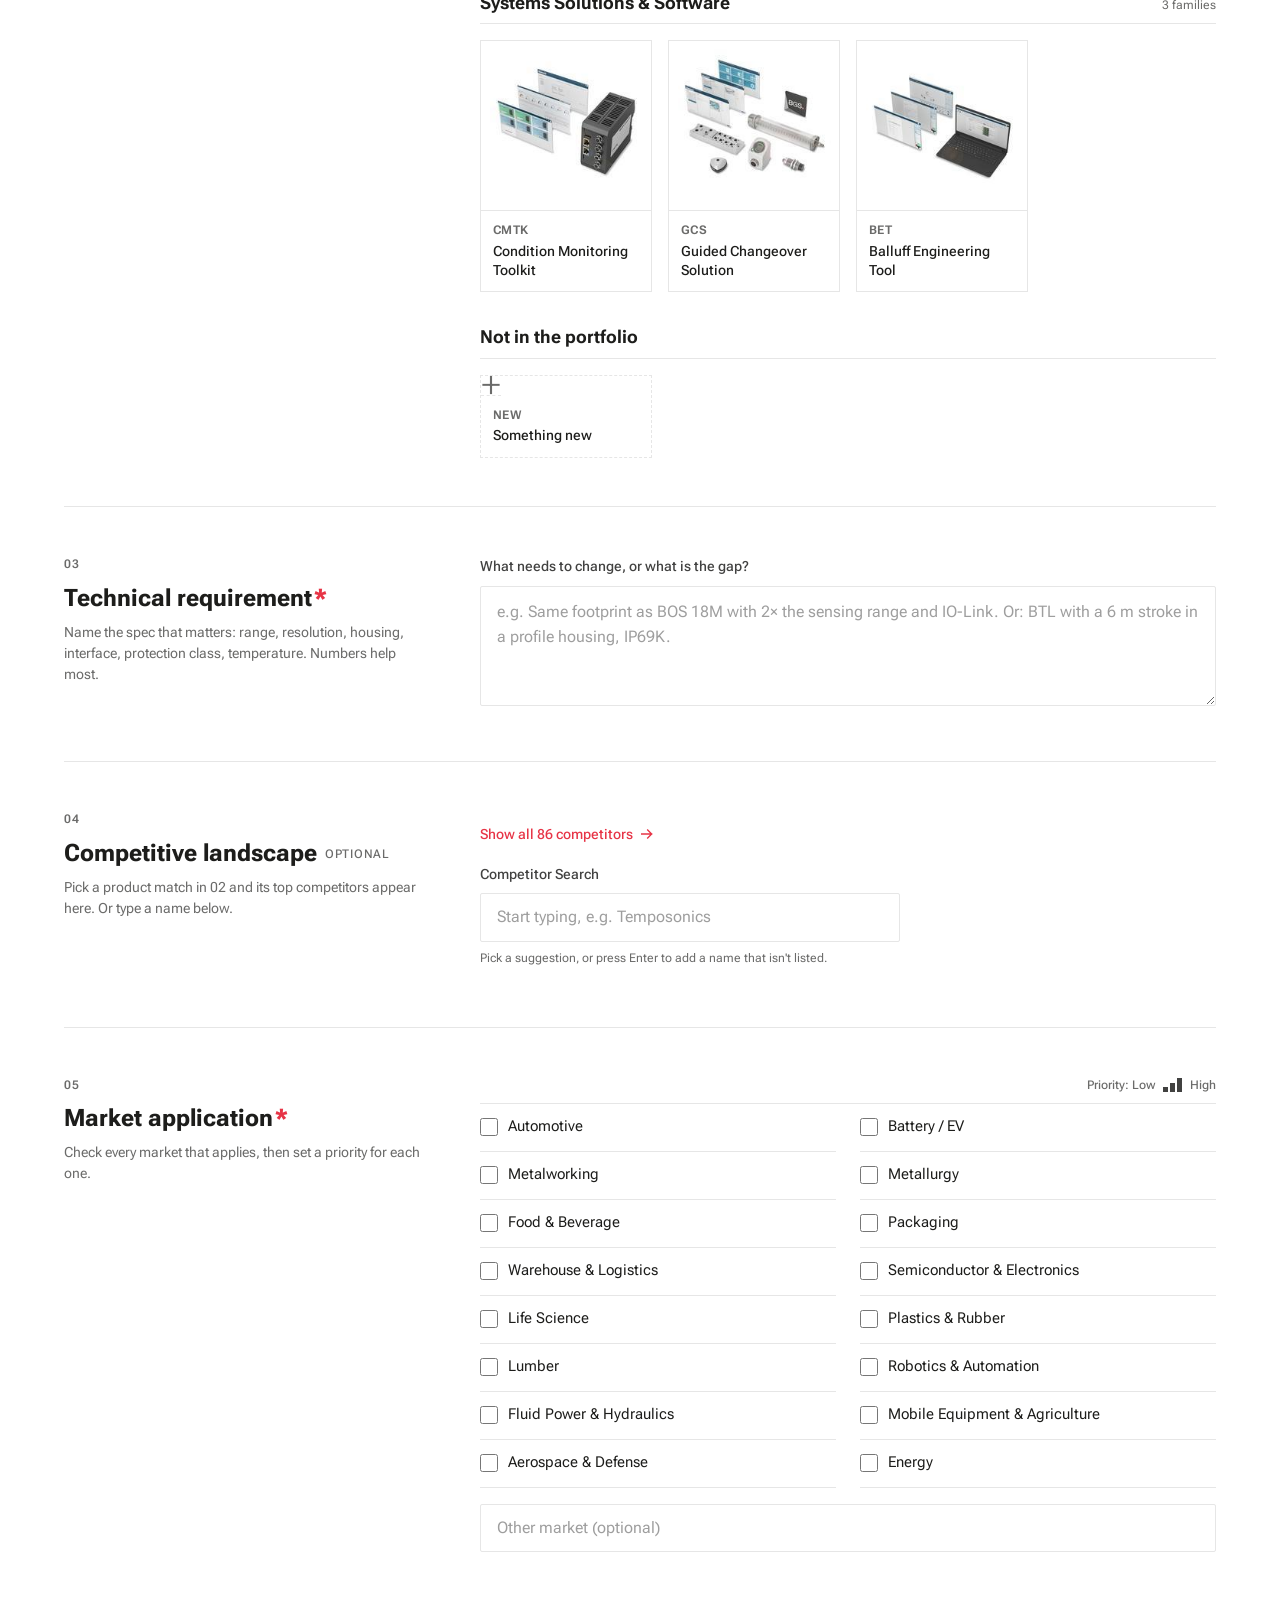
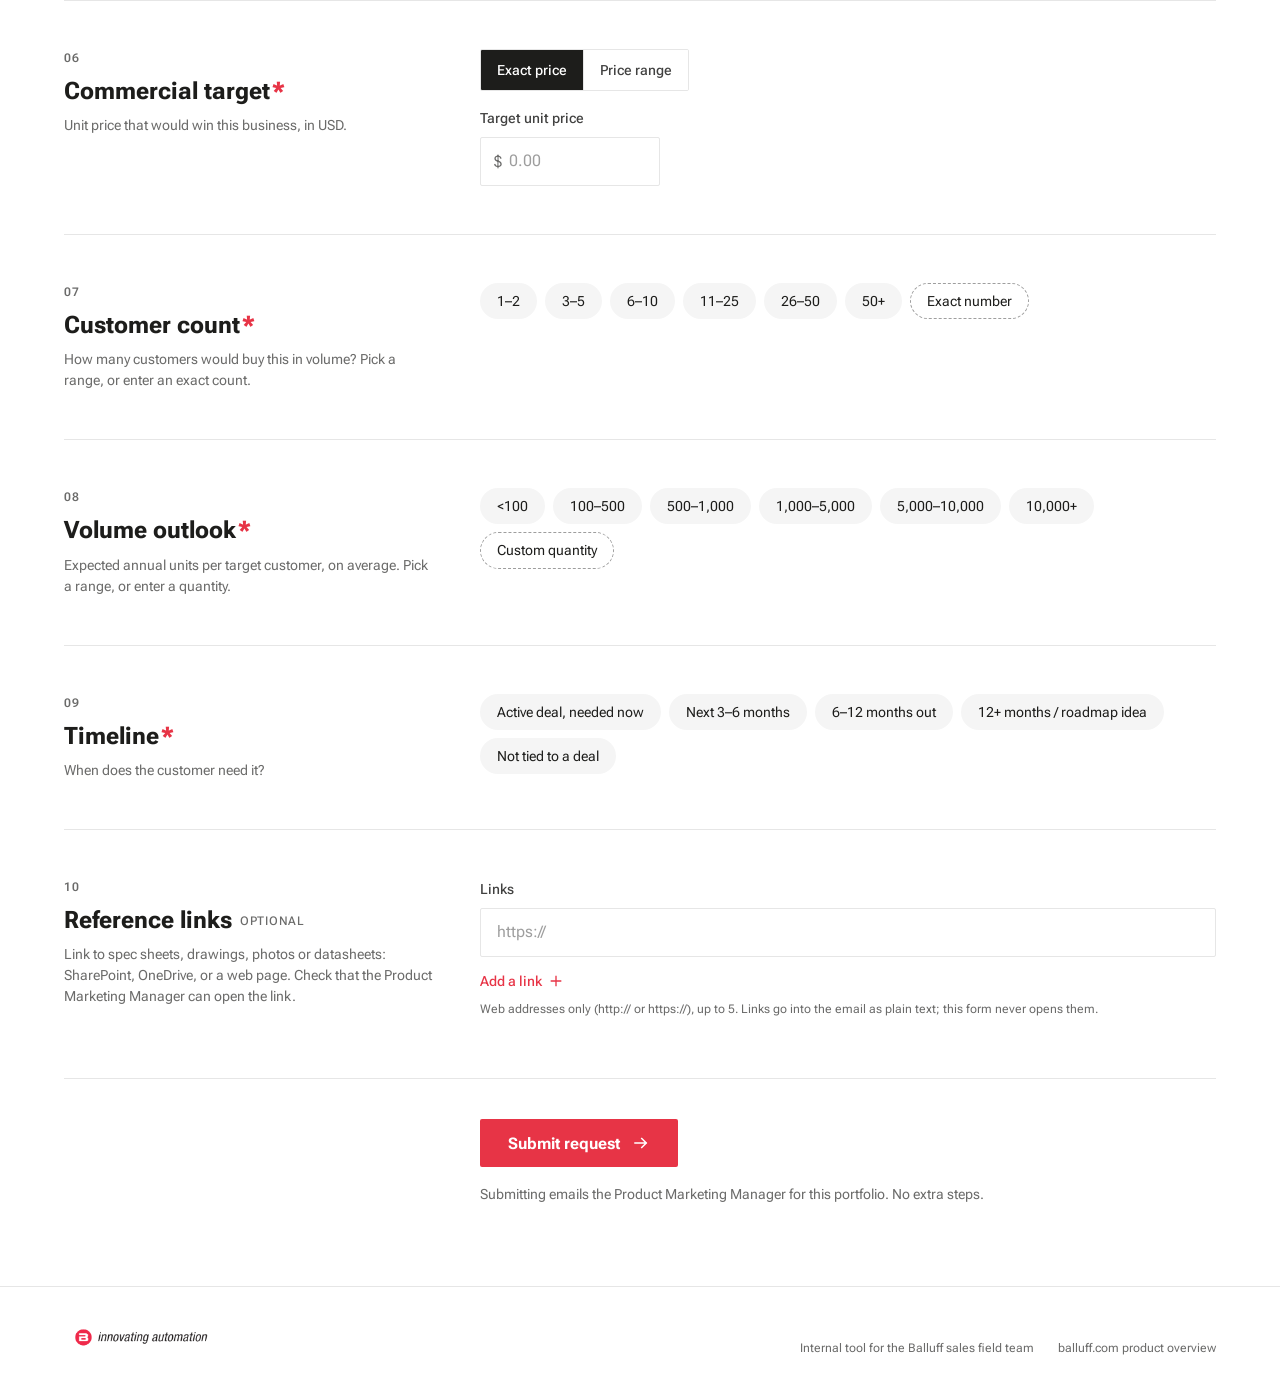
==== commit 7a964d43: "Survey: remove file attachments, keep reference links FormSubmit's AJAX endpoint did not deliver att" ====
--- a/portfolio-survey/index.html
+++ b/portfolio-survey/index.html
@@ -227,21 +227,7 @@
 .pricing-mode-panel{display:none;}
 .pricing-mode-panel.show{display:block;}
 
-/* ---------- Attachments + links ---------- */
-.file-row{display:flex; align-items:center; gap:12px; flex-wrap:wrap;}
-input[type=file]{font-size:14px; color:var(--color-gray-600); max-width:100%;}
-input[type=file]::file-selector-button{
-  font:inherit; font-size:14px; font-weight:500; margin-right:12px; cursor:pointer;
-  background:transparent; color:var(--color-gray-900); border:1px solid var(--color-gray-800);
-  border-radius:var(--radius-sm); padding:8px 16px; min-height:40px;
-}
-input[type=file]::file-selector-button:hover{background:var(--color-gray-50);}
-.file-chip{display:none; align-items:center; gap:8px; font-size:14px; background:var(--color-gray-50); border-radius:var(--radius-full); padding:6px 8px 6px 14px; max-width:100%;}
-.file-chip.show{display:inline-flex;}
-.file-chip span{overflow:hidden; text-overflow:ellipsis; white-space:nowrap;}
-.file-chip button{border:none; background:none; color:var(--color-gray-600); cursor:pointer; font-size:18px; line-height:1; padding:0 6px;}
-.type-list{margin:12px 0 0; padding:0; list-style:none; font-size:12px; line-height:1.5; color:var(--color-gray-600); display:grid; gap:2px;}
-.type-list strong{color:var(--color-gray-800); font-weight:600;}
+/* ---------- Reference links ---------- */
 .link-list{display:grid; gap:8px;}
 .link-row{display:flex; gap:8px; align-items:center;}
 .link-row input{flex:1;}
@@ -540,19 +526,10 @@
       <section class="section" aria-labelledby="t-10">
         <div>
           <div class="section-num">10</div>
-          <h2 class="section-title" id="t-10">Attachment &amp; links<span class="optional">Optional</span></h2>
-          <p class="section-sub">Attach one spec sheet, drawing or photo, up to 3&nbsp;MB. For anything larger, or a different format, share a link instead (SharePoint, OneDrive, a datasheet URL).</p>
-        </div>
-        <div>
-          <div class="field" id="field-attachment">
-            <label class="field-label" for="f-attachment">File</label>
-            <div class="file-row">
-              <input type="file" id="f-attachment">
-              <span class="file-chip" id="fileChip"><span id="fileChipName"></span><button type="button" id="fileRemoveBtn" aria-label="Remove attachment">&times;</button></span>
-            </div>
-            <ul class="type-list" id="typeList"></ul>
-            <div class="err" id="err-attachment"></div>
-          </div>
+          <h2 class="section-title" id="t-10">Reference links<span class="optional">Optional</span></h2>
+          <p class="section-sub">Link to spec sheets, drawings, photos or datasheets: SharePoint, OneDrive, or a web page. Check that the Product Marketing Manager can open the link.</p>
+        </div>
+        <div>
           <div class="field" id="field-links">
             <span class="field-label" id="links-label">Links</span>
             <div class="link-list" id="linkList" aria-labelledby="links-label"></div>
@@ -839,32 +816,6 @@
   {key:"none", label:"Not tied to a deal"}
 ];
 
-/* ---------- Attachment guardrails ----------
-   Allowlist only: documents, images, and neutral CAD formats that can't carry
-   macros or scripts. Each type is checked three ways: extension, browser-reported
-   MIME type (when present), and the file's leading "magic" bytes, so a renamed
-   .exe can't pass as a .pdf. This is a client-side filter, not a virus scan. */
-var ATTACHMENT_MAX_BYTES = 3 * 1024 * 1024;
-var FILE_TYPES = [
-  {group:"Documents", exts:["pdf"], mimes:["application/pdf"], magic:"pdf"},
-  {group:"Documents", exts:["docx"], mimes:["application/vnd.openxmlformats-officedocument.wordprocessingml.document"], magic:"zip"},
-  {group:"Documents", exts:["xlsx"], mimes:["application/vnd.openxmlformats-officedocument.spreadsheetml.sheet"], magic:"zip"},
-  {group:"Documents", exts:["pptx"], mimes:["application/vnd.openxmlformats-officedocument.presentationml.presentation"], magic:"zip"},
-  {group:"Documents", exts:["csv","txt"], mimes:["text/csv","text/plain","application/vnd.ms-excel"], magic:"text"},
-  {group:"Images", exts:["jpg","jpeg"], mimes:["image/jpeg"], magic:"jpeg"},
-  {group:"Images", exts:["png"], mimes:["image/png"], magic:"png"},
-  {group:"CAD", exts:["step","stp"], mimes:[], magic:"step"},
-  {group:"CAD", exts:["dxf"], mimes:[], magic:"text"}
-];
-/* Reasons shown for common blocked types, so reps know what to do instead. */
-var BLOCKED_HINTS = [
-  {exts:["docm","xlsm","pptm","dotm","xltm","xlsb"], msg:"Macro-enabled Office files aren't accepted. Save it as .docx, .xlsx or .pptx, or export a PDF."},
-  {exts:["doc","xls","ppt","rtf"], msg:"Older Office formats can carry macros. Save it as .docx, .xlsx or .pptx, or export a PDF."},
-  {exts:["zip","rar","7z","tar","gz","tgz"], msg:"Archives can't be checked, so they aren't accepted. Attach the file itself, or share a link."},
-  {exts:["svg","html","htm","xml","js","mjs"], msg:"Web and script files aren't accepted. Export a PDF or PNG instead."},
-  {exts:["exe","msi","bat","cmd","com","scr","ps1","vbs","sh","jar","dll","app","dmg","lnk","reg","hta"], msg:"Programs and scripts aren't accepted."},
-  {exts:["heic","heif","webp","gif","bmp","tif","tiff"], msg:"That image format isn't accepted. Save it as JPG or PNG."}
-];
 var MAX_LINKS = 5;
 
 var DRAFT_KEY = "balluff_portfolio_survey_draft_v4";
@@ -878,7 +829,6 @@
   priceMode: "exact",
   links: [""]
 };
-var attachmentOk = true;   // false while a picked file is being checked or was rejected
 
 function $(id){ return document.getElementById(id); }
 function esc(s){ return String(s==null?"":s).replace(/[&<>"']/g, function(c){ return {"&":"&amp;","<":"&lt;",">":"&gt;",'"':"&quot;","'":"&#39;"}[c]; }); }
@@ -1147,18 +1097,6 @@
   $("timelineChips").innerHTML = html;
 }
 
-/* ---------- attachment type list + links ---------- */
-(function renderTypeList(){
-  var groups = {};
-  FILE_TYPES.forEach(function(t){
-    (groups[t.group] = groups[t.group] || []).push.apply(groups[t.group], t.exts.map(function(e){ return "."+e; }));
-  });
-  $("typeList").innerHTML = Object.keys(groups).map(function(g){
-    return '<li><strong>'+esc(g)+':</strong> '+esc(groups[g].join(", "))+'</li>';
-  }).join("") + '<li>Not accepted: macro-enabled or older Office files, archives (.zip), programs, scripts, web files.</li>';
-  $("f-attachment").setAttribute("accept", FILE_TYPES.map(function(t){ return t.exts.map(function(e){ return "."+e; }).join(","); }).join(","));
-})();
-
 function renderLinks(errors){
   errors = errors || {};
   var html = "";
@@ -1318,87 +1256,6 @@
   renderTimeline();
   clearFieldError("field-timeline");
   saveDraftSoon();
-});
-
-/* ---------- attachment checks ---------- */
-function extOf(name){
-  var m = /\.([a-z0-9]+)$/i.exec(name || "");
-  return m ? m[1].toLowerCase() : "";
-}
-function readHead(file, n){
-  return new Promise(function(resolve, reject){
-    var r = new FileReader();
-    r.onload = function(){ resolve(new Uint8Array(r.result)); };
-    r.onerror = function(){ reject(r.error); };
-    r.readAsArrayBuffer(file.slice(0, n));
-  });
-}
-function startsWith(bytes, sig){
-  for(var i=0;i<sig.length;i++){ if(bytes[i] !== sig[i]) return false; }
-  return true;
-}
-function magicMatches(kind, bytes){
-  switch(kind){
-    case "pdf":  return startsWith(bytes, [0x25,0x50,0x44,0x46,0x2D]);            // %PDF-
-    case "png":  return startsWith(bytes, [0x89,0x50,0x4E,0x47,0x0D,0x0A,0x1A,0x0A]);
-    case "jpeg": return startsWith(bytes, [0xFF,0xD8,0xFF]);
-    case "zip":  return startsWith(bytes, [0x50,0x4B,0x03,0x04]);                // PK.. (Office Open XML)
-    case "step": return /^\s*ISO-10303-21/.test(String.fromCharCode.apply(null, bytes.subarray(0, 64)));
-    case "text":
-      for(var i=0;i<bytes.length;i++){ if(bytes[i] === 0) return false; }   // binary files contain NUL bytes
-      return true;
-  }
-  return false;
-}
-async function checkAttachment(file){
-  var name = file.name || "";
-  var ext = extOf(name);
-  if(file.size === 0) return "That file is empty.";
-  if(file.size > ATTACHMENT_MAX_BYTES){
-    return "That file is "+(Math.round(file.size/1024/1024*10)/10)+" MB. Keep it under 3 MB, or share a link instead.";
-  }
-  var type = FILE_TYPES.find(function(t){ return t.exts.indexOf(ext) !== -1; });
-  if(!type){
-    var hint = BLOCKED_HINTS.find(function(h){ return h.exts.indexOf(ext) !== -1; });
-    return hint ? hint.msg : (ext ? "."+ext+" files aren't accepted." : "Files without an extension aren't accepted.")+" Use PDF, an image, an Office file or a CAD export, or share a link.";
-  }
-  if(file.type && type.mimes.length && type.mimes.indexOf(file.type) === -1 && file.type !== "application/octet-stream"){
-    return "That file says it's ."+ext+" but your browser reports it as "+file.type+". Re-save or export it and try again.";
-  }
-  var head = await readHead(file, type.magic === "text" ? 4096 : 64);
-  if(!magicMatches(type.magic, head)){
-    return "That file's contents don't match a real ."+ext+" file. Re-save or export it and try again.";
-  }
-  return null;
-}
-
-$("f-attachment").addEventListener("change", async function(e){
-  var input = e.target, errEl = $("err-attachment");
-  var file = input.files && input.files[0];
-  errEl.classList.remove("show"); errEl.textContent = "";
-  $("field-attachment").classList.remove("invalid");
-  $("fileChip").classList.remove("show");
-  if(!file){ attachmentOk = true; return; }
-  attachmentOk = false;
-  var problem;
-  try{ problem = await checkAttachment(file); }
-  catch(err){ problem = "That file couldn't be read. Try again, or share a link instead."; }
-  if(input.files[0] !== file) return;   // a newer pick replaced this one while checking
-  if(problem){
-    errEl.textContent = problem;
-    errEl.classList.add("show");
-    input.value = "";
-    attachmentOk = true;
-    return;
-  }
-  attachmentOk = true;
-  $("fileChipName").textContent = file.name+" ("+Math.max(1, Math.round(file.size/1024))+" KB)";
-  $("fileChip").classList.add("show");
-});
-$("fileRemoveBtn").addEventListener("click", function(){
-  $("f-attachment").value = "";
-  $("fileChip").classList.remove("show");
-  attachmentOk = true;
 });
 
 /* ---------- link checks ---------- */
@@ -1509,8 +1366,6 @@
   else if(state.volumeRange === CUSTOM && !isWhole(numVal("f-volume-custom"))) fail("field-volume", "Enter a whole-number quantity, 1 or more.");
 
   if(!state.timeline) fail("field-timeline");
-
-  if(!attachmentOk) fail("field-attachment", "The attachment is still being checked. Try again in a moment.");
 
   var lk = checkLinks();
   if(!lk.ok){ renderLinks(lk.errors); fail("field-links"); }
@@ -1652,10 +1507,6 @@
   fd.append("Expected volume/customer", p.volume);
   fd.append("Timeline", timelineLabel(p.timeline));
   if(p.links.length) fd.append("Links", p.links.join("\n"));
-  var fileInput = $("f-attachment");
-  if(fileInput && fileInput.files && fileInput.files[0]){
-    fd.append("attachment", fileInput.files[0]);
-  }
 
   var res = await withTimeout(fetch("https://formsubmit.co/ajax/" + to.email, {
     method: "POST",
@@ -1729,7 +1580,7 @@
   setTimeout(function(){ t.classList.remove("show"); }, 2200);
 }
 
-/* ---------- draft autosave (attachments are never saved) ---------- */
+/* ---------- draft autosave ---------- */
 var DRAFT_INPUTS = ["f-name","f-newname","f-req","f-market-other","f-price-exact","f-price-min","f-price-max","f-custcount-custom","f-volume-custom"];
 var draftTimer = null;
 function saveDraftSoon(){
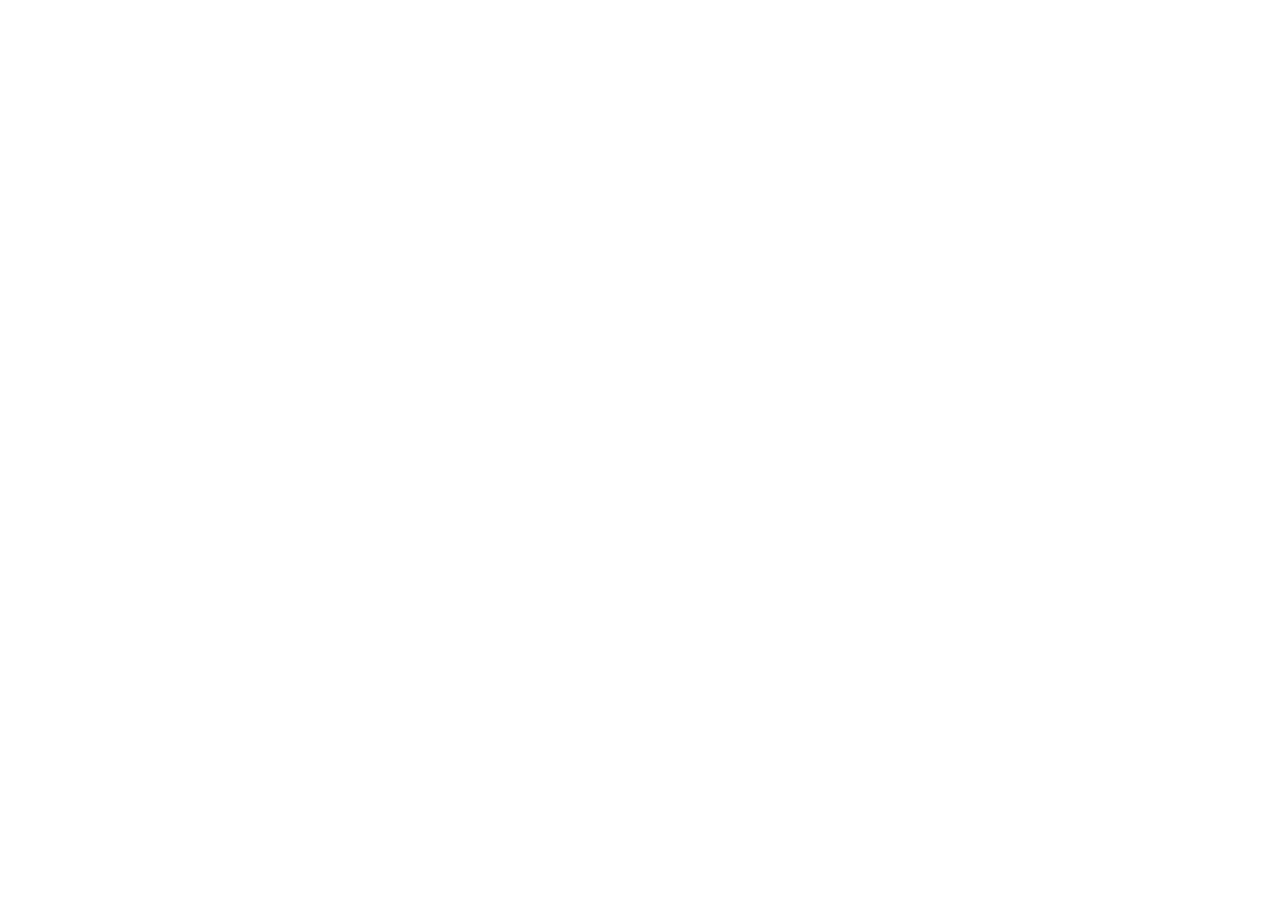
==== commit d0fc7f3e: "Retire the GitHub Pages survey: redirect to survey.balluff-tools.com The survey now lives in Balluff" ====
--- a/portfolio-survey/index.html
+++ b/portfolio-survey/index.html
@@ -3,1624 +3,25 @@
 <head>
 <meta charset="utf-8">
 <meta name="viewport" content="width=device-width, initial-scale=1">
-<title>Portfolio Request | Balluff</title>
-<meta name="description" content="Internal survey for Balluff sales reps to flag product gaps and portfolio requests across the full Balluff portfolio.">
-<link rel="icon" type="image/png" sizes="32x32" href="assets/favicon-32.png">
-<link rel="apple-touch-icon" href="assets/favicon-180.png">
-<link rel="preconnect" href="https://fonts.googleapis.com">
-<link rel="preconnect" href="https://fonts.gstatic.com" crossorigin>
-<link rel="stylesheet" href="https://fonts.googleapis.com/css2?family=Roboto+Flex:opsz,wdth,wght@8..144,25..151,100..1000&display=swap">
+<meta name="robots" content="noindex">
+<title>Portfolio Request has moved | Balluff</title>
+<link rel="canonical" href="https://survey.balluff-tools.com">
+<meta http-equiv="refresh" content="0; url=https://survey.balluff-tools.com">
+<script>location.replace("https://survey.balluff-tools.com" + location.search);</script>
 <style>
-/* Balluff design tokens — mirrors ai-marketing2/tokens.css (design.md is the source of truth). */
-:root{
-  --color-balluff-black:#1d1d1b;
-  --color-balluff-white:#ffffff;
-  --color-balluff-red:#e73446;
-  --color-balluff-red-hover:#d42f40; /* ~8% darker, design.md § Buttons */
-  --color-gray-50:#f5f5f5;
-  --color-gray-200:#e6e6e6;
-  --color-gray-400:#9e9e9e;
-  --color-gray-600:#6b6b6a;
-  --color-gray-800:#414140;
-  --color-gray-900:#1d1d1b;
-  --color-error:#d32f2f;
-  --color-success:#2e7d32;
-  --color-disabled:#bcbcbc;
-
-  --font-sans:"Roboto Flex", system-ui, -apple-system, "Segoe UI", sans-serif;
-
-  --radius-none:0; --radius-sm:2px; --radius-md:4px; --radius-full:9999px;
-  --shadow-xs:0 1px 2px rgba(0,0,0,.04);
-  --shadow-sm:0 2px 8px rgba(0,0,0,.06);
-}
-
-*{box-sizing:border-box;}
-[hidden]{display:none!important;}
-img{max-width:100%; display:block;}
-@media (prefers-reduced-motion: reduce){ *{transition:none!important; animation:none!important;} }
-
-html{font-optical-sizing:auto;}
-body{
-  margin:0; background:var(--color-balluff-white); color:var(--color-gray-900);
-  font-family:var(--font-sans); font-size:16px; line-height:1.6;
-  font-optical-sizing:auto;
-  -webkit-font-smoothing:antialiased;
-}
-button, input, textarea{font-family:inherit;}
-
-.container{max-width:1280px; margin-inline:auto; padding-inline:20px;}
-@media (min-width:768px){ .container{padding-inline:32px;} }
-@media (min-width:1280px){ .container{padding-inline:64px;} }
-
-/* ---------- Top nav ---------- */
-.nav{border-bottom:1px solid var(--color-gray-200); background:var(--color-balluff-white);}
-.nav-inner{height:56px; display:flex; align-items:center; justify-content:space-between; gap:16px;}
-@media (min-width:768px){ .nav-inner{height:64px;} }
-.nav-logo{display:block; padding-block:8px;}
-.nav-logo img{width:120px; height:auto;}
-.nav-meta{font-size:14px; color:var(--color-gray-600); font-weight:500;}
-
-/* ---------- Page header ---------- */
-.page-head{padding-block:40px 48px;}
-@media (min-width:1024px){ .page-head{padding-block:64px 64px;} }
-.crumbs{font-size:14px; color:var(--color-gray-600); margin:0 0 24px; display:flex; gap:8px; align-items:center; flex-wrap:wrap;}
-.crumbs .sep{color:var(--color-gray-400);}
-.crumbs .current{color:var(--color-gray-900);}
-h1{
-  margin:0 0 12px; font-size:clamp(36px, 6vw, 48px); line-height:1.1;
-  font-weight:780; font-variation-settings:"wdth" 88; letter-spacing:-.01em;
-}
-.lede{margin:0; font-size:clamp(18px, 2.4vw, 24px); line-height:1.35; color:var(--color-gray-800); font-weight:360; max-width:34em;}
-.page-facts{display:flex; gap:32px; flex-wrap:wrap; margin-top:32px; font-size:14px; color:var(--color-gray-600);}
-.page-facts strong{display:block; font-size:30px; line-height:1.15; color:var(--color-gray-900); font-weight:760; font-variation-settings:"wdth" 88;}
-
-/* ---------- Form sections: asymmetric 1/3 + 2/3 ---------- */
-.section{display:grid; gap:16px 48px; padding-block:40px; border-top:1px solid var(--color-gray-200);}
-@media (min-width:1024px){ .section{grid-template-columns:minmax(0,1fr) minmax(0,2fr); padding-block:48px;} }
-.section-num{font-size:12px; letter-spacing:.08em; text-transform:uppercase; color:var(--color-gray-600); font-weight:600; margin-bottom:8px; font-variant-numeric:tabular-nums;}
-.section-title{margin:0 0 8px; font-size:24px; line-height:1.3; font-weight:720; font-variation-settings:"wdth" 92;}
-.section-sub{margin:0; font-size:14px; line-height:1.5; color:var(--color-gray-600); max-width:30em;}
-.section-sub + .section-sub{margin-top:8px;}
-.optional{font-size:12px; font-weight:500; color:var(--color-gray-600); text-transform:uppercase; letter-spacing:.06em; margin-left:8px; vertical-align:middle;}
-.req{color:var(--color-balluff-red); margin-left:2px;}
-
-/* ---------- Form controls (design.md § Forms) ---------- */
-.field-label{display:block; font-size:14px; font-weight:500; color:var(--color-gray-800); margin-bottom:8px;}
-input[type=text], input[type=number], input[type=search], input[type=url], textarea{
-  width:100%; min-height:40px; background:var(--color-balluff-white);
-  border:1px solid var(--color-gray-200); border-radius:var(--radius-sm);
-  padding:12px 16px; font-size:16px; line-height:1.4; color:var(--color-gray-900);
-}
-input::placeholder, textarea::placeholder{color:var(--color-gray-400);}
-input:focus, textarea:focus{outline:none; border:2px solid var(--color-balluff-red); padding:11px 15px;}
-input[type=number]{font-variant-numeric:tabular-nums;}
-textarea{min-height:120px; resize:vertical; line-height:1.6;}
-.hint{font-size:12px; line-height:1.4; color:var(--color-gray-600); margin-top:8px;}
-.err{font-size:14px; color:var(--color-error); margin-top:8px; display:none;}
-.err.show{display:block;}
-.field.invalid input[type=text], .field.invalid textarea{border:2px solid var(--color-error); padding:11px 15px;}
-.field.invalid input[type=number]:not(:disabled), .field.invalid input[type=url].bad{border:2px solid var(--color-error); padding:11px 15px;}
-.field.invalid .product-grid, .field.invalid .market-list{outline:2px solid var(--color-error); outline-offset:4px;}
-.field + .field{margin-top:32px;}
-
-button:focus-visible, a:focus-visible, .chip:focus-visible, .product-card:focus-visible, input[type=checkbox]:focus-visible{
-  outline:2px solid var(--color-balluff-red); outline-offset:2px;
-}
-
-/* ---------- Chips (design.md § Filter chips) ---------- */
-.chip-row{display:flex; flex-wrap:wrap; gap:8px;}
-.chip{
-  font-size:14px; line-height:1.3; border:1px solid transparent; background:var(--color-gray-50);
-  color:var(--color-gray-900); border-radius:var(--radius-full); padding:8px 16px; cursor:pointer;
-  transition:background .12s, color .12s, border-color .12s;
-}
-.chip:hover{border-color:var(--color-gray-400);}
-.chip[aria-pressed="true"]{background:var(--color-balluff-red); color:var(--color-balluff-white); font-weight:600;}
-.chip.custom{background:var(--color-balluff-white); border:1px dashed var(--color-gray-400);}
-.chip.custom[aria-pressed="true"]{background:var(--color-balluff-red); border-color:var(--color-balluff-red); border-style:solid;}
-.chip .count{color:var(--color-gray-600); font-variant-numeric:tabular-nums; margin-left:4px; font-size:12px;}
-.chip[aria-pressed="true"] .count{color:rgba(255,255,255,.8);}
-.other-wrap{margin-top:16px; display:none;}
-.other-wrap.show{display:block;}
-.text-btn{background:none; border:none; padding:0; margin-top:16px; color:var(--color-balluff-red); font-size:14px; font-weight:500; cursor:pointer; display:inline-flex; align-items:center; gap:6px;}
-.text-btn:hover{text-decoration:underline;}
-.text-btn:disabled{color:var(--color-gray-400); cursor:not-allowed; text-decoration:none;}
-.text-btn svg{transition:transform .12s;}
-.text-btn:hover svg{transform:translateX(4px);}
-
-/* ---------- Custom value panels (06 / 07 / 08) ---------- */
-.custom-panel{margin-top:16px; padding:16px; background:var(--color-gray-50); display:none;}
-.custom-panel.show{display:block;}
-.inline-inputs{display:flex; flex-wrap:wrap; gap:16px; align-items:flex-end;}
-.inline-inputs .unit-input{display:flex; flex-direction:column; width:180px; max-width:100%;}
-.inline-inputs .dash{padding-bottom:10px; color:var(--color-gray-600);}
-.money{position:relative;}
-.money span{position:absolute; left:14px; top:50%; transform:translateY(-50%); color:var(--color-gray-600); pointer-events:none;}
-.money input, .money input:focus{padding-left:28px;}
-.suffix{font-size:14px; color:var(--color-gray-600); padding-bottom:10px;}
-
-/* ---------- Product picker ---------- */
-.picker-tools{display:grid; gap:16px; margin-bottom:24px;}
-.area-chips{gap:8px;}
-.area-group + .area-group{margin-top:32px;}
-.area-head{display:flex; align-items:baseline; justify-content:space-between; gap:16px; padding-bottom:8px; margin-bottom:16px; border-bottom:1px solid var(--color-gray-200);}
-.area-head h3{margin:0; font-size:18px; line-height:1.4; font-weight:680;}
-.area-head span{white-space:nowrap; font-size:12px; color:var(--color-gray-600); font-variant-numeric:tabular-nums;}
-.product-grid{display:grid; grid-template-columns:repeat(auto-fill, minmax(140px, 1fr)); gap:16px;}
-.product-card{
-  border:1px solid var(--color-gray-200); border-radius:var(--radius-none); padding:0; cursor:pointer;
-  background:var(--color-balluff-white); display:flex; flex-direction:column; text-align:left;
-  transition:border-color .12s, box-shadow .12s; color:inherit;
-}
-.product-card:hover{border-color:var(--color-gray-400); box-shadow:var(--shadow-xs);}
-.product-card.selected{border-color:var(--color-balluff-red); box-shadow:0 0 0 1px var(--color-balluff-red) inset;}
-.product-card .media{aspect-ratio:1; background:var(--color-balluff-white); display:flex; align-items:center; justify-content:center; border-bottom:1px solid var(--color-gray-200); overflow:hidden;}
-.product-card .media img.photo{width:100%; height:100%; object-fit:contain; padding:8px;}
-.product-card .media.placeholder{background:var(--color-gray-50);}
-.product-card .media .mono{font-size:32px; font-weight:800; font-variation-settings:"wdth" 75; letter-spacing:.01em; color:var(--color-gray-800);}
-.product-card .media .mono.long{font-size:24px;}
-.product-card .media img.icon{width:62%; height:auto; opacity:.85;}
-.product-card .body{padding:12px; display:flex; flex-direction:column; gap:2px;}
-.product-card .code{font-size:12px; font-weight:700; letter-spacing:.04em; color:var(--color-gray-600); text-transform:uppercase; min-height:1.4em;}
-.product-card.selected .code{color:var(--color-balluff-red);}
-.product-card .name{font-size:14px; line-height:1.35; font-weight:500; color:var(--color-gray-900);}
-.product-card.new-card .media{background:var(--color-balluff-white); border-bottom-style:dashed;}
-.product-card.new-card{border-style:dashed;}
-.product-card.new-card .plus{font-size:40px; font-weight:300; color:var(--color-gray-600); line-height:1;}
-.no-results{font-size:14px; color:var(--color-gray-600); padding:16px 0;}
-.selection-bar{display:none; margin-top:24px; padding:16px; background:var(--color-gray-50); font-size:14px; gap:4px 16px; flex-wrap:wrap; align-items:baseline;}
-.selection-bar.show{display:flex;}
-.selection-bar .label{color:var(--color-gray-600);}
-.selection-bar strong{font-weight:650;}
-.new-name-wrap{margin-top:24px; display:none;}
-.new-name-wrap.show{display:block;}
-
-/* ---------- Markets + priority (compact two-column grid) ---------- */
-.market-legend{display:flex; justify-content:flex-end; align-items:center; padding-bottom:8px;}
-.legend-scale{display:flex; align-items:center; gap:8px; font-weight:500; font-size:12px; color:var(--color-gray-600);}
-.legend-scale .ramp{display:flex; align-items:flex-end; gap:2px;}
-.legend-scale .ramp i{display:block; width:5px; background:var(--color-gray-800);}
-.market-list{display:grid; grid-template-columns:1fr; column-gap:24px; border-top:1px solid var(--color-gray-200);}
-@media (min-width:768px){ .market-list{grid-template-columns:1fr 1fr;} }
-.market-row{display:flex; align-items:center; justify-content:space-between; gap:8px; min-height:48px; padding:6px 0; border-bottom:1px solid var(--color-gray-200);}
-.market-check{display:flex; align-items:center; gap:10px; cursor:pointer; flex:1; min-width:0; font-size:15px; line-height:1.3;}
-.market-check input{width:18px; height:18px; accent-color:var(--color-balluff-red); flex:none; margin:0;}
-.priority-group{display:none; gap:2px; flex:none;}
-.priority-group.active{display:flex;}
-.pri-btn{
-  display:inline-flex; align-items:center; gap:5px; height:32px; padding:0 8px;
-  border-radius:var(--radius-sm); border:1px solid var(--color-gray-200); background:var(--color-balluff-white);
-  font-size:12px; font-weight:500; color:var(--color-gray-800); cursor:pointer;
-}
-.pri-btn:hover{border-color:var(--color-gray-400);}
-.pri-btn .bars{display:flex; align-items:flex-end; gap:1px; height:12px;}
-.pri-btn .bars i{display:block; width:3px; background:currentColor; opacity:.25;}
-.pri-btn .bars i.on{opacity:1;}
-.pri-btn .bars i:nth-child(1){height:4px;} .pri-btn .bars i:nth-child(2){height:8px;} .pri-btn .bars i:nth-child(3){height:12px;}
-.pri-btn[data-pri="3"]{font-weight:700;}
-.pri-btn[aria-pressed="true"]{background:var(--color-balluff-red); border-color:var(--color-balluff-red); color:var(--color-balluff-white);}
-.market-row.ranked .market-check span{font-weight:600;}
-.market-row.unranked .priority-group{outline:1px dashed var(--color-gray-400); outline-offset:2px;}
-
-/* ---------- Sensor technology filter (sub-row under the area chips) ---------- */
-.tech-filter{display:none; padding:12px 0 0 12px; border-left:2px solid var(--color-gray-200);}
-.tech-filter.show{display:block;}
-.filter-label{font-size:12px; font-weight:600; color:var(--color-gray-600); text-transform:uppercase; letter-spacing:.06em; margin:0 0 8px;}
-.tech-filter .chip{font-size:13px; padding:6px 12px;}
-
-/* ---------- Competitor typeahead ---------- */
-.combo{margin-top:16px; max-width:420px;}
-.combo-field{position:relative;}
-.combo-list{position:absolute; z-index:5; left:0; right:0; top:calc(100% + 4px); margin:0; padding:4px 0; list-style:none; background:var(--color-balluff-white); border:1px solid var(--color-gray-200); box-shadow:var(--shadow-md, 0 4px 16px rgba(0,0,0,.08)); max-height:260px; overflow:auto;}
-.combo-list li{padding:8px 16px; font-size:14px; cursor:pointer;}
-.combo-list li[aria-selected="true"], .combo-list li:hover{background:var(--color-gray-50);}
-.combo-list li mark{background:none; color:inherit; font-weight:700;}
-.combo-list li .note{color:var(--color-gray-600); font-size:12px; margin-left:6px;}
-.chip.custom-comp{background:var(--color-balluff-red); color:var(--color-balluff-white); font-weight:600; display:inline-flex; align-items:center; gap:6px;}
-.chip.custom-comp span{opacity:.8; font-size:16px; line-height:1;}
-
-/* ---------- Pricing segmented control ---------- */
-.seg{display:inline-flex; border:1px solid var(--color-gray-200); border-radius:var(--radius-sm); overflow:hidden; margin-bottom:16px;}
-.seg button{font-size:14px; font-weight:500; padding:8px 16px; border:none; background:var(--color-balluff-white); color:var(--color-gray-800); cursor:pointer; min-height:40px;}
-.seg button + button{border-left:1px solid var(--color-gray-200);}
-.seg button[aria-pressed="true"]{background:var(--color-gray-900); color:var(--color-balluff-white);}
-.pricing-mode-panel{display:none;}
-.pricing-mode-panel.show{display:block;}
-
-/* ---------- Reference links ---------- */
-.link-list{display:grid; gap:8px;}
-.link-row{display:flex; gap:8px; align-items:center;}
-.link-row input{flex:1;}
-.link-row .remove{flex:none; width:40px; height:40px; border:1px solid var(--color-gray-200); border-radius:var(--radius-sm); background:var(--color-balluff-white); color:var(--color-gray-600); font-size:18px; cursor:pointer;}
-.link-row .remove:hover{border-color:var(--color-gray-400);}
-.link-err{font-size:12px; color:var(--color-error); margin:2px 0 0;}
-
-/* ---------- Submit ---------- */
-.submit-area{border-top:1px solid var(--color-gray-200); padding-block:40px 80px; display:grid; gap:16px 48px;}
-@media (min-width:1024px){ .submit-area{grid-template-columns:minmax(0,1fr) minmax(0,2fr);} }
-.btn-primary{
-  display:inline-flex; align-items:center; gap:12px; background:var(--color-balluff-red); color:var(--color-balluff-white);
-  border:none; border-radius:var(--radius-sm); padding:14px 28px; min-height:48px; font-size:16px; font-weight:700;
-  cursor:pointer; white-space:nowrap; transition:background .12s; text-decoration:none;
-}
-.btn-primary:hover{background:var(--color-balluff-red-hover);}
-.btn-primary:disabled{background:var(--color-gray-200); color:var(--color-gray-400); cursor:not-allowed;}
-.btn-primary svg{transition:transform .12s;}
-.btn-primary:hover svg{transform:translateX(4px);}
-.btn-secondary{
-  display:inline-flex; align-items:center; gap:8px; background:transparent; color:var(--color-gray-900);
-  border:1px solid var(--color-gray-800); border-radius:var(--radius-sm); padding:10px 24px; min-height:40px;
-  font-size:16px; font-weight:500; cursor:pointer; text-decoration:none;
-}
-.btn-secondary:hover{background:var(--color-gray-50);}
-.submit-note{font-size:14px; color:var(--color-gray-600); margin:16px 0 0;}
-.draft-note{font-size:14px; color:var(--color-gray-600); margin:8px 0 0;}
-.draft-note button{background:none; border:none; padding:0; color:var(--color-balluff-red); cursor:pointer; font-size:14px;}
-.draft-note button:hover{text-decoration:underline;}
-
-/* ---------- Alerts (design.md § Alerts — UI state palette, never Balluff Red) ---------- */
-.alert{border-left:4px solid; padding:16px; font-size:14px; line-height:1.5;}
-.alert-error{border-color:var(--color-error); background:rgba(211,47,47,.08);}
-.alert-error .alert-title{color:var(--color-error);}
-.alert-success{border-color:var(--color-success); background:rgba(46,125,50,.08);}
-.alert-success .alert-title{color:var(--color-success);}
-.alert-pending{border-color:var(--color-disabled); background:var(--color-gray-50);}
-.alert-title{font-size:16px; font-weight:700; margin:0 0 4px;}
-.alert p{margin:0; color:var(--color-gray-900);}
-.form-err{display:none; margin-bottom:24px;}
-.form-err.show{display:block;}
-
-/* ---------- Confirmation ---------- */
-.confirm{display:none; padding-block:16px 96px;}
-.confirm.show{display:block;}
-.confirm-grid{display:grid; gap:24px 48px; border-top:1px solid var(--color-gray-200); padding-top:40px;}
-@media (min-width:1024px){ .confirm-grid{grid-template-columns:minmax(0,1fr) minmax(0,2fr);} }
-.confirm h2{margin:0 0 8px; font-size:36px; line-height:1.15; font-weight:760; font-variation-settings:"wdth" 88;}
-.confirm .ref{font-size:14px; color:var(--color-gray-600); font-variant-numeric:tabular-nums;}
-.confirm .ref strong{color:var(--color-gray-900); font-weight:650;}
-.confirm-actions{display:flex; gap:16px; flex-wrap:wrap; margin-top:24px; align-items:center;}
-.summary{margin-top:32px; border-top:1px solid var(--color-gray-200);}
-.summary-row{display:grid; grid-template-columns:minmax(120px, 1fr) 2fr; gap:16px; padding:12px 0; border-bottom:1px solid var(--color-gray-200); font-size:14px;}
-.summary-row dt{color:var(--color-gray-600);}
-.summary-row dd{margin:0; white-space:pre-wrap; word-break:break-word;}
-
-/* ---------- Footer (quiet, design.md § Composition) ---------- */
-.footer{border-top:1px solid var(--color-gray-200); padding-block:32px;}
-.footer-inner{display:flex; justify-content:space-between; align-items:flex-end; gap:24px; flex-wrap:wrap;}
-.footer-claim{width:160px; height:auto;}
-.footer-meta{font-size:12px; line-height:1.4; color:var(--color-gray-600); display:flex; gap:24px; flex-wrap:wrap;}
-.footer-meta a{color:var(--color-gray-600); text-decoration:none;}
-.footer-meta a:hover{text-decoration:underline;}
-
-.toast{position:fixed; bottom:24px; left:50%; transform:translateX(-50%); background:var(--color-gray-900); color:var(--color-balluff-white); font-size:14px; padding:10px 20px; border-radius:var(--radius-sm); opacity:0; pointer-events:none; transition:opacity .2s; box-shadow:var(--shadow-sm);}
-.toast.show{opacity:1;}
-
-.visually-hidden{position:absolute; width:1px; height:1px; padding:0; margin:-1px; overflow:hidden; clip:rect(0,0,0,0); white-space:nowrap; border:0;}
+  body{margin:0; font-family:"Roboto Flex", system-ui, -apple-system, "Segoe UI", sans-serif; color:#1d1d1b; background:#fff;}
+  main{max-width:640px; padding:64px 20px;}
+  h1{font-size:30px; line-height:1.25; margin:0 0 12px; font-weight:700;}
+  p{font-size:16px; line-height:1.6; color:#414140; margin:0 0 16px;}
+  a{color:#e73446; text-decoration:none; font-weight:500;}
+  a:hover{text-decoration:underline;}
 </style>
 </head>
 <body>
-
-<header class="nav">
-  <div class="container nav-inner">
-    <a class="nav-logo" href="../" aria-label="Balluff Tools home"><img src="assets/balluff-wordmark-black.svg" alt="Balluff" width="120" height="16"></a>
-    <span class="nav-meta">Sales field input</span>
-  </div>
-</header>
-
 <main>
-  <div class="container">
-    <div class="page-head" id="pageHead">
-      <nav class="crumbs" aria-label="Breadcrumb"><span>Balluff Tools</span><span class="sep" aria-hidden="true">&rsaquo;</span><span class="current">Portfolio Request</span></nav>
-      <h1>Portfolio Request</h1>
-      <p class="lede">Flag a product gap or a feature request from the field. It covers every Balluff product area, takes about three minutes, and goes straight to the Product Marketing Manager for that portfolio.</p>
-      <div class="page-facts" id="pageFacts"></div>
-    </div>
-
-    <form id="theForm" novalidate>
-      <section class="section" aria-labelledby="t-01">
-        <div>
-          <div class="section-num">01</div>
-          <h2 class="section-title" id="t-01">Requested by</h2>
-        </div>
-        <div>
-          <div class="field" id="field-name">
-            <label class="field-label" for="f-name">Your name<span class="req" aria-hidden="true">*</span></label>
-            <input type="text" id="f-name" autocomplete="name" placeholder="e.g. Jordan Reyes">
-            <div class="err" id="err-name">Enter your name.</div>
-          </div>
-        </div>
-      </section>
-
-      <section class="section" aria-labelledby="t-02">
-        <div>
-          <div class="section-num">02</div>
-          <h2 class="section-title" id="t-02">Product match<span class="req" aria-hidden="true">*</span></h2>
-          <p class="section-sub">Which Balluff product is closest to what the customer is asking for? Filter by product area or search by code. If nothing fits, choose Something new.</p>
-        </div>
-        <div>
-          <div class="field" id="field-product">
-            <div class="picker-tools">
-              <div>
-                <p class="filter-label" id="area-label">Product area</p>
-                <div class="chip-row area-chips" id="areaChips" role="group" aria-labelledby="area-label"></div>
-              </div>
-              <div class="tech-filter" id="techFilter">
-                <p class="filter-label" id="tech-label">Sensor technology</p>
-                <div class="chip-row" id="techChips" role="group" aria-labelledby="tech-label"></div>
-              </div>
-              <div>
-                <label class="visually-hidden" for="product-search">Search products</label>
-                <input type="search" id="product-search" placeholder="Search by code or name, e.g. BTL" autocomplete="off">
-              </div>
-            </div>
-            <div id="productGroups"></div>
-            <div class="selection-bar" id="selectionBar" aria-live="polite"></div>
-            <div class="new-name-wrap" id="newNameWrap">
-              <label class="field-label" for="f-newname">What would you call it? <span class="optional">Optional</span></label>
-              <input type="text" id="f-newname" placeholder="e.g. Alternative to Keyence LR-Z">
-              <p class="hint">Pick a product area above as well. It routes the request to the right Product Marketing Manager and narrows the competitor list.</p>
-            </div>
-            <div class="err" id="err-product">Pick a product match, or choose Something new.</div>
-          </div>
-        </div>
-      </section>
-
-      <section class="section" aria-labelledby="t-03">
-        <div>
-          <div class="section-num">03</div>
-          <h2 class="section-title" id="t-03">Technical requirement<span class="req" aria-hidden="true">*</span></h2>
-          <p class="section-sub">Name the spec that matters: range, resolution, housing, interface, protection class, temperature. Numbers help most.</p>
-        </div>
-        <div>
-          <div class="field" id="field-req">
-            <label class="field-label" for="f-req">What needs to change, or what is the gap?</label>
-            <textarea id="f-req" placeholder="e.g. Same footprint as BOS 18M with 2× the sensing range and IO-Link. Or: BTL with a 6 m stroke in a profile housing, IP69K."></textarea>
-            <div class="err" id="err-req">Describe the requirement. One sentence is enough.</div>
-          </div>
-        </div>
-      </section>
-
-      <section class="section" aria-labelledby="t-04">
-        <div>
-          <div class="section-num">04</div>
-          <h2 class="section-title" id="t-04">Competitive landscape<span class="optional">Optional</span></h2>
-          <p class="section-sub" id="competitorSub">Which competitors would this go up against?</p>
-        </div>
-        <div>
-          <div class="chip-row" id="competitorChips"></div>
-          <button type="button" class="text-btn" id="competitorToggle"></button>
-          <div class="combo">
-            <label class="field-label" for="f-competitor-search">Competitor Search</label>
-            <div class="combo-field">
-              <input type="text" id="f-competitor-search" role="combobox" aria-autocomplete="list" aria-expanded="false" aria-controls="competitorSuggest" autocomplete="off" spellcheck="false" placeholder="Start typing, e.g. Temposonics">
-              <ul class="combo-list" id="competitorSuggest" role="listbox" aria-label="Competitor suggestions" hidden></ul>
-            </div>
-            <p class="hint">Pick a suggestion, or press Enter to add a name that isn't listed.</p>
-          </div>
-        </div>
-      </section>
-
-      <section class="section" aria-labelledby="t-05">
-        <div>
-          <div class="section-num">05</div>
-          <h2 class="section-title" id="t-05">Market application<span class="req" aria-hidden="true">*</span></h2>
-          <p class="section-sub">Check every market that applies, then set a priority for each one.</p>
-        </div>
-        <div>
-          <div class="field" id="field-markets">
-            <div class="market-legend" aria-hidden="true">
-              <span class="legend-scale">Priority: Low
-                <span class="ramp"><i style="height:5px"></i><i style="height:9px"></i><i style="height:14px"></i></span>
-                High</span>
-            </div>
-            <div class="market-list" id="marketList"></div>
-            <div class="other-wrap show">
-              <label class="visually-hidden" for="f-market-other">Other market</label>
-              <input type="text" id="f-market-other" placeholder="Other market (optional)">
-            </div>
-            <div class="err" id="err-markets">Check at least one market and give each checked market a priority.</div>
-          </div>
-        </div>
-      </section>
-
-      <section class="section" aria-labelledby="t-06">
-        <div>
-          <div class="section-num">06</div>
-          <h2 class="section-title" id="t-06">Commercial target<span class="req" aria-hidden="true">*</span></h2>
-          <p class="section-sub">Unit price that would win this business, in USD.</p>
-        </div>
-        <div>
-          <div class="field" id="field-price">
-            <div class="seg" id="priceModeSeg" role="group" aria-label="Pricing mode">
-              <button type="button" data-mode="exact" aria-pressed="true">Exact price</button>
-              <button type="button" data-mode="range" aria-pressed="false">Price range</button>
-            </div>
-            <div class="pricing-mode-panel show" id="priceExactPanel">
-              <div class="inline-inputs">
-                <div class="unit-input">
-                  <label class="field-label" for="f-price-exact">Target unit price</label>
-                  <div class="money"><span aria-hidden="true">$</span><input type="number" id="f-price-exact" min="0" step="0.01" inputmode="decimal" placeholder="0.00"></div>
-                </div>
-              </div>
-            </div>
-            <div class="pricing-mode-panel" id="priceRangePanel">
-              <div class="chip-row" id="priceRangeChips"></div>
-              <div class="custom-panel" id="priceCustomPanel">
-                <div class="inline-inputs">
-                  <div class="unit-input">
-                    <label class="field-label" for="f-price-min">Minimum</label>
-                    <div class="money"><span aria-hidden="true">$</span><input type="number" id="f-price-min" min="0" step="0.01" inputmode="decimal" placeholder="0.00"></div>
-                  </div>
-                  <span class="dash" aria-hidden="true">&ndash;</span>
-                  <div class="unit-input">
-                    <label class="field-label" for="f-price-max">Maximum</label>
-                    <div class="money"><span aria-hidden="true">$</span><input type="number" id="f-price-max" min="0" step="0.01" inputmode="decimal" placeholder="0.00"></div>
-                  </div>
-                </div>
-              </div>
-            </div>
-            <div class="err" id="err-price">Enter a target price or pick a range.</div>
-          </div>
-        </div>
-      </section>
-
-      <section class="section" aria-labelledby="t-07">
-        <div>
-          <div class="section-num">07</div>
-          <h2 class="section-title" id="t-07">Customer count<span class="req" aria-hidden="true">*</span></h2>
-          <p class="section-sub">How many customers would buy this in volume? Pick a range, or enter an exact count.</p>
-        </div>
-        <div>
-          <div class="field" id="field-custcount">
-            <div class="chip-row" id="custCountChips"></div>
-            <div class="custom-panel" id="custCountCustomPanel">
-              <div class="inline-inputs">
-                <div class="unit-input">
-                  <label class="field-label" for="f-custcount-custom">Number of target customers</label>
-                  <input type="number" id="f-custcount-custom" min="1" step="1" inputmode="numeric" placeholder="e.g. 7">
-                </div>
-              </div>
-            </div>
-            <div class="err" id="err-custcount">Pick a range or enter a whole number of customers.</div>
-          </div>
-        </div>
-      </section>
-
-      <section class="section" aria-labelledby="t-08">
-        <div>
-          <div class="section-num">08</div>
-          <h2 class="section-title" id="t-08">Volume outlook<span class="req" aria-hidden="true">*</span></h2>
-          <p class="section-sub">Expected annual units per target customer, on average. Pick a range, or enter a quantity.</p>
-        </div>
-        <div>
-          <div class="field" id="field-volume">
-            <div class="chip-row" id="volumeChips"></div>
-            <div class="custom-panel" id="volumeCustomPanel">
-              <div class="inline-inputs">
-                <div class="unit-input">
-                  <label class="field-label" for="f-volume-custom">Average annual quantity</label>
-                  <input type="number" id="f-volume-custom" min="1" step="1" inputmode="numeric" placeholder="e.g. 2500">
-                </div>
-                <span class="suffix">units per customer per year</span>
-              </div>
-            </div>
-            <div class="err" id="err-volume">Pick a range or enter a whole-number quantity.</div>
-          </div>
-        </div>
-      </section>
-
-      <section class="section" aria-labelledby="t-09">
-        <div>
-          <div class="section-num">09</div>
-          <h2 class="section-title" id="t-09">Timeline<span class="req" aria-hidden="true">*</span></h2>
-          <p class="section-sub">When does the customer need it?</p>
-        </div>
-        <div>
-          <div class="field" id="field-timeline">
-            <div class="chip-row" id="timelineChips"></div>
-            <div class="err" id="err-timeline">Pick a timeline.</div>
-          </div>
-        </div>
-      </section>
-
-      <section class="section" aria-labelledby="t-10">
-        <div>
-          <div class="section-num">10</div>
-          <h2 class="section-title" id="t-10">Reference links<span class="optional">Optional</span></h2>
-          <p class="section-sub">Link to spec sheets, drawings, photos or datasheets: SharePoint, OneDrive, or a web page. Check that the Product Marketing Manager can open the link.</p>
-        </div>
-        <div>
-          <div class="field" id="field-links">
-            <span class="field-label" id="links-label">Links</span>
-            <div class="link-list" id="linkList" aria-labelledby="links-label"></div>
-            <button type="button" class="text-btn" id="addLinkBtn">Add a link
-              <svg width="16" height="16" viewBox="0 0 24 24" fill="none" stroke="currentColor" stroke-width="2" stroke-linecap="square" aria-hidden="true"><path d="M12 5v14M5 12h14"/></svg>
-            </button>
-            <p class="hint">Web addresses only (http:// or https://), up to 5. Links go into the email as plain text; this form never opens them.</p>
-            <div class="err" id="err-links">Fix the highlighted links. Only http:// or https:// web addresses are accepted.</div>
-          </div>
-        </div>
-      </section>
-
-      <div class="submit-area">
-        <div></div>
-        <div>
-          <div class="alert alert-error form-err" id="formErrBanner" role="alert">
-            <p class="alert-title">Some fields need attention</p>
-            <p id="formErrText">Fix the highlighted fields above, then submit again.</p>
-          </div>
-          <button type="submit" class="btn-primary" id="submitBtn">
-            <span id="submitLabel">Submit request</span>
-            <svg width="18" height="18" viewBox="0 0 24 24" fill="none" stroke="currentColor" stroke-width="2" stroke-linecap="square" aria-hidden="true"><path d="M4 12h15M13 6l6 6-6 6"/></svg>
-          </button>
-          <p class="submit-note">Submitting emails the Product Marketing Manager for this portfolio. No extra steps.</p>
-          <p class="draft-note" id="draftNote" hidden>Draft restored from your last visit. <button type="button" id="clearDraftBtn">Clear draft</button></p>
-        </div>
-      </div>
-    </form>
-
-    <section class="confirm" id="confirmScreen" aria-live="polite">
-      <div class="confirm-grid">
-        <div>
-          <div class="section-num">Submitted</div>
-          <h2 tabindex="-1" id="confirmTitle">Request received</h2>
-          <div class="ref" id="confirmRef"></div>
-        </div>
-        <div>
-          <div class="alert alert-pending" id="confirmAlert">
-            <p class="alert-title" id="confirmAlertTitle">Sending</p>
-            <p id="confirmStatus">Emailing the Product Marketing Manager&hellip;</p>
-          </div>
-          <div class="confirm-actions">
-            <a class="btn-primary" id="emailBtn" href="#" hidden>Email Product Marketing
-              <svg width="18" height="18" viewBox="0 0 24 24" fill="none" stroke="currentColor" stroke-width="2" stroke-linecap="square" aria-hidden="true"><path d="M4 12h15M13 6l6 6-6 6"/></svg>
-            </a>
-            <button class="btn-secondary" id="teamsBtn" type="button">Copy summary for Teams</button>
-            <button class="text-btn" id="againBtn" type="button" style="margin-top:0;">Submit another request
-              <svg width="16" height="16" viewBox="0 0 24 24" fill="none" stroke="currentColor" stroke-width="2" stroke-linecap="square" aria-hidden="true"><path d="M4 12h15M13 6l6 6-6 6"/></svg>
-            </button>
-          </div>
-          <dl class="summary" id="confirmSummary"></dl>
-        </div>
-      </div>
-    </section>
-  </div>
+  <h1>Portfolio Request has moved</h1>
+  <p>The survey now lives at <a href="https://survey.balluff-tools.com">survey.balluff-tools.com</a>, behind the Balluff login. Sign in with your @balluff.com email.</p>
+  <p>Update any bookmarks. This page forwards you automatically.</p>
 </main>
-
-<footer class="footer">
-  <div class="container footer-inner">
-    <img class="footer-claim" src="assets/balluff-claim-black.png" alt="Balluff | innovating automation" width="160" height="49">
-    <div class="footer-meta">
-      <span>Internal tool for the Balluff sales field team</span>
-      <a href="https://www.balluff.com/en-us/products" target="_blank" rel="noopener noreferrer">balluff.com product overview</a>
-    </div>
-  </div>
-</footer>
-
-<div class="toast" id="toast" role="status"></div>
-
-<script>
-(function(){
-"use strict";
-
-/* ===================================================================
- * ROUTING — who receives each request.
- * Every request currently goes to `fallback`. To hand an area (or a single
- * product family) to another Product Marketing Manager, fill in their entry
- * below. Each new address must be activated once in FormSubmit: the first
- * submission to it triggers a confirmation email they have to click.
- * Most specific wins: byProduct, then byArea, then fallback.
- * =================================================================== */
-var ROUTING = {
-  fallback: {role:"Product Marketing Manager", email:"austin.sirkin@balluff.com"},
-  byArea: {
-    sensors:null, rfid:null, vision:null, comms:null, connectivity:null,
-    hmi:null, power:null, accessories:null, solutions:null
-  },
-  byProduct: {
-    // e.g. btl: {role:"Product Marketing Manager", email:"first.last@balluff.com"}
-  }
-};
-function recipientFor(productKey, areaKey){
-  return (productKey && ROUTING.byProduct[productKey]) ||
-         (areaKey && ROUTING.byArea[areaKey]) ||
-         ROUTING.fallback;
-}
-
-/* Product areas follow the balluff.com/en-us/products taxonomy, with Systems
-   Solutions and Software combined into one area of named solutions. */
-var AREAS = [
-  {key:"sensors",      label:"Sensors",                                   icon:"target"},
-  {key:"rfid",         label:"RFID systems",                              icon:"recognition-of-devices"},
-  {key:"vision",       label:"Machine Vision & Optical Identification",   short:"Machine Vision & Optical ID", icon:"various-camera"},
-  {key:"comms",        label:"Industrial Communication",                  icon:"network"},
-  {key:"connectivity", label:"Connectivity",                              icon:"plug-and-play"},
-  {key:"hmi",          label:"Control, Indicator Devices & Machine Lights", short:"Control & Machine Lights", icon:"led-diagnosis"},
-  {key:"power",        label:"Power Supplies",                            icon:"high-voltage"},
-  {key:"accessories",  label:"Accessories",                               icon:"pin-setting"},
-  {key:"solutions",    label:"Systems Solutions & Software",              short:"Solutions & Software", icon:"logic-blocks"}
-];
-
-/* Sensor technologies — the balluff.com Sensors groups. Each sensor family
-   carries a `tech` key; the sub-filter under the area chips uses it. */
-var SENSOR_TECHS = [
-  {key:"inductive",        label:"Inductive"},
-  {key:"photoelectric",    label:"Photoelectric"},
-  {key:"capacitive",       label:"Capacitive"},
-  {key:"ultrasonic",       label:"Ultrasonic"},
-  {key:"magnetostrictive", label:"Magnetostrictive"},
-  {key:"magnetic-field",   label:"Magnetic field"},
-  {key:"magnetic-coded",   label:"Magnetically coded"},
-  {key:"condition",        label:"Condition monitoring"},
-  {key:"encoders",         label:"Encoders"},
-  {key:"indicators",       label:"Position indicators"},
-  {key:"inclination",      label:"Inclination"},
-  {key:"pressure",         label:"Pressure"}
-];
-
-/* Product families. `img` = real product photo in photos/; families without a photo
-   fall back to a text tile (code) or the area's Balluff icon. `seg` picks the
-   competitor set in COMPETITOR_SETS. Keys of the original 14 entries are unchanged
-   so older drafts and email filters keep working. */
-var PRODUCTS = [
-  // Sensors
-  {key:"bes", area:"sensors", tech:"inductive", seg:"inductive", code:"BES", name:"Inductive Sensor", blurb:"Inductive proximity sensor for metal targets", img:"photos/bes.jpg"},
-  {key:"baw", area:"sensors", tech:"inductive", seg:"inductive", code:"BAW", name:"Analog Inductive Sensor", blurb:"Inductive distance measurement with analog output", img:"photos/baw.jpg"},
-  {key:"bip", area:"sensors", tech:"inductive", seg:"inductive", code:"BIP", name:"Inductive Positioning System", blurb:"Analog inductive linear positioning", img:"photos/bip.jpg"},
-  {key:"bir", area:"sensors", tech:"inductive", seg:"inductive", code:"BIR", name:"Rapid Inductive Positioning System", blurb:"High-speed inductive positioning", img:"photos/bir.jpg"},
-  {key:"bos", area:"sensors", tech:"photoelectric", seg:"photoelectric", code:"BOS", name:"Photoelectric Sensor", blurb:"Standard photoelectric sensor", img:"photos/bos.jpg"},
-  {key:"bod", area:"sensors", tech:"photoelectric", seg:"distance", code:"BOD", name:"Photoelectric Distance Sensor", blurb:"Laser / optical distance measurement", img:"photos/bod.jpg"},
-  {key:"bgl", area:"sensors", tech:"photoelectric", seg:"photoelectric", code:"BGL", name:"Fork Sensor", blurb:"Fork (slot) photoelectric sensor", img:"photos/bgl.jpg"},
-  {key:"bow", area:"sensors", tech:"photoelectric", seg:"photoelectric", code:"BOW", name:"Optical Window", blurb:"Optical window sensor for detecting parts passing through", img:"photos/bow.jpg"},
-  {key:"bla", area:"sensors", tech:"photoelectric", seg:"photoelectric", code:"BLA", name:"Light Array", blurb:"Light grid / area sensing array", img:"photos/bla.jpg"},
-  {key:"bfo", area:"sensors", tech:"photoelectric", seg:"photoelectric", code:"BFO", name:"Fiber Optics", blurb:"Fiber-optic amplifier + fiber cables", img:"photos/bfo.jpg"},
-  {key:"boh", area:"sensors", tech:"photoelectric", seg:"photoelectric", code:"BOH", name:"Optical Head Sensor", blurb:"Fiber-optic sensor head", img:"photos/boh.jpg"},
-  {key:"btl", area:"sensors", tech:"magnetostrictive", seg:"linear", code:"BTL", name:"Magnetostrictive Transducer, Rod Style", blurb:"Rod-style housing for mounting inside hydraulic cylinders", img:"photos/btl.jpg"},
-  {key:"btl-profile", area:"sensors", tech:"magnetostrictive", seg:"linear", code:"BTL", name:"Magnetostrictive Transducer, Profile Style", blurb:"Profile housing mounted on the machine, with a captive or floating magnet", img:"photos/btl-profile.jpg"},
-  {key:"bmf", area:"sensors", tech:"magnetic-field", seg:"cylinder", code:"BMF", name:"Magnetic Cylinder Sensor", blurb:"Magnetic field sensor for pneumatic cylinders", img:"photos/bmf.jpg"},
-  {key:"bmp", area:"sensors", tech:"magnetic-field", seg:"cylinder", code:"BMP", name:"Magnetic Cylinder Positioning System", blurb:"Continuous position sensing for cylinders", img:"photos/bmp.jpg"},
-  {key:"bml", area:"sensors", tech:"magnetic-coded", seg:"linear", code:"BML", name:"Magnetic Encoder", blurb:"Magnetically coded linear / rotary encoder", img:"photos/bml.jpg"},
-  {key:"bcs", area:"sensors", tech:"capacitive", seg:"capacitive", code:"BCS", name:"Capacitive Sensor", blurb:"Capacitive sensing, level detection", img:"photos/bcs.jpg"},
-  {key:"bus", area:"sensors", tech:"ultrasonic", seg:"ultrasonic", code:"BUS", name:"Ultrasonic Sensor", blurb:"Ultrasonic detection and distance", img:"photos/bus.jpg"},
-  {key:"bcm", area:"sensors", tech:"condition", seg:"condmon", code:"BCM", name:"Condition Monitoring Sensor", blurb:"Vibration, temperature, humidity monitoring", img:"photos/bcm.jpg"},
-  {key:"bdg-rotary-encoder", area:"sensors", tech:"encoders", seg:"encoder", code:"BDG", name:"Rotary Encoder", blurb:"Absolute / incremental rotary encoder", img:"photos/bdg-rotary-encoder.jpg"},
-  {key:"bdg-position-indicator", area:"sensors", tech:"indicators", seg:"posindicator", code:"BDG", name:"Position Indicator", blurb:"Digital position/value display module", img:"photos/bdg-position-indicator.jpg"},
-  {key:"bsi", area:"sensors", tech:"inclination", seg:"inclination", code:"BSI", name:"Inclination Sensor", blurb:"Tilt / inclination sensor", img:"photos/bsi.jpg"},
-  {key:"bsp", area:"sensors", tech:"pressure", seg:"pressure", code:"BSP", name:"Pressure Sensor", blurb:"Pressure sensing for fluids and gases", img:"photos/bsp.jpg"},
-
-  // RFID systems
-  {key:"bis-u", area:"rfid", seg:"rfid", code:"BIS U", name:"UHF RFID System", blurb:"Long-range identification, bulk reading", img:"photos/bis-u.jpg"},
-  {key:"bis-m", area:"rfid", seg:"rfid", code:"BIS M", name:"HF RFID System", blurb:"13.56 MHz read/write identification", img:"photos/bis-m.jpg"},
-  {key:"bis-c", area:"rfid", seg:"rfid", code:"BIS C", name:"LF RFID System", blurb:"Low-frequency identification, tool ID", img:"photos/bis-c.jpg"},
-  {key:"bis-l", area:"rfid", seg:"rfid", code:"BIS L", name:"LF RFID System (BIS L)", blurb:"Low-frequency read-only / read-write", img:"photos/bis-l.jpg"},
-  {key:"rfid-eval", area:"rfid", seg:"rfid", code:"BIS V", name:"Multi-Frequency RFID System", blurb:"One processor for LF, HF and UHF read/write heads", img:"photos/rfid-eval.jpg"},
-  {key:"rfid-handheld", area:"rfid", seg:"rfid", code:"BIS", name:"RFID Handheld", blurb:"Mobile readers for industrial RFID", img:"photos/rfid-handheld.jpg"},
-
-  // Machine Vision and Optical Identification
-  {key:"vision-cameras", area:"vision", seg:"cameras", code:"BVS", name:"Industrial Camera", blurb:"Area-scan cameras, GigE / USB3 Vision", img:"photos/vision-cameras.jpg"},
-  {key:"vision-embedded", area:"vision", seg:"cameras", code:"BVS", name:"Embedded Vision", blurb:"Board-level and embedded camera modules", img:"photos/vision-embedded.jpg"},
-  {key:"vision-3d", area:"vision", seg:"vision3d", code:"BVS", name:"3D Machine Vision", blurb:"3D sensing and measurement", img:"photos/vision-3d.jpg"},
-  {key:"vision-smart", area:"vision", seg:"smartvision", code:"BVS", name:"Smart Vision", blurb:"Smart cameras and vision sensors", img:"photos/vision-smart.jpg"},
-  {key:"vision-optid", area:"vision", seg:"codereader", code:"BVS ID", name:"Optical Identification", blurb:"1D/2D code readers", img:"photos/vision-optid.jpg"},
-
-  // Industrial Communication
-  {key:"iol-wireless", area:"comms", seg:"iolink", code:"BNI", name:"IO-Link Wireless", blurb:"Wireless IO-Link masters and hubs", img:"photos/iol-wireless.jpg"},
-  {key:"bni-network", area:"comms", seg:"iolink", code:"BNI", name:"Network Block / IO-Link Master", blurb:"Fieldbus network blocks, IO-Link masters", img:"photos/bni-network.jpg"},
-  {key:"comms-switches", area:"comms", seg:"ethswitch", code:"BNI", name:"Industrial Switch", blurb:"Industrial Ethernet switches", img:"photos/comms-switches.jpg"},
-  {key:"bni-io", area:"comms", seg:"iolink", code:"BNI", name:"I/O Module / IO-Link Hub", blurb:"Distributed I/O and IO-Link hubs", img:"photos/bni-io.jpg"},
-  {key:"bic", area:"comms", seg:"coupler", code:"BIC", name:"Inductive Coupler", blurb:"Contactless power and signal transfer", img:"photos/bic.jpg"},
-
-  // Connectivity
-  {key:"bcc-single", area:"connectivity", seg:"cordsets", code:"BCC", name:"Single-Ended Cordset", blurb:"Molded connector on one end", img:"photos/bcc-single.jpg"},
-  {key:"bcc-double", area:"connectivity", seg:"cordsets", code:"BCC", name:"Double-Ended Cordset", blurb:"Connector-to-connector cables", img:"photos/bcc-double.jpg"},
-  {key:"bcc-bulk", area:"connectivity", seg:"cordsets", code:"BCC", name:"Bulk Cable", blurb:"Cable by the meter", img:"photos/bcc-bulk.jpg"},
-  {key:"bcc-splitters", area:"connectivity", seg:"cordsets", code:"BCC", name:"Y-Splitter / Tee", blurb:"Signal splitting and branching", img:"photos/bcc-splitters.jpg"},
-  {key:"bcc-bulkheads", area:"connectivity", seg:"cordsets", code:"BCC", name:"Field Attachable / Bulkhead / Receptacle / Adapter", blurb:"Field-wireable connectors, panel feed-throughs, receptacles and adapters", img:"photos/bcc-bulkheads.jpg"},
-  {key:"junction-blocks", area:"connectivity", seg:"cordsets", code:"BPI", name:"Junction Block", blurb:"Passive distribution boxes", img:"photos/junction-blocks.jpg"},
-
-  // Control devices, indicator devices, LED machine lights
-  {key:"smartlight", area:"hmi", seg:"indicators", code:"BNI", name:"LED Stack Light", blurb:"SmartLight IO-Link stack lights: segment, run-light and level modes", img:"photos/smartlight.jpg"},
-  {key:"machine-lights", area:"hmi", seg:"machinelights", code:"BAE", name:"Machine Lighting", blurb:"LED machine and work-area lights", img:"photos/machine-lights.jpg"},
-
-  // Power supplies
-  {key:"bae-in-panel", area:"power", seg:"power", code:"BAE PS", name:"In-Panel Power Supply", blurb:"DIN-rail power supplies for the control cabinet, including Heartbeat and IO-Link versions", img:"photos/bae-in-panel.jpg"},
-  {key:"bae-machine-mount", area:"power", seg:"power", code:"BAE PS", name:"Machine-Mount Power Supply", blurb:"IP67 power supplies mounted on the machine, including Heartbeat and IO-Link versions", img:"photos/bae-machine-mount.jpg"},
-
-  // Accessories
-  {key:"bam-fastening", area:"accessories", seg:"mounting", code:"BAM", name:"Fastening Technology", blurb:"Mounting brackets, clamps, holders", img:"photos/bam-fastening.jpg"},
-  {key:"bam-reflectors", area:"accessories", seg:"photoelectric", code:"BAM", name:"Reflectors, Fibers, Optics", blurb:"Reflectors and optical accessories", img:"photos/bam-reflectors.jpg"},
-  {key:"bam-protection", area:"accessories", seg:"mounting", code:"BAM", name:"Mechanical Protection", blurb:"Protective housings and covers", img:"photos/bam-protection.jpg"},
-  {key:"vision-optics-lighting", area:"accessories", seg:"visionoptlight", code:"BAM", name:"Vision Optics / Lighting", blurb:"Lenses (C-mount, S-mount, liquid) and lights for vision systems", img:"photos/vision-optics-lighting.jpg"},
-  {key:"signal-converters", area:"accessories", seg:"converters", code:"BNI", name:"Signal Converter / Comm. Adapter", blurb:"Signal conversion, communication adapters", img:"photos/signal-converters.jpg"},
-
-  // Systems solutions & Software
-  {key:"cmtk", area:"solutions", seg:"cmtk", code:"CMTK", name:"Condition Monitoring Toolkit", blurb:"Condition monitoring with IO-Link sensors, data collection and dashboards", img:"photos/cmtk.jpg"},
-  {key:"guided-gcs", area:"solutions", seg:"gcs", code:"GCS", name:"Guided Changeover Solution", blurb:"Operator-guided format changeover with position verification", img:"photos/guided-gcs.jpg"},
-  {key:"bet", area:"solutions", seg:"bet", code:"BET", name:"Balluff Engineering Tool", blurb:"IO-Link device setup, parameterization and diagnostics", img:"photos/bet.jpg"}
-];
-
-/* Competitors per product segment. A product's `seg` picks its list; for
-   "Something new" the union of segments in the chosen area is shown. */
-var COMPETITOR_SETS = {
-  inductive:     ["SICK","Keyence","Banner Engineering","Turck","ifm efector","Pepperl+Fuchs","Omron","Baumer","Contrinex","Autonics","Panasonic","wenglor"],
-  photoelectric: ["SICK","Keyence","Banner Engineering","ifm efector","Pepperl+Fuchs","Omron","Baumer","Leuze","wenglor","Panasonic","Autonics","Datalogic","Contrinex"],
-  distance:      ["SICK","Keyence","Banner Engineering","Baumer","Leuze","wenglor","Micro-Epsilon","ifm efector","Pepperl+Fuchs","Omron"],
-  linear:        ["Temposonics","Novotechnik","SICK","ASM Sensors","Micro-Epsilon","Gefran","SIKO","Renishaw","Heidenhain","Turck"],
-  cylinder:      ["Festo","SMC","SICK","Turck","ifm efector","Pepperl+Fuchs","Parker","Bimba"],
-  capacitive:    ["ifm efector","SICK","Turck","Pepperl+Fuchs","Baumer","Rechner","Banner Engineering","Omron","Contrinex","Keyence"],
-  ultrasonic:    ["Banner Engineering","Pepperl+Fuchs","SICK","ifm efector","Baumer","microsonic","Migatron","wenglor","Turck"],
-  condmon:       ["ifm efector","Banner Engineering","SKF","Turck","Schaeffler","Siemens","Emerson"],
-  encoder:       ["SICK","Baumer","Heidenhain","Kübler","Pepperl+Fuchs","Encoder Products Co.","Dynapar","Hengstler","POSITAL","Turck"],
-  posindicator:  ["SIKO","Kübler","Baumer","Elesa+Ganter"],
-  inclination:   ["SICK","Turck","Pepperl+Fuchs","Baumer","ifm efector","POSITAL","TE Connectivity"],
-  pressure:      ["ifm efector","WIKA","Danfoss","SICK","Turck","Keyence","Baumer","Gems Sensors","Banner Engineering"],
-  rfid:          ["SICK","Turck","Pepperl+Fuchs","ifm efector","Siemens","Zebra","Keyence","Datalogic","Omron","FEIG"],
-  cameras:       ["Basler","Teledyne","IDS","Allied Vision","LUCID Vision Labs","Baumer","Cognex"],
-  vision3d:      ["LMI Technologies","SICK","Keyence","Cognex","Zivid","Photoneo","Teledyne"],
-  smartvision:   ["Cognex","Keyence","SICK","Omron","Datalogic","Banner Engineering","Zebra"],
-  codereader:    ["Cognex","Keyence","SICK","Datalogic","Zebra","Omron","Banner Engineering","Leuze"],
-  visionoptlight:["Computar","Edmund Optics","Smart Vision Lights","CCS","Advanced Illumination","Fujinon","Kowa","Banner Engineering","Optotune","Metaphase","Navitar"],
-  iolink:        ["Turck","ifm efector","Murrelektronik","Siemens","Rockwell Automation","Pepperl+Fuchs","Belden / Lumberg","Phoenix Contact","Banner Engineering","Beckhoff"],
-  ethswitch:     ["Siemens","Phoenix Contact","Moxa","Belden / Hirschmann","Rockwell Automation","Turck"],
-  coupler:       ["Turck","Pepperl+Fuchs","ifm efector","Murrelektronik"],
-  cordsets:      ["Turck","Murrelektronik","Phoenix Contact","Belden / Lumberg","ifm efector","Lapp","HARTING","Molex / Brad","binder","Banner Engineering"],
-  indicators:    ["Banner Engineering","Patlite","Werma","Phoenix Contact","Turck","Schneider Electric","Eaton"],
-  machinelights: ["Banner Engineering","Waldmann","Phoenix Contact","Turck"],
-  power:         ["PULS","Phoenix Contact","Siemens","Murrelektronik","Mean Well","TDK-Lambda","Rockwell Automation","Weidmüller","Turck"],
-  mounting:      ["SICK","Keyence","Banner Engineering","ifm efector","Pepperl+Fuchs","Turck"],
-  converters:    ["Turck","Pepperl+Fuchs","Phoenix Contact","Murrelektronik","Weidmüller","ifm efector"],
-  cmtk:          ["ifm efector","Banner Engineering","SKF","Turck","Siemens","Schaeffler","Emerson","Rockwell Automation","PTC"],
-  gcs:           ["SIKO","Festo","Siemens","Rockwell Automation","Turck","Banner Engineering","ifm efector"],
-  bet:           ["ifm efector","Turck","Siemens","Pepperl+Fuchs","TMG","Murrelektronik","Rockwell Automation","Beckhoff"]
-};
-/* Only this many competitors show per product; the rest sit behind "Show all". */
-var COMPETITOR_TOP_N = 10;
-var ALL_COMPETITORS = (function(){
-  var seen = {}, out = [];
-  Object.keys(COMPETITOR_SETS).forEach(function(k){
-    COMPETITOR_SETS[k].forEach(function(n){ if(!seen[n]){ seen[n] = 1; out.push(n); } });
-  });
-  return out.sort(function(a,b){ return a.localeCompare(b, "en", {sensitivity:"base"}); });
-})();
-
-var MARKETS = [
-  {key:"automotive", label:"Automotive"},
-  {key:"battery-ev", label:"Battery / EV"},
-  {key:"machine-tool", label:"Metalworking"},
-  {key:"primary-metals", label:"Metallurgy"},
-  {key:"food-bev", label:"Food & Beverage"},
-  {key:"packaging", label:"Packaging"},
-  {key:"warehouse", label:"Warehouse & Logistics"},
-  {key:"semi-electronics", label:"Semiconductor & Electronics"},
-  {key:"life-sciences", label:"Life Science"},
-  {key:"plastics", label:"Plastics & Rubber"},
-  {key:"wood-furniture", label:"Lumber"},
-  {key:"robotics", label:"Robotics & Automation"},
-  {key:"fluid-power", label:"Fluid Power & Hydraulics"},
-  {key:"mobile-equipment", label:"Mobile Equipment & Agriculture"},
-  {key:"aerospace", label:"Aerospace & Defense"},
-  {key:"renewables", label:"Energy"}
-];
-var PRIORITY_LABELS = {1:"Low", 2:"Medium", 3:"High"};
-var PRIORITY_SHORT  = {1:"Low", 2:"Med", 3:"High"};
-
-var CUSTOM = "__custom__";
-var PRICE_RANGES = ["<$50","$50–$100","$100–$250","$250–$500","$500–$1,000","$1,000–$2,500","$2,500–$10,000","$10,000+"];
-var CUSTOMER_RANGES = ["1–2","3–5","6–10","11–25","26–50","50+"];
-var VOLUME_RANGES = ["<100","100–500","500–1,000","1,000–5,000","5,000–10,000","10,000+"];
-var TIMELINE = [
-  {key:"active", label:"Active deal, needed now"},
-  {key:"3-6mo", label:"Next 3–6 months"},
-  {key:"6-12mo", label:"6–12 months out"},
-  {key:"12mo+", label:"12+ months / roadmap idea"},
-  {key:"none", label:"Not tied to a deal"}
-];
-
-var MAX_LINKS = 5;
-
-var DRAFT_KEY = "balluff_portfolio_survey_draft_v4";
-var ARROW_SVG = '<svg width="16" height="16" viewBox="0 0 24 24" fill="none" stroke="currentColor" stroke-width="2" stroke-linecap="square" aria-hidden="true"><path d="M4 12h15M13 6l6 6-6 6"/></svg>';
-
-var state = {
-  area: "all", tech: "all",
-  product: null,
-  competitors: {}, customCompetitors: [], showAllCompetitors: false,
-  markets: {},
-  priceMode: "exact",
-  links: [""]
-};
-
-function $(id){ return document.getElementById(id); }
-function esc(s){ return String(s==null?"":s).replace(/[&<>"']/g, function(c){ return {"&":"&amp;","<":"&lt;",">":"&gt;",'"':"&quot;","'":"&#39;"}[c]; }); }
-function areaOf(key){ return AREAS.find(function(a){ return a.key===key; }); }
-function productOf(key){ return PRODUCTS.find(function(p){ return p.key===key; }); }
-function areaLabel(key){ var a = areaOf(key); return a ? a.label : ""; }
-function fmtNum(n, dec){ return Number(n).toLocaleString("en-US", {minimumFractionDigits:dec||0, maximumFractionDigits:dec||0}); }
-function fmtUsd(n){ return "$"+fmtNum(n, 2); }
-
-/* Area that drives routing and, for "Something new", the competitor list. */
-function activeArea(){
-  var p = productOf(state.product);
-  if(p) return p.area;
-  return state.area !== "all" ? state.area : null;
-}
-
-/* ---------- page facts (number-led, design.md § Voice) ---------- */
-$("pageFacts").innerHTML =
-  '<div><strong>'+AREAS.length+'</strong>product areas</div>'+
-  '<div><strong>'+PRODUCTS.length+'</strong>product families</div>'+
-  '<div><strong>10</strong>questions, 3 optional</div>';
-
-/* ---------- product picker ---------- */
-function renderAreaChips(){
-  var html = '<button type="button" class="chip" data-area="all" aria-pressed="'+(state.area==="all")+'">All<span class="count">'+PRODUCTS.length+'</span></button>';
-  AREAS.forEach(function(a){
-    var n = PRODUCTS.filter(function(p){ return p.area===a.key; }).length;
-    html += '<button type="button" class="chip" data-area="'+a.key+'" aria-pressed="'+(state.area===a.key)+'">'+esc(a.short||a.label)+'<span class="count">'+n+'</span></button>';
-  });
-  $("areaChips").innerHTML = html;
-  renderTechChips();
-}
-
-/* Sensor technology sub-filter: shown under the area chips while All or Sensors is active. */
-function renderTechChips(){
-  var show = state.area === "all" || state.area === "sensors";
-  $("techFilter").classList.toggle("show", show);
-  if(!show) return;
-  var sensors = PRODUCTS.filter(function(p){ return p.area === "sensors"; });
-  var html = '<button type="button" class="chip" data-tech="all" aria-pressed="'+(state.area==="sensors" && state.tech==="all")+'">All sensors<span class="count">'+sensors.length+'</span></button>';
-  SENSOR_TECHS.forEach(function(t){
-    var n = sensors.filter(function(p){ return p.tech === t.key; }).length;
-    if(!n) return;
-    html += '<button type="button" class="chip" data-tech="'+t.key+'" aria-pressed="'+(state.tech===t.key)+'">'+esc(t.label)+'<span class="count">'+n+'</span></button>';
-  });
-  $("techChips").innerHTML = html;
-}
-
-function mediaHtml(p){
-  if(p.img){
-    return '<span class="media"><img class="photo" src="'+p.img+'" alt="'+esc((p.code?p.code+" ":"")+p.name)+'" loading="lazy"></span>';
-  }
-  if(p.code){
-    return '<span class="media placeholder" aria-hidden="true"><span class="mono'+(p.code.length>4?" long":"")+'">'+esc(p.code)+'</span></span>';
-  }
-  var a = areaOf(p.area);
-  return '<span class="media placeholder" aria-hidden="true"><img class="icon" src="assets/icons/'+a.icon+'.svg" alt=""></span>';
-}
-
-function cardHtml(p){
-  var sel = state.product === p.key ? " selected" : "";
-  return '<button type="button" class="product-card'+sel+'" data-key="'+p.key+'" aria-pressed="'+(state.product===p.key)+'" title="'+esc(p.blurb)+'">'+
-    mediaHtml(p)+
-    '<span class="body"><span class="code">'+esc(p.code||" ")+'</span><span class="name">'+esc(p.name)+'</span></span></button>';
-}
-
-function newCardHtml(){
-  var sel = state.product === "new" ? " selected" : "";
-  return '<button type="button" class="product-card new-card'+sel+'" data-key="new" aria-pressed="'+(state.product==="new")+'">'+
-    '<span class="media" aria-hidden="true"><span class="plus">+</span></span>'+
-    '<span class="body"><span class="code">New</span><span class="name">Something new</span></span></button>';
-}
-
-function renderProducts(){
-  var filter = ($("product-search").value||"").toLowerCase().trim();
-  var html = "", total = 0;
-  var areas = state.area === "all" ? AREAS : AREAS.filter(function(a){ return a.key===state.area; });
-  areas.forEach(function(a){
-    var items = PRODUCTS.filter(function(p){
-      if(p.area !== a.key) return false;
-      if(state.tech !== "all" && p.area === "sensors" && p.tech !== state.tech) return false;
-      if(!filter) return true;
-      return (p.code+" "+p.name+" "+p.blurb+" "+a.label).toLowerCase().indexOf(filter) !== -1;
-    });
-    if(!items.length) return;
-    total += items.length;
-    html += '<div class="area-group"><div class="area-head"><h3>'+esc(a.label)+'</h3><span>'+items.length+(items.length===1?" family":" families")+'</span></div>'+
-      '<div class="product-grid">'+items.map(cardHtml).join("")+'</div></div>';
-  });
-  if(!total){
-    html += '<p class="no-results">No product family matches “'+esc(filter)+'”. Choose Something new and describe it below.</p>';
-  }
-  html += '<div class="area-group"><div class="area-head"><h3>Not in the portfolio</h3><span></span></div><div class="product-grid">'+newCardHtml()+'</div></div>';
-  $("productGroups").innerHTML = html;
-  renderSelectionBar();
-}
-
-function renderSelectionBar(){
-  var bar = $("selectionBar");
-  var p = productOf(state.product);
-  if(p){
-    bar.innerHTML = '<span class="label">Selected</span><strong>'+esc((p.code?p.code+" — ":"")+p.name)+'</strong><span class="label">'+esc(areaLabel(p.area))+'</span>';
-    bar.classList.add("show");
-  } else if(state.product === "new"){
-    var a = state.area !== "all" ? areaLabel(state.area) : "No product area selected";
-    bar.innerHTML = '<span class="label">Selected</span><strong>Something new</strong><span class="label">'+esc(a)+'</span>';
-    bar.classList.add("show");
-  } else {
-    bar.classList.remove("show");
-    bar.innerHTML = "";
-  }
-}
-
-/* ---------- competitors (driven by the product match in 02) ---------- */
-function competitorContext(){
-  var p = productOf(state.product);
-  if(p && COMPETITOR_SETS[p.seg]){
-    return {list: COMPETITOR_SETS[p.seg], label: (p.code ? p.code+" " : "")+p.name};
-  }
-  var area = activeArea();
-  if(area){
-    // "Something new" in an area: rank by how many of the area's segments list each competitor
-    var score = {}, order = [];
-    PRODUCTS.forEach(function(q){
-      if(q.area !== area) return;
-      (COMPETITOR_SETS[q.seg]||[]).forEach(function(n, i){
-        if(!(n in score)){ score[n] = 0; order.push(n); }
-        score[n] += 100 - i;
-      });
-    });
-    order.sort(function(a,b){ return score[b] - score[a]; });
-    return {list: order, label: areaLabel(area)};
-  }
-  return null;
-}
-function selectedCompetitors(){
-  return Object.keys(state.competitors).filter(function(n){ return state.competitors[n]; });
-}
-function renderCompetitors(){
-  var ctx = competitorContext();
-  var list;
-  if(state.showAllCompetitors){
-    list = ALL_COMPETITORS.slice();
-  } else {
-    list = ctx ? ctx.list.slice(0, COMPETITOR_TOP_N) : [];
-    // keep anything already picked visible, even if it's outside the top list
-    selectedCompetitors().forEach(function(n){ if(list.indexOf(n) === -1) list.push(n); });
-  }
-  var html = "";
-  list.forEach(function(n){
-    html += '<button type="button" class="chip" data-key="'+esc(n)+'" aria-pressed="'+(!!state.competitors[n])+'">'+esc(n)+'</button>';
-  });
-  state.customCompetitors.forEach(function(n, i){
-    html += '<button type="button" class="chip custom-comp" data-custom="'+i+'" aria-label="Remove '+esc(n)+'">'+esc(n)+'<span aria-hidden="true">&times;</span></button>';
-  });
-  $("competitorChips").innerHTML = html;
-
-  var sub = $("competitorSub"), toggle = $("competitorToggle");
-  var hidden = ctx ? Math.max(0, ALL_COMPETITORS.length - Math.min(ctx.list.length, COMPETITOR_TOP_N)) : ALL_COMPETITORS.length;
-  if(state.showAllCompetitors){
-    sub.textContent = "Showing all "+ALL_COMPETITORS.length+" competitors. Which would this go up against?";
-    toggle.innerHTML = (ctx ? "Show the top "+COMPETITOR_TOP_N+" for "+esc(ctx.label) : "Hide the full list") + ARROW_SVG;
-  } else if(ctx){
-    sub.textContent = "Top competitors for "+ctx.label+". Which would this go up against?";
-    toggle.innerHTML = "Show all competitors ("+hidden+" more)" + ARROW_SVG;
-  } else {
-    sub.textContent = "Pick a product match in 02 and its top competitors appear here. Or type a name below.";
-    toggle.innerHTML = "Show all "+ALL_COMPETITORS.length+" competitors" + ARROW_SVG;
-  }
-  toggle.hidden = false;
-}
-
-/* ---------- competitor typeahead ---------- */
-var combo = {items: [], active: -1};
-function closeSuggest(){
-  $("competitorSuggest").hidden = true;
-  $("f-competitor-search").setAttribute("aria-expanded", "false");
-  $("f-competitor-search").removeAttribute("aria-activedescendant");
-  combo.active = -1;
-}
-function renderSuggest(){
-  var q = $("f-competitor-search").value.trim();
-  if(!q){ closeSuggest(); return; }
-  var ql = q.toLowerCase();
-  var matches = ALL_COMPETITORS.filter(function(n){ return n.toLowerCase().indexOf(ql) !== -1 && !state.competitors[n]; })
-    .sort(function(a,b){ return (b.toLowerCase().indexOf(ql)===0) - (a.toLowerCase().indexOf(ql)===0); })
-    .slice(0, 8);
-  var exact = ALL_COMPETITORS.some(function(n){ return n.toLowerCase() === ql; }) ||
-              state.customCompetitors.some(function(n){ return n.toLowerCase() === ql; });
-  combo.items = matches.map(function(n){ return {name:n}; });
-  if(!exact) combo.items.push({name:q, custom:true});
-  if(combo.active >= combo.items.length) combo.active = combo.items.length - 1;
-  var re = new RegExp("("+ql.replace(/[.*+?^${}()|[\]\\]/g, "\\$&")+")", "i");
-  $("competitorSuggest").innerHTML = combo.items.map(function(it, i){
-    var label = it.custom ? 'Add “'+esc(it.name)+'”<span class="note">not in the list</span>'
-                          : esc(it.name).replace(re, "<mark>$1</mark>");
-    return '<li role="option" id="comp-opt-'+i+'" data-i="'+i+'" aria-selected="'+(i===combo.active)+'">'+label+'</li>';
-  }).join("");
-  $("competitorSuggest").hidden = false;
-  $("f-competitor-search").setAttribute("aria-expanded", "true");
-  if(combo.active >= 0) $("f-competitor-search").setAttribute("aria-activedescendant", "comp-opt-"+combo.active);
-  else $("f-competitor-search").removeAttribute("aria-activedescendant");
-}
-function addCompetitor(name, isCustom){
-  name = String(name||"").trim().slice(0, 60);
-  if(!name) return;
-  var known = ALL_COMPETITORS.find(function(n){ return n.toLowerCase() === name.toLowerCase(); });
-  if(known){ state.competitors[known] = true; }
-  else if(isCustom !== false && !state.customCompetitors.some(function(n){ return n.toLowerCase() === name.toLowerCase(); })){
-    state.customCompetitors.push(name);
-  }
-  $("f-competitor-search").value = "";
-  closeSuggest();
-  renderCompetitors();
-  saveDraftSoon();
-}
-
-/* ---------- markets ---------- */
-function barsHtml(n){
-  return '<span class="bars" aria-hidden="true">'+[1,2,3].map(function(i){ return '<i'+(i<=n?' class="on"':'')+'></i>'; }).join("")+'</span>';
-}
-function renderMarkets(){
-  var html = "";
-  MARKETS.forEach(function(m){
-    var v = state.markets[m.key];
-    var checked = v !== undefined && v !== null;
-    var pri = checked && v > 0 ? v : 0;
-    // priority buttons only appear once a market is checked, which keeps the list short
-    html += '<div class="market-row'+(pri?" ranked":(checked?" unranked":""))+'">'+
-      '<label class="market-check"><input type="checkbox" data-key="'+m.key+'" '+(checked?"checked":"")+'><span>'+esc(m.label)+'</span></label>'+
-      '<div class="priority-group'+(checked?" active":"")+'" role="group" aria-label="Priority for '+esc(m.label)+'">'+
-        (checked ? [1,2,3].map(function(n){
-          return '<button type="button" class="pri-btn" data-key="'+m.key+'" data-pri="'+n+'" aria-pressed="'+(pri===n)+'" aria-label="'+PRIORITY_LABELS[n]+' priority ('+n+')">'+
-            barsHtml(n)+'<span>'+PRIORITY_SHORT[n]+'</span></button>';
-        }).join("") : "")+
-      '</div></div>';
-  });
-  $("marketList").innerHTML = html;
-}
-
-/* ---------- range chips with an optional custom entry ---------- */
-function renderRangeChips(containerId, arr, stateKey, customLabel, panelId){
-  var html = "";
-  arr.forEach(function(r){
-    html += '<button type="button" class="chip" data-val="'+esc(r)+'" aria-pressed="'+(state[stateKey]===r)+'">'+esc(r)+'</button>';
-  });
-  if(customLabel){
-    html += '<button type="button" class="chip custom" data-val="'+CUSTOM+'" aria-pressed="'+(state[stateKey]===CUSTOM)+'" aria-controls="'+panelId+'">'+esc(customLabel)+'</button>';
-    $(panelId).classList.toggle("show", state[stateKey]===CUSTOM);
-  }
-  $(containerId).innerHTML = html;
-}
-var RANGE_PICKERS = [
-  {container:"priceRangeChips", arr:PRICE_RANGES, key:"priceRange", custom:"Custom range", panel:"priceCustomPanel", field:"field-price", focus:"f-price-min"},
-  {container:"custCountChips", arr:CUSTOMER_RANGES, key:"custCount", custom:"Exact number", panel:"custCountCustomPanel", field:"field-custcount", focus:"f-custcount-custom"},
-  {container:"volumeChips", arr:VOLUME_RANGES, key:"volumeRange", custom:"Custom quantity", panel:"volumeCustomPanel", field:"field-volume", focus:"f-volume-custom"}
-];
-function renderRangePickers(){
-  RANGE_PICKERS.forEach(function(r){ renderRangeChips(r.container, r.arr, r.key, r.custom, r.panel); });
-}
-function renderTimeline(){
-  var html = "";
-  TIMELINE.forEach(function(t){
-    html += '<button type="button" class="chip" data-val="'+t.key+'" aria-pressed="'+(state.timeline===t.key)+'">'+esc(t.label)+'</button>';
-  });
-  $("timelineChips").innerHTML = html;
-}
-
-function renderLinks(errors){
-  errors = errors || {};
-  var html = "";
-  state.links.forEach(function(v, i){
-    html += '<div><div class="link-row">'+
-      '<label class="visually-hidden" for="f-link-'+i+'">Link '+(i+1)+'</label>'+
-      '<input type="url" id="f-link-'+i+'" data-i="'+i+'" class="'+(errors[i]?"bad":"")+'" value="'+esc(v)+'" placeholder="https://" inputmode="url" autocomplete="off" spellcheck="false">'+
-      (state.links.length > 1 || v ? '<button type="button" class="remove" data-i="'+i+'" aria-label="Remove link '+(i+1)+'">&times;</button>' : '')+
-      '</div>'+(errors[i] ? '<p class="link-err">'+esc(errors[i])+'</p>' : '')+'</div>';
-  });
-  $("linkList").innerHTML = html;
-  $("addLinkBtn").disabled = state.links.length >= MAX_LINKS;
-}
-
-function renderAll(){
-  renderAreaChips();
-  renderProducts();
-  renderCompetitors();
-  renderMarkets();
-  renderRangePickers();
-  renderTimeline();
-  renderLinks();
-  $("newNameWrap").classList.toggle("show", state.product === "new");
-  Array.prototype.forEach.call($("priceModeSeg").children, function(b){ b.setAttribute("aria-pressed", b.getAttribute("data-mode")===state.priceMode); });
-  $("priceExactPanel").classList.toggle("show", state.priceMode==="exact");
-  $("priceRangePanel").classList.toggle("show", state.priceMode==="range");
-}
-renderAll();
-
-/* ---------- interactions ---------- */
-$("areaChips").addEventListener("click", function(e){
-  var chip = e.target.closest(".chip"); if(!chip) return;
-  state.area = chip.getAttribute("data-area");
-  state.tech = "all";
-  renderAreaChips();
-  renderProducts();
-  renderCompetitors();
-  saveDraftSoon();
-});
-
-$("techChips").addEventListener("click", function(e){
-  var chip = e.target.closest(".chip"); if(!chip) return;
-  var tech = chip.getAttribute("data-tech");
-  state.area = "sensors";
-  state.tech = (tech === state.tech && tech !== "all") ? "all" : tech;
-  renderAreaChips();
-  renderProducts();
-  renderCompetitors();
-  saveDraftSoon();
-});
-
-$("product-search").addEventListener("input", function(){ renderProducts(); });
-
-$("productGroups").addEventListener("click", function(e){
-  var card = e.target.closest(".product-card");
-  if(!card) return;
-  var key = card.getAttribute("data-key");
-  state.product = (state.product === key) ? null : key;
-  state.showAllCompetitors = false;
-  clearFieldError("field-product");
-  renderProducts();
-  renderCompetitors();
-  $("newNameWrap").classList.toggle("show", state.product === "new");
-  saveDraftSoon();
-});
-
-$("competitorChips").addEventListener("click", function(e){
-  var chip = e.target.closest(".chip"); if(!chip) return;
-  if(chip.hasAttribute("data-custom")){
-    state.customCompetitors.splice(+chip.getAttribute("data-custom"), 1);
-  } else {
-    var key = chip.getAttribute("data-key");
-    state.competitors[key] = !state.competitors[key];
-  }
-  renderCompetitors();
-  saveDraftSoon();
-});
-$("competitorToggle").addEventListener("click", function(){
-  state.showAllCompetitors = !state.showAllCompetitors;
-  renderCompetitors();
-});
-
-var compInput = $("f-competitor-search");
-compInput.addEventListener("input", function(){ combo.active = -1; renderSuggest(); });
-compInput.addEventListener("keydown", function(e){
-  var open = !$("competitorSuggest").hidden;
-  if(e.key === "ArrowDown"){
-    e.preventDefault();
-    if(!open) renderSuggest();
-    if(combo.items.length){ combo.active = (combo.active + 1) % combo.items.length; renderSuggest(); }
-  } else if(e.key === "ArrowUp"){
-    e.preventDefault();
-    if(combo.items.length){ combo.active = combo.active <= 0 ? combo.items.length - 1 : combo.active - 1; renderSuggest(); }
-  } else if(e.key === "Enter"){
-    e.preventDefault();   // never submit the form from this box
-    var it = combo.active >= 0 ? combo.items[combo.active] : (combo.items.length && !combo.items[0].custom ? combo.items[0] : null);
-    if(it) addCompetitor(it.name, !!it.custom);
-    else if(compInput.value.trim()) addCompetitor(compInput.value, true);
-  } else if(e.key === "Escape"){
-    closeSuggest();
-  }
-});
-compInput.addEventListener("blur", function(){ setTimeout(closeSuggest, 120); });
-$("competitorSuggest").addEventListener("mousedown", function(e){
-  var li = e.target.closest("li"); if(!li) return;
-  e.preventDefault();   // keep focus in the input
-  var it = combo.items[+li.getAttribute("data-i")];
-  if(it) addCompetitor(it.name, !!it.custom);
-});
-
-$("marketList").addEventListener("click", function(e){
-  var pri = e.target.closest(".pri-btn");
-  if(pri){
-    var key = pri.getAttribute("data-key"), n = parseInt(pri.getAttribute("data-pri"),10);
-    var wasPressed = pri.getAttribute("aria-pressed") === "true";
-    state.markets[key] = wasPressed ? -1 : n;
-    renderMarkets();
-    clearFieldError("field-markets");
-    saveDraftSoon();
-    return;
-  }
-  var check = e.target.closest('input[type="checkbox"]');
-  if(check){
-    var k = check.getAttribute("data-key");
-    if(check.checked){ if(!state.markets[k] || state.markets[k] < 1) state.markets[k] = -1; }
-    else { delete state.markets[k]; }
-    renderMarkets();
-    clearFieldError("field-markets");
-    saveDraftSoon();
-  }
-});
-
-$("priceModeSeg").addEventListener("click", function(e){
-  var btn = e.target.closest("button"); if(!btn) return;
-  state.priceMode = btn.getAttribute("data-mode");
-  Array.prototype.forEach.call($("priceModeSeg").children, function(b){ b.setAttribute("aria-pressed", b===btn); });
-  $("priceExactPanel").classList.toggle("show", state.priceMode==="exact");
-  $("priceRangePanel").classList.toggle("show", state.priceMode==="range");
-  clearFieldError("field-price");
-  saveDraftSoon();
-});
-
-RANGE_PICKERS.forEach(function(r){
-  $(r.container).addEventListener("click", function(e){
-    var chip = e.target.closest(".chip"); if(!chip) return;
-    state[r.key] = chip.getAttribute("data-val");
-    renderRangeChips(r.container, r.arr, r.key, r.custom, r.panel);
-    clearFieldError(r.field);
-    if(state[r.key] === CUSTOM) $(r.focus).focus();
-    saveDraftSoon();
-  });
-});
-
-$("timelineChips").addEventListener("click", function(e){
-  var chip = e.target.closest(".chip"); if(!chip) return;
-  state.timeline = chip.getAttribute("data-val");
-  renderTimeline();
-  clearFieldError("field-timeline");
-  saveDraftSoon();
-});
-
-/* ---------- link checks ---------- */
-function normalizeLink(raw){
-  var v = String(raw||"").trim();
-  if(!v) return {empty:true};
-  if(!/^[a-z][a-z0-9+.-]*:/i.test(v)) v = "https://" + v;   // "www.x.com" -> https://www.x.com
-  var u;
-  try{ u = new URL(v); }catch(e){ return {error:"That isn't a valid web address."}; }
-  if(u.protocol !== "https:" && u.protocol !== "http:") return {error:"Only http:// and https:// links are accepted."};
-  if(u.username || u.password) return {error:"Remove the username or password from the link."};
-  if(!/\./.test(u.hostname) && u.hostname !== "localhost") return {error:"That address is missing a domain, e.g. balluff.sharepoint.com."};
-  if(u.href.length > 2000) return {error:"That link is too long."};
-  return {url:u.href};
-}
-function checkLinks(){
-  var errors = {}, urls = [];
-  state.links.forEach(function(raw, i){
-    var r = normalizeLink(raw);
-    if(r.error) errors[i] = r.error;
-    else if(r.url) urls.push(r.url);
-  });
-  return {errors:errors, urls:urls, ok:Object.keys(errors).length === 0};
-}
-
-$("linkList").addEventListener("input", function(e){
-  var i = e.target.getAttribute("data-i"); if(i === null) return;
-  state.links[+i] = e.target.value;
-  e.target.classList.remove("bad");
-  saveDraftSoon();
-});
-$("linkList").addEventListener("click", function(e){
-  var btn = e.target.closest(".remove"); if(!btn) return;
-  state.links.splice(+btn.getAttribute("data-i"), 1);
-  if(!state.links.length) state.links = [""];
-  renderLinks();
-  clearFieldError("field-links");
-  saveDraftSoon();
-});
-$("addLinkBtn").addEventListener("click", function(){
-  if(state.links.length >= MAX_LINKS) return;
-  state.links.push("");
-  renderLinks();
-  $("f-link-"+(state.links.length-1)).focus();
-});
-
-["f-name","f-req","f-newname","f-market-other","f-price-exact","f-price-min","f-price-max","f-custcount-custom","f-volume-custom"].forEach(function(id){
-  $(id).addEventListener("input", function(){ clearFieldErrorForInput(id); saveDraftSoon(); });
-});
-
-function clearFieldError(fieldId){
-  var f = $(fieldId); if(!f) return;
-  f.classList.remove("invalid");
-  var err = f.querySelector(".err"); if(err) err.classList.remove("show");
-}
-function clearFieldErrorForInput(inputId){
-  var map = {"f-name":"field-name","f-req":"field-req","f-price-exact":"field-price","f-price-min":"field-price","f-price-max":"field-price",
-             "f-custcount-custom":"field-custcount","f-volume-custom":"field-volume"};
-  if(map[inputId]) clearFieldError(map[inputId]);
-}
-
-/* ---------- validation & submit ---------- */
-function numVal(id){ var v = $(id).value; return v === "" ? NaN : Number(v); }
-function isWhole(n){ return isFinite(n) && n >= 1 && Math.floor(n) === n; }
-
-function marketsSelectedList(){
-  var out = [];
-  MARKETS.forEach(function(m){
-    var v = state.markets[m.key];
-    if(v && v > 0) out.push({key:m.key, label:m.label, priority:v});
-  });
-  return out;
-}
-function marketsHaveUnranked(){
-  return MARKETS.some(function(m){ return state.markets[m.key] === -1; });
-}
-
-function setFieldError(fieldId, msg){
-  var f = $(fieldId); f.classList.add("invalid");
-  var err = f.querySelector(".err");
-  if(err){ if(msg) err.textContent = msg; err.classList.add("show"); }
-}
-
-function validate(){
-  var errors = [];
-  function fail(id, msg){ errors.push(id); setFieldError(id, msg); }
-
-  if(!$("f-name").value.trim()) fail("field-name");
-  if(!state.product) fail("field-product");
-  if(!$("f-req").value.trim()) fail("field-req");
-  if(marketsSelectedList().length === 0 || marketsHaveUnranked()) fail("field-markets");
-
-  if(state.priceMode === "exact"){
-    var px = numVal("f-price-exact");
-    if(!(px > 0)) fail("field-price", "Enter a target price above $0.");
-  } else if(!state.priceRange){
-    fail("field-price", "Pick a price range, or choose Custom range.");
-  } else if(state.priceRange === CUSTOM){
-    var lo = numVal("f-price-min"), hi = numVal("f-price-max");
-    if(!(lo >= 0) || !(hi > 0)) fail("field-price", "Enter both a minimum and a maximum price.");
-    else if(hi <= lo) fail("field-price", "The maximum has to be higher than the minimum.");
-  }
-
-  if(!state.custCount) fail("field-custcount", "Pick a range, or choose Exact number.");
-  else if(state.custCount === CUSTOM && !isWhole(numVal("f-custcount-custom"))) fail("field-custcount", "Enter a whole number of customers, 1 or more.");
-
-  if(!state.volumeRange) fail("field-volume", "Pick a range, or choose Custom quantity.");
-  else if(state.volumeRange === CUSTOM && !isWhole(numVal("f-volume-custom"))) fail("field-volume", "Enter a whole-number quantity, 1 or more.");
-
-  if(!state.timeline) fail("field-timeline");
-
-  var lk = checkLinks();
-  if(!lk.ok){ renderLinks(lk.errors); fail("field-links"); }
-
-  return errors;
-}
-
-function collectPayload(){
-  var comp = selectedCompetitors();
-  var product = productOf(state.product);
-  var newName = $("f-newname").value.trim();
-  var area = activeArea();
-  var price;
-  if(state.priceMode === "exact") price = fmtUsd(numVal("f-price-exact"));
-  else if(state.priceRange === CUSTOM) price = fmtUsd(numVal("f-price-min"))+"–"+fmtUsd(numVal("f-price-max"))+" (custom range)";
-  else price = state.priceRange;
-  return {
-    submitterName: $("f-name").value.trim(),
-    productKey: state.product,
-    areaKey: area,
-    productArea: area ? areaLabel(area) : "Not specified",
-    productLabel: state.product==="new" ? ("Something New"+(newName?" — "+newName:"")) : (product ? (product.code?product.code+" — ":"")+product.name : ""),
-    newProductName: newName,
-    requirements: $("f-req").value.trim(),
-    competitors: comp,
-    competitorOther: state.customCompetitors.join(", "),
-    markets: marketsSelectedList(),
-    marketOther: $("f-market-other").value.trim(),
-    price: price,
-    customerCount: state.custCount === CUSTOM ? "Exactly "+fmtNum(numVal("f-custcount-custom")) : state.custCount,
-    volume: state.volumeRange === CUSTOM ? fmtNum(numVal("f-volume-custom"))+" units/yr (custom)" : state.volumeRange,
-    timeline: state.timeline,
-    links: checkLinks().urls
-  };
-}
-
-function makeRef(){
-  var d = new Date();
-  var ymd = d.toISOString().slice(2,10).replace(/-/g,"");
-  var rand = Math.random().toString(36).slice(2,6).toUpperCase();
-  return "PR-"+ymd+"-"+rand;
-}
-
-function timelineLabel(key){ return (TIMELINE.find(function(t){ return t.key===key; })||{}).label || key; }
-function marketsText(p){
-  return p.markets.slice().sort(function(a,b){ return b.priority-a.priority; })
-    .map(function(x){ return x.label+" ("+PRIORITY_LABELS[x.priority]+", P"+x.priority+")"; }).join(", ");
-}
-function competitorsText(p){ return p.competitors.concat(p.competitorOther?[p.competitorOther]:[]).join(", "); }
-
-function summaryRows(p){
-  var rows = [
-    ["From", p.submitterName],
-    ["Product area", p.productArea],
-    ["Product", p.productLabel],
-    ["Requirement", p.requirements]
-  ];
-  if(competitorsText(p)) rows.push(["Competitors", competitorsText(p)]);
-  rows.push(["Markets", marketsText(p) + (p.marketOther ? (marketsText(p)?"; ":"")+"Other: "+p.marketOther : "")]);
-  rows.push(["Target price", p.price]);
-  rows.push(["Customers at volume", p.customerCount]);
-  rows.push(["Volume / customer / yr", p.volume]);
-  rows.push(["Timeline", timelineLabel(p.timeline)]);
-  if(p.links.length) rows.push(["Links", p.links.join("\n")]);
-  return rows;
-}
-
-function summaryText(p, ref){
-  var lines = ["Portfolio Request "+ref];
-  summaryRows(p).forEach(function(r){
-    var v = r[0]==="Requirement" ? r[1].slice(0,400) : r[1];
-    lines.push(r[0]+": "+(r[0]==="Links" ? "\n"+v : v));
-  });
-  return lines.join("\n");
-}
-
-$("theForm").addEventListener("submit", function(e){
-  e.preventDefault();
-  var errors = validate();
-  var banner = $("formErrBanner");
-  if(errors.length){
-    $("formErrText").textContent = errors.length === 1
-      ? "One field needs attention. Fix it above, then submit again."
-      : errors.length+" fields need attention. Fix them above, then submit again.";
-    banner.classList.add("show");
-    $(errors[0]).closest(".section").scrollIntoView({behavior:"smooth", block:"start"});
-    return;
-  }
-  banner.classList.remove("show");
-
-  var payload, ref, to;
-  try{
-    payload = collectPayload();
-    ref = makeRef();
-    to = recipientFor(payload.productKey, payload.areaKey);
-  }catch(err){
-    $("formErrText").textContent = "Something went wrong reading the form. Please try again.";
-    banner.classList.add("show");
-    return;
-  }
-
-  $("submitBtn").disabled = true;
-  $("submitLabel").textContent = "Submitting…";
-
-  showConfirm(payload, ref, to);
-
-  sendEmail(payload, ref, to).then(function(){
-    updateConfirmStatus("ok", to);
-  }).catch(function(){
-    updateConfirmStatus("failed", to);
-  });
-});
-
-function withTimeout(promise, ms){
-  return new Promise(function(resolve, reject){
-    var done = false;
-    var timer = setTimeout(function(){ if(!done){ done = true; reject(new Error("timeout")); } }, ms);
-    promise.then(function(v){ if(!done){ done = true; clearTimeout(timer); resolve(v); } },
-                 function(e){ if(!done){ done = true; clearTimeout(timer); reject(e); } });
-  });
-}
-
-async function sendEmail(p, ref, to){
-  var fd = new FormData();
-  fd.append("_subject", "Portfolio Request "+ref+" — "+p.productArea+" — "+p.productLabel);
-  fd.append("_template", "table");
-  fd.append("_captcha", "false");
-  fd.append("Reference", ref);
-  fd.append("Submitted by", p.submitterName);
-  fd.append("Product area", p.productArea);
-  fd.append("Product match", p.productLabel);
-  if(p.newProductName) fd.append("Proposed name", p.newProductName);
-  fd.append("Technical requirement", p.requirements);
-  fd.append("Competitors", competitorsText(p) || "—");
-  fd.append("Markets (ranked)", marketsText(p) || "—");
-  if(p.marketOther) fd.append("Other market", p.marketOther);
-  fd.append("Target price", p.price);
-  fd.append("Customers at volume", p.customerCount);
-  fd.append("Expected volume/customer", p.volume);
-  fd.append("Timeline", timelineLabel(p.timeline));
-  if(p.links.length) fd.append("Links", p.links.join("\n"));
-
-  var res = await withTimeout(fetch("https://formsubmit.co/ajax/" + to.email, {
-    method: "POST",
-    body: fd,
-    headers: {"Accept": "application/json"}
-  }), 15000);
-  if(!res.ok) throw new Error("send failed");
-}
-
-function showConfirm(p, ref, to){
-  $("theForm").hidden = true;
-  $("pageHead").hidden = true;
-  $("confirmScreen").classList.add("show");
-  $("confirmRef").innerHTML = "Reference <strong>"+esc(ref)+"</strong>";
-  $("confirmSummary").innerHTML = summaryRows(p).map(function(r){
-    return '<div class="summary-row"><dt>'+esc(r[0])+'</dt><dd>'+esc(r[1])+'</dd></div>';
-  }).join("");
-  setAlert("pending", "Sending", "Emailing the "+to.role+"…");
-  $("emailBtn").hidden = true;
-
-  try{
-    var text = summaryText(p, ref);
-    var subject = "Portfolio Request "+ref+" — "+p.productLabel;
-    $("emailBtn").href = "mailto:"+to.email+"?subject="+encodeURIComponent(subject)+"&body="+encodeURIComponent(text);
-    $("teamsBtn").onclick = function(){
-      var teamsText = "**Portfolio Request "+ref+"**\n"+text.split("\n").slice(1).join("\n");
-      copyToClipboard(teamsText);
-      showToast("Copied. Paste it into Teams.");
-    };
-  }catch(err){}
-
-  clearDraft();
-  window.scrollTo(0, 0);
-  $("confirmTitle").focus({preventScroll:true});
-}
-
-function setAlert(kind, title, text){
-  var a = $("confirmAlert");
-  a.className = "alert alert-"+kind;
-  $("confirmAlertTitle").textContent = title;
-  $("confirmStatus").textContent = text;
-}
-
-function updateConfirmStatus(status, to){
-  if(status === "ok"){
-    setAlert("success", "Sent", "The "+to.role+" for this portfolio has the request in their inbox.");
-    $("emailBtn").hidden = true;
-  } else {
-    setAlert("error", "Not sent", "The automatic email failed. Use Email Product Marketing below, or copy the summary for Teams.");
-    $("emailBtn").hidden = false;
-  }
-}
-
-$("againBtn").addEventListener("click", function(){ location.reload(); });
-
-function copyToClipboard(text){
-  try{
-    if(navigator.clipboard && navigator.clipboard.writeText){
-      navigator.clipboard.writeText(text);
-    } else {
-      var ta = document.createElement("textarea");
-      ta.value = text; ta.style.position="fixed"; ta.style.opacity="0";
-      document.body.appendChild(ta); ta.select();
-      document.execCommand("copy");
-      document.body.removeChild(ta);
-    }
-  }catch(e){}
-}
-function showToast(msg){
-  var t = $("toast"); t.textContent = msg; t.classList.add("show");
-  setTimeout(function(){ t.classList.remove("show"); }, 2200);
-}
-
-/* ---------- draft autosave ---------- */
-var DRAFT_INPUTS = ["f-name","f-newname","f-req","f-market-other","f-price-exact","f-price-min","f-price-max","f-custcount-custom","f-volume-custom"];
-var draftTimer = null;
-function saveDraftSoon(){
-  clearTimeout(draftTimer);
-  draftTimer = setTimeout(function(){
-    try{
-      var inputs = {};
-      DRAFT_INPUTS.forEach(function(id){ inputs[id] = $(id).value; });
-      localStorage.setItem(DRAFT_KEY, JSON.stringify({inputs:inputs, state:state}));
-    }catch(e){}
-  }, 400);
-}
-function clearDraft(){ clearTimeout(draftTimer); try{ localStorage.removeItem(DRAFT_KEY); }catch(e){} }
-
-function loadDraft(){
-  try{
-    var raw = localStorage.getItem(DRAFT_KEY);
-    if(!raw) return;
-    var data = JSON.parse(raw);
-    var inputs = data.inputs || {};
-    DRAFT_INPUTS.forEach(function(id){ $(id).value = inputs[id] || ""; });
-    if(data.state) Object.assign(state, data.state);
-    if(state.product && state.product !== "new" && !productOf(state.product)) state.product = null;
-    if(state.area !== "all" && !areaOf(state.area)) state.area = "all";
-    if(!SENSOR_TECHS.some(function(t){ return t.key === state.tech; })) state.tech = "all";
-    if(!Array.isArray(state.customCompetitors)) state.customCompetitors = [];
-    delete state.competitors.__other__;
-    if(!Array.isArray(state.links) || !state.links.length) state.links = [""];
-    state.links = state.links.slice(0, MAX_LINKS).map(String);
-    renderAll();
-    $("draftNote").hidden = false;
-  }catch(e){}
-}
-$("clearDraftBtn").addEventListener("click", function(){
-  clearDraft();
-  location.reload();
-});
-loadDraft();
-
-})();
-</script>
 </body>
 </html>
